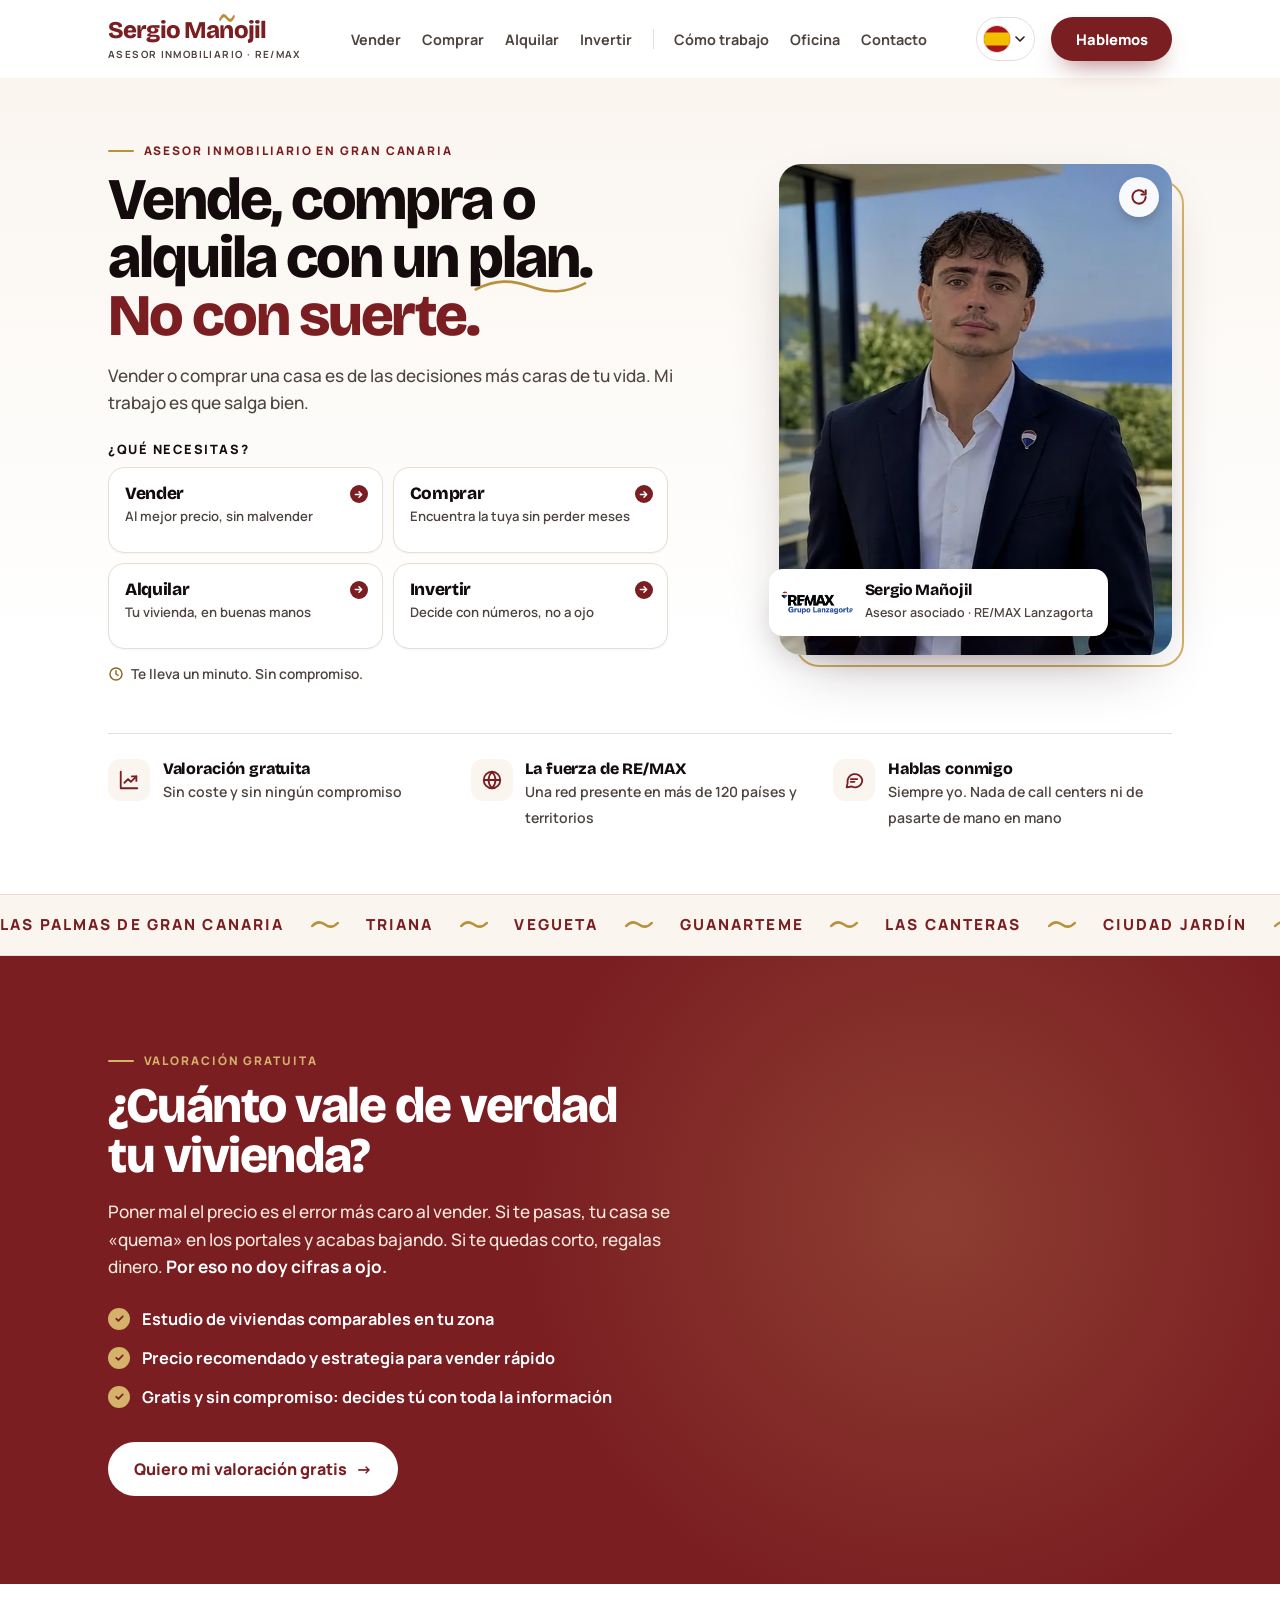
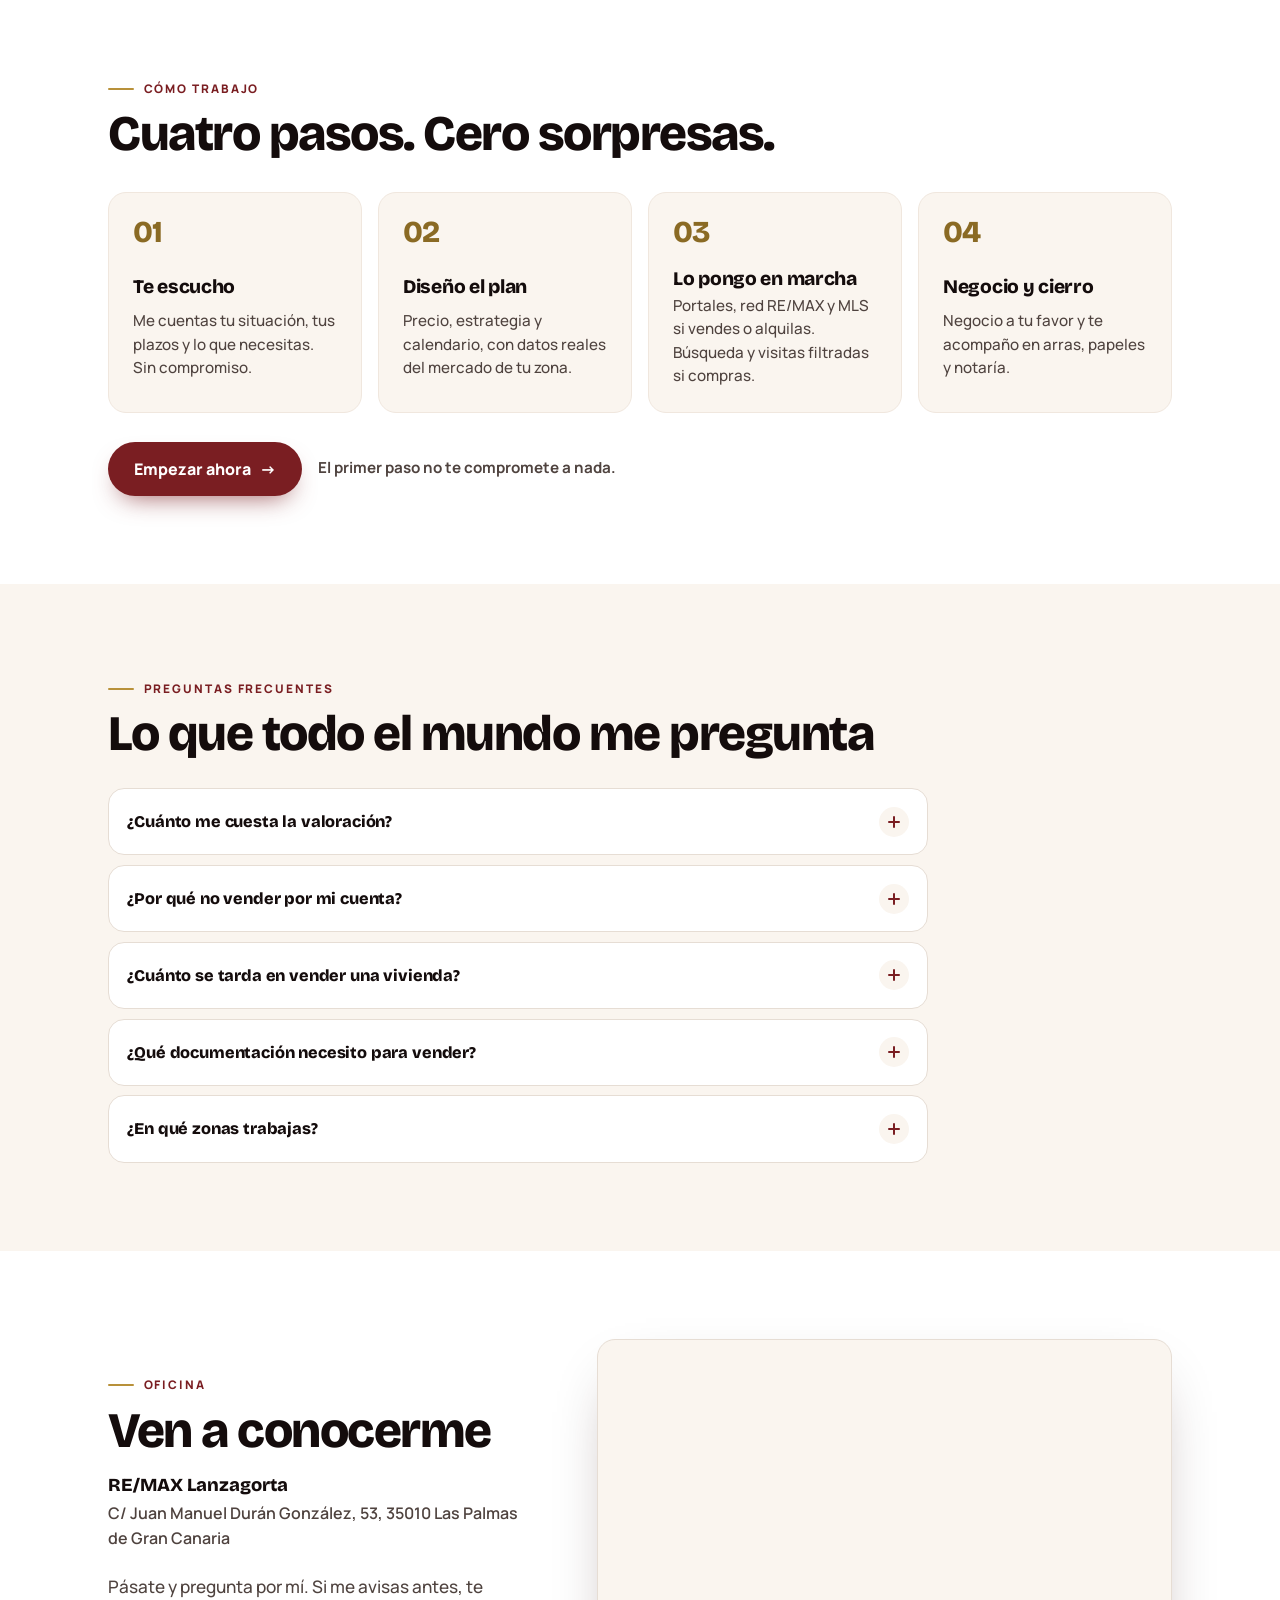
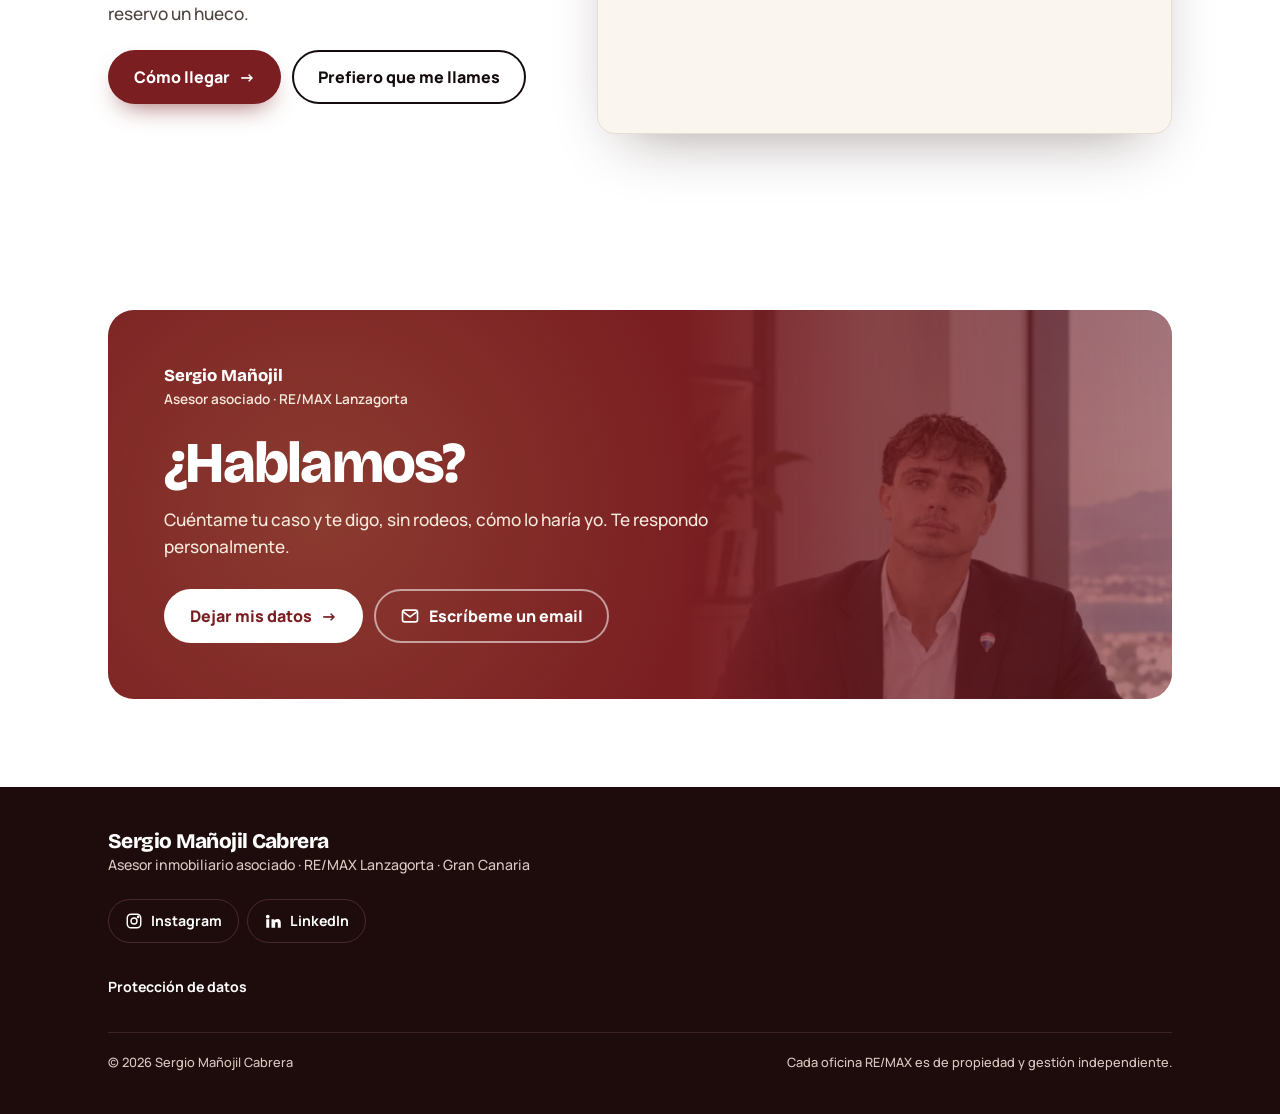
==== index.html @ 98e19b5c "Web en la raíz: smanojilcabrera-max.github.io Co-Authored-By: Claude Opus 5.5 <noreply@anthropic.com" ====
<!DOCTYPE html>
<html lang="es">
<head>
<meta charset="utf-8">
<meta name="viewport" content="width=device-width, initial-scale=1, viewport-fit=cover">
<meta name="theme-color" content="#7A1E22">
<title>Sergio Mañojil | Asesor inmobiliario en Gran Canaria · RE/MAX Lanzagorta</title>
<meta name="description" content="Vende, compra o alquila en Gran Canaria con un plan, no con suerte. Valoración gratuita y trato directo con Sergio Mañojil, asesor inmobiliario en RE/MAX Lanzagorta.">
<!-- NO INDEXAR: la web es una landing a la que se llega por enlace (bio de Instagram, LinkedIn, TikTok, QR...). Quita esta línea el día que quieras aparecer en Google. -->
<meta name="robots" content="noindex, nofollow">
<meta name="format-detection" content="telephone=no">
<meta property="og:type" content="website">
<meta property="og:locale" content="es_ES">
<meta property="og:title" content="Sergio Mañojil | Asesor inmobiliario en Gran Canaria">
<meta property="og:description" content="Vende, compra o alquila con un plan, no con suerte. Valoración gratuita y sin compromiso.">
<meta property="og:url" content="https://smanojilcabrera-max.github.io/">
<meta property="og:image" content="https://smanojilcabrera-max.github.io/og.jpg">
<meta property="og:image:width" content="1200">
<meta property="og:image:height" content="630">
<meta name="twitter:card" content="summary_large_image">
<meta name="twitter:image" content="https://smanojilcabrera-max.github.io/og.jpg">
<!-- Icono de la pestaña: la ñ de marca -->
<link rel="icon" href="data:image/svg+xml,%3Csvg xmlns='http://www.w3.org/2000/svg' viewBox='0 0 64 64'%3E%3Crect width='64' height='64' rx='14' fill='%237A1E22'/%3E%3Cpath d='M17 22 C23 14, 29 14, 33 19 S 43 24, 48 16' fill='none' stroke='%23D4B26A' stroke-width='4.5' stroke-linecap='round'/%3E%3Cpath d='M21 52 V30 M21 37 C21 31, 26 28, 32 28 S 43 31, 43 38 V52' fill='none' stroke='%23fff' stroke-width='7.5' stroke-linecap='round' stroke-linejoin='round'/%3E%3C/svg%3E">
<link rel="apple-touch-icon" href="img/sergio-avatar.jpg">
<script type="application/ld+json">{"@context":"https://schema.org","@type":"RealEstateAgent","name":"Sergio Mañojil Cabrera","alternateName":"Sergio Mañojil","description":"Asesor inmobiliario en RE/MAX Lanzagorta. Venta, compra, alquiler e inversión inmobiliaria en Gran Canaria.","url":"https://smanojilcabrera-max.github.io/","areaServed":"Gran Canaria","parentOrganization":{"@type":"Organization","name":"RE/MAX Lanzagorta"},"address":{"@type":"PostalAddress","streetAddress":"C/ Juan Manuel Durán González, 53","postalCode":"35010","addressLocality":"Las Palmas de Gran Canaria","addressCountry":"ES"},"sameAs":["https://www.instagram.com/manojil.realestate/","https://www.linkedin.com/in/sergio-ma%C3%B1ojil-cabrera-6573b9397/"]}</script>
<link rel="preconnect" href="https://fonts.googleapis.com">
<link rel="preconnect" href="https://fonts.gstatic.com" crossorigin>
<link href="https://fonts.googleapis.com/css2?family=Bricolage+Grotesque:opsz,wght@12..96,600;12..96,700;12..96,800&family=Manrope:wght@400;500;600;700;800&display=swap" rel="stylesheet">
<link rel="preload" as="image" href="img/sergio-720.webp" type="image/webp" media="(max-width: 959px)">
<script>document.documentElement.classList.add('js')</script>
<style>
/* =====================================================================
   IDENTIDAD — la ñ (tilde-ola dorada), vino volcánico, blanco y oro.
   Cambia los colores SOLO aquí.
   ===================================================================== */
:root{
  --vino:#7A1E22; --vino-2:#5E1519; --vino-3:#962830;
  --oro:#D4B26A; --oro-linea:#B8913A; --oro-texto:#8A6A24;
  --tinta:#140C0C; --texto:#2A1E1C; --suave:#4F433F; --linea:#E6DDD4;
  --fondo:#FFFFFF; --crema:#FAF5EF; --sobre-vino:#F7EADD;
  --display:'Bricolage Grotesque','Manrope',system-ui,sans-serif;
  --sans:'Manrope',system-ui,-apple-system,'Segoe UI',Roboto,sans-serif;
  --pad:clamp(1.15rem,5vw,3rem); --max:1160px; --r:18px;
  --ease:cubic-bezier(.16,1,.3,1); --ease-hoja:cubic-bezier(.32,.72,0,1);
  --sombra:0 24px 60px -28px rgba(40,10,12,.45);
  --safe-b:env(safe-area-inset-bottom,0px);
}
*{box-sizing:border-box;margin:0;padding:0}
[hidden]{display:none!important}
html{-webkit-text-size-adjust:100%;scroll-padding-top:5rem}
html.lock{overflow:hidden}
body{background:var(--fondo);color:var(--texto);font:500 1rem/1.6 var(--sans);-webkit-font-smoothing:antialiased;-moz-osx-font-smoothing:grayscale;overflow-x:hidden;text-rendering:optimizeLegibility}
img{display:block;max-width:100%;height:auto}
a{color:inherit}
button{font:inherit;color:inherit;cursor:pointer;background:none;border:0;-webkit-tap-highlight-color:transparent}
a{-webkit-tap-highlight-color:transparent}
:focus-visible{outline:3px solid var(--oro-linea);outline-offset:3px;border-radius:6px}
.wrap{max-width:var(--max);margin:0 auto;padding:0 var(--pad)}
.skip{position:absolute;left:-999px;top:0;background:var(--vino);color:#fff;padding:.8rem 1rem;z-index:99}.skip:focus{left:0}

/* Tipografía */
h1,h2,h3{font-family:var(--display);color:var(--tinta);font-weight:800;letter-spacing:-.03em;line-height:1.02}
h2{font-size:clamp(2rem,6.4vw,3.1rem)}
h3{font-size:1.2rem;letter-spacing:-.015em;line-height:1.2}
.eyebrow{display:inline-flex;align-items:center;gap:.6rem;font:800 .74rem/1 var(--sans);letter-spacing:.16em;text-transform:uppercase;color:var(--vino);margin-bottom:.9rem}
.eyebrow::before{content:"";width:26px;height:2px;border-radius:2px;background:var(--oro-linea)}
.lead{font-size:1.075rem;line-height:1.6;color:var(--suave)}
.lead b,.lead strong{color:var(--tinta);font-weight:700}
section{padding:clamp(3.2rem,8vw,5.5rem) 0}

/* La tilde-ola */
.tn{position:relative;display:inline-block}
.tn::before{animation:tilde 1.4s ease-in-out 1.2s 2;transform-origin:50% 60%;content:"";position:absolute;left:-.04em;right:-.04em;top:-.13em;height:.3em;background:url("data:image/svg+xml,%3Csvg xmlns='http://www.w3.org/2000/svg' viewBox='0 0 40 12' preserveAspectRatio='none'%3E%3Cpath d='M3 8 C9 1.5, 14 1.5, 20 6 S 31 10.5, 37 4' fill='none' stroke='%23B8913A' stroke-width='4.5' stroke-linecap='round'/%3E%3C/svg%3E") no-repeat center/100% 100%}

/* Botones */
.btn{position:relative;display:inline-flex;align-items:center;justify-content:center;gap:.55rem;min-height:54px;padding:0 1.5rem;border-radius:999px;font:800 1rem/1 var(--sans);text-decoration:none;border:2px solid transparent;transition:transform .18s var(--ease),background-color .25s,color .25s,box-shadow .25s,border-color .25s;white-space:nowrap;user-select:none;-webkit-user-select:none}
.btn:active{transform:scale(.97)}
.btn svg{width:20px;height:20px;flex:none}
.btn-vino{background:var(--vino);color:#fff;box-shadow:0 12px 26px -12px rgba(122,30,34,.75)}
.btn-blanco{background:#fff;color:var(--vino)}
.btn-borde{border-color:currentColor;color:var(--tinta)}
.btn-borde-claro{border-color:rgba(255,255,255,.55);color:#fff}
@media(hover:hover){
  .btn-vino:hover{background:var(--vino-3);transform:translateY(-2px)}
  .btn-blanco:hover{background:var(--oro);color:var(--tinta);transform:translateY(-2px)}
  .btn-borde:hover{background:var(--tinta);color:#fff;border-color:var(--tinta)}
  .btn-borde-claro:hover{background:#fff;color:var(--vino);border-color:#fff}
}
.btn .flecha{transition:transform .25s var(--ease)}
@media(hover:hover){.btn:hover .flecha{transform:translateX(4px)}}

/* Cabecera */
.cab{position:sticky;top:0;z-index:50;background:rgba(255,255,255,.92);-webkit-backdrop-filter:saturate(1.4) blur(14px);backdrop-filter:saturate(1.4) blur(14px);transition:box-shadow .3s;padding-top:env(safe-area-inset-top,0px)}
.cab.sombra{box-shadow:0 1px 0 var(--linea),0 10px 30px -22px rgba(40,10,12,.4)}
.cab .wrap{display:flex;align-items:center;justify-content:space-between;gap:1rem;height:68px}
.marca{display:flex;flex-direction:column;justify-content:center;text-decoration:none;line-height:1.05;min-width:0;min-height:44px}
.marca strong{font:800 clamp(1.25rem,5.2vw,1.5rem)/1.05 var(--display);letter-spacing:-.035em;color:var(--vino);white-space:nowrap}
.marca small{font:700 .62rem/1.3 var(--sans);letter-spacing:.14em;text-transform:uppercase;color:var(--suave);margin-top:.3rem;white-space:nowrap}
.cab-der{display:flex;align-items:center;gap:1rem}
.cab-remax{height:30px;width:auto;display:none}
.cab .btn{min-height:44px;padding:0 1.1rem;font-size:.92rem}
@media(min-width:760px){.cab .wrap{height:78px}.cab-remax{display:block}.cab .btn{padding:0 1.4rem}}
@media(max-width:360px){.marca small{display:none}.cab .btn{padding:0 .9rem}}

/* Hero */
.hero{padding:clamp(1.6rem,5vw,3.5rem) 0 clamp(2.6rem,6vw,4rem);background:linear-gradient(180deg,var(--crema),#fff 70%)}
.hero>.wrap:first-child{display:grid;gap:2.2rem}
.hero h1{font-size:clamp(2.45rem,10.4vw,4.5rem);line-height:.98;letter-spacing:-.035em;margin-bottom:1.1rem}
.hero h1 .rojo{color:var(--vino)}
.w{display:inline-block;overflow:hidden;vertical-align:top;padding:.04em .02em .12em;margin:-.04em -.02em -.12em}
.w>span{display:inline-block}
.w-sub{padding-bottom:.34em;margin-bottom:-.34em}
.subrayado{position:relative;display:inline-block}
.subrayado svg{position:absolute;left:-2%;width:104%;bottom:-.16em;height:.32em;overflow:visible}
.subrayado svg{transform-origin:0 50%}
.subrayado path{fill:none;stroke:var(--oro-linea);stroke-width:2.6;stroke-linecap:round;vector-effect:non-scaling-stroke}
.hero .lead{margin-bottom:1.6rem;max-width:36rem}
.pregunta{font:800 .8rem/1 var(--sans);letter-spacing:.12em;text-transform:uppercase;color:var(--tinta);margin-bottom:.75rem}
.chips{display:grid;grid-template-columns:repeat(2,minmax(0,1fr));gap:.6rem}
.chip{position:relative;display:flex;flex-direction:column;align-items:flex-start;gap:.25rem;text-align:left;padding:1rem 2.2rem 1rem 1rem;min-height:86px;border:1.5px solid var(--linea);border-radius:16px;background:#fff;box-shadow:0 1px 2px rgba(40,10,12,.04);transition:transform .2s var(--ease),border-color .25s,box-shadow .25s,background-color .25s}
.chip b{font:800 1.08rem/1.15 var(--display);letter-spacing:-.02em;color:var(--tinta)}
.chip span{font-size:.82rem;line-height:1.35;color:var(--suave);font-weight:600}
.chip::after{content:"";position:absolute;right:.9rem;top:1.05rem;width:18px;height:18px;border-radius:50%;background:var(--vino) url("data:image/svg+xml,%3Csvg xmlns='http://www.w3.org/2000/svg' viewBox='0 0 24 24' fill='none' stroke='white' stroke-width='3' stroke-linecap='round' stroke-linejoin='round'%3E%3Cpath d='M5 12h13M13 6l6 6-6 6'/%3E%3C/svg%3E") no-repeat center/11px;transition:transform .25s var(--ease)}
.chip:active{transform:scale(.97);background:var(--crema)}
@media(hover:hover){.chip:hover{border-color:var(--vino);box-shadow:0 14px 30px -18px rgba(122,30,34,.55);transform:translateY(-2px)}.chip:hover::after{transform:translateX(3px)}}
.nota{display:flex;align-items:center;gap:.45rem;margin-top:.85rem;font-size:.86rem;font-weight:600;color:var(--suave)}
.nota svg{width:16px;height:16px;color:var(--oro-texto);flex:none}
.foto{position:relative;width:100%;max-width:440px;justify-self:center;isolation:isolate}
.foto::before{content:"";position:absolute;inset:16px -12px -12px 16px;border:2px solid var(--oro);border-radius:24px;z-index:-1}
/* Tarjeta que gira: foto delante, RE/MAX detrás */
.flip{perspective:1400px}
.flipbtn{display:block;width:100%;aspect-ratio:4/5;position:relative;padding:0;border-radius:22px}
.fi{position:absolute;inset:0;transform-style:preserve-3d;transition:transform .9s var(--ease)}
.flipbtn[aria-pressed=true] .fi{transform:rotateY(180deg)}
@media(hover:hover) and (pointer:fine){.flipbtn:hover .fi{transform:rotateY(180deg)}}
.cara{position:absolute;inset:0;-webkit-backface-visibility:hidden;backface-visibility:hidden;border-radius:22px;overflow:hidden;box-shadow:var(--sombra)}
.cara.frente{background:var(--crema)}
.cara.frente img{width:100%;height:100%;object-fit:cover;object-position:50% 22%;transform:scale(1.08);will-change:transform}
.cara.dorso{transform:rotateY(180deg);background:#fff;display:flex;flex-direction:column;align-items:center;justify-content:center;gap:1rem;padding:1.6rem;text-align:center;border:1px solid var(--linea)}
.cara.dorso img{width:78%;height:auto}
.cara.dorso strong{font:800 1.3rem/1.2 var(--display);color:var(--tinta);letter-spacing:-.02em}
.cara.dorso em{font-style:normal;font-size:.9rem;font-weight:600;color:var(--suave);line-height:1.5}
.girar{position:absolute;top:.8rem;right:.8rem;width:40px;height:40px;border-radius:50%;background:rgba(255,255,255,.94);display:grid;place-items:center;color:var(--vino);box-shadow:0 6px 16px -6px rgba(0,0,0,.4);animation:girar 5s ease-in-out 2.5s infinite}
.girar svg{width:20px;height:20px}
@keyframes girar{0%,72%,100%{transform:rotate(0)}86%{transform:rotate(360deg)}}
.sello{position:absolute;left:-.6rem;bottom:1.2rem;display:flex;align-items:center;gap:.75rem;background:#fff;border-radius:14px;padding:.7rem .95rem .7rem .7rem;box-shadow:0 18px 40px -16px rgba(40,10,12,.45);max-width:calc(100% - 1rem)}
.sello img{width:72px;height:auto;border-radius:6px}
.sello strong{display:block;font:800 .98rem/1.2 var(--display);color:var(--tinta);letter-spacing:-.01em}
.sello span{font-size:.78rem;font-weight:600;color:var(--suave)}
@media(min-width:960px){
  .hero>.wrap:first-child{grid-template-columns:1.22fr .78fr;gap:3.5rem;align-items:center}
  .hero h1{font-size:clamp(3rem,4.6vw,3.9rem)}
  .chips{grid-template-columns:repeat(2,minmax(0,1fr));max-width:560px}
  .foto{justify-self:end}
}

/* Confianza */
.confianza{list-style:none;display:grid;gap:1rem;margin-top:clamp(2rem,5vw,3rem);padding-top:1.6rem;border-top:1px solid var(--linea)}
.confianza li{display:flex;gap:.8rem;align-items:flex-start}
.confianza .ic{flex:none;width:42px;height:42px;border-radius:12px;background:var(--crema);color:var(--vino);display:grid;place-items:center}
.confianza .ic svg{width:22px;height:22px}
.confianza strong{display:block;font:800 1rem/1.25 var(--display);color:var(--tinta);letter-spacing:-.01em}
.confianza span{font-size:.88rem;color:var(--suave);font-weight:600}
@media(min-width:760px){.confianza{grid-template-columns:repeat(3,1fr);gap:1.5rem}}

/* Valoración (bloque vino) */
.valor{background:var(--vino);color:#fff;position:relative;overflow:hidden;isolation:isolate}
.valor::after{content:"";position:absolute;right:-8%;top:-30%;width:70%;aspect-ratio:1;border-radius:50%;background:radial-gradient(circle,rgba(212,178,106,.22),transparent 65%);z-index:-1}
.valor .eyebrow{color:var(--oro)}.valor .eyebrow::before{background:var(--oro)}
.valor h2{color:#fff;margin-bottom:1rem;max-width:16ch}
.valor .lead{color:var(--sobre-vino);max-width:38rem}
.valor .lead b{color:#fff}
.puntos{list-style:none;display:grid;gap:.8rem;margin:1.6rem 0 2rem}
.puntos li{display:flex;gap:.75rem;align-items:flex-start;font-weight:700;font-size:1.02rem;color:#fff}
.puntos li::before{content:"";flex:none;width:22px;height:22px;margin-top:.1rem;border-radius:50%;background:var(--oro) url("data:image/svg+xml,%3Csvg xmlns='http://www.w3.org/2000/svg' viewBox='0 0 24 24' fill='none' stroke='%237A1E22' stroke-width='3.2' stroke-linecap='round' stroke-linejoin='round'%3E%3Cpath d='m6 12.5 4 4L18 8'/%3E%3C/svg%3E") no-repeat center/13px}
.valor .acciones{display:flex;flex-wrap:wrap;gap:.7rem}
@media(max-width:559px){.valor .acciones .btn{flex:1 1 100%}}

/* Proceso */
.pasos{list-style:none;display:grid;gap:.8rem;margin-top:2rem;counter-reset:p}
.pasos li{counter-increment:p;display:grid;grid-template-columns:auto 1fr;gap:.2rem 1rem;align-items:start;padding:1.25rem;border-radius:var(--r);background:var(--crema);border:1px solid #F0E7DE}
.pasos li::before{content:counter(p,decimal-leading-zero);grid-row:span 2;font:800 1.9rem/1 var(--display);color:var(--oro-texto);letter-spacing:-.03em;min-width:2.6rem}
.pasos h3{margin-top:.15rem}
.pasos p{grid-column:2;font-size:.95rem;color:var(--suave);line-height:1.55}
@media(min-width:860px){.pasos{grid-template-columns:repeat(4,1fr);gap:1rem}.pasos li{grid-template-columns:1fr;padding:1.5rem}.pasos li::before{grid-row:auto;margin-bottom:.9rem}.pasos p{grid-column:1}}
.tras-pasos{margin-top:1.8rem;display:flex;flex-wrap:wrap;align-items:center;gap:1rem}
.tras-pasos p{font-weight:700;color:var(--suave);font-size:.95rem}

/* Preguntas */
.faq{background:var(--crema)}
.qa{display:grid;gap:.6rem;margin-top:1.8rem;max-width:820px}
.q{background:#fff;border:1.5px solid var(--linea);border-radius:16px;transition:border-color .25s}
.q.abierta{border-color:var(--vino)}
.q>button{width:100%;display:flex;justify-content:space-between;align-items:center;gap:1rem;text-align:left;padding:1.1rem 1.15rem;min-height:60px;font:800 1.02rem/1.3 var(--display);letter-spacing:-.01em;color:var(--tinta)}
.q>button i{flex:none;position:relative;width:30px;height:30px;border-radius:50%;background:var(--crema);transition:transform .35s var(--ease),background-color .25s}
.q>button i::before,.q>button i::after{content:"";position:absolute;left:50%;top:50%;width:12px;height:2px;margin:-1px 0 0 -6px;border-radius:2px;background:var(--vino)}
.q>button i::after{transform:rotate(90deg)}
.q.abierta>button i{transform:rotate(45deg);background:var(--vino)}
.q.abierta>button i::before,.q.abierta>button i::after{background:#fff}
.q .r{display:grid;grid-template-rows:0fr;transition:grid-template-rows .4s var(--ease)}
.q.abierta .r{grid-template-rows:1fr}
.q .r>div{overflow:hidden;visibility:hidden;transition:visibility 0s .4s}
.q.abierta .r>div{visibility:visible;transition:none}
.q .r p{padding:0 1.15rem 1.2rem;color:var(--suave);font-size:.98rem;line-height:1.6}

/* Contacto final */
.final{padding-bottom:clamp(3.5rem,8vw,5.5rem)}
.caja{position:relative;background:var(--vino);color:#fff;border-radius:26px;padding:clamp(1.8rem,6vw,3.5rem);overflow:hidden;isolation:isolate}
.caja::after{content:"";position:absolute;left:-20%;bottom:-60%;width:80%;aspect-ratio:1;border-radius:50%;background:radial-gradient(circle,rgba(212,178,106,.2),transparent 65%);z-index:-1}
.caja .quien{display:flex;align-items:center;gap:.9rem;margin-bottom:1.4rem}
.caja .quien img{width:64px;height:64px;border-radius:50%;object-fit:cover;box-shadow:0 0 0 3px var(--oro)}
.caja .quien strong{display:block;font:800 1.05rem/1.2 var(--display)}
.caja .quien span{font-size:.85rem;font-weight:600;color:var(--sobre-vino)}
.caja h2{color:#fff;font-size:clamp(2.4rem,9vw,3.6rem);margin-bottom:.8rem}
.caja .lead{color:var(--sobre-vino);margin-bottom:1.8rem;max-width:34rem}
.caja .acciones{display:flex;flex-wrap:wrap;gap:.7rem}
@media(max-width:559px){.caja .acciones .btn{flex:1 1 100%}}
.oficina{margin-top:1.8rem;padding-top:1.4rem;border-top:1px solid rgba(255,255,255,.18);display:flex;flex-wrap:wrap;gap:.4rem 1.2rem;align-items:center;font-size:.92rem;color:var(--sobre-vino);font-weight:600}
.oficina b{color:#fff}
.oficina a{color:var(--oro);font-weight:800;text-underline-offset:3px;display:inline-flex;align-items:center;min-height:44px}

/* Pie */
.pie{background:#1E0C0D;color:#D9CBC2;padding:2.6rem 0 calc(2.6rem + var(--safe-b));font-size:.88rem}
.pie .wrap{display:grid;gap:1.4rem}
.pie .n{font:800 1.3rem var(--display);color:#fff;letter-spacing:-.03em}
.redes{display:flex;flex-wrap:wrap;gap:.5rem}
.redes a{display:inline-flex;align-items:center;gap:.5rem;min-height:44px;padding:0 1rem;border-radius:999px;border:1px solid #4A2A28;text-decoration:none;font-weight:700;color:#fff;transition:background-color .25s,border-color .25s}
.redes a svg{width:18px;height:18px}
@media(hover:hover){.redes a:hover{background:var(--vino);border-color:var(--vino)}}
.pie details summary{cursor:pointer;font-weight:700;color:#fff;min-height:44px;display:flex;align-items:center}
.pie details ul{list-style:none;display:grid;gap:.5rem;margin-top:.5rem;line-height:1.55}
.pie details b{color:#fff}
.legal{border-top:1px solid #3A2220;padding-top:1.2rem;display:flex;flex-wrap:wrap;justify-content:space-between;gap:.5rem 2rem;font-size:.8rem}
@media(max-width:959px){.pie{padding-bottom:calc(6.5rem + var(--safe-b))}}

/* Barra fija en móvil */
.barra{position:fixed;left:0;right:0;bottom:0;z-index:40;display:flex;gap:.6rem;padding:.65rem var(--pad) calc(.65rem + var(--safe-b));background:rgba(255,255,255,.94);-webkit-backdrop-filter:blur(14px);backdrop-filter:blur(14px);border-top:1px solid var(--linea);transform:translateY(110%);transition:transform .5s var(--ease)}
.barra.ver{transform:none}
.barra .btn{flex:1;min-height:52px}
.barra .wa{flex:none;width:52px;padding:0;background:#25D366;color:#fff}
@media(min-width:960px){.barra{display:none}}
.wa-flota{position:fixed;right:1.2rem;bottom:1.2rem;z-index:40;width:60px;height:60px;border-radius:50%;background:#25D366;color:#fff;display:none;place-items:center;box-shadow:0 14px 30px -10px rgba(0,0,0,.45);transition:transform .25s var(--ease)}
.wa-flota svg{width:30px;height:30px}
@media(min-width:960px){.wa-flota{display:grid}.wa-flota:hover{transform:scale(1.07)}}

/* Hoja del formulario (bottom sheet en móvil, ventana en escritorio) */
dialog.hoja{position:fixed;inset:auto 0 0 0;margin:0;width:100%;max-width:none;max-height:min(92dvh,92vh);border:0;padding:0;border-radius:24px 24px 0 0;background:#fff;color:var(--texto);box-shadow:0 -20px 60px -20px rgba(0,0,0,.35);overscroll-behavior:contain}
dialog.hoja[open]{display:flex;flex-direction:column;animation:subir .5s var(--ease-hoja) both}
dialog.hoja.cerrando{animation:bajar .32s cubic-bezier(.4,0,1,1) both}
dialog.hoja::backdrop{background:rgba(20,8,9,.55);-webkit-backdrop-filter:blur(3px);backdrop-filter:blur(3px);animation:fundir .4s ease both}
dialog.hoja.cerrando::backdrop{animation:fundir .32s ease reverse both}
@keyframes subir{from{transform:translateY(100%)}to{transform:none}}
@keyframes bajar{from{transform:none}to{transform:translateY(100%)}}
@keyframes fundir{from{opacity:0}to{opacity:1}}
@media(min-width:760px){
  dialog.hoja{inset:0;margin:auto;width:min(580px,calc(100vw - 2rem));max-height:min(88dvh,88vh);border-radius:24px}
  dialog.hoja[open]{animation:aparecer .45s var(--ease) both}
  dialog.hoja.cerrando{animation:desaparecer .25s ease both}
}
@keyframes aparecer{from{opacity:0;transform:translateY(18px) scale(.97)}to{opacity:1;transform:none}}
@keyframes desaparecer{from{opacity:1;transform:none}to{opacity:0;transform:translateY(12px) scale(.98)}}
.hoja-cab{flex:none;position:relative;padding:.6rem 1.2rem 1rem;border-bottom:1px solid var(--linea)}
.hoja-cab::before{content:"";display:block;width:42px;height:5px;border-radius:5px;background:#DDD3CA;margin:0 auto .9rem}
@media(min-width:760px){.hoja-cab{padding-top:1.4rem}.hoja-cab::before{display:none}}
.hoja-cab h2{font-size:1.45rem;padding-right:3rem;letter-spacing:-.025em}
.hoja-cab p{font-size:.92rem;color:var(--suave);margin-top:.3rem;font-weight:600;padding-right:2rem}
.cerrar{position:absolute;right:.9rem;top:1rem;width:44px;height:44px;border-radius:50%;background:var(--crema);display:grid;place-items:center}
@media(min-width:760px){.cerrar{top:1.1rem}}
.cerrar svg{width:20px;height:20px}
.hoja-cuerpo{overflow-y:auto;-webkit-overflow-scrolling:touch;overscroll-behavior:contain;padding:1.1rem 1.2rem calc(1.4rem + var(--safe-b))}
.segmento{display:grid;grid-template-columns:repeat(4,minmax(0,1fr));gap:.35rem;padding:.3rem;border-radius:14px;background:var(--crema);margin-bottom:1.1rem}
.segmento button{min-height:44px;border-radius:10px;font:800 .9rem/1 var(--sans);color:var(--suave);transition:background-color .25s,color .25s,box-shadow .25s}
.segmento button[aria-pressed=true]{background:#fff;color:var(--vino);box-shadow:0 4px 12px -6px rgba(40,10,12,.35)}
.segmento.error{box-shadow:0 0 0 2px var(--vino)}
.form{display:grid;gap:.9rem}
.form label{display:grid;gap:.35rem;font-size:.86rem;font-weight:800;color:var(--tinta)}
.form label small{font-weight:600;color:var(--suave)}
.form input:not([type=checkbox]),.form select,.form textarea{width:100%;min-height:52px;padding:0 .95rem;border:1.5px solid var(--linea);border-radius:12px;font:600 16px/1.3 var(--sans);color:var(--tinta);background:#fff;-webkit-appearance:none;appearance:none;transition:border-color .2s,box-shadow .2s}
.form select{background:#fff url("data:image/svg+xml,%3Csvg xmlns='http://www.w3.org/2000/svg' viewBox='0 0 24 24' fill='none' stroke='%237A1E22' stroke-width='2.5' stroke-linecap='round'%3E%3Cpath d='m6 9 6 6 6-6'/%3E%3C/svg%3E") no-repeat right .8rem center/18px;padding-right:2.4rem}
.form textarea{padding:.8rem .95rem;min-height:96px;resize:vertical}
.form input:focus,.form select:focus,.form textarea:focus{outline:0;border-color:var(--vino);box-shadow:0 0 0 4px rgba(122,30,34,.12)}
.form [aria-invalid=true]{border-color:var(--vino)!important;background:#FDF6F5!important}
.fila{display:grid;gap:.9rem}
@media(min-width:520px){.fila{grid-template-columns:1fr 1fr}}
.mas{border:1.5px dashed var(--linea);border-radius:14px}
.mas>summary{list-style:none;cursor:pointer;min-height:50px;display:flex;align-items:center;gap:.55rem;padding:0 1rem;font-weight:800;font-size:.92rem;color:var(--vino)}
.mas>summary::-webkit-details-marker{display:none}
.mas>summary::before{content:"+";font-size:1.35rem;line-height:1;transition:transform .3s var(--ease)}
.mas[open]>summary::before{transform:rotate(45deg)}
.mas>summary small{font-weight:600;color:var(--suave)}
.mas .campos{display:grid;gap:.9rem;padding:.2rem 1rem 1rem}
.chk{display:flex!important;grid-template-columns:none;gap:.7rem!important;align-items:flex-start;font-weight:600!important;color:var(--suave)!important;line-height:1.45}
.chk input{flex:none;width:22px;height:22px;margin-top:.05rem;accent-color:var(--vino)}
.chk.error{color:var(--vino)!important}
.privacidad summary{cursor:pointer;font-size:.84rem;font-weight:700;color:var(--vino);min-height:40px;display:flex;align-items:center}
.privacidad ul{list-style:none;display:grid;gap:.45rem;font-size:.84rem;color:var(--suave);line-height:1.5;padding-bottom:.4rem}
.privacidad b{color:var(--tinta)}
.err{color:var(--vino);font-weight:800;font-size:.9rem}
.form .btn{width:100%}
.form .btn[disabled]{opacity:.7;cursor:progress}
.alternativa{text-align:center;font-size:.9rem;font-weight:600;color:var(--suave)}
.alternativa a{color:var(--vino);font-weight:800;text-underline-offset:3px;display:inline-flex;align-items:center;min-height:44px;padding:0 .2rem}
.hp{position:absolute!important;left:-9999px;width:1px;height:1px;opacity:0}
.ok{text-align:center;padding:1.5rem .5rem .5rem}
.ok .tick{width:68px;height:68px;margin:0 auto 1rem;border-radius:50%;background:var(--vino);display:grid;place-items:center;animation:pop .6s var(--ease) both}
.ok .tick svg{width:34px;height:34px;color:#fff}
.ok h3{font-size:1.5rem;margin-bottom:.5rem}
.ok p{color:var(--suave);margin-bottom:1.4rem}
.ok .btn{width:100%;margin-top:.6rem}
@keyframes pop{0%{transform:scale(.4);opacity:0}60%{transform:scale(1.08);opacity:1}100%{transform:none}}

/* Menú */
.nav{display:none;list-style:none;align-items:center;gap:1.3rem}
.nav a,.nav button{position:relative;display:inline-flex;align-items:center;min-height:44px;font:700 .9rem var(--sans);color:var(--suave);text-decoration:none;transition:color .2s}
.nav a::after,.nav button::after{content:"";position:absolute;left:0;right:0;bottom:8px;height:2px;border-radius:2px;background:var(--oro-linea);transform:scaleX(0);transform-origin:left;transition:transform .35s var(--ease)}
@media(hover:hover){.nav a:hover,.nav button:hover{color:var(--tinta)}.nav a:hover::after,.nav button:hover::after{transform:scaleX(1)}}
.nav .sep{width:1px;height:20px;background:var(--linea)}
.burger{flex:none;width:44px;height:44px;border-radius:12px;display:grid;place-content:center;gap:6px}
.burger span{display:block;width:22px;height:2px;border-radius:2px;background:var(--tinta);transition:transform .35s var(--ease)}
.burger[aria-expanded=true] span:first-child{transform:translateY(4px) rotate(45deg)}
.burger[aria-expanded=true] span:last-child{transform:translateY(-4px) rotate(-45deg)}
.menu-movil{position:fixed;left:0;right:0;top:calc(68px + env(safe-area-inset-top,0px));z-index:49;background:#fff;padding:.4rem var(--pad) 1.4rem;box-shadow:0 24px 40px -24px rgba(40,10,12,.4);max-height:calc(100dvh - 68px);overflow:auto;transform:translateY(-10px);opacity:0;visibility:hidden;transition:transform .35s var(--ease),opacity .3s,visibility 0s .35s}
.menu-movil.abierto{transform:none;opacity:1;visibility:visible;transition:transform .35s var(--ease),opacity .3s}
.menu-movil .cap{font:800 .7rem/1 var(--sans);letter-spacing:.16em;text-transform:uppercase;color:var(--vino);padding:1.2rem 0 .3rem}
.menu-movil a,.menu-movil button.item{display:flex;align-items:center;justify-content:space-between;width:100%;min-height:52px;font:800 1.35rem/1.1 var(--display);letter-spacing:-.02em;color:var(--tinta);text-decoration:none;border-bottom:1px solid var(--linea);text-align:left}
.menu-movil .btn{width:100%;margin-top:1.2rem}
@media(min-width:1200px){.nav{display:flex}.burger,.menu-movil{display:none}}
.nav a,.nav button{white-space:nowrap}
@media(min-width:1200px) and (max-width:1359px){.cab-remax{display:none!important}}
@media(max-width:759px){.cab .btn{display:none}}
/* Idioma */
.lg{position:relative;flex:none}
.lcur{display:flex;align-items:center;gap:.35rem;height:44px;padding:0 .55rem 0 .4rem;border:1.5px solid var(--linea);border-radius:999px;background:#fff;transition:border-color .2s}
.lcur[aria-expanded=true]{border-color:var(--vino)}
.fl{width:26px;height:26px;border-radius:50%;overflow:hidden;display:block;flex:none;box-shadow:0 0 0 1px rgba(40,10,12,.12)}.fl svg{width:100%;height:100%;display:block}
.lcur .chev{width:10px;height:6px;transition:transform .25s}.lcur[aria-expanded=true] .chev{transform:rotate(180deg)}
.lmenu{position:absolute;right:0;top:calc(100% + .5rem);min-width:170px;background:#fff;border:1px solid var(--linea);border-radius:14px;box-shadow:0 20px 44px -14px rgba(40,10,12,.35);padding:.35rem;z-index:70;display:grid;gap:.15rem;animation:entra .25s var(--ease) both}
.lmenu button{display:flex;align-items:center;gap:.7rem;width:100%;min-height:46px;padding:0 .8rem;border-radius:10px;font:700 .95rem var(--sans);color:var(--tinta);text-align:left}
.lmenu button[aria-pressed=true]{background:var(--crema)}
.lmenu button[aria-pressed=true]::after{content:"✓";margin-left:auto;color:var(--vino);font-weight:800}
/* Cinta de zonas */
.cinta{background:var(--crema);color:var(--vino);overflow:hidden;white-space:nowrap;padding:1.05rem 0;border-top:1px solid var(--linea);border-bottom:1px solid var(--linea)}
.cinta-pista{display:inline-flex;animation:cinta 42s linear infinite}
.cinta-mitad{display:inline-flex}
.cinta span{display:inline-flex;align-items:center;gap:1.6rem;padding-right:1.6rem;font:800 .95rem/1 var(--sans);letter-spacing:.14em;text-transform:uppercase}
.cinta span::after{content:"";width:30px;height:10px;background:url("data:image/svg+xml,%3Csvg xmlns='http://www.w3.org/2000/svg' viewBox='0 0 40 12'%3E%3Cpath d='M3 8 C9 1.5, 14 1.5, 20 6 S 31 10.5, 37 4' fill='none' stroke='%23B8913A' stroke-width='3.4' stroke-linecap='round'/%3E%3C/svg%3E") no-repeat center/contain}
@media(hover:hover){.cinta:hover .cinta-pista{animation-play-state:paused}}
@keyframes cinta{to{transform:translateX(-50%)}}
/* Oficina y mapa */
.ofi .wrap{display:grid;gap:1.8rem;align-items:center}
.ofi address{font-style:normal;margin:1.1rem 0 1.4rem;color:var(--suave);font-weight:600;line-height:1.55}
.ofi address b{display:block;color:var(--tinta);font:800 1.15rem/1.3 var(--display);margin-bottom:.2rem}
.ofi .acciones{display:flex;flex-wrap:wrap;gap:.7rem}
.mapa{aspect-ratio:4/3;border-radius:var(--r);overflow:hidden;background:var(--crema);box-shadow:var(--sombra);border:1px solid var(--linea)}
.mapa iframe{width:100%;height:100%;border:0;display:block}
@media(min-width:900px){.ofi .wrap{grid-template-columns:.85fr 1.15fr;gap:4rem}.mapa{aspect-ratio:16/11}}
/* Foto de la oficina en contacto, con fundido */
.caja-foto{position:absolute;left:0;right:0;top:0;height:260px;z-index:-1;-webkit-mask-image:linear-gradient(180deg,#000 0%,rgba(0,0,0,.55) 45%,transparent 100%);mask-image:linear-gradient(180deg,#000 0%,rgba(0,0,0,.55) 45%,transparent 100%)}
.caja-foto img{width:100%;height:100%;object-fit:cover;object-position:50% 30%;opacity:.3;filter:saturate(.65) contrast(1.05);transform:scale(1.1);will-change:transform}
.caja{padding-top:150px}
@media(min-width:900px){
  .caja{padding-top:clamp(1.8rem,6vw,3.5rem)}
  .caja>:not(.caja-foto){max-width:58%}
  .caja-foto{left:auto;width:46%;height:auto;bottom:0;-webkit-mask-image:linear-gradient(90deg,transparent 0%,rgba(0,0,0,.6) 35%,#000 100%);mask-image:linear-gradient(90deg,transparent 0%,rgba(0,0,0,.6) 35%,#000 100%)}
  .caja-foto img{object-position:50% 28%;opacity:.42}
}
@media(prefers-reduced-motion:reduce){.cinta-pista,.girar{animation:none!important}.cara.frente img,.caja-foto img{transform:none}}

/* =====================================================================
   ANIMACIONES — solo transform y opacity (fluidas en iPhone y Android)
   ===================================================================== */
.js .entra{opacity:0;transform:translateY(16px);animation:entra .8s var(--ease) forwards;animation-delay:calc(var(--d,0) * 1ms)}
.js .w>span{transform:translateY(108%);animation:palabra .9s var(--ease) forwards;animation-delay:calc(80ms + var(--i) * 55ms)}
.js .subrayado svg{transform:scaleX(0);animation:trazo .9s .8s cubic-bezier(.65,0,.35,1) forwards}
.js .foto{opacity:0;transform:translateY(22px) scale(.98);animation:entra 1s .3s var(--ease) forwards}
.js .foto::before{opacity:0;transform:translate(-10px,-10px);animation:marco .9s .9s var(--ease) forwards}
.js .sello{opacity:0;transform:translateY(12px);animation:entra .7s 1.05s var(--ease) forwards}
@keyframes entra{to{opacity:1;transform:none}}
@keyframes palabra{to{transform:none}}
@keyframes trazo{to{transform:none}}
@keyframes tilde{0%,100%{transform:none}25%{transform:translateY(-1px) rotate(-7deg)}75%{transform:translateY(1px) rotate(7deg)}}
@media(hover:hover){.marca:hover .tn::before{animation:tilde 1.2s ease-in-out infinite}}
@keyframes marco{to{opacity:1;transform:none}}
.js .rv{opacity:0;transform:translateY(20px);transition:opacity .7s var(--ease),transform .7s var(--ease);transition-delay:calc(var(--d,0) * 1ms)}
.js .rv.si{opacity:1;transform:none}
@media(prefers-reduced-motion:reduce){
  *,*::before,*::after{animation-duration:.01ms!important;animation-delay:0ms!important;transition-duration:.01ms!important}
  .js .entra,.js .foto,.js .foto::before,.js .sello,.js .rv{opacity:1;transform:none}
  .js .w>span{transform:none}.js .subrayado svg{transform:none}
}
</style>
</head>
<body>
<script>
/* =====================================================================
   CONFIGURACIÓN — rellena SOLO aquí. Si un valor está vacío, su botón
   o enlace se oculta (no hay enlaces rotos).
   ===================================================================== */
const CONFIG = {
  WHATSAPP_NUMBER: "",              // Vacío = sin botones de WhatsApp (tu móvil no se publica). Formato: 34XXXXXXXXX
  PHONE_NUMBER: "",                 // Vacío = sin botones de llamar. Fijo de la oficina, por si lo quieres volver a poner: +34 928 377 750
  /* EMAIL CAMUFLADO: está escrito al revés para que los robots que buscan emails no lo encuentren.
     Para cambiarlo, escribe tu nuevo email al revés (ej. "moc.liamg@nuevo"). */
  EMAIL_AL_REVES: "moc.liamg@arerbaclijonams",
  /* FormSubmit: cuando actives "Invisible emails", pega aquí la cadena aleatoria que te envían y el email dejará de usarse en el formulario. */
  FORM_CODIGO: "",
  INSTAGRAM_URL: "https://www.instagram.com/manojil.realestate/",
  LINKEDIN_URL: "https://www.linkedin.com/in/sergio-ma%C3%B1ojil-cabrera-6573b9397/",
  TIKTOK_URL: "",                   // Pega aquí tu perfil de TikTok cuando lo tengas.
  FACEBOOK_URL: "",                 // Pega aquí tu página de Facebook cuando la tengas.
  /* Oficina: RE/MAX Lanzagorta (Juan Manuel Durán). No confundir con "RE/MAX Lanzagorta Central", C/ León y Castillo, 241 */
  OFFICE_NAME: "RE/MAX Lanzagorta",
  OFFICE_ADDRESS: "C/ Juan Manuel Durán González, 53, 35010 Las Palmas de Gran Canaria"
};
</script>
<noscript><p style="padding:1rem;text-align:center;background:#FAF5EF">Para enviar el formulario necesitas activar JavaScript en tu navegador.</p></noscript>
<a class="skip" href="#main">Saltar al contenido</a>

<svg width="0" height="0" style="position:absolute" aria-hidden="true">
  <symbol id="i-wa" viewBox="0 0 24 24"><path fill="currentColor" d="M12.04 2C6.58 2 2.13 6.45 2.13 11.91c0 1.75.46 3.45 1.32 4.95L2.05 22l5.25-1.38a9.9 9.9 0 0 0 4.74 1.21c5.46 0 9.91-4.45 9.91-9.91S17.5 2 12.04 2Zm5.8 14.03c-.24.68-1.42 1.3-1.96 1.35-.5.05-.97.23-3.27-.68-2.77-1.09-4.52-3.92-4.66-4.1-.13-.18-1.11-1.48-1.11-2.82 0-1.34.7-2 .95-2.27.25-.27.54-.34.72-.34h.52c.17 0 .39-.06.61.47.23.54.77 1.88.84 2.02.07.13.11.29.02.47-.09.18-.13.29-.27.45l-.4.47c-.13.13-.27.28-.12.55.16.27.7 1.15 1.5 1.86 1.03.92 1.9 1.2 2.17 1.34.27.13.43.11.59-.07.16-.18.68-.79.86-1.06.18-.27.36-.23.61-.14.25.09 1.58.75 1.85.88.27.14.45.2.52.32.07.11.07.65-.17 1.33Z"/></symbol>
  <symbol id="i-tel" viewBox="0 0 24 24" fill="none" stroke="currentColor" stroke-width="2" stroke-linecap="round" stroke-linejoin="round"><path d="M5 4h4l2 5-2.5 1.5a11 11 0 0 0 5 5L15 13l5 2v4a2 2 0 0 1-2 2A16 16 0 0 1 3 6a2 2 0 0 1 2-2Z"/></symbol>
  <symbol id="i-check" viewBox="0 0 24 24" fill="none" stroke="currentColor" stroke-width="2.2" stroke-linecap="round" stroke-linejoin="round"><circle cx="12" cy="12" r="9"/><path d="m8 12.5 2.7 2.7L16 9.8"/></symbol>
  <symbol id="i-chart" viewBox="0 0 24 24" fill="none" stroke="currentColor" stroke-width="2" stroke-linecap="round" stroke-linejoin="round"><path d="M3 3v18h18"/><path d="m7 15 4-4 3 3 6-6"/><path d="M15 8h5v5"/></symbol>
  <symbol id="i-globe" viewBox="0 0 24 24" fill="none" stroke="currentColor" stroke-width="2" stroke-linecap="round" stroke-linejoin="round"><circle cx="12" cy="12" r="9"/><path d="M3 12h18M12 3c2.5 2.7 3.8 5.7 3.8 9s-1.3 6.3-3.8 9c-2.5-2.7-3.8-5.7-3.8-9S9.5 5.7 12 3Z"/></symbol>
  <symbol id="i-chat" viewBox="0 0 24 24" fill="none" stroke="currentColor" stroke-width="2" stroke-linecap="round" stroke-linejoin="round"><path d="M21 12a8 8 0 0 1-11.6 7.1L4 20l1-4.6A8 8 0 1 1 21 12Z"/><path d="M8.5 11h7M8.5 14h4"/></symbol>
  <symbol id="i-clock" viewBox="0 0 24 24" fill="none" stroke="currentColor" stroke-width="2.2" stroke-linecap="round" stroke-linejoin="round"><circle cx="12" cy="12" r="9"/><path d="M12 7v5l3 2"/></symbol>
  <symbol id="i-mail" viewBox="0 0 24 24" fill="none" stroke="currentColor" stroke-width="2" stroke-linecap="round" stroke-linejoin="round"><rect x="3" y="5" width="18" height="14" rx="2.5"/><path d="m4 7 8 6 8-6"/></symbol>
  <symbol id="i-x" viewBox="0 0 24 24" fill="none" stroke="currentColor" stroke-width="2.4" stroke-linecap="round"><path d="M6 6l12 12M18 6 6 18"/></symbol>
  <symbol id="i-ig" viewBox="0 0 24 24" fill="none" stroke="currentColor" stroke-width="1.9"><rect x="3" y="3" width="18" height="18" rx="5"/><circle cx="12" cy="12" r="4"/><circle cx="17.5" cy="6.5" r=".9" fill="currentColor"/></symbol>
  <symbol id="i-in" viewBox="0 0 24 24"><path fill="currentColor" d="M4.98 3.5a2.5 2.5 0 1 1 0 5 2.5 2.5 0 0 1 0-5ZM3 9.75h4V21H3V9.75Zm7 0h3.8v1.6h.06c.53-1 1.83-2.05 3.77-2.05 4.03 0 4.77 2.65 4.77 6.1V21h-4v-4.9c0-1.17-.02-2.68-1.63-2.68-1.64 0-1.89 1.28-1.89 2.6V21H10V9.75Z"/></symbol>
  <symbol id="i-tt" viewBox="0 0 24 24"><path fill="currentColor" d="M16.6 3c.4 2.2 1.9 3.7 4.1 3.9v3.2a7.6 7.6 0 0 1-4-1.2v6.3A6.2 6.2 0 1 1 10.5 9v3.3a3 3 0 1 0 2.9 3V3h3.2Z"/></symbol>
  <symbol id="i-fb" viewBox="0 0 24 24"><path fill="currentColor" d="M13.5 21v-7.5H16l.4-3h-2.9V8.6c0-.9.3-1.5 1.5-1.5h1.5V4.4A20 20 0 0 0 14.3 4c-2.2 0-3.8 1.4-3.8 3.9v2.6H8v3h2.5V21h3Z"/></symbol>
</svg>

<header class="cab" id="cab">
  <div class="wrap">
    <a class="marca" href="#top" aria-label="Sergio Mañojil, asesor inmobiliario. Ir al inicio">
      <strong aria-hidden="true">Sergio Ma<span class="tn">n</span>ojil</strong>
      <small aria-hidden="true">Asesor inmobiliario · RE/MAX</small>
    </a>
    <nav aria-label="Menú principal"><ul class="nav">
      <li><button type="button" data-abrir="vender">Vender</button></li>
      <li><button type="button" data-abrir="comprar">Comprar</button></li>
      <li><button type="button" data-abrir="alquilar">Alquilar</button></li>
      <li><button type="button" data-abrir="invertir">Invertir</button></li>
      <li class="sep" aria-hidden="true"></li>
      <li><a href="#proceso">Cómo trabajo</a></li>
      <li><a href="#oficina">Oficina</a></li>
      <li><a href="#contacto">Contacto</a></li>
    </ul></nav>
    <div class="cab-der">
      <img class="cab-remax" src="img/remax-lanzagorta.png" width="560" height="180" alt="RE/MAX Grupo Lanzagorta">
      <div class="lg" id="lg"><button type="button" class="lcur" id="lcur" aria-haspopup="true" aria-expanded="false" aria-controls="lmenu" aria-label="Idioma"><span class="fl" id="lflag"><svg viewBox="0 0 3 2" preserveAspectRatio="xMidYMid slice" aria-hidden="true"><rect width="3" height="2" fill="#AA151B"/><rect y=".5" width="3" height="1" fill="#F1BF00"/></svg></span><svg class="chev" viewBox="0 0 10 6" aria-hidden="true"><path d="M1 1l4 4 4-4" fill="none" stroke="currentColor" stroke-width="1.6" stroke-linecap="round" stroke-linejoin="round"/></svg></button>
        <div class="lmenu" id="lmenu" role="group" aria-label="Idioma" hidden>
          <button type="button" data-lang="es" lang="es" aria-pressed="true"><span class="fl"><svg viewBox="0 0 3 2" preserveAspectRatio="xMidYMid slice" aria-hidden="true"><rect width="3" height="2" fill="#AA151B"/><rect y=".5" width="3" height="1" fill="#F1BF00"/></svg></span>Español</button>
          <button type="button" data-lang="en" lang="en" aria-pressed="false"><span class="fl"><svg viewBox="0 0 60 40" preserveAspectRatio="xMidYMid slice" aria-hidden="true"><rect width="60" height="40" fill="#012169"/><path d="M0 0l60 40M60 0L0 40" stroke="#fff" stroke-width="8"/><path d="M0 0l60 40M60 0L0 40" stroke="#C8102E" stroke-width="3"/><path d="M30 0v40M0 20h60" stroke="#fff" stroke-width="13"/><path d="M30 0v40M0 20h60" stroke="#C8102E" stroke-width="7"/></svg></span>English</button>
        </div>
      </div>
      <button type="button" class="btn btn-vino" data-abrir="">Hablemos</button>
      <button type="button" class="burger" id="burger" aria-expanded="false" aria-controls="menu-movil" aria-label="Abrir menú"><span></span><span></span></button>
    </div>
  </div>
</header>
<div class="menu-movil" id="menu-movil">
  <p class="cap">Servicios</p>
  <button type="button" class="item" data-abrir="vender">Vender <span aria-hidden="true">→</span></button>
  <button type="button" class="item" data-abrir="comprar">Comprar <span aria-hidden="true">→</span></button>
  <button type="button" class="item" data-abrir="alquilar">Alquilar <span aria-hidden="true">→</span></button>
  <button type="button" class="item" data-abrir="invertir">Invertir <span aria-hidden="true">→</span></button>
  <p class="cap">Conóceme</p>
  <a href="#proceso">Cómo trabajo</a>
  <a href="#preguntas">Preguntas frecuentes</a>
  <a href="#oficina">Oficina</a>
  <a href="#contacto">Contacto</a>
  <button type="button" class="btn btn-vino" data-abrir="">Hablemos</button>
</div>

<main id="main">
<section class="hero" id="top">
  <div class="wrap">
    <div class="texto">
      <p class="eyebrow entra" style="--d:0">Asesor inmobiliario en Gran Canaria</p>
      <h1>
        <span class="w"><span style="--i:0" data-en="Sell,">Vende,</span></span> <span class="w"><span style="--i:1" data-en="buy">compra</span></span> <span class="w"><span style="--i:2" data-en="or">o</span></span><br> <span class="w"><span style="--i:3" data-en="rent">alquila</span></span> <span class="w"><span style="--i:4" data-en="with">con</span></span> <span class="w"><span style="--i:5" data-en="a">un</span></span> <span class="w w-sub"><span style="--i:6" class="subrayado">plan.<svg viewBox="0 0 40 12" preserveAspectRatio="none" aria-hidden="true"><path d="M3 8 C9 1.5 14 1.5 20 6 S 31 10.5 37 4"><animate class="ola" attributeName="d" dur="3.4s" begin="1.9s" repeatCount="indefinite" calcMode="spline" keyTimes="0;.5;1" keySplines=".45 0 .55 1;.45 0 .55 1" values="M3 8 C9 1.5 14 1.5 20 6 S 31 10.5 37 4;M3 5 C9 10.5 14 10.5 20 6 S 31 1.5 37 8;M3 8 C9 1.5 14 1.5 20 6 S 31 10.5 37 4"/></path></svg></span></span><br>
        <span class="w rojo"><span style="--i:7" data-en="Not">No</span></span> <span class="w rojo"><span style="--i:8" data-en="with">con</span></span> <span class="w rojo"><span style="--i:9" data-en="luck.">suerte.</span></span>
      </h1>
      <p class="lead entra" style="--d:450">Vender o comprar una casa es de las decisiones más caras de tu vida. Mi trabajo es que salga bien.</p>
      <p class="pregunta entra" style="--d:550">¿Qué necesitas?</p>
      <div class="chips" role="group" aria-label="¿Qué necesitas?">
        <button type="button" class="chip entra" style="--d:600" data-abrir="vender"><b>Vender</b><span>Al mejor precio, sin malvender</span></button>
        <button type="button" class="chip entra" style="--d:660" data-abrir="comprar"><b>Comprar</b><span>Encuentra la tuya sin perder meses</span></button>
        <button type="button" class="chip entra" style="--d:720" data-abrir="alquilar"><b>Alquilar</b><span>Tu vivienda, en buenas manos</span></button>
        <button type="button" class="chip entra" style="--d:780" data-abrir="invertir"><b>Invertir</b><span>Decide con números, no a ojo</span></button>
      </div>
      <p class="nota entra" style="--d:850"><svg aria-hidden="true"><use href="#i-clock"/></svg>Te lleva un minuto. Sin compromiso.</p>
    </div>
    <div class="foto">
      <div class="flip"><button type="button" class="flipbtn" id="flipbtn" aria-pressed="false" aria-label="Dar la vuelta a la foto"><span class="fi">
        <span class="cara frente"><picture>
          <source type="image/webp" srcset="img/sergio-720.webp 720w, img/sergio-1200.webp 1200w" sizes="(min-width: 960px) 440px, 92vw">
          <img src="img/sergio-720.jpg" srcset="img/sergio-720.jpg 720w, img/sergio-1200.jpg 1200w" sizes="(min-width: 960px) 440px, 92vw" width="720" height="709" alt="Sergio Mañojil, asesor inmobiliario de RE/MAX Lanzagorta" fetchpriority="high" decoding="async" data-par>
        </picture><span class="girar" aria-hidden="true"><svg viewBox="0 0 24 24" fill="none" stroke="currentColor" stroke-width="2.4" stroke-linecap="round" stroke-linejoin="round"><path d="M20 12a8 8 0 1 1-2.3-5.7"/><path d="M20 4v5h-5"/></svg></span></span>
        <span class="cara dorso"><img src="img/remax-lanzagorta.png" width="560" height="180" alt="RE/MAX Grupo Lanzagorta" loading="lazy"><strong>Oficina RE/MAX Lanzagorta</strong><em>Sergio Mañojil Cabrera<br>Asesor inmobiliario asociado</em></span>
      </span></button></div>
      <div class="sello"><img src="img/remax-lanzagorta.png" width="560" height="180" alt="" aria-hidden="true"><div><strong>Sergio Mañojil</strong><span>Asesor asociado · RE/MAX Lanzagorta</span></div></div>
    </div>
  </div>
  <div class="wrap">
    <ul class="confianza">
      <li class="rv"><span class="ic"><svg aria-hidden="true"><use href="#i-chart"/></svg></span><div><strong>Valoración gratuita</strong><span>Sin coste y sin ningún compromiso</span></div></li>
      <li class="rv" style="--d:80"><span class="ic"><svg aria-hidden="true"><use href="#i-globe"/></svg></span><div><strong>La fuerza de RE/MAX</strong><span>Una red presente en más de 120 países y territorios</span></div></li>
      <li class="rv" style="--d:160"><span class="ic"><svg aria-hidden="true"><use href="#i-chat"/></svg></span><div><strong>Hablas conmigo</strong><span>Siempre yo. Nada de call centers ni de pasarte de mano en mano</span></div></li>
    </ul>
  </div>
</section>

<div class="cinta" aria-hidden="true"><div class="cinta-pista"><div class="cinta-mitad"><span>Las Palmas de Gran Canaria</span><span>Triana</span><span>Vegueta</span><span>Guanarteme</span><span>Las Canteras</span><span>Ciudad Jardín</span><span>Tafira</span><span>Telde</span><span>Arucas</span><span>Santa Brígida</span></div><div class="cinta-mitad"><span>Las Palmas de Gran Canaria</span><span>Triana</span><span>Vegueta</span><span>Guanarteme</span><span>Las Canteras</span><span>Ciudad Jardín</span><span>Tafira</span><span>Telde</span><span>Arucas</span><span>Santa Brígida</span></div></div></div>

<section class="valor" id="valoracion">
  <div class="wrap">
    <p class="eyebrow rv">Valoración gratuita</p>
    <h2 class="rv">¿Cuánto vale de verdad tu vivienda?</h2>
    <p class="lead rv">Poner mal el precio es el error más caro al vender. Si te pasas, tu casa se «quema» en los portales y acabas bajando. Si te quedas corto, regalas dinero. <b>Por eso no doy cifras a ojo.</b></p>
    <ul class="puntos">
      <li class="rv">Estudio de viviendas comparables en tu zona</li>
      <li class="rv" style="--d:70">Precio recomendado y estrategia para vender rápido</li>
      <li class="rv" style="--d:140">Gratis y sin compromiso: decides tú con toda la información</li>
    </ul>
    <div class="acciones rv">
      <button type="button" class="btn btn-blanco" data-abrir="vender">Quiero mi valoración gratis <span class="flecha" aria-hidden="true">→</span></button>
    </div>
  </div>
</section>

<section id="proceso">
  <div class="wrap">
    <p class="eyebrow rv">Cómo trabajo</p>
    <h2 class="rv">Cuatro pasos. Cero sorpresas.</h2>
    <ol class="pasos">
      <li class="rv"><h3>Te escucho</h3><p>Me cuentas tu situación, tus plazos y lo que necesitas. Sin compromiso.</p></li>
      <li class="rv" style="--d:70"><h3>Diseño el plan</h3><p>Precio, estrategia y calendario, con datos reales del mercado de tu zona.</p></li>
      <li class="rv" style="--d:140"><h3>Lo pongo en marcha</h3><p>Portales, red RE/MAX y MLS si vendes o alquilas. Búsqueda y visitas filtradas si compras.</p></li>
      <li class="rv" style="--d:210"><h3>Negocio y cierro</h3><p>Negocio a tu favor y te acompaño en arras, papeles y notaría.</p></li>
    </ol>
    <div class="tras-pasos rv">
      <button type="button" class="btn btn-vino" data-abrir="">Empezar ahora <span class="flecha" aria-hidden="true">→</span></button>
      <p>El primer paso no te compromete a nada.</p>
    </div>
  </div>
</section>

<section class="faq" id="preguntas">
  <div class="wrap">
    <p class="eyebrow rv">Preguntas frecuentes</p>
    <h2 class="rv">Lo que todo el mundo me pregunta</h2>
    <div class="qa">
      <div class="q rv"><button type="button" aria-expanded="false">¿Cuánto me cuesta la valoración?<i aria-hidden="true"></i></button><div class="r"><div><p>Nada. Es gratuita y sin compromiso. Te explico cómo llego al precio recomendado y decides tú, con toda la información delante.</p></div></div></div>
      <div class="q rv"><button type="button" aria-expanded="false">¿Por qué no vender por mi cuenta?<i aria-hidden="true"></i></button><div class="r"><div><p>Puedes hacerlo. Pero un precio mal fijado, una negociación floja o un papel que falta en el último momento suelen salir más caros que contar con un profesional. Mi trabajo es que eso no pase, y que tú no pierdas tardes enseñando la casa a quien no va a comprar.</p></div></div></div>
      <div class="q rv"><button type="button" aria-expanded="false">¿Cuánto se tarda en vender una vivienda?<i aria-hidden="true"></i></button><div class="r"><div><p>Depende de la zona, del tipo de inmueble y, sobre todo, del precio de salida. Una vivienda bien valorada y bien presentada se vende antes. En la valoración te doy una estimación realista para tu caso.</p></div></div></div>
      <div class="q rv"><button type="button" aria-expanded="false">¿Qué documentación necesito para vender?<i aria-hidden="true"></i></button><div class="r"><div><p>Principalmente la escritura o nota simple, el último recibo del IBI, el certificado de eficiencia energética y el certificado de la comunidad de propietarios, además de otros según el caso. Te ayudo a reunirlo todo.</p></div></div></div>
      <div class="q rv"><button type="button" aria-expanded="false">¿En qué zonas trabajas?<i aria-hidden="true"></i></button><div class="r"><div><p>En toda Gran Canaria, especialmente en Las Palmas de Gran Canaria y alrededores. Si tu inmueble está fuera de la isla, escríbeme y lo vemos.</p></div></div></div>
    </div>
  </div>
</section>

<section class="ofi" id="oficina">
  <div class="wrap">
    <div>
      <p class="eyebrow rv">Oficina</p>
      <h2 class="rv">Ven a conocerme</h2>
      <address class="rv"><b>RE/MAX Lanzagorta</b><span data-oficina></span></address>
      <p class="lead rv">Pásate y pregunta por mí. Si me avisas antes, te reservo un hueco.</p>
      <div class="acciones rv" style="margin-top:1.4rem">
        <a class="btn btn-vino" id="como-llegar" target="_blank" rel="noopener">Cómo llegar <span class="flecha" aria-hidden="true">→</span></a>
        <button type="button" class="btn btn-borde" data-abrir="">Prefiero que me llames</button>
      </div>
    </div>
    <div class="mapa rv"><iframe id="mapa" title="Mapa de la oficina de RE/MAX Lanzagorta" loading="lazy" referrerpolicy="no-referrer-when-downgrade"></iframe></div>
  </div>
</section>

<section class="final" id="contacto">
  <div class="wrap">
    <div class="caja rv">
      <div class="caja-foto" aria-hidden="true"><picture><source type="image/webp" srcset="img/sergio-oficina.webp"><img src="img/sergio-oficina.jpg" width="800" height="1421" alt="" loading="lazy" decoding="async" data-par></picture></div>
      <div class="quien">
        <div><strong>Sergio Mañojil</strong><span>Asesor asociado · RE/MAX Lanzagorta</span></div>
      </div>
      <h2>¿Hablamos?</h2>
      <p class="lead">Cuéntame tu caso y te digo, sin rodeos, cómo lo haría yo. Te respondo personalmente.</p>
      <div class="acciones">
        <button type="button" class="btn btn-blanco" data-abrir="">Dejar mis datos <span class="flecha" aria-hidden="true">→</span></button>
        <a class="btn btn-borde-claro" data-wa="general"><svg aria-hidden="true"><use href="#i-wa"/></svg>WhatsApp</a>
        <a class="btn btn-borde-claro" href="#" data-mail><svg aria-hidden="true"><use href="#i-mail"/></svg>Escríbeme un email</a>
      </div>
    </div>
  </div>
</section>
</main>

<footer class="pie">
  <div class="wrap">
    <div><p class="n">Sergio Mañojil Cabrera</p><p>Asesor inmobiliario asociado · RE/MAX Lanzagorta · Gran Canaria</p></div>
    <nav class="redes" aria-label="Redes sociales">
      <a data-href="INSTAGRAM_URL" target="_blank" rel="noopener"><svg aria-hidden="true"><use href="#i-ig"/></svg>Instagram</a>
      <a data-href="LINKEDIN_URL" target="_blank" rel="noopener"><svg aria-hidden="true"><use href="#i-in"/></svg>LinkedIn</a>
      <a data-href="TIKTOK_URL" target="_blank" rel="noopener"><svg aria-hidden="true"><use href="#i-tt"/></svg>TikTok</a>
      <a data-href="FACEBOOK_URL" target="_blank" rel="noopener"><svg aria-hidden="true"><use href="#i-fb"/></svg>Facebook</a>
    </nav>
    <details><summary>Protección de datos</summary><ul data-privacidad></ul></details>
    <div class="legal"><span>© <span id="anio">2026</span> Sergio Mañojil Cabrera</span><span>Cada oficina RE/MAX es de propiedad y gestión independiente.</span></div>
  </div>
</footer>

<div class="barra" id="barra">
  <button type="button" class="btn btn-vino" data-abrir="">Pedir valoración o consulta</button>
  <a class="btn wa" data-wa="general" aria-label="Escríbeme por WhatsApp"><svg aria-hidden="true"><use href="#i-wa"/></svg></a>
</div>
<a class="wa-flota" data-wa="general" aria-label="Escríbeme por WhatsApp"><svg aria-hidden="true"><use href="#i-wa"/></svg></a>

<dialog class="hoja" id="hoja" aria-labelledby="hoja-t">
  <div class="hoja-cab">
    <h2 id="hoja-t">Cuéntame qué necesitas</h2>
    <p id="hoja-sub">Te respondo personalmente. Sin compromiso.</p>
    <button type="button" class="cerrar" id="cerrar" aria-label="Cerrar"><svg aria-hidden="true"><use href="#i-x"/></svg></button>
  </div>
  <div class="hoja-cuerpo">
    <form class="form" id="form" novalidate>
      <div class="segmento" id="segmento" role="group" aria-label="¿Qué necesitas?">
        <button type="button" data-k="vender" aria-pressed="false">Vender</button>
        <button type="button" data-k="comprar" aria-pressed="false">Comprar</button>
        <button type="button" data-k="alquilar" aria-pressed="false">Alquilar</button>
        <button type="button" data-k="invertir" aria-pressed="false">Invertir</button>
      </div>
      <input type="text" name="_honey" id="f-hp" tabindex="-1" autocomplete="off" aria-hidden="true" class="hp">
      <label>Nombre<input id="f-nombre" name="nombre" required autocomplete="given-name" enterkeyhint="next"></label>
      <div class="fila">
        <label>Teléfono<input id="f-tel" name="tel" required type="tel" inputmode="tel" autocomplete="tel" enterkeyhint="next"></label>
        <label><span>Email <small>(opcional)</small></span><input id="f-mail" name="email" type="email" inputmode="email" autocomplete="email" enterkeyhint="next"></label>
      </div>
      <details class="mas" id="mas"><summary>Añadir detalles <small>(opcional)</small></summary><div class="campos"><div class="campos" id="campos" style="padding:0"></div><label>Comentarios<textarea id="f-com" name="comentarios" rows="3" placeholder="Cualquier cosa que quieras contarme"></textarea></label></div></details>
      <label class="chk" id="chk-l"><input type="checkbox" id="f-ok" required><span>Acepto que Sergio me contacte con estos datos para atender mi solicitud.</span></label>
      <details class="privacidad"><summary>Ver información de protección de datos</summary><ul data-privacidad></ul></details>
      <p class="err" id="f-err" role="alert" hidden></p>
      <button class="btn btn-vino" type="submit" id="f-btn">Enviar</button>
      <p class="alternativa">¿Solo tienes una duda? <a href="#" data-mail>Escríbeme un email</a></p>
    </form>
    <div class="ok" id="ok" role="status" hidden>
      <div class="tick"><svg viewBox="0 0 24 24" fill="none" stroke="currentColor" stroke-width="3" stroke-linecap="round" stroke-linejoin="round" aria-hidden="true"><path d="m5 12.5 4.5 4.5L19 7.5"/></svg></div>
      <h3>¡Recibido, <span id="ok-n"></span>!</h3>
      <p>Reviso tu caso y te contacto yo mismo lo antes posible.</p>
      <button type="button" class="btn btn-borde" id="ok-cerrar">Cerrar</button>
    </div>
  </div>
</dialog>

<script>
(function(){
  var C=CONFIG,$=function(s,r){return [].slice.call((r||document).querySelectorAll(s))},id=function(x){return document.getElementById(x)};
  C.EMAIL_ADDRESS=(C.EMAIL_AL_REVES||'').split('').reverse().join('');
  C.FORM_ENDPOINT='https://formsubmit.co/ajax/'+(C.FORM_CODIGO||C.EMAIL_ADDRESS);
  var calma=matchMedia('(prefers-reduced-motion: reduce)').matches;
  if(calma)$('animate.ola').forEach(function(a){a.remove()});

  /* ---------- Datos de contacto ---------- */
  var wa=(C.WHATSAPP_NUMBER||'').replace(/\D/g,'');
  var MSG={general:'Hola Sergio, he visto tu web y me gustaría hablar contigo.',vender:'Hola Sergio, he visto tu web y quiero vender mi vivienda.',comprar:'Hola Sergio, he visto tu web y estoy buscando vivienda para comprar.',alquilar:'Hola Sergio, he visto tu web y quiero alquilar mi vivienda.',invertir:'Hola Sergio, he visto tu web y me interesa invertir en Gran Canaria.'};
  function waUrl(k){var M=LG==='en'?MSG_EN:MSG;return 'https://wa.me/'+wa+'?text='+encodeURIComponent(M[k]||M.general)}
  function refrescarWA(){if(!wa)return;$('[data-wa]').forEach(function(a){a.href=waUrl(a.dataset.wa==='general'&&a.closest('#hoja')?(cur||'general'):a.dataset.wa)})}
  $('[data-wa]').forEach(function(a){if(!wa){a.hidden=true;return}a.href=waUrl(a.dataset.wa);a.target='_blank';a.rel='noopener'});
  $('[data-tel]').forEach(function(a){if(!C.PHONE_NUMBER){a.hidden=true;return}a.href='tel:'+C.PHONE_NUMBER.replace(/\s/g,'')});
  // El email solo se compone al pulsar: así no aparece en el código de la página
  $('[data-mail]').forEach(function(a){if(!C.EMAIL_ADDRESS){a.hidden=true;return}a.addEventListener('click',function(e){e.preventDefault();location.href='mailto:'+C.EMAIL_ADDRESS+'?subject='+encodeURIComponent(LG==='en'?'Question from your website':'Consulta desde tu web')})});
  $('[data-href]').forEach(function(a){var v=C[a.dataset.href];v?a.setAttribute('href',v):a.hidden=true});
  $('[data-oficina]').forEach(function(x){x.textContent=C.OFFICE_ADDRESS});
  id('como-llegar').href='https://www.google.com/maps/search/?api=1&query='+encodeURIComponent(C.OFFICE_NAME+' '+C.OFFICE_ADDRESS);
  id('anio').textContent=new Date().getFullYear();
  var PRIV=['<b>Responsable:</b> Sergio Mañojil Cabrera, asesor inmobiliario asociado de RE/MAX Lanzagorta.','<b>Finalidad:</b> atender tu solicitud y contactar contigo por teléfono, WhatsApp o email.','<b>Legitimación:</b> tu consentimiento, que puedes retirar cuando quieras.','<b>Destinatarios:</b> no se ceden a terceros, salvo obligación legal. Un proveedor técnico de formularios (FormSubmit) solo me hace llegar tu mensaje.','<b>Conservación:</b> el tiempo necesario para atender tu solicitud.','<b>Derechos:</b> acceso, rectificación, supresión, oposición, limitación y portabilidad, escribiendo a '+C.EMAIL_ADDRESS+'. Puedes reclamar ante la Agencia Española de Protección de Datos (aepd.es).'];
  $('[data-privacidad]').forEach(function(u){u.innerHTML=PRIV.map(function(t){return '<li>'+t+'</li>'}).join('')});
  var qMapa=encodeURIComponent(C.OFFICE_NAME+' '+C.OFFICE_ADDRESS);
  id('mapa').src='https://maps.google.com/maps?q='+qMapa+'&z=16&hl=es&ie=UTF8&output=embed';

  /* ---------- Idioma ES / EN ---------- */
  var LG='es',T0=document.title,M0=document.querySelector('meta[name=description]').content;
  var TEN='Sergio Mañojil | Real estate advisor in Gran Canaria · RE/MAX Lanzagorta',MEN='Sell, buy or rent in Gran Canaria with a plan, not with luck. Free valuation and direct contact with Sergio Mañojil, real estate advisor at RE/MAX Lanzagorta.';
  var MSG_EN={general:'Hi Sergio, I saw your website and I would like to talk to you.',vender:'Hi Sergio, I saw your website and I want to sell my property.',comprar:'Hi Sergio, I saw your website and I am looking for a property to buy.',alquilar:'Hi Sergio, I saw your website and I want to rent out my property.',invertir:'Hi Sergio, I saw your website and I am interested in investing in Gran Canaria.'};
  var D={"Saltar al contenido":"Skip to content","Asesor inmobiliario · RE/MAX":"Real estate advisor · RE/MAX","Hablemos":"Let's talk","Menú principal":"Main menu","Vender":"Sell","Comprar":"Buy","Alquilar":"Rent","Invertir":"Invest","Cómo trabajo":"How I work","Oficina":"Office","Contacto":"Contact","Idioma":"Language","Abrir menú":"Open menu","Cerrar menú":"Close menu","Servicios":"Services","Conóceme":"About me","Preguntas frecuentes":"Frequently asked questions",
  "Asesor inmobiliario en Gran Canaria":"Real estate advisor in Gran Canaria","Vender o comprar una casa es de las decisiones más caras de tu vida. Mi trabajo es que salga bien.":"Buying or selling a home is one of the most expensive decisions of your life. My job is to make it go well.","¿Qué necesitas?":"What do you need?","Al mejor precio, sin malvender":"At the best price, without underselling","Encuentra la tuya sin perder meses":"Find yours without wasting months","Tu vivienda, en buenas manos":"Your home, in good hands","Decide con números, no a ojo":"Decide with numbers, not guesswork","Te lleva un minuto. Sin compromiso.":"It takes a minute. No obligation.",
  "Dar la vuelta a la foto":"Flip the photo","Sergio Mañojil, asesor inmobiliario de RE/MAX Lanzagorta":"Sergio Mañojil, real estate advisor at RE/MAX Lanzagorta","Sergio Mañojil, asesor inmobiliario. Ir al inicio":"Sergio Mañojil, real estate advisor. Go to top","Oficina RE/MAX Lanzagorta":"RE/MAX Lanzagorta office","Asesor inmobiliario asociado":"Associate real estate advisor","Asesor asociado · RE/MAX Lanzagorta":"Associate advisor · RE/MAX Lanzagorta",
  "Valoración gratuita":"Free valuation","Sin coste y sin ningún compromiso":"No cost and no obligation","La fuerza de RE/MAX":"The strength of RE/MAX","Una red presente en más de 120 países y territorios":"A network present in more than 120 countries and territories","Hablas conmigo":"You talk to me","Siempre yo. Nada de call centers ni de pasarte de mano en mano":"Always me. No call centres and no being passed around",
  "¿Cuánto vale de verdad tu vivienda?":"What is your home really worth?","Poner mal el precio es el error más caro al vender. Si te pasas, tu casa se «quema» en los portales y acabas bajando. Si te quedas corto, regalas dinero.":"Getting the price wrong is the most expensive mistake when selling. Too high and your home goes stale on the portals until you have to lower it. Too low and you give money away.","Por eso no doy cifras a ojo.":"That's why I never guess a figure.","Estudio de viviendas comparables en tu zona":"Study of comparable homes in your area","Precio recomendado y estrategia para vender rápido":"Recommended price and a strategy to sell fast","Gratis y sin compromiso: decides tú con toda la información":"Free and with no obligation: you decide with all the information","Quiero mi valoración gratis":"Get my free valuation",
  "Cuatro pasos. Cero sorpresas.":"Four steps. Zero surprises.","Te escucho":"I listen","Me cuentas tu situación, tus plazos y lo que necesitas. Sin compromiso.":"You tell me your situation, your timing and what you need. No obligation.","Diseño el plan":"I design the plan","Precio, estrategia y calendario, con datos reales del mercado de tu zona.":"Price, strategy and timeline, based on real market data for your area.","Lo pongo en marcha":"I put it into action","Portales, red RE/MAX y MLS si vendes o alquilas. Búsqueda y visitas filtradas si compras.":"Portals, the RE/MAX network and the MLS if you sell or rent out. A filtered search and viewings if you buy.","Negocio y cierro":"I negotiate and close","Negocio a tu favor y te acompaño en arras, papeles y notaría.":"I negotiate in your favour and guide you through the deposit contract, paperwork and notary.","Empezar ahora":"Get started","El primer paso no te compromete a nada.":"The first step commits you to nothing.",
  "Lo que todo el mundo me pregunta":"What everyone asks me","¿Cuánto me cuesta la valoración?":"How much does the valuation cost?","Nada. Es gratuita y sin compromiso. Te explico cómo llego al precio recomendado y decides tú, con toda la información delante.":"Nothing. It's free and with no obligation. I explain how I reach the recommended price and you decide, with all the information in front of you.","¿Por qué no vender por mi cuenta?":"Why not sell on my own?","Puedes hacerlo. Pero un precio mal fijado, una negociación floja o un papel que falta en el último momento suelen salir más caros que contar con un profesional. Mi trabajo es que eso no pase, y que tú no pierdas tardes enseñando la casa a quien no va a comprar.":"You can. But a wrongly set price, weak negotiation or a missing document at the last minute usually cost more than hiring a professional. My job is to make sure that doesn't happen, and that you don't waste afternoons showing your home to people who won't buy.","¿Cuánto se tarda en vender una vivienda?":"How long does it take to sell a home?","Depende de la zona, del tipo de inmueble y, sobre todo, del precio de salida. Una vivienda bien valorada y bien presentada se vende antes. En la valoración te doy una estimación realista para tu caso.":"It depends on the area, the type of property and, above all, the asking price. A well-priced, well-presented home sells sooner. In the valuation I give you a realistic estimate for your case.","¿Qué documentación necesito para vender?":"What documents do I need to sell?","Principalmente la escritura o nota simple, el último recibo del IBI, el certificado de eficiencia energética y el certificado de la comunidad de propietarios, además de otros según el caso. Te ayudo a reunirlo todo.":"Mainly the title deed or land registry extract, the latest property tax (IBI) receipt, the energy performance certificate and the homeowners' association certificate, plus others depending on the case. I help you gather it all.","¿En qué zonas trabajas?":"Which areas do you cover?","En toda Gran Canaria, especialmente en Las Palmas de Gran Canaria y alrededores. Si tu inmueble está fuera de la isla, escríbeme y lo vemos.":"All of Gran Canaria, especially Las Palmas de Gran Canaria and the surrounding area. If your property is off the island, message me and we'll see.",
  "Ven a conocerme":"Come and meet me","Pásate y pregunta por mí. Si me avisas antes, te reservo un hueco.":"Drop by and ask for me. If you let me know beforehand, I'll keep a slot free for you.","Cómo llegar":"Get directions","Prefiero que me llames":"I'd rather you call me","Mapa de la oficina de RE/MAX Lanzagorta":"Map of the RE/MAX Lanzagorta office",
  "¿Hablamos?":"Shall we talk?","Cuéntame tu caso y te digo, sin rodeos, cómo lo haría yo. Te respondo personalmente.":"Tell me about your case and I'll tell you, straight up, how I'd handle it. I reply personally.","Dejar mis datos":"Leave my details","Llamar":"Call","Redes sociales":"Social media","Asesor inmobiliario asociado · RE/MAX Lanzagorta · Gran Canaria":"Associate real estate advisor · RE/MAX Lanzagorta · Gran Canaria","Protección de datos":"Data protection","Cada oficina RE/MAX es de propiedad y gestión independiente.":"Each RE/MAX office is independently owned and operated.","Pedir valoración o consulta":"Free valuation or enquiry","Escríbeme por WhatsApp":"Message me on WhatsApp","Cerrar":"Close",
  "Responsable:":"Data controller:","Sergio Mañojil Cabrera, asesor inmobiliario asociado de RE/MAX Lanzagorta.":"Sergio Mañojil Cabrera, associate real estate advisor at RE/MAX Lanzagorta.","Finalidad:":"Purpose:","atender tu solicitud y contactar contigo por teléfono, WhatsApp o email.":"to handle your request and contact you by phone, WhatsApp or email.","Legitimación:":"Legal basis:","tu consentimiento, que puedes retirar cuando quieras.":"your consent, which you can withdraw at any time.","Destinatarios:":"Recipients:","no se ceden a terceros, salvo obligación legal. Un proveedor técnico de formularios (FormSubmit) solo me hace llegar tu mensaje.":"not shared with third parties unless legally required. A technical form provider (FormSubmit) only delivers your message to me.","Conservación:":"Retention:","el tiempo necesario para atender tu solicitud.":"as long as needed to handle your request.","Derechos:":"Rights:",
  "Cuéntame qué necesitas":"Tell me what you need","Te respondo personalmente. Sin compromiso.":"I'll reply personally. No obligation.","Elige una opción y te respondo personalmente. Sin compromiso.":"Pick an option and I'll reply personally. No obligation.","Enviar":"Send","Enviando…":"Sending…","Vamos a vender tu vivienda":"Let's sell your home","Déjame tus datos y te preparo una valoración gratuita, sin compromiso.":"Leave your details and I'll prepare a free valuation, with no obligation.","Vamos a encontrar tu vivienda":"Let's find your home","Cuéntame qué buscas y te aviso de lo que encaje contigo.":"Tell me what you're looking for and I'll let you know what fits.","Empezar mi búsqueda":"Start my search","Vamos a alquilar tu vivienda":"Let's rent out your home","Te ayudo a encontrar inquilinos con perfil solvente y a hacerlo todo bien.":"I'll help you find reliable tenants and do everything right.","Quiero alquilar mi vivienda":"Rent out my home","Vamos a analizar tu inversión":"Let's analyse your investment","Cuéntame tu objetivo y lo vemos con números.":"Tell me your goal and we'll look at it with numbers.","Analizar mi inversión":"Analyse my investment",
  "Nombre":"Name","Teléfono":"Phone","Email":"Email","(opcional)":"(optional)","Añadir detalles":"Add details","Comentarios":"Comments","Cualquier cosa que quieras contarme":"Anything you'd like to tell me","Acepto que Sergio me contacte con estos datos para atender mi solicitud.":"I agree that Sergio may contact me with these details to handle my request.","Ver información de protección de datos":"See data protection information","¿Prefieres hablar ya?":"Prefer to talk now?","¡Recibido,":"Got it,","Reviso tu caso y te contacto yo mismo por teléfono. Si te corre prisa, escríbeme por WhatsApp.":"I'll review your case and call you myself. If you're in a hurry, message me on WhatsApp.","Escríbeme un email":"Email me","¿Solo tienes una duda?":"Just a quick question?","Reviso tu caso y te contacto yo mismo lo antes posible.":"I'll review your case and contact you myself as soon as possible.",
  "Elige arriba qué necesitas: vender, comprar, alquilar o invertir.":"Choose above what you need: sell, buy, rent or invest.","Necesito tu nombre y un teléfono válido para llamarte.":"I need your name and a valid phone number to call you.","Revisa el email o déjalo en blanco.":"Check the email or leave it blank.","Marca la casilla para que pueda contactarte.":"Tick the box so I can contact you.",
  "Tipo de inmueble":"Property type","Municipio":"Municipality","Barrio o calle aproximada":"Neighbourhood or approximate street","Superficie (m²)":"Size (m²)","Habitaciones":"Bedrooms","¿Cuándo te gustaría vender?":"When would you like to sell?","Precio que tienes en mente (€)":"Price you have in mind (€)","Zonas que te interesan":"Areas you're interested in","Presupuesto máximo (€)":"Maximum budget (€)","Habitaciones (mínimo)":"Bedrooms (minimum)","Financiación":"Financing","¿Cuándo quieres comprar?":"When do you want to buy?","¿Está amueblada?":"Is it furnished?","¿Cuándo estaría disponible?":"When would it be available?","Renta que tienes en mente (€/mes)":"Rent you have in mind (€/month)","Presupuesto (€)":"Budget (€)","Objetivo":"Goal","¿Cuándo quieres invertir?":"When do you want to invest?",
  "Sin indicar":"Not specified","Piso":"Flat","Ático":"Penthouse","Dúplex":"Duplex","Casa / chalet":"House / villa","Local comercial":"Commercial premises","Suelo / terreno":"Land / plot","Finca":"Rural estate (finca)","Garaje / trastero":"Garage / storage room","Edificio":"Building","Otro":"Other","Fondos propios":"Own funds","Necesito hipoteca":"I need a mortgage","Ya tengo hipoteca aprobada":"Mortgage already approved","Aún no lo sé":"Not sure yet","Lo antes posible":"As soon as possible","En 1-3 meses":"In 1-3 months","En 3-6 meses":"In 3-6 months","Más adelante":"Later on","Solo quiero informarme":"Just finding out","Sí":"Yes","Parcialmente":"Partly","Ya":"Now","Alquiler de larga duración":"Long-term rental","Alquiler vacacional":"Holiday rental","Reforma y venta":"Renovate and sell","Patrimonio a largo plazo":"Long-term wealth","Lo estoy valorando":"Still deciding"};
  D['acceso, rectificación, supresión, oposición, limitación y portabilidad, escribiendo a '+C.EMAIL_ADDRESS+'. Puedes reclamar ante la Agencia Española de Protección de Datos (aepd.es).']='access, rectification, erasure, objection, restriction and portability, by writing to '+C.EMAIL_ADDRESS+'. You can lodge a complaint with the Spanish Data Protection Agency (aepd.es).';
  D['No se ha podido enviar. Inténtalo de nuevo en un momento o escríbeme un email desde el botón de contacto.']="It couldn't be sent. Please try again in a moment or email me using the contact button.";
  function nz(x){return x.replace(/\s+/g,' ').trim()}
  function trn(es,nodo){if(LG!=='en')return es;var p=nodo&&nodo.parentNode;if(p&&p.dataset&&p.dataset.en)return p.dataset.en;var v=D[nz(es)];if(v==null)return es;return es.match(/^\s*/)[0]+v+es.match(/\s*$/)[0]}
  function applyLang(raiz){raiz=raiz||document.body;
    var w=document.createTreeWalker(raiz,NodeFilter.SHOW_TEXT,null),n,ls=[];
    while(n=w.nextNode()){if(!/^(SCRIPT|STYLE|NOSCRIPT)$/.test(n.parentNode.nodeName)&&n.nodeValue.trim())ls.push(n)}
    ls.forEach(function(n){if(n.__es===undefined)n.__es=n.nodeValue;var v=trn(n.__es,n);if(n.nodeValue!==v)n.nodeValue=v});
    var AE=$('[aria-label],[title],[alt],[placeholder]',raiz);if(raiz.matches&&raiz.matches('[aria-label],[title],[alt],[placeholder]'))AE.unshift(raiz);
    AE.forEach(function(e){['aria-label','title','alt','placeholder'].forEach(function(a){if(!e.hasAttribute(a))return;e.__a=e.__a||{};if(e.__a[a]===undefined)e.__a[a]=e.getAttribute(a);var v=trn(e.__a[a]);if(e.getAttribute(a)!==v)e.setAttribute(a,v)})})}
  function L(x){if(LG==='en')applyLang(x)}
  var lcur=id('lcur'),lmenu=id('lmenu');
  function lAbrir(o){lmenu.hidden=!o;lcur.setAttribute('aria-expanded',o)}
  function setLang(lg,guardar){LG=lg;document.documentElement.lang=lg;document.title=lg==='en'?TEN:T0;document.querySelector('meta[name=description]').content=lg==='en'?MEN:M0;
    $('.lmenu button').forEach(function(b){var on=b.dataset.lang===lg;b.setAttribute('aria-pressed',on);if(on)id('lflag').innerHTML=b.querySelector('.fl').innerHTML});
    applyLang(document.body);refrescarWA();
    if(guardar)try{localStorage.setItem('lang',lg)}catch(e){}}
  lcur.addEventListener('click',function(e){e.stopPropagation();lAbrir(lmenu.hidden)});
  $('.lmenu button').forEach(function(b){b.addEventListener('click',function(){setLang(b.dataset.lang,true);lAbrir(false);lcur.focus()})});
  document.addEventListener('click',function(e){if(!e.target.closest('#lg'))lAbrir(false)});

  /* ---------- Menú ---------- */
  var burger=id('burger'),mm=id('menu-movil');
  function menu(o){burger.setAttribute('aria-expanded',o);burger.__a=burger.__a||{};burger.__a['aria-label']=o?'Cerrar menú':'Abrir menú';burger.setAttribute('aria-label',burger.__a['aria-label']);L(burger);mm.classList.toggle('abierto',o)}
  burger.addEventListener('click',function(){menu(burger.getAttribute('aria-expanded')!=='true')});
  $('a,button',mm).forEach(function(a){a.addEventListener('click',function(){menu(false)})});
  document.addEventListener('keydown',function(e){if(e.key==='Escape'){menu(false);lAbrir(false)}});
  document.addEventListener('click',function(e){if(mm.classList.contains('abierto')&&!e.target.closest('#menu-movil,#burger'))menu(false)});

  /* ---------- Tarjeta que gira (en móvil, al tocar) ---------- */
  var fb=id('flipbtn');fb.addEventListener('click',function(){if(!matchMedia('(hover:hover) and (pointer:fine)').matches)fb.setAttribute('aria-pressed',fb.getAttribute('aria-pressed')!=='true')});

  /* ---------- Efecto de profundidad ---------- */
  var par=$('img[data-par]'),tic=false;
  function marco(){tic=false;var vh=innerHeight;par.forEach(function(im){var r=im.parentNode.getBoundingClientRect();if(r.bottom<0||r.top>vh)return;var y=Math.max(-1,Math.min(1,(r.top+r.height/2-vh/2)/vh));im.style.transform='translate3d(0,'+(y*-4).toFixed(2)+'%,0) scale(1.1)'})}
  if(!calma){addEventListener('scroll',function(){if(!tic){tic=true;requestAnimationFrame(marco)}},{passive:true});addEventListener('resize',marco);marco()}

  /* ---------- Cabecera, barra móvil ---------- */
  var cab=id('cab'),barra=id('barra'),chips=id('top').querySelector('.chips'),centinela=el('div');
  centinela.style.cssText='position:absolute;top:0;left:0;height:8px;width:1px;pointer-events:none';document.body.prepend(centinela);
  if('IntersectionObserver' in window){
    new IntersectionObserver(function(e){cab.classList.toggle('sombra',!e[0].isIntersecting)}).observe(centinela);
    // la barra fija aparece cuando los botones del inicio ya han quedado atrás
    new IntersectionObserver(function(e){var r=e[0];barra.classList.toggle('ver',!r.isIntersecting&&r.boundingClientRect.top<0)}).observe(chips);
  }else{cab.classList.add('sombra');barra.classList.add('ver')}

  /* ---------- Aparición al hacer scroll ---------- */
  var rv=$('.rv');
  if(!calma&&'IntersectionObserver' in window){
    var io=new IntersectionObserver(function(es){es.forEach(function(e){if(e.isIntersecting){e.target.classList.add('si');io.unobserve(e.target)}})},{threshold:0,rootMargin:'0px 0px -6% 0px'});
    rv.forEach(function(e){io.observe(e)});
  }else rv.forEach(function(e){e.classList.add('si')});

  /* ---------- Preguntas (acordeón) ---------- */
  $('.q>button').forEach(function(b){b.addEventListener('click',function(){var q=b.parentNode,o=!q.classList.contains('abierta');q.classList.toggle('abierta',o);b.setAttribute('aria-expanded',o)})});

  /* ---------- Formulario en hoja ---------- */
  var Z=['Las Palmas de Gran Canaria','Telde','Arucas','Santa Brígida','Vega de San Mateo','Teror','Firgas','Moya','Santa María de Guía','Gáldar','Agaete','La Aldea de San Nicolás','Artenara','Tejeda','Valleseco','Valsequillo de Gran Canaria','Ingenio','Agüimes','Santa Lucía de Tirajana','San Bartolomé de Tirajana','Mogán','Otro'];
  var TV=['Piso','Ático','Dúplex','Casa / chalet','Local comercial','Suelo / terreno','Finca','Garaje / trastero','Edificio','Otro'];
  var FIN=['Fondos propios','Necesito hipoteca','Ya tengo hipoteca aprobada','Aún no lo sé'],PL=['Lo antes posible','En 1-3 meses','En 3-6 meses','Más adelante','Solo quiero informarme'];
  var T={
    '':{t:'Cuéntame qué necesitas',s:'Elige una opción y te respondo personalmente. Sin compromiso.',b:'Enviar',x:'hablar contigo'},
    vender:{t:'Vamos a vender tu vivienda',s:'Déjame tus datos y te preparo una valoración gratuita, sin compromiso.',b:'Quiero mi valoración gratis',x:'vender mi inmueble y pedir una valoración',
      f:[['Tipo de inmueble','sel',TV],['Municipio','sel',Z],['Barrio o calle aproximada','txt'],['Superficie (m²)','num'],['Habitaciones','num'],['¿Cuándo te gustaría vender?','sel',PL],['Precio que tienes en mente (€)','num']]},
    comprar:{t:'Vamos a encontrar tu vivienda',s:'Cuéntame qué buscas y te aviso de lo que encaje contigo.',b:'Empezar mi búsqueda',x:'comprar un inmueble',
      f:[['Tipo de inmueble','sel',TV],['Zonas que te interesan','txt'],['Presupuesto máximo (€)','num'],['Habitaciones (mínimo)','num'],['Financiación','sel',FIN],['¿Cuándo quieres comprar?','sel',PL]]},
    alquilar:{t:'Vamos a alquilar tu vivienda',s:'Te ayudo a encontrar inquilinos con perfil solvente y a hacerlo todo bien.',b:'Quiero alquilar mi vivienda',x:'alquilar mi vivienda',
      f:[['Tipo de inmueble','sel',TV],['Municipio','sel',Z],['Habitaciones','num'],['¿Está amueblada?','sel',['Sí','No','Parcialmente']],['¿Cuándo estaría disponible?','sel',['Ya','En 1-3 meses','Más adelante']],['Renta que tienes en mente (€/mes)','num']]},
    invertir:{t:'Vamos a analizar tu inversión',s:'Cuéntame tu objetivo y lo vemos con números.',b:'Analizar mi inversión',x:'invertir en inmuebles',
      f:[['Presupuesto (€)','num'],['Objetivo','sel',['Alquiler de larga duración','Alquiler vacacional','Reforma y venta','Patrimonio a largo plazo','Lo estoy valorando']],['Zonas que te interesan','txt'],['Financiación','sel',FIN],['¿Cuándo quieres invertir?','sel',PL]]}
  };
  var hoja=id('hoja'),form=id('form'),ok=id('ok'),seg=id('segmento'),campos=id('campos'),btn=id('f-btn'),err=id('f-err'),cur='';
  function el(t,c){var e=document.createElement(t);if(c)e.className=c;return e}
  function construir(k){
    campos.innerHTML='';
    (T[k].f||[]).forEach(function(f){var l=el('label'),x;l.appendChild(document.createTextNode(f[0]));
      if(f[1]==='sel'){x=el('select');var o=el('option');o.value='';o.textContent='Sin indicar';x.appendChild(o);f[2].forEach(function(v){var p=el('option');p.value=v;p.textContent=v;x.appendChild(p)})}
      else{x=el('input');x.autocomplete='off';if(f[1]==='num'){x.inputMode='decimal'}}
      x.dataset.f=f[0];l.appendChild(x);campos.appendChild(l)});
    id('mas').hidden=!T[k].f;
  }
  function elegir(k){
    cur=k||'';var t=T[cur];
    $('button',seg).forEach(function(b){b.setAttribute('aria-pressed',b.dataset.k===cur)});seg.classList.remove('error');
    id('hoja-t').textContent=t.t;id('hoja-sub').textContent=t.s;btn.textContent=t.b;construir(cur);
    $('[data-wa]',hoja).forEach(function(a){if(wa)a.href=waUrl(cur||'general')});
    L(hoja);
  }
  $('button',seg).forEach(function(b){b.addEventListener('click',function(){elegir(b.dataset.k)})});
  var t0=0;
  function abrir(k){
    t0=Date.now();
    form.hidden=false;ok.hidden=true;err.hidden=true;elegir(k);
    document.documentElement.classList.add('lock');
    hoja.classList.remove('cerrando');
    if(!hoja.open){if(hoja.showModal)hoja.showModal();else hoja.setAttribute('open','')}
    hoja.querySelector('.hoja-cuerpo').scrollTop=0;
    if(matchMedia('(hover:hover) and (pointer:fine)').matches)setTimeout(function(){id('f-nombre').focus({preventScroll:true})},350);
  }
  function cerrar(){
    if(!hoja.open)return;
    if(calma){fin();return}
    hoja.classList.add('cerrando');
    var hecho=false;function fin2(){if(hecho)return;hecho=true;fin()}
    hoja.addEventListener('animationend',fin2,{once:true});setTimeout(fin2,450);
  }
  function fin(){hoja.classList.remove('cerrando');if(hoja.close)hoja.close();else hoja.removeAttribute('open');document.documentElement.classList.remove('lock')}
  $('[data-abrir]').forEach(function(b){b.addEventListener('click',function(){abrir(b.dataset.abrir)})});
  id('cerrar').addEventListener('click',cerrar);id('ok-cerrar').addEventListener('click',cerrar);
  hoja.addEventListener('cancel',function(e){e.preventDefault();cerrar()});
  hoja.addEventListener('click',function(e){if(e.target===hoja)cerrar()});
  hoja.addEventListener('close',function(){document.documentElement.classList.remove('lock')});

  /* ---------- Envío ---------- */
  var enviando=false;
  function marcar(x,mal){x.setAttribute('aria-invalid',mal?'true':'false')}
  form.addEventListener('submit',function(e){
    e.preventDefault();if(enviando)return;
    var n=id('f-nombre'),t=id('f-tel'),m=id('f-mail'),c=id('f-ok'),mal=[];
    var vT=t.value.trim(),vM=m.value.trim();
    marcar(n,!n.value.trim());if(!n.value.trim())mal.push(n);
    var telMal=!/^[+0-9 ().\-]{9,20}$/.test(vT);marcar(t,telMal);if(telMal)mal.push(t);
    var mailMal=vM&&!/^[^@\s]+@[^@\s]+\.[^@\s]{2,}$/.test(vM);marcar(m,mailMal);if(mailMal)mal.push(m);
    id('chk-l').classList.toggle('error',!c.checked);if(!c.checked)mal.push(c);
    if(!cur){seg.classList.add('error');mal.unshift(seg.querySelector('button'))}
    if(mal.length){var faltan=!n.value.trim()||telMal;err.textContent=!cur?'Elige arriba qué necesitas: vender, comprar, alquilar o invertir.':(faltan?'Necesito tu nombre y un teléfono válido para llamarte.':(mailMal?'Revisa el email o déjalo en blanco.':'Marca la casilla para que pueda contactarte.'));err.hidden=false;L(err);mal[0].focus();return}
    err.hidden=true;
    var lineas=[];$('[data-f]',campos).forEach(function(x){var v=x.value.trim();if(v)lineas.push('• '+x.dataset.f+': '+v)});
    var com=id('f-com')?id('f-com').value.trim():'';
    var origen=new URLSearchParams(location.search).get('src')||'directo';
    var txt='Solicitud web: quiero '+T[cur].x+'.\n\n• Nombre: '+n.value.trim()+'\n• Teléfono: '+vT+(vM?'\n• Email: '+vM:'')+(lineas.length?'\n'+lineas.join('\n'):'')+(com?'\n• Comentarios: '+com:'')+'\n• Origen: '+origen;
    var nombre=n.value.trim();
    function bloquear(on){enviando=on;btn.disabled=on;btn.textContent=on?'Enviando…':T[cur].b;L(btn)}
    function hecho(){bloquear(false);form.reset();$('[aria-invalid]',form).forEach(function(x){x.removeAttribute('aria-invalid')});id('mas').open=false;id('ok-n').textContent=nombre;form.hidden=true;ok.hidden=false;L(ok);hoja.querySelector('.hoja-cuerpo').scrollTop=0}
    function fallo(){bloquear(false);err.textContent='No se ha podido enviar. Inténtalo de nuevo en un momento o escríbeme un email desde el botón de contacto.';err.hidden=false;L(err)}
    // Antirrobots: campo trampa relleno o envío en menos de 3 s (ningún humano es tan rápido) = se descarta en silencio
    if(id('f-hp').value||Date.now()-t0<3000){hecho();return}
    bloquear(true);
    fetch(C.FORM_ENDPOINT,{method:'POST',headers:{'Content-Type':'application/json',Accept:'application/json'},body:JSON.stringify({_subject:'Nueva solicitud web: '+T[cur].t,_template:'table',_honey:'',interes:cur,nombre:nombre,telefono:vT,email:vM||'(no indicado)',mensaje:txt,origen:origen,consentimiento:true})})
      .then(function(r){return r.json().catch(function(){return{}}).then(function(j){if(!r.ok||j.success===false||j.success==='false')throw 0;hecho()})})
      .catch(fallo);
  });

  /* ---------- Idioma guardado o ?lang=en ---------- */
  var qL=new URLSearchParams(location.search).get('lang'),sv=null;try{sv=localStorage.getItem('lang')}catch(e){}
  if((qL||sv)==='en')setLang('en');
})();
</script>
</body>
</html>
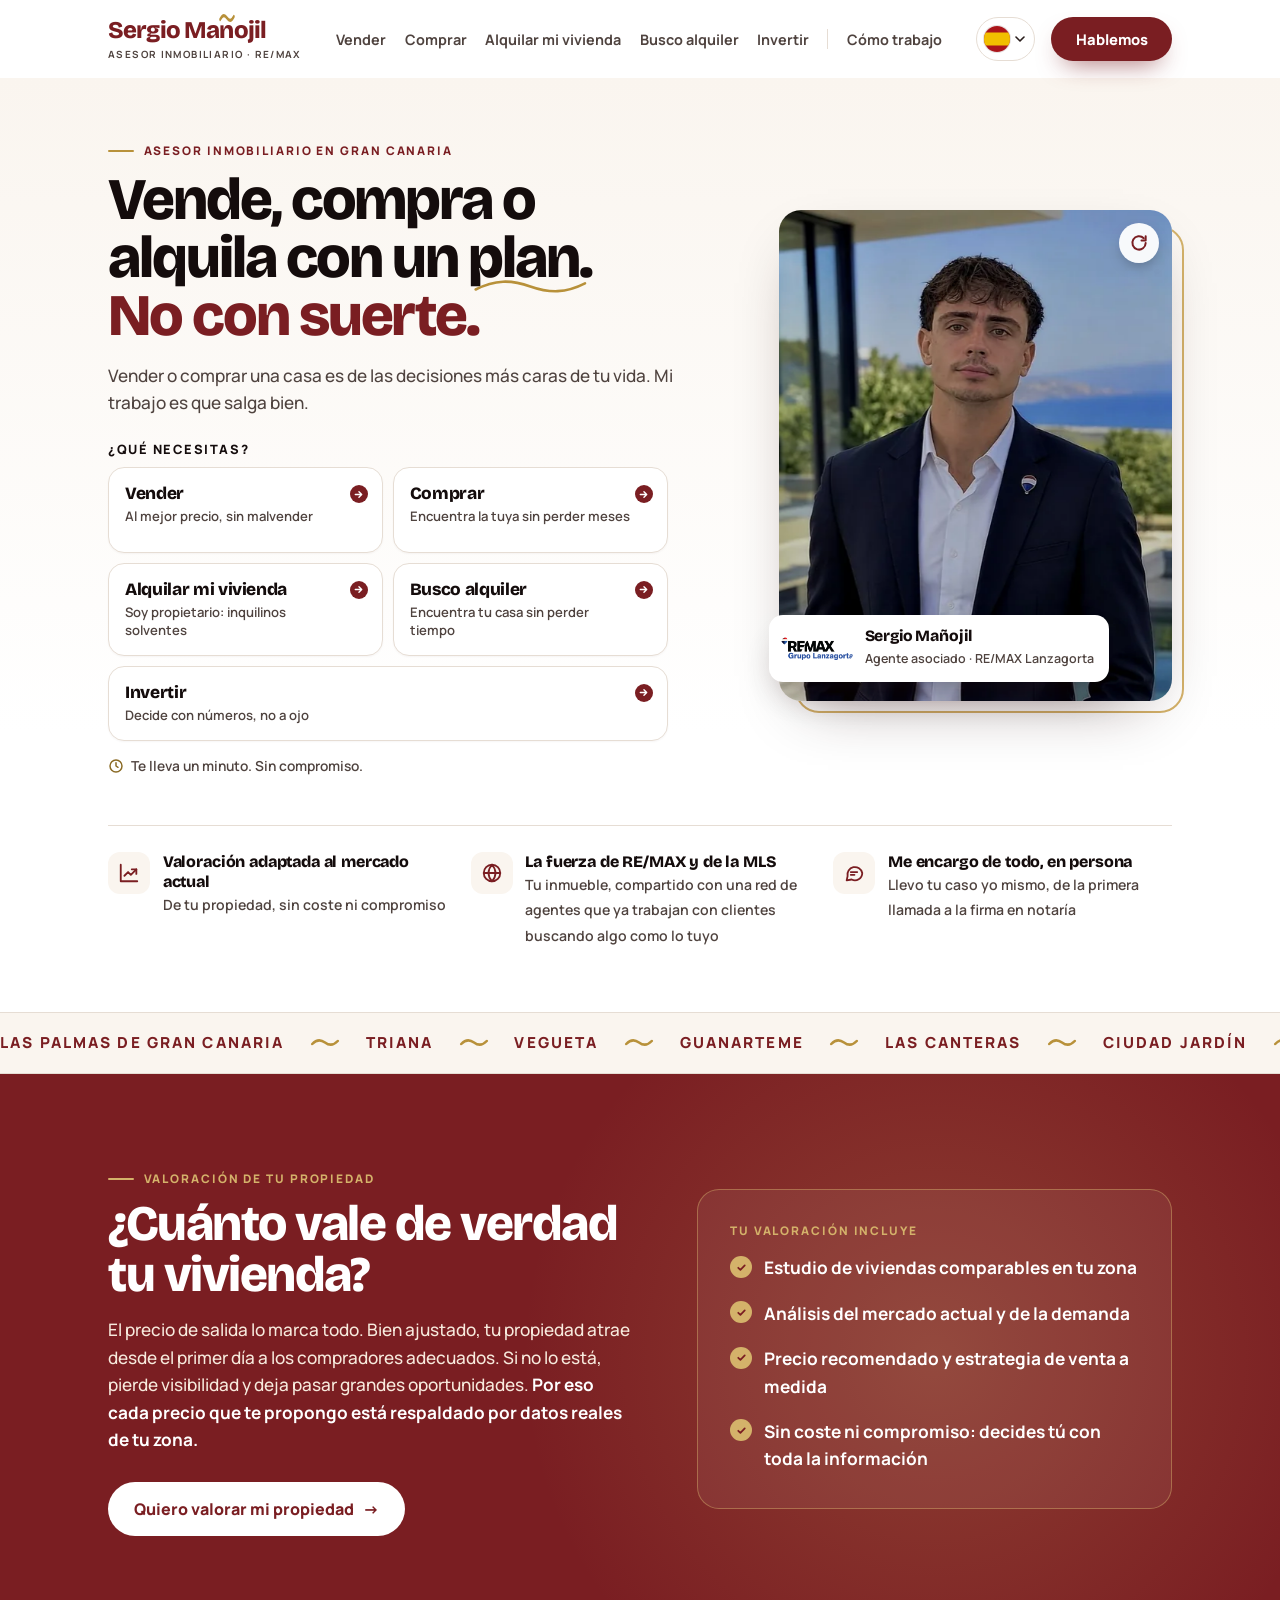
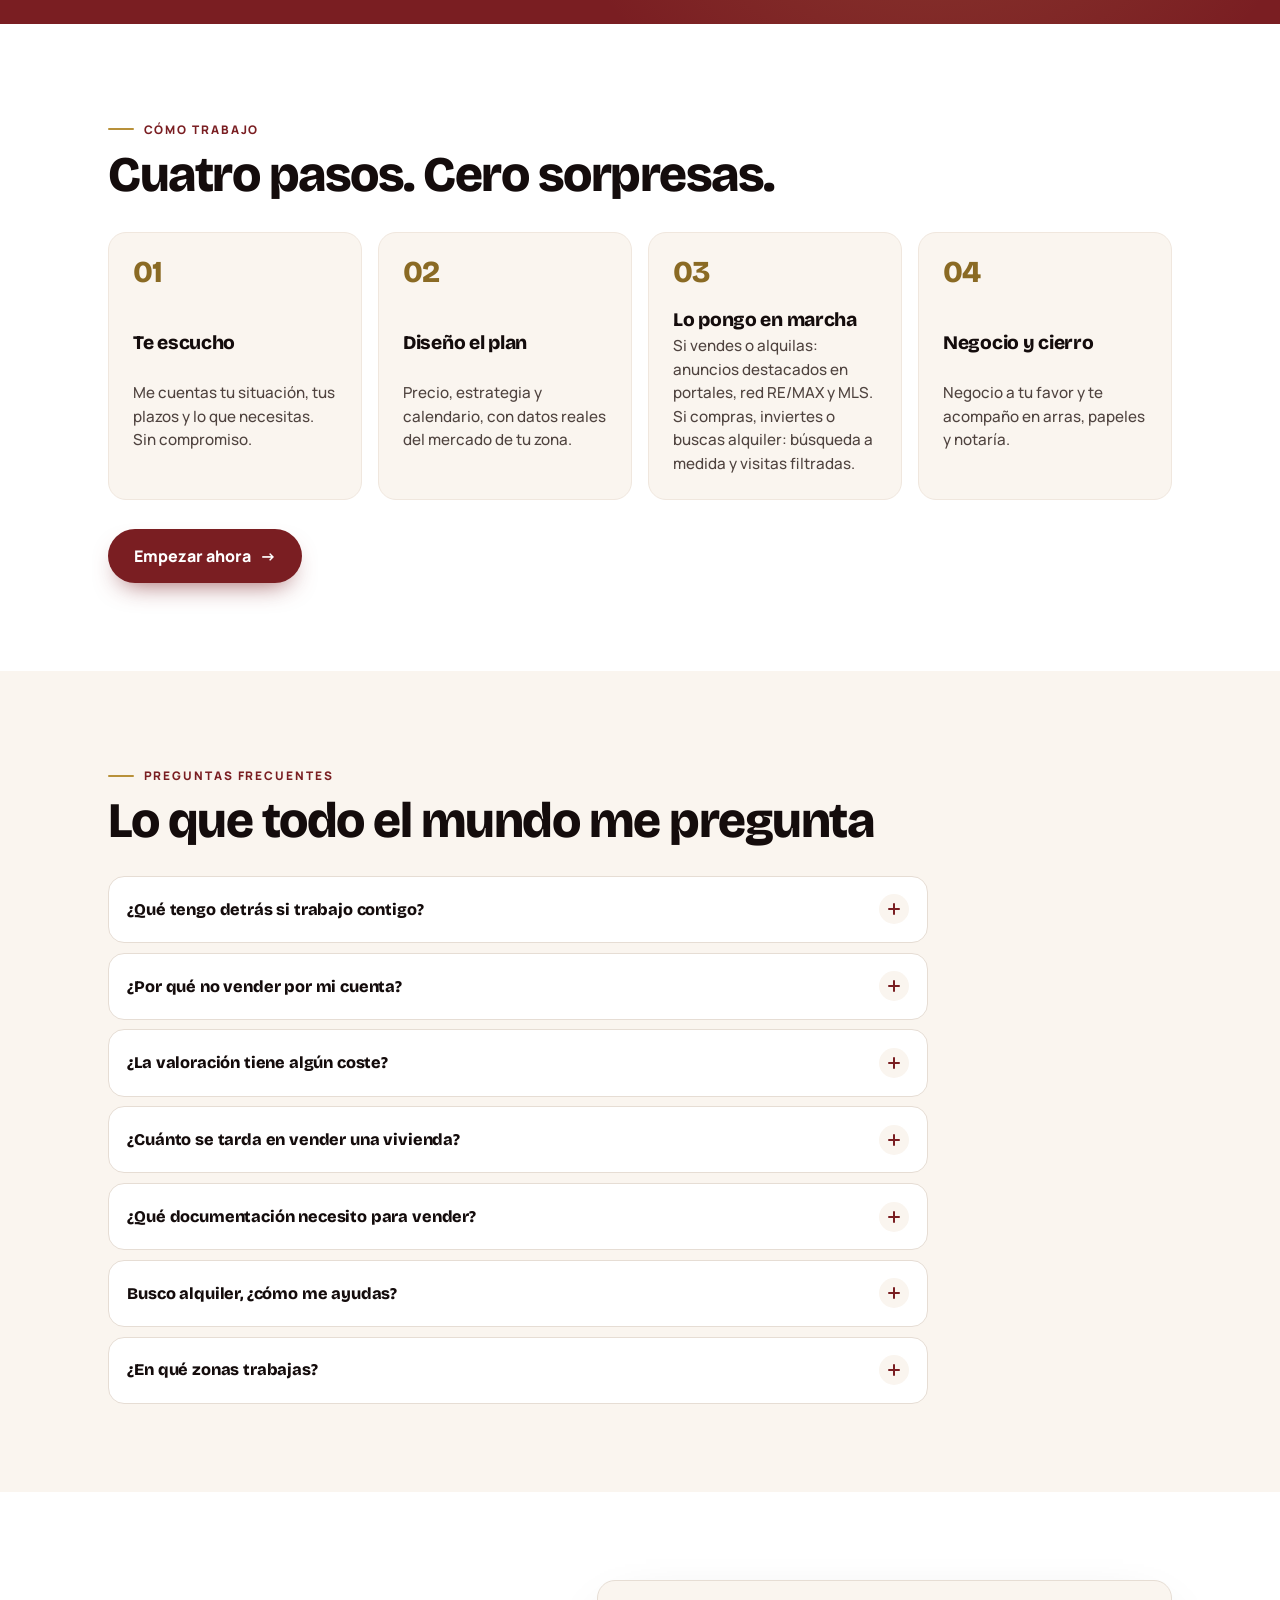
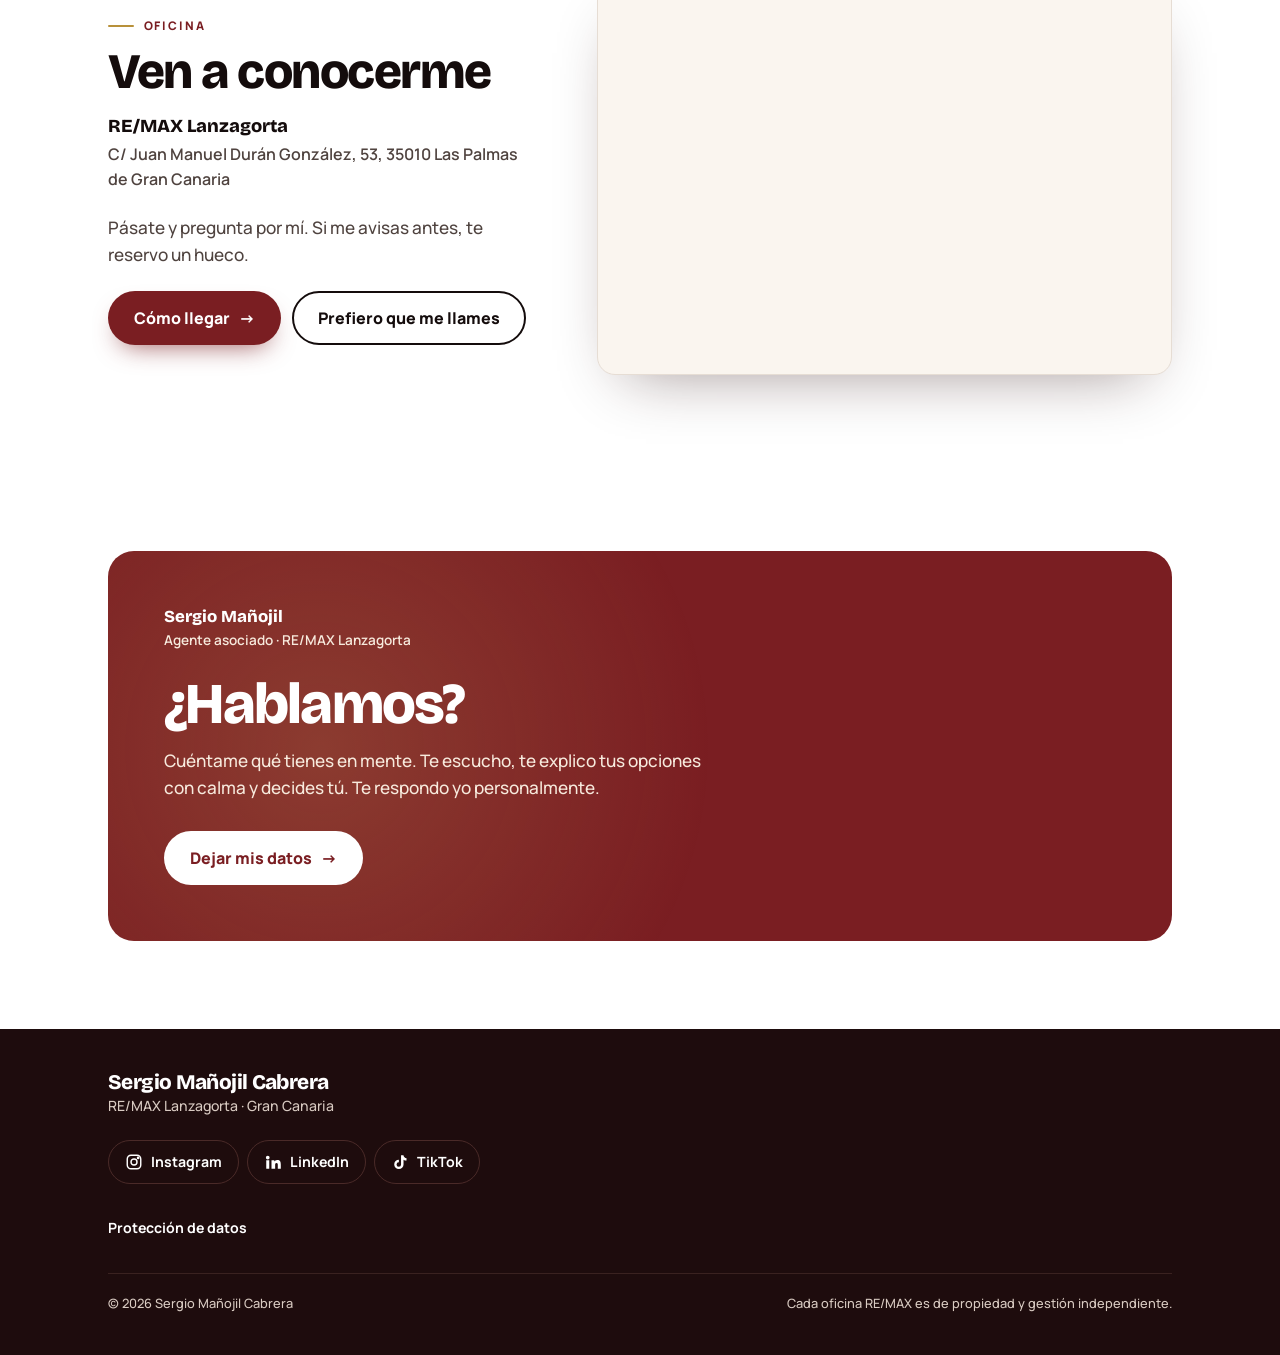
==== commit 9eb6fee9: "Busco alquiler, valoración sin «gratis», cabecera sin solapes, agente asociado, TikTok Co-Authored-B" ====
--- a/index.html
+++ b/index.html
@@ -5,14 +5,14 @@
 <meta name="viewport" content="width=device-width, initial-scale=1, viewport-fit=cover">
 <meta name="theme-color" content="#7A1E22">
 <title>Sergio Mañojil | Asesor inmobiliario en Gran Canaria · RE/MAX Lanzagorta</title>
-<meta name="description" content="Vende, compra o alquila en Gran Canaria con un plan, no con suerte. Valoración gratuita y trato directo con Sergio Mañojil, asesor inmobiliario en RE/MAX Lanzagorta.">
+<meta name="description" content="Vende, compra o alquila en Gran Canaria con un plan, no con suerte. Valoración adaptada al mercado actual y trato directo con Sergio Mañojil, de RE/MAX Lanzagorta.">
 <!-- NO INDEXAR: la web es una landing a la que se llega por enlace (bio de Instagram, LinkedIn, TikTok, QR...). Quita esta línea el día que quieras aparecer en Google. -->
 <meta name="robots" content="noindex, nofollow">
 <meta name="format-detection" content="telephone=no">
 <meta property="og:type" content="website">
 <meta property="og:locale" content="es_ES">
 <meta property="og:title" content="Sergio Mañojil | Asesor inmobiliario en Gran Canaria">
-<meta property="og:description" content="Vende, compra o alquila con un plan, no con suerte. Valoración gratuita y sin compromiso.">
+<meta property="og:description" content="Vende, compra o alquila con un plan, no con suerte. Trato personal de principio a fin.">
 <meta property="og:url" content="https://smanojilcabrera-max.github.io/">
 <meta property="og:image" content="https://smanojilcabrera-max.github.io/og.jpg">
 <meta property="og:image:width" content="1200">
@@ -22,7 +22,7 @@
 <!-- Icono de la pestaña: la ñ de marca -->
 <link rel="icon" href="data:image/svg+xml,%3Csvg xmlns='http://www.w3.org/2000/svg' viewBox='0 0 64 64'%3E%3Crect width='64' height='64' rx='14' fill='%237A1E22'/%3E%3Cpath d='M17 22 C23 14, 29 14, 33 19 S 43 24, 48 16' fill='none' stroke='%23D4B26A' stroke-width='4.5' stroke-linecap='round'/%3E%3Cpath d='M21 52 V30 M21 37 C21 31, 26 28, 32 28 S 43 31, 43 38 V52' fill='none' stroke='%23fff' stroke-width='7.5' stroke-linecap='round' stroke-linejoin='round'/%3E%3C/svg%3E">
 <link rel="apple-touch-icon" href="img/sergio-avatar.jpg">
-<script type="application/ld+json">{"@context":"https://schema.org","@type":"RealEstateAgent","name":"Sergio Mañojil Cabrera","alternateName":"Sergio Mañojil","description":"Asesor inmobiliario en RE/MAX Lanzagorta. Venta, compra, alquiler e inversión inmobiliaria en Gran Canaria.","url":"https://smanojilcabrera-max.github.io/","areaServed":"Gran Canaria","parentOrganization":{"@type":"Organization","name":"RE/MAX Lanzagorta"},"address":{"@type":"PostalAddress","streetAddress":"C/ Juan Manuel Durán González, 53","postalCode":"35010","addressLocality":"Las Palmas de Gran Canaria","addressCountry":"ES"},"sameAs":["https://www.instagram.com/manojil.realestate/","https://www.linkedin.com/in/sergio-ma%C3%B1ojil-cabrera-6573b9397/"]}</script>
+<script type="application/ld+json">{"@context":"https://schema.org","@type":"RealEstateAgent","name":"Sergio Mañojil Cabrera","alternateName":"Sergio Mañojil","description":"Asesor inmobiliario en RE/MAX Lanzagorta. Venta, compra, alquiler e inversión inmobiliaria en Gran Canaria.","url":"https://smanojilcabrera-max.github.io/","areaServed":"Gran Canaria","parentOrganization":{"@type":"Organization","name":"RE/MAX Lanzagorta"},"address":{"@type":"PostalAddress","streetAddress":"C/ Juan Manuel Durán González, 53","postalCode":"35010","addressLocality":"Las Palmas de Gran Canaria","addressCountry":"ES"},"sameAs":["https://www.instagram.com/manojil.realestate/","https://www.tiktok.com/@manojil.realestat","https://www.linkedin.com/in/sergio-ma%C3%B1ojil-cabrera-6573b9397/"]}</script>
 <link rel="preconnect" href="https://fonts.googleapis.com">
 <link rel="preconnect" href="https://fonts.gstatic.com" crossorigin>
 <link href="https://fonts.googleapis.com/css2?family=Bricolage+Grotesque:opsz,wght@12..96,600;12..96,700;12..96,800&family=Manrope:wght@400;500;600;700;800&display=swap" rel="stylesheet">
@@ -93,7 +93,7 @@
 .cab{position:sticky;top:0;z-index:50;background:rgba(255,255,255,.92);-webkit-backdrop-filter:saturate(1.4) blur(14px);backdrop-filter:saturate(1.4) blur(14px);transition:box-shadow .3s;padding-top:env(safe-area-inset-top,0px)}
 .cab.sombra{box-shadow:0 1px 0 var(--linea),0 10px 30px -22px rgba(40,10,12,.4)}
 .cab .wrap{display:flex;align-items:center;justify-content:space-between;gap:1rem;height:68px}
-.marca{display:flex;flex-direction:column;justify-content:center;text-decoration:none;line-height:1.05;min-width:0;min-height:44px}
+.marca{display:flex;flex-direction:column;justify-content:center;text-decoration:none;line-height:1.05;min-width:0;min-height:44px;flex:none}
 .marca strong{font:800 clamp(1.25rem,5.2vw,1.5rem)/1.05 var(--display);letter-spacing:-.035em;color:var(--vino);white-space:nowrap}
 .marca small{font:700 .62rem/1.3 var(--sans);letter-spacing:.14em;text-transform:uppercase;color:var(--suave);margin-top:.3rem;white-space:nowrap}
 .cab-der{display:flex;align-items:center;gap:1rem}
@@ -170,7 +170,7 @@
 .valor h2{color:#fff;margin-bottom:1rem;max-width:16ch}
 .valor .lead{color:var(--sobre-vino);max-width:38rem}
 .valor .lead b{color:#fff}
-.puntos{list-style:none;display:grid;gap:.8rem;margin:1.6rem 0 2rem}
+.puntos{list-style:none;display:grid;gap:.8rem}
 .puntos li{display:flex;gap:.75rem;align-items:flex-start;font-weight:700;font-size:1.02rem;color:#fff}
 .puntos li::before{content:"";flex:none;width:22px;height:22px;margin-top:.1rem;border-radius:50%;background:var(--oro) url("data:image/svg+xml,%3Csvg xmlns='http://www.w3.org/2000/svg' viewBox='0 0 24 24' fill='none' stroke='%237A1E22' stroke-width='3.2' stroke-linecap='round' stroke-linejoin='round'%3E%3Cpath d='m6 12.5 4 4L18 8'/%3E%3C/svg%3E") no-repeat center/13px}
 .valor .acciones{display:flex;flex-wrap:wrap;gap:.7rem}
@@ -232,6 +232,20 @@
 .pie details b{color:#fff}
 .legal{border-top:1px solid #3A2220;padding-top:1.2rem;display:flex;flex-wrap:wrap;justify-content:space-between;gap:.5rem 2rem;font-size:.8rem}
 @media(max-width:959px){.pie{padding-bottom:calc(6.5rem + var(--safe-b))}}
+
+/* Valoración en dos columnas */
+.valor-grid{display:grid;gap:1.6rem}
+.valor-grid .puntos{margin:0}
+.valor-card{border:1px solid rgba(212,178,106,.45);background:rgba(255,255,255,.06);border-radius:22px;padding:1.4rem 1.3rem}
+.valor-card-t{font:800 .74rem/1 var(--sans);letter-spacing:.16em;text-transform:uppercase;color:var(--oro);margin-bottom:1.1rem}
+@media(min-width:960px){
+  .valor-grid{grid-template-columns:1.05fr .95fr;grid-template-areas:"txt card" "acc card";column-gap:4rem;row-gap:1.8rem;align-items:center}
+  .valor-txt{grid-area:txt;align-self:end}.valor-card{grid-area:card;padding:2.2rem 2rem}.valor-grid .acciones{grid-area:acc;align-self:start}
+  .valor-grid .puntos{gap:1.1rem}.valor-grid .puntos li{font-size:1.08rem}
+}
+.chip-ancho{grid-column:1/-1;min-height:0}
+.segmento button{grid-column:span 2;padding:0 .3rem;line-height:1.15}
+.segmento button[data-k=alquilar],.segmento button[data-k=inquilino]{grid-column:span 3}
 
 /* Barra fija en móvil */
 .barra{position:fixed;left:0;right:0;bottom:0;z-index:40;display:flex;gap:.6rem;padding:.65rem var(--pad) calc(.65rem + var(--safe-b));background:rgba(255,255,255,.94);-webkit-backdrop-filter:blur(14px);backdrop-filter:blur(14px);border-top:1px solid var(--linea);transform:translateY(110%);transition:transform .5s var(--ease)}
@@ -268,7 +282,7 @@
 @media(min-width:760px){.cerrar{top:1.1rem}}
 .cerrar svg{width:20px;height:20px}
 .hoja-cuerpo{overflow-y:auto;-webkit-overflow-scrolling:touch;overscroll-behavior:contain;padding:1.1rem 1.2rem calc(1.4rem + var(--safe-b))}
-.segmento{display:grid;grid-template-columns:repeat(4,minmax(0,1fr));gap:.35rem;padding:.3rem;border-radius:14px;background:var(--crema);margin-bottom:1.1rem}
+.segmento{display:grid;grid-template-columns:repeat(6,minmax(0,1fr));gap:.35rem;padding:.3rem;border-radius:14px;background:var(--crema);margin-bottom:1.1rem}
 .segmento button{min-height:44px;border-radius:10px;font:800 .9rem/1 var(--sans);color:var(--suave);transition:background-color .25s,color .25s,box-shadow .25s}
 .segmento button[aria-pressed=true]{background:#fff;color:var(--vino);box-shadow:0 4px 12px -6px rgba(40,10,12,.35)}
 .segmento.error{box-shadow:0 0 0 2px var(--vino)}
@@ -310,7 +324,7 @@
 @keyframes pop{0%{transform:scale(.4);opacity:0}60%{transform:scale(1.08);opacity:1}100%{transform:none}}
 
 /* Menú */
-.nav{display:none;list-style:none;align-items:center;gap:1.3rem}
+.nav{display:none;list-style:none;align-items:center;gap:1.15rem}
 .nav a,.nav button{position:relative;display:inline-flex;align-items:center;min-height:44px;font:700 .9rem var(--sans);color:var(--suave);text-decoration:none;transition:color .2s}
 .nav a::after,.nav button::after{content:"";position:absolute;left:0;right:0;bottom:8px;height:2px;border-radius:2px;background:var(--oro-linea);transform:scaleX(0);transform-origin:left;transition:transform .35s var(--ease)}
 @media(hover:hover){.nav a:hover,.nav button:hover{color:var(--tinta)}.nav a:hover::after,.nav button:hover::after{transform:scaleX(1)}}
@@ -326,7 +340,7 @@
 .menu-movil .btn{width:100%;margin-top:1.2rem}
 @media(min-width:1200px){.nav{display:flex}.burger,.menu-movil{display:none}}
 .nav a,.nav button{white-space:nowrap}
-@media(min-width:1200px) and (max-width:1359px){.cab-remax{display:none!important}}
+@media(min-width:1200px){.cab-remax{display:none!important}}
 @media(max-width:759px){.cab .btn{display:none}}
 /* Idioma */
 .lg{position:relative;flex:none}
@@ -406,7 +420,7 @@
   FORM_CODIGO: "",
   INSTAGRAM_URL: "https://www.instagram.com/manojil.realestate/",
   LINKEDIN_URL: "https://www.linkedin.com/in/sergio-ma%C3%B1ojil-cabrera-6573b9397/",
-  TIKTOK_URL: "",                   // Pega aquí tu perfil de TikTok cuando lo tengas.
+  TIKTOK_URL: "https://www.tiktok.com/@manojil.realestat",
   FACEBOOK_URL: "",                 // Pega aquí tu página de Facebook cuando la tengas.
   /* Oficina: RE/MAX Lanzagorta (Juan Manuel Durán). No confundir con "RE/MAX Lanzagorta Central", C/ León y Castillo, 241 */
   OFFICE_NAME: "RE/MAX Lanzagorta",
@@ -441,12 +455,11 @@
     <nav aria-label="Menú principal"><ul class="nav">
       <li><button type="button" data-abrir="vender">Vender</button></li>
       <li><button type="button" data-abrir="comprar">Comprar</button></li>
-      <li><button type="button" data-abrir="alquilar">Alquilar</button></li>
+      <li><button type="button" data-abrir="alquilar">Alquilar mi vivienda</button></li>
+      <li><button type="button" data-abrir="inquilino">Busco alquiler</button></li>
       <li><button type="button" data-abrir="invertir">Invertir</button></li>
       <li class="sep" aria-hidden="true"></li>
       <li><a href="#proceso">Cómo trabajo</a></li>
-      <li><a href="#oficina">Oficina</a></li>
-      <li><a href="#contacto">Contacto</a></li>
     </ul></nav>
     <div class="cab-der">
       <img class="cab-remax" src="img/remax-lanzagorta.png" width="560" height="180" alt="RE/MAX Grupo Lanzagorta">
@@ -465,7 +478,8 @@
   <p class="cap">Servicios</p>
   <button type="button" class="item" data-abrir="vender">Vender <span aria-hidden="true">→</span></button>
   <button type="button" class="item" data-abrir="comprar">Comprar <span aria-hidden="true">→</span></button>
-  <button type="button" class="item" data-abrir="alquilar">Alquilar <span aria-hidden="true">→</span></button>
+  <button type="button" class="item" data-abrir="alquilar">Alquilar mi vivienda <span aria-hidden="true">→</span></button>
+  <button type="button" class="item" data-abrir="inquilino">Busco alquiler <span aria-hidden="true">→</span></button>
   <button type="button" class="item" data-abrir="invertir">Invertir <span aria-hidden="true">→</span></button>
   <p class="cap">Conóceme</p>
   <a href="#proceso">Cómo trabajo</a>
@@ -489,27 +503,28 @@
       <div class="chips" role="group" aria-label="¿Qué necesitas?">
         <button type="button" class="chip entra" style="--d:600" data-abrir="vender"><b>Vender</b><span>Al mejor precio, sin malvender</span></button>
         <button type="button" class="chip entra" style="--d:660" data-abrir="comprar"><b>Comprar</b><span>Encuentra la tuya sin perder meses</span></button>
-        <button type="button" class="chip entra" style="--d:720" data-abrir="alquilar"><b>Alquilar</b><span>Tu vivienda, en buenas manos</span></button>
-        <button type="button" class="chip entra" style="--d:780" data-abrir="invertir"><b>Invertir</b><span>Decide con números, no a ojo</span></button>
+        <button type="button" class="chip entra" style="--d:720" data-abrir="alquilar"><b>Alquilar mi vivienda</b><span>Soy propietario: inquilinos solventes</span></button>
+        <button type="button" class="chip entra" style="--d:780" data-abrir="inquilino"><b>Busco alquiler</b><span>Encuentra tu casa sin perder tiempo</span></button>
+        <button type="button" class="chip chip-ancho entra" style="--d:840" data-abrir="invertir"><b>Invertir</b><span>Decide con números, no a ojo</span></button>
       </div>
-      <p class="nota entra" style="--d:850"><svg aria-hidden="true"><use href="#i-clock"/></svg>Te lleva un minuto. Sin compromiso.</p>
+      <p class="nota entra" style="--d:900"><svg aria-hidden="true"><use href="#i-clock"/></svg>Te lleva un minuto. Sin compromiso.</p>
     </div>
     <div class="foto">
       <div class="flip"><button type="button" class="flipbtn" id="flipbtn" aria-pressed="false" aria-label="Dar la vuelta a la foto"><span class="fi">
         <span class="cara frente"><picture>
           <source type="image/webp" srcset="img/sergio-720.webp 720w, img/sergio-1200.webp 1200w" sizes="(min-width: 960px) 440px, 92vw">
-          <img src="img/sergio-720.jpg" srcset="img/sergio-720.jpg 720w, img/sergio-1200.jpg 1200w" sizes="(min-width: 960px) 440px, 92vw" width="720" height="709" alt="Sergio Mañojil, asesor inmobiliario de RE/MAX Lanzagorta" fetchpriority="high" decoding="async" data-par>
+          <img src="img/sergio-720.jpg" srcset="img/sergio-720.jpg 720w, img/sergio-1200.jpg 1200w" sizes="(min-width: 960px) 440px, 92vw" width="720" height="709" alt="Sergio Mañojil, agente asociado de RE/MAX Lanzagorta" fetchpriority="high" decoding="async" data-par>
         </picture><span class="girar" aria-hidden="true"><svg viewBox="0 0 24 24" fill="none" stroke="currentColor" stroke-width="2.4" stroke-linecap="round" stroke-linejoin="round"><path d="M20 12a8 8 0 1 1-2.3-5.7"/><path d="M20 4v5h-5"/></svg></span></span>
-        <span class="cara dorso"><img src="img/remax-lanzagorta.png" width="560" height="180" alt="RE/MAX Grupo Lanzagorta" loading="lazy"><strong>Oficina RE/MAX Lanzagorta</strong><em>Sergio Mañojil Cabrera<br>Asesor inmobiliario asociado</em></span>
+        <span class="cara dorso"><img src="img/remax-lanzagorta.png" width="560" height="180" alt="RE/MAX Grupo Lanzagorta" loading="lazy"><strong>Oficina RE/MAX Lanzagorta</strong><em>Sergio Mañojil Cabrera<br>Agente asociado</em></span>
       </span></button></div>
-      <div class="sello"><img src="img/remax-lanzagorta.png" width="560" height="180" alt="" aria-hidden="true"><div><strong>Sergio Mañojil</strong><span>Asesor asociado · RE/MAX Lanzagorta</span></div></div>
+      <div class="sello"><img src="img/remax-lanzagorta.png" width="560" height="180" alt="" aria-hidden="true"><div><strong>Sergio Mañojil</strong><span>Agente asociado · RE/MAX Lanzagorta</span></div></div>
     </div>
   </div>
   <div class="wrap">
     <ul class="confianza">
-      <li class="rv"><span class="ic"><svg aria-hidden="true"><use href="#i-chart"/></svg></span><div><strong>Valoración gratuita</strong><span>Sin coste y sin ningún compromiso</span></div></li>
-      <li class="rv" style="--d:80"><span class="ic"><svg aria-hidden="true"><use href="#i-globe"/></svg></span><div><strong>La fuerza de RE/MAX</strong><span>Una red presente en más de 120 países y territorios</span></div></li>
-      <li class="rv" style="--d:160"><span class="ic"><svg aria-hidden="true"><use href="#i-chat"/></svg></span><div><strong>Hablas conmigo</strong><span>Siempre yo. Nada de call centers ni de pasarte de mano en mano</span></div></li>
+      <li class="rv"><span class="ic"><svg aria-hidden="true"><use href="#i-chart"/></svg></span><div><strong>Valoración adaptada al mercado actual</strong><span>De tu propiedad, sin coste ni compromiso</span></div></li>
+      <li class="rv" style="--d:80"><span class="ic"><svg aria-hidden="true"><use href="#i-globe"/></svg></span><div><strong>La fuerza de RE/MAX y de la MLS</strong><span>Tu inmueble, compartido con una red de agentes que ya trabajan con clientes buscando algo como lo tuyo</span></div></li>
+      <li class="rv" style="--d:160"><span class="ic"><svg aria-hidden="true"><use href="#i-chat"/></svg></span><div><strong>Me encargo de todo, en persona</strong><span>Llevo tu caso yo mismo, de la primera llamada a la firma en notaría</span></div></li>
     </ul>
   </div>
 </section>
@@ -517,17 +532,23 @@
 <div class="cinta" aria-hidden="true"><div class="cinta-pista"><div class="cinta-mitad"><span>Las Palmas de Gran Canaria</span><span>Triana</span><span>Vegueta</span><span>Guanarteme</span><span>Las Canteras</span><span>Ciudad Jardín</span><span>Tafira</span><span>Telde</span><span>Arucas</span><span>Santa Brígida</span></div><div class="cinta-mitad"><span>Las Palmas de Gran Canaria</span><span>Triana</span><span>Vegueta</span><span>Guanarteme</span><span>Las Canteras</span><span>Ciudad Jardín</span><span>Tafira</span><span>Telde</span><span>Arucas</span><span>Santa Brígida</span></div></div></div>
 
 <section class="valor" id="valoracion">
-  <div class="wrap">
-    <p class="eyebrow rv">Valoración gratuita</p>
-    <h2 class="rv">¿Cuánto vale de verdad tu vivienda?</h2>
-    <p class="lead rv">Poner mal el precio es el error más caro al vender. Si te pasas, tu casa se «quema» en los portales y acabas bajando. Si te quedas corto, regalas dinero. <b>Por eso no doy cifras a ojo.</b></p>
-    <ul class="puntos">
-      <li class="rv">Estudio de viviendas comparables en tu zona</li>
-      <li class="rv" style="--d:70">Precio recomendado y estrategia para vender rápido</li>
-      <li class="rv" style="--d:140">Gratis y sin compromiso: decides tú con toda la información</li>
-    </ul>
+  <div class="wrap valor-grid">
+    <div class="valor-txt">
+      <p class="eyebrow rv">Valoración de tu propiedad</p>
+      <h2 class="rv">¿Cuánto vale de verdad tu vivienda?</h2>
+      <p class="lead rv">El precio de salida lo marca todo. Bien ajustado, tu propiedad atrae desde el primer día a los compradores adecuados. Si no lo está, pierde visibilidad y deja pasar grandes oportunidades. <b>Por eso cada precio que te propongo está respaldado por datos reales de tu zona.</b></p>
+    </div>
+    <div class="valor-card rv">
+      <p class="valor-card-t">Tu valoración incluye</p>
+      <ul class="puntos">
+        <li>Estudio de viviendas comparables en tu zona</li>
+        <li>Análisis del mercado actual y de la demanda</li>
+        <li>Precio recomendado y estrategia de venta a medida</li>
+        <li>Sin coste ni compromiso: decides tú con toda la información</li>
+      </ul>
+    </div>
     <div class="acciones rv">
-      <button type="button" class="btn btn-blanco" data-abrir="vender">Quiero mi valoración gratis <span class="flecha" aria-hidden="true">→</span></button>
+      <button type="button" class="btn btn-blanco" data-abrir="vender">Quiero valorar mi propiedad <span class="flecha" aria-hidden="true">→</span></button>
     </div>
   </div>
 </section>
@@ -539,12 +560,11 @@
     <ol class="pasos">
       <li class="rv"><h3>Te escucho</h3><p>Me cuentas tu situación, tus plazos y lo que necesitas. Sin compromiso.</p></li>
       <li class="rv" style="--d:70"><h3>Diseño el plan</h3><p>Precio, estrategia y calendario, con datos reales del mercado de tu zona.</p></li>
-      <li class="rv" style="--d:140"><h3>Lo pongo en marcha</h3><p>Portales, red RE/MAX y MLS si vendes o alquilas. Búsqueda y visitas filtradas si compras.</p></li>
+      <li class="rv" style="--d:140"><h3>Lo pongo en marcha</h3><p>Si vendes o alquilas: anuncios destacados en portales, red RE/MAX y MLS. Si compras, inviertes o buscas alquiler: búsqueda a medida y visitas filtradas.</p></li>
       <li class="rv" style="--d:210"><h3>Negocio y cierro</h3><p>Negocio a tu favor y te acompaño en arras, papeles y notaría.</p></li>
     </ol>
     <div class="tras-pasos rv">
       <button type="button" class="btn btn-vino" data-abrir="">Empezar ahora <span class="flecha" aria-hidden="true">→</span></button>
-      <p>El primer paso no te compromete a nada.</p>
     </div>
   </div>
 </section>
@@ -554,10 +574,12 @@
     <p class="eyebrow rv">Preguntas frecuentes</p>
     <h2 class="rv">Lo que todo el mundo me pregunta</h2>
     <div class="qa">
-      <div class="q rv"><button type="button" aria-expanded="false">¿Cuánto me cuesta la valoración?<i aria-hidden="true"></i></button><div class="r"><div><p>Nada. Es gratuita y sin compromiso. Te explico cómo llego al precio recomendado y decides tú, con toda la información delante.</p></div></div></div>
-      <div class="q rv"><button type="button" aria-expanded="false">¿Por qué no vender por mi cuenta?<i aria-hidden="true"></i></button><div class="r"><div><p>Puedes hacerlo. Pero un precio mal fijado, una negociación floja o un papel que falta en el último momento suelen salir más caros que contar con un profesional. Mi trabajo es que eso no pase, y que tú no pierdas tardes enseñando la casa a quien no va a comprar.</p></div></div></div>
-      <div class="q rv"><button type="button" aria-expanded="false">¿Cuánto se tarda en vender una vivienda?<i aria-hidden="true"></i></button><div class="r"><div><p>Depende de la zona, del tipo de inmueble y, sobre todo, del precio de salida. Una vivienda bien valorada y bien presentada se vende antes. En la valoración te doy una estimación realista para tu caso.</p></div></div></div>
-      <div class="q rv"><button type="button" aria-expanded="false">¿Qué documentación necesito para vender?<i aria-hidden="true"></i></button><div class="r"><div><p>Principalmente la escritura o nota simple, el último recibo del IBI, el certificado de eficiencia energética y el certificado de la comunidad de propietarios, además de otros según el caso. Te ayudo a reunirlo todo.</p></div></div></div>
+      <div class="q rv"><button type="button" aria-expanded="false">¿Qué tengo detrás si trabajo contigo?<i aria-hidden="true"></i></button><div class="r"><div><p>Un equipo completo, no solo una persona. Un departamento jurídico y legal que revisa contratos y documentación, anuncios premium en los principales portales, la red RE/MAX y la MLS, y una base de datos de clientes con búsquedas activas. Y a mí como tu único interlocutor, de principio a fin.</p></div></div></div>
+      <div class="q rv"><button type="button" aria-expanded="false">¿Por qué no vender por mi cuenta?<i aria-hidden="true"></i></button><div class="r"><div><p>Puedes hacerlo, pero vas solo. Un precio mal fijado, una negociación floja o un papel que falta en el último momento suelen salir más caros que contar con un profesional. Conmigo tu inmueble llega a muchos más compradores, cada paso está revisado por el equipo jurídico y tú no pierdes tardes enseñando la casa a quien no va a comprar.</p></div></div></div>
+      <div class="q rv"><button type="button" aria-expanded="false">¿La valoración tiene algún coste?<i aria-hidden="true"></i></button><div class="r"><div><p>No tiene coste ni compromiso. Te explico con datos cómo llego al precio recomendado y decides tú, con toda la información delante.</p></div></div></div>
+      <div class="q rv"><button type="button" aria-expanded="false">¿Cuánto se tarda en vender una vivienda?<i aria-hidden="true"></i></button><div class="r"><div><p>Depende de la zona, del tipo de inmueble y, sobre todo, del precio de salida. Una vivienda bien valorada, bien presentada y con buena difusión se vende antes. En la valoración te doy una estimación realista para tu caso.</p></div></div></div>
+      <div class="q rv"><button type="button" aria-expanded="false">¿Qué documentación necesito para vender?<i aria-hidden="true"></i></button><div class="r"><div><p>Principalmente la escritura o nota simple, el último recibo del IBI, el certificado de eficiencia energética y el certificado de la comunidad de propietarios, además de otros según el caso. Te ayudo a reunirlo todo y el equipo jurídico lo revisa antes de firmar.</p></div></div></div>
+      <div class="q rv"><button type="button" aria-expanded="false">Busco alquiler, ¿cómo me ayudas?<i aria-hidden="true"></i></button><div class="r"><div><p>Me cuentas qué buscas, tu presupuesto y tu situación, y te aviso de las viviendas que encajan contigo. Te acompaño en las visitas y en el contrato, revisado por el equipo jurídico, para que entres a vivir con tranquilidad.</p></div></div></div>
       <div class="q rv"><button type="button" aria-expanded="false">¿En qué zonas trabajas?<i aria-hidden="true"></i></button><div class="r"><div><p>En toda Gran Canaria, especialmente en Las Palmas de Gran Canaria y alrededores. Si tu inmueble está fuera de la isla, escríbeme y lo vemos.</p></div></div></div>
     </div>
   </div>
@@ -584,14 +606,13 @@
     <div class="caja rv">
       <div class="caja-foto" aria-hidden="true"><picture><source type="image/webp" srcset="img/sergio-oficina.webp"><img src="img/sergio-oficina.jpg" width="800" height="1421" alt="" loading="lazy" decoding="async" data-par></picture></div>
       <div class="quien">
-        <div><strong>Sergio Mañojil</strong><span>Asesor asociado · RE/MAX Lanzagorta</span></div>
+        <div><strong>Sergio Mañojil</strong><span>Agente asociado · RE/MAX Lanzagorta</span></div>
       </div>
       <h2>¿Hablamos?</h2>
-      <p class="lead">Cuéntame tu caso y te digo, sin rodeos, cómo lo haría yo. Te respondo personalmente.</p>
+      <p class="lead">Cuéntame qué tienes en mente. Te escucho, te explico tus opciones con calma y decides tú. Te respondo yo personalmente.</p>
       <div class="acciones">
         <button type="button" class="btn btn-blanco" data-abrir="">Dejar mis datos <span class="flecha" aria-hidden="true">→</span></button>
         <a class="btn btn-borde-claro" data-wa="general"><svg aria-hidden="true"><use href="#i-wa"/></svg>WhatsApp</a>
-        <a class="btn btn-borde-claro" href="#" data-mail><svg aria-hidden="true"><use href="#i-mail"/></svg>Escríbeme un email</a>
       </div>
     </div>
   </div>
@@ -600,7 +621,7 @@
 
 <footer class="pie">
   <div class="wrap">
-    <div><p class="n">Sergio Mañojil Cabrera</p><p>Asesor inmobiliario asociado · RE/MAX Lanzagorta · Gran Canaria</p></div>
+    <div><p class="n">Sergio Mañojil Cabrera</p><p>RE/MAX Lanzagorta · Gran Canaria</p></div>
     <nav class="redes" aria-label="Redes sociales">
       <a data-href="INSTAGRAM_URL" target="_blank" rel="noopener"><svg aria-hidden="true"><use href="#i-ig"/></svg>Instagram</a>
       <a data-href="LINKEDIN_URL" target="_blank" rel="noopener"><svg aria-hidden="true"><use href="#i-in"/></svg>LinkedIn</a>
@@ -629,8 +650,9 @@
       <div class="segmento" id="segmento" role="group" aria-label="¿Qué necesitas?">
         <button type="button" data-k="vender" aria-pressed="false">Vender</button>
         <button type="button" data-k="comprar" aria-pressed="false">Comprar</button>
-        <button type="button" data-k="alquilar" aria-pressed="false">Alquilar</button>
         <button type="button" data-k="invertir" aria-pressed="false">Invertir</button>
+        <button type="button" data-k="alquilar" aria-pressed="false">Alquilar mi vivienda</button>
+        <button type="button" data-k="inquilino" aria-pressed="false">Busco alquiler</button>
       </div>
       <input type="text" name="_honey" id="f-hp" tabindex="-1" autocomplete="off" aria-hidden="true" class="hp">
       <label>Nombre<input id="f-nombre" name="nombre" required autocomplete="given-name" enterkeyhint="next"></label>
@@ -664,7 +686,7 @@
 
   /* ---------- Datos de contacto ---------- */
   var wa=(C.WHATSAPP_NUMBER||'').replace(/\D/g,'');
-  var MSG={general:'Hola Sergio, he visto tu web y me gustaría hablar contigo.',vender:'Hola Sergio, he visto tu web y quiero vender mi vivienda.',comprar:'Hola Sergio, he visto tu web y estoy buscando vivienda para comprar.',alquilar:'Hola Sergio, he visto tu web y quiero alquilar mi vivienda.',invertir:'Hola Sergio, he visto tu web y me interesa invertir en Gran Canaria.'};
+  var MSG={general:'Hola Sergio, he visto tu web y me gustaría hablar contigo.',vender:'Hola Sergio, he visto tu web y quiero vender mi vivienda.',comprar:'Hola Sergio, he visto tu web y estoy buscando vivienda para comprar.',alquilar:'Hola Sergio, he visto tu web y quiero alquilar mi vivienda.',inquilino:'Hola Sergio, he visto tu web y estoy buscando una vivienda en alquiler.',invertir:'Hola Sergio, he visto tu web y me interesa invertir en Gran Canaria.'};
   function waUrl(k){var M=LG==='en'?MSG_EN:MSG;return 'https://wa.me/'+wa+'?text='+encodeURIComponent(M[k]||M.general)}
   function refrescarWA(){if(!wa)return;$('[data-wa]').forEach(function(a){a.href=waUrl(a.dataset.wa==='general'&&a.closest('#hoja')?(cur||'general'):a.dataset.wa)})}
   $('[data-wa]').forEach(function(a){if(!wa){a.hidden=true;return}a.href=waUrl(a.dataset.wa);a.target='_blank';a.rel='noopener'});
@@ -675,32 +697,33 @@
   $('[data-oficina]').forEach(function(x){x.textContent=C.OFFICE_ADDRESS});
   id('como-llegar').href='https://www.google.com/maps/search/?api=1&query='+encodeURIComponent(C.OFFICE_NAME+' '+C.OFFICE_ADDRESS);
   id('anio').textContent=new Date().getFullYear();
-  var PRIV=['<b>Responsable:</b> Sergio Mañojil Cabrera, asesor inmobiliario asociado de RE/MAX Lanzagorta.','<b>Finalidad:</b> atender tu solicitud y contactar contigo por teléfono, WhatsApp o email.','<b>Legitimación:</b> tu consentimiento, que puedes retirar cuando quieras.','<b>Destinatarios:</b> no se ceden a terceros, salvo obligación legal. Un proveedor técnico de formularios (FormSubmit) solo me hace llegar tu mensaje.','<b>Conservación:</b> el tiempo necesario para atender tu solicitud.','<b>Derechos:</b> acceso, rectificación, supresión, oposición, limitación y portabilidad, escribiendo a '+C.EMAIL_ADDRESS+'. Puedes reclamar ante la Agencia Española de Protección de Datos (aepd.es).'];
+  var PRIV=['<b>Responsable:</b> Sergio Mañojil Cabrera, agente asociado de RE/MAX Lanzagorta.','<b>Finalidad:</b> atender tu solicitud y contactar contigo por teléfono, WhatsApp o email.','<b>Legitimación:</b> tu consentimiento, que puedes retirar cuando quieras.','<b>Destinatarios:</b> no se ceden a terceros, salvo obligación legal. Un proveedor técnico de formularios (FormSubmit) solo me hace llegar tu mensaje.','<b>Conservación:</b> el tiempo necesario para atender tu solicitud.','<b>Derechos:</b> acceso, rectificación, supresión, oposición, limitación y portabilidad, escribiendo a '+C.EMAIL_ADDRESS+'. Puedes reclamar ante la Agencia Española de Protección de Datos (aepd.es).'];
   $('[data-privacidad]').forEach(function(u){u.innerHTML=PRIV.map(function(t){return '<li>'+t+'</li>'}).join('')});
   var qMapa=encodeURIComponent(C.OFFICE_NAME+' '+C.OFFICE_ADDRESS);
   id('mapa').src='https://maps.google.com/maps?q='+qMapa+'&z=16&hl=es&ie=UTF8&output=embed';
 
   /* ---------- Idioma ES / EN ---------- */
   var LG='es',T0=document.title,M0=document.querySelector('meta[name=description]').content;
-  var TEN='Sergio Mañojil | Real estate advisor in Gran Canaria · RE/MAX Lanzagorta',MEN='Sell, buy or rent in Gran Canaria with a plan, not with luck. Free valuation and direct contact with Sergio Mañojil, real estate advisor at RE/MAX Lanzagorta.';
-  var MSG_EN={general:'Hi Sergio, I saw your website and I would like to talk to you.',vender:'Hi Sergio, I saw your website and I want to sell my property.',comprar:'Hi Sergio, I saw your website and I am looking for a property to buy.',alquilar:'Hi Sergio, I saw your website and I want to rent out my property.',invertir:'Hi Sergio, I saw your website and I am interested in investing in Gran Canaria.'};
+  var TEN='Sergio Mañojil | Real estate advisor in Gran Canaria · RE/MAX Lanzagorta',MEN='Sell, buy or rent in Gran Canaria with a plan, not with luck. A valuation tailored to today\'s market and direct contact with Sergio Mañojil, of RE/MAX Lanzagorta.';
+  var MSG_EN={general:'Hi Sergio, I saw your website and I would like to talk to you.',vender:'Hi Sergio, I saw your website and I want to sell my property.',comprar:'Hi Sergio, I saw your website and I am looking for a property to buy.',alquilar:'Hi Sergio, I saw your website and I want to rent out my property.',inquilino:'Hi Sergio, I saw your website and I am looking for a home to rent.',invertir:'Hi Sergio, I saw your website and I am interested in investing in Gran Canaria.'};
   var D={"Saltar al contenido":"Skip to content","Asesor inmobiliario · RE/MAX":"Real estate advisor · RE/MAX","Hablemos":"Let's talk","Menú principal":"Main menu","Vender":"Sell","Comprar":"Buy","Alquilar":"Rent","Invertir":"Invest","Cómo trabajo":"How I work","Oficina":"Office","Contacto":"Contact","Idioma":"Language","Abrir menú":"Open menu","Cerrar menú":"Close menu","Servicios":"Services","Conóceme":"About me","Preguntas frecuentes":"Frequently asked questions",
-  "Asesor inmobiliario en Gran Canaria":"Real estate advisor in Gran Canaria","Vender o comprar una casa es de las decisiones más caras de tu vida. Mi trabajo es que salga bien.":"Buying or selling a home is one of the most expensive decisions of your life. My job is to make it go well.","¿Qué necesitas?":"What do you need?","Al mejor precio, sin malvender":"At the best price, without underselling","Encuentra la tuya sin perder meses":"Find yours without wasting months","Tu vivienda, en buenas manos":"Your home, in good hands","Decide con números, no a ojo":"Decide with numbers, not guesswork","Te lleva un minuto. Sin compromiso.":"It takes a minute. No obligation.",
-  "Dar la vuelta a la foto":"Flip the photo","Sergio Mañojil, asesor inmobiliario de RE/MAX Lanzagorta":"Sergio Mañojil, real estate advisor at RE/MAX Lanzagorta","Sergio Mañojil, asesor inmobiliario. Ir al inicio":"Sergio Mañojil, real estate advisor. Go to top","Oficina RE/MAX Lanzagorta":"RE/MAX Lanzagorta office","Asesor inmobiliario asociado":"Associate real estate advisor","Asesor asociado · RE/MAX Lanzagorta":"Associate advisor · RE/MAX Lanzagorta",
-  "Valoración gratuita":"Free valuation","Sin coste y sin ningún compromiso":"No cost and no obligation","La fuerza de RE/MAX":"The strength of RE/MAX","Una red presente en más de 120 países y territorios":"A network present in more than 120 countries and territories","Hablas conmigo":"You talk to me","Siempre yo. Nada de call centers ni de pasarte de mano en mano":"Always me. No call centres and no being passed around",
-  "¿Cuánto vale de verdad tu vivienda?":"What is your home really worth?","Poner mal el precio es el error más caro al vender. Si te pasas, tu casa se «quema» en los portales y acabas bajando. Si te quedas corto, regalas dinero.":"Getting the price wrong is the most expensive mistake when selling. Too high and your home goes stale on the portals until you have to lower it. Too low and you give money away.","Por eso no doy cifras a ojo.":"That's why I never guess a figure.","Estudio de viviendas comparables en tu zona":"Study of comparable homes in your area","Precio recomendado y estrategia para vender rápido":"Recommended price and a strategy to sell fast","Gratis y sin compromiso: decides tú con toda la información":"Free and with no obligation: you decide with all the information","Quiero mi valoración gratis":"Get my free valuation",
-  "Cuatro pasos. Cero sorpresas.":"Four steps. Zero surprises.","Te escucho":"I listen","Me cuentas tu situación, tus plazos y lo que necesitas. Sin compromiso.":"You tell me your situation, your timing and what you need. No obligation.","Diseño el plan":"I design the plan","Precio, estrategia y calendario, con datos reales del mercado de tu zona.":"Price, strategy and timeline, based on real market data for your area.","Lo pongo en marcha":"I put it into action","Portales, red RE/MAX y MLS si vendes o alquilas. Búsqueda y visitas filtradas si compras.":"Portals, the RE/MAX network and the MLS if you sell or rent out. A filtered search and viewings if you buy.","Negocio y cierro":"I negotiate and close","Negocio a tu favor y te acompaño en arras, papeles y notaría.":"I negotiate in your favour and guide you through the deposit contract, paperwork and notary.","Empezar ahora":"Get started","El primer paso no te compromete a nada.":"The first step commits you to nothing.",
-  "Lo que todo el mundo me pregunta":"What everyone asks me","¿Cuánto me cuesta la valoración?":"How much does the valuation cost?","Nada. Es gratuita y sin compromiso. Te explico cómo llego al precio recomendado y decides tú, con toda la información delante.":"Nothing. It's free and with no obligation. I explain how I reach the recommended price and you decide, with all the information in front of you.","¿Por qué no vender por mi cuenta?":"Why not sell on my own?","Puedes hacerlo. Pero un precio mal fijado, una negociación floja o un papel que falta en el último momento suelen salir más caros que contar con un profesional. Mi trabajo es que eso no pase, y que tú no pierdas tardes enseñando la casa a quien no va a comprar.":"You can. But a wrongly set price, weak negotiation or a missing document at the last minute usually cost more than hiring a professional. My job is to make sure that doesn't happen, and that you don't waste afternoons showing your home to people who won't buy.","¿Cuánto se tarda en vender una vivienda?":"How long does it take to sell a home?","Depende de la zona, del tipo de inmueble y, sobre todo, del precio de salida. Una vivienda bien valorada y bien presentada se vende antes. En la valoración te doy una estimación realista para tu caso.":"It depends on the area, the type of property and, above all, the asking price. A well-priced, well-presented home sells sooner. In the valuation I give you a realistic estimate for your case.","¿Qué documentación necesito para vender?":"What documents do I need to sell?","Principalmente la escritura o nota simple, el último recibo del IBI, el certificado de eficiencia energética y el certificado de la comunidad de propietarios, además de otros según el caso. Te ayudo a reunirlo todo.":"Mainly the title deed or land registry extract, the latest property tax (IBI) receipt, the energy performance certificate and the homeowners' association certificate, plus others depending on the case. I help you gather it all.","¿En qué zonas trabajas?":"Which areas do you cover?","En toda Gran Canaria, especialmente en Las Palmas de Gran Canaria y alrededores. Si tu inmueble está fuera de la isla, escríbeme y lo vemos.":"All of Gran Canaria, especially Las Palmas de Gran Canaria and the surrounding area. If your property is off the island, message me and we'll see.",
+  "Asesor inmobiliario en Gran Canaria":"Real estate advisor in Gran Canaria","Vender o comprar una casa es de las decisiones más caras de tu vida. Mi trabajo es que salga bien.":"Buying or selling a home is one of the most expensive decisions of your life. My job is to make it go well.","¿Qué necesitas?":"What do you need?","Al mejor precio, sin malvender":"At the best price, without underselling","Encuentra la tuya sin perder meses":"Find yours without wasting months","Decide con números, no a ojo":"Decide with numbers, not guesswork","Te lleva un minuto. Sin compromiso.":"It takes a minute. No obligation.",
+  "Dar la vuelta a la foto":"Flip the photo","Sergio Mañojil, asesor inmobiliario. Ir al inicio":"Sergio Mañojil, real estate advisor. Go to top","Oficina RE/MAX Lanzagorta":"RE/MAX Lanzagorta office",
+  
+  "¿Cuánto vale de verdad tu vivienda?":"What is your home really worth?","Estudio de viviendas comparables en tu zona":"Study of comparable homes in your area",
+  "Cuatro pasos. Cero sorpresas.":"Four steps. Zero surprises.","Te escucho":"I listen","Me cuentas tu situación, tus plazos y lo que necesitas. Sin compromiso.":"You tell me your situation, your timing and what you need. No obligation.","Diseño el plan":"I design the plan","Precio, estrategia y calendario, con datos reales del mercado de tu zona.":"Price, strategy and timeline, based on real market data for your area.","Lo pongo en marcha":"I put it into action","Negocio y cierro":"I negotiate and close","Negocio a tu favor y te acompaño en arras, papeles y notaría.":"I negotiate in your favour and guide you through the deposit contract, paperwork and notary.","Empezar ahora":"Get started",
+  "Lo que todo el mundo me pregunta":"What everyone asks me","¿Por qué no vender por mi cuenta?":"Why not sell on my own?","¿Cuánto se tarda en vender una vivienda?":"How long does it take to sell a home?","¿Qué documentación necesito para vender?":"What documents do I need to sell?","¿En qué zonas trabajas?":"Which areas do you cover?","En toda Gran Canaria, especialmente en Las Palmas de Gran Canaria y alrededores. Si tu inmueble está fuera de la isla, escríbeme y lo vemos.":"All of Gran Canaria, especially Las Palmas de Gran Canaria and the surrounding area. If your property is off the island, message me and we'll see.",
   "Ven a conocerme":"Come and meet me","Pásate y pregunta por mí. Si me avisas antes, te reservo un hueco.":"Drop by and ask for me. If you let me know beforehand, I'll keep a slot free for you.","Cómo llegar":"Get directions","Prefiero que me llames":"I'd rather you call me","Mapa de la oficina de RE/MAX Lanzagorta":"Map of the RE/MAX Lanzagorta office",
-  "¿Hablamos?":"Shall we talk?","Cuéntame tu caso y te digo, sin rodeos, cómo lo haría yo. Te respondo personalmente.":"Tell me about your case and I'll tell you, straight up, how I'd handle it. I reply personally.","Dejar mis datos":"Leave my details","Llamar":"Call","Redes sociales":"Social media","Asesor inmobiliario asociado · RE/MAX Lanzagorta · Gran Canaria":"Associate real estate advisor · RE/MAX Lanzagorta · Gran Canaria","Protección de datos":"Data protection","Cada oficina RE/MAX es de propiedad y gestión independiente.":"Each RE/MAX office is independently owned and operated.","Pedir valoración o consulta":"Free valuation or enquiry","Escríbeme por WhatsApp":"Message me on WhatsApp","Cerrar":"Close",
-  "Responsable:":"Data controller:","Sergio Mañojil Cabrera, asesor inmobiliario asociado de RE/MAX Lanzagorta.":"Sergio Mañojil Cabrera, associate real estate advisor at RE/MAX Lanzagorta.","Finalidad:":"Purpose:","atender tu solicitud y contactar contigo por teléfono, WhatsApp o email.":"to handle your request and contact you by phone, WhatsApp or email.","Legitimación:":"Legal basis:","tu consentimiento, que puedes retirar cuando quieras.":"your consent, which you can withdraw at any time.","Destinatarios:":"Recipients:","no se ceden a terceros, salvo obligación legal. Un proveedor técnico de formularios (FormSubmit) solo me hace llegar tu mensaje.":"not shared with third parties unless legally required. A technical form provider (FormSubmit) only delivers your message to me.","Conservación:":"Retention:","el tiempo necesario para atender tu solicitud.":"as long as needed to handle your request.","Derechos:":"Rights:",
-  "Cuéntame qué necesitas":"Tell me what you need","Te respondo personalmente. Sin compromiso.":"I'll reply personally. No obligation.","Elige una opción y te respondo personalmente. Sin compromiso.":"Pick an option and I'll reply personally. No obligation.","Enviar":"Send","Enviando…":"Sending…","Vamos a vender tu vivienda":"Let's sell your home","Déjame tus datos y te preparo una valoración gratuita, sin compromiso.":"Leave your details and I'll prepare a free valuation, with no obligation.","Vamos a encontrar tu vivienda":"Let's find your home","Cuéntame qué buscas y te aviso de lo que encaje contigo.":"Tell me what you're looking for and I'll let you know what fits.","Empezar mi búsqueda":"Start my search","Vamos a alquilar tu vivienda":"Let's rent out your home","Te ayudo a encontrar inquilinos con perfil solvente y a hacerlo todo bien.":"I'll help you find reliable tenants and do everything right.","Quiero alquilar mi vivienda":"Rent out my home","Vamos a analizar tu inversión":"Let's analyse your investment","Cuéntame tu objetivo y lo vemos con números.":"Tell me your goal and we'll look at it with numbers.","Analizar mi inversión":"Analyse my investment",
+  "¿Hablamos?":"Shall we talk?","Dejar mis datos":"Leave my details","Llamar":"Call","Redes sociales":"Social media","Protección de datos":"Data protection","Cada oficina RE/MAX es de propiedad y gestión independiente.":"Each RE/MAX office is independently owned and operated.","Pedir valoración o consulta":"Valuation or enquiry","Escríbeme por WhatsApp":"Message me on WhatsApp","Cerrar":"Close",
+  "Responsable:":"Data controller:","Finalidad:":"Purpose:","atender tu solicitud y contactar contigo por teléfono, WhatsApp o email.":"to handle your request and contact you by phone, WhatsApp or email.","Legitimación:":"Legal basis:","tu consentimiento, que puedes retirar cuando quieras.":"your consent, which you can withdraw at any time.","Destinatarios:":"Recipients:","no se ceden a terceros, salvo obligación legal. Un proveedor técnico de formularios (FormSubmit) solo me hace llegar tu mensaje.":"not shared with third parties unless legally required. A technical form provider (FormSubmit) only delivers your message to me.","Conservación:":"Retention:","el tiempo necesario para atender tu solicitud.":"as long as needed to handle your request.","Derechos:":"Rights:",
+  "Cuéntame qué necesitas":"Tell me what you need","Te respondo personalmente. Sin compromiso.":"I'll reply personally. No obligation.","Elige una opción y te respondo personalmente. Sin compromiso.":"Pick an option and I'll reply personally. No obligation.","Enviar":"Send","Enviando…":"Sending…","Vamos a vender tu vivienda":"Let's sell your home","Vamos a encontrar tu vivienda":"Let's find your home","Cuéntame qué buscas y te aviso de lo que encaje contigo.":"Tell me what you're looking for and I'll let you know what fits.","Empezar mi búsqueda":"Start my search","Vamos a alquilar tu vivienda":"Let's rent out your home","Te ayudo a encontrar inquilinos con perfil solvente y a hacerlo todo bien.":"I'll help you find reliable tenants and do everything right.","Quiero alquilar mi vivienda":"Rent out my home","Vamos a analizar tu inversión":"Let's analyse your investment","Cuéntame tu objetivo y lo vemos con números.":"Tell me your goal and we'll look at it with numbers.","Analizar mi inversión":"Analyse my investment",
   "Nombre":"Name","Teléfono":"Phone","Email":"Email","(opcional)":"(optional)","Añadir detalles":"Add details","Comentarios":"Comments","Cualquier cosa que quieras contarme":"Anything you'd like to tell me","Acepto que Sergio me contacte con estos datos para atender mi solicitud.":"I agree that Sergio may contact me with these details to handle my request.","Ver información de protección de datos":"See data protection information","¿Prefieres hablar ya?":"Prefer to talk now?","¡Recibido,":"Got it,","Reviso tu caso y te contacto yo mismo por teléfono. Si te corre prisa, escríbeme por WhatsApp.":"I'll review your case and call you myself. If you're in a hurry, message me on WhatsApp.","Escríbeme un email":"Email me","¿Solo tienes una duda?":"Just a quick question?","Reviso tu caso y te contacto yo mismo lo antes posible.":"I'll review your case and contact you myself as soon as possible.",
-  "Elige arriba qué necesitas: vender, comprar, alquilar o invertir.":"Choose above what you need: sell, buy, rent or invest.","Necesito tu nombre y un teléfono válido para llamarte.":"I need your name and a valid phone number to call you.","Revisa el email o déjalo en blanco.":"Check the email or leave it blank.","Marca la casilla para que pueda contactarte.":"Tick the box so I can contact you.",
+  "Necesito tu nombre y un teléfono válido para llamarte.":"I need your name and a valid phone number to call you.","Revisa el email o déjalo en blanco.":"Check the email or leave it blank.","Marca la casilla para que pueda contactarte.":"Tick the box so I can contact you.",
   "Tipo de inmueble":"Property type","Municipio":"Municipality","Barrio o calle aproximada":"Neighbourhood or approximate street","Superficie (m²)":"Size (m²)","Habitaciones":"Bedrooms","¿Cuándo te gustaría vender?":"When would you like to sell?","Precio que tienes en mente (€)":"Price you have in mind (€)","Zonas que te interesan":"Areas you're interested in","Presupuesto máximo (€)":"Maximum budget (€)","Habitaciones (mínimo)":"Bedrooms (minimum)","Financiación":"Financing","¿Cuándo quieres comprar?":"When do you want to buy?","¿Está amueblada?":"Is it furnished?","¿Cuándo estaría disponible?":"When would it be available?","Renta que tienes en mente (€/mes)":"Rent you have in mind (€/month)","Presupuesto (€)":"Budget (€)","Objetivo":"Goal","¿Cuándo quieres invertir?":"When do you want to invest?",
   "Sin indicar":"Not specified","Piso":"Flat","Ático":"Penthouse","Dúplex":"Duplex","Casa / chalet":"House / villa","Local comercial":"Commercial premises","Suelo / terreno":"Land / plot","Finca":"Rural estate (finca)","Garaje / trastero":"Garage / storage room","Edificio":"Building","Otro":"Other","Fondos propios":"Own funds","Necesito hipoteca":"I need a mortgage","Ya tengo hipoteca aprobada":"Mortgage already approved","Aún no lo sé":"Not sure yet","Lo antes posible":"As soon as possible","En 1-3 meses":"In 1-3 months","En 3-6 meses":"In 3-6 months","Más adelante":"Later on","Solo quiero informarme":"Just finding out","Sí":"Yes","Parcialmente":"Partly","Ya":"Now","Alquiler de larga duración":"Long-term rental","Alquiler vacacional":"Holiday rental","Reforma y venta":"Renovate and sell","Patrimonio a largo plazo":"Long-term wealth","Lo estoy valorando":"Still deciding"};
   D['acceso, rectificación, supresión, oposición, limitación y portabilidad, escribiendo a '+C.EMAIL_ADDRESS+'. Puedes reclamar ante la Agencia Española de Protección de Datos (aepd.es).']='access, rectification, erasure, objection, restriction and portability, by writing to '+C.EMAIL_ADDRESS+'. You can lodge a complaint with the Spanish Data Protection Agency (aepd.es).';
   D['No se ha podido enviar. Inténtalo de nuevo en un momento o escríbeme un email desde el botón de contacto.']="It couldn't be sent. Please try again in a moment or email me using the contact button.";
+  Object.assign(D,{"Agente asociado": "Associate agent", "Agente asociado · RE/MAX Lanzagorta": "Associate agent · RE/MAX Lanzagorta", "Sergio Mañojil, agente asociado de RE/MAX Lanzagorta": "Sergio Mañojil, associate agent at RE/MAX Lanzagorta", "Valoración adaptada al mercado actual": "A valuation tailored to today's market", "De tu propiedad, sin coste ni compromiso": "Of your property, at no cost and with no obligation", "La fuerza de RE/MAX y de la MLS": "The strength of RE/MAX and the MLS", "Tu inmueble, compartido con una red de agentes que ya trabajan con clientes buscando algo como lo tuyo": "Your property, shared with a network of agents already working with clients looking for something like yours", "Me encargo de todo, en persona": "I handle everything, personally", "Llevo tu caso yo mismo, de la primera llamada a la firma en notaría": "I manage your case myself, from the first call to signing at the notary", "Alquilar mi vivienda": "Rent out my home", "Soy propietario: inquilinos solventes": "I'm the owner: reliable tenants", "Busco alquiler": "Find a rental", "Encuentra tu casa sin perder tiempo": "Find your home without wasting time", "Valoración de tu propiedad": "Your property valuation", "El precio de salida lo marca todo. Bien ajustado, tu propiedad atrae desde el primer día a los compradores adecuados. Si no lo está, pierde visibilidad y deja pasar grandes oportunidades.": "The asking price sets the tone for everything. Priced right, your property attracts the right buyers from day one. If not, it loses visibility and misses great opportunities.", "Por eso cada precio que te propongo está respaldado por datos reales de tu zona.": "That's why every price I propose is backed by real data from your area.", "Tu valoración incluye": "Your valuation includes", "Análisis del mercado actual y de la demanda": "Analysis of the current market and demand", "Precio recomendado y estrategia de venta a medida": "Recommended price and a tailored sales strategy", "Sin coste ni compromiso: decides tú con toda la información": "No cost, no obligation: you decide with all the information", "Quiero valorar mi propiedad": "Value my property", "Si vendes o alquilas: anuncios destacados en portales, red RE/MAX y MLS. Si compras, inviertes o buscas alquiler: búsqueda a medida y visitas filtradas.": "If you sell or rent out: featured listings on the portals, the RE/MAX network and the MLS. If you buy, invest or look for a rental: a tailored search and filtered viewings.", "¿Qué tengo detrás si trabajo contigo?": "What do I get behind me if I work with you?", "Un equipo completo, no solo una persona. Un departamento jurídico y legal que revisa contratos y documentación, anuncios premium en los principales portales, la red RE/MAX y la MLS, y una base de datos de clientes con búsquedas activas. Y a mí como tu único interlocutor, de principio a fin.": "A whole team, not just one person. A legal department that reviews contracts and documents, premium listings on the main portals, the RE/MAX network and the MLS, and a database of clients actively searching. And me as your single point of contact, from start to finish.", "Puedes hacerlo, pero vas solo. Un precio mal fijado, una negociación floja o un papel que falta en el último momento suelen salir más caros que contar con un profesional. Conmigo tu inmueble llega a muchos más compradores, cada paso está revisado por el equipo jurídico y tú no pierdes tardes enseñando la casa a quien no va a comprar.": "You can, but you're on your own. A wrongly set price, weak negotiation or a missing document at the last minute usually cost more than hiring a professional. With me your property reaches many more buyers, every step is reviewed by the legal team and you don't waste afternoons showing your home to people who won't buy.", "¿La valoración tiene algún coste?": "Does the valuation cost anything?", "No tiene coste ni compromiso. Te explico con datos cómo llego al precio recomendado y decides tú, con toda la información delante.": "There's no cost and no obligation. I show you with data how I reach the recommended price and you decide, with all the information in front of you.", "Depende de la zona, del tipo de inmueble y, sobre todo, del precio de salida. Una vivienda bien valorada, bien presentada y con buena difusión se vende antes. En la valoración te doy una estimación realista para tu caso.": "It depends on the area, the type of property and, above all, the asking price. A well-priced, well-presented and well-marketed home sells sooner. In the valuation I give you a realistic estimate for your case.", "Principalmente la escritura o nota simple, el último recibo del IBI, el certificado de eficiencia energética y el certificado de la comunidad de propietarios, además de otros según el caso. Te ayudo a reunirlo todo y el equipo jurídico lo revisa antes de firmar.": "Mainly the title deed or land registry extract, the latest property tax (IBI) receipt, the energy performance certificate and the homeowners' association certificate, plus others depending on the case. I help you gather it all and the legal team reviews it before signing.", "Busco alquiler, ¿cómo me ayudas?": "I'm looking for a rental, how can you help?", "Me cuentas qué buscas, tu presupuesto y tu situación, y te aviso de las viviendas que encajan contigo. Te acompaño en las visitas y en el contrato, revisado por el equipo jurídico, para que entres a vivir con tranquilidad.": "You tell me what you're looking for, your budget and your situation, and I let you know about homes that fit. I go with you to viewings and through the contract, reviewed by the legal team, so you can move in with peace of mind.", "Cuéntame qué tienes en mente. Te escucho, te explico tus opciones con calma y decides tú. Te respondo yo personalmente.": "Tell me what you have in mind. I'll listen, explain your options calmly and you decide. I reply personally.", "RE/MAX Lanzagorta · Gran Canaria": "RE/MAX Lanzagorta · Gran Canaria", "Sergio Mañojil Cabrera, agente asociado de RE/MAX Lanzagorta.": "Sergio Mañojil Cabrera, associate agent at RE/MAX Lanzagorta.", "Déjame tus datos y te preparo una valoración adaptada al mercado actual, sin coste ni compromiso.": "Leave your details and I'll prepare a valuation tailored to today's market, at no cost and with no obligation.", "Vamos a encontrar tu alquiler": "Let's find your rental", "Cuéntame qué buscas y te aviso de las viviendas que encajen contigo.": "Tell me what you're looking for and I'll let you know about homes that fit.", "Buscar mi alquiler": "Find my rental", "Renta máxima (€/mes)": "Maximum rent (€/month)", "¿Cuántas personas vivirán?": "How many people will live there?", "¿Con mascotas?": "Any pets?", "Situación laboral": "Employment status", "Contrato indefinido": "Permanent contract", "Contrato temporal": "Temporary contract", "Autónomo": "Self-employed", "Pensionista": "Pensioner", "Estudiante": "Student", "Otra": "Other", "Duración del alquiler": "Rental length", "Larga duración": "Long-term", "Temporada (menos de 1 año)": "Short-term (under 1 year)", "¿Cuándo necesitas entrar?": "When do you need to move in?", "Elige arriba qué necesitas.": "Choose above what you need."});
   function nz(x){return x.replace(/\s+/g,' ').trim()}
   function trn(es,nodo){if(LG!=='en')return es;var p=nodo&&nodo.parentNode;if(p&&p.dataset&&p.dataset.en)return p.dataset.en;var v=D[nz(es)];if(v==null)return es;return es.match(/^\s*/)[0]+v+es.match(/\s*$/)[0]}
   function applyLang(raiz){raiz=raiz||document.body;
@@ -761,12 +784,14 @@
   var FIN=['Fondos propios','Necesito hipoteca','Ya tengo hipoteca aprobada','Aún no lo sé'],PL=['Lo antes posible','En 1-3 meses','En 3-6 meses','Más adelante','Solo quiero informarme'];
   var T={
     '':{t:'Cuéntame qué necesitas',s:'Elige una opción y te respondo personalmente. Sin compromiso.',b:'Enviar',x:'hablar contigo'},
-    vender:{t:'Vamos a vender tu vivienda',s:'Déjame tus datos y te preparo una valoración gratuita, sin compromiso.',b:'Quiero mi valoración gratis',x:'vender mi inmueble y pedir una valoración',
+    vender:{t:'Vamos a vender tu vivienda',s:'Déjame tus datos y te preparo una valoración adaptada al mercado actual, sin coste ni compromiso.',b:'Quiero valorar mi propiedad',x:'vender mi inmueble y pedir una valoración',
       f:[['Tipo de inmueble','sel',TV],['Municipio','sel',Z],['Barrio o calle aproximada','txt'],['Superficie (m²)','num'],['Habitaciones','num'],['¿Cuándo te gustaría vender?','sel',PL],['Precio que tienes en mente (€)','num']]},
     comprar:{t:'Vamos a encontrar tu vivienda',s:'Cuéntame qué buscas y te aviso de lo que encaje contigo.',b:'Empezar mi búsqueda',x:'comprar un inmueble',
       f:[['Tipo de inmueble','sel',TV],['Zonas que te interesan','txt'],['Presupuesto máximo (€)','num'],['Habitaciones (mínimo)','num'],['Financiación','sel',FIN],['¿Cuándo quieres comprar?','sel',PL]]},
     alquilar:{t:'Vamos a alquilar tu vivienda',s:'Te ayudo a encontrar inquilinos con perfil solvente y a hacerlo todo bien.',b:'Quiero alquilar mi vivienda',x:'alquilar mi vivienda',
       f:[['Tipo de inmueble','sel',TV],['Municipio','sel',Z],['Habitaciones','num'],['¿Está amueblada?','sel',['Sí','No','Parcialmente']],['¿Cuándo estaría disponible?','sel',['Ya','En 1-3 meses','Más adelante']],['Renta que tienes en mente (€/mes)','num']]},
+    inquilino:{t:'Vamos a encontrar tu alquiler',s:'Cuéntame qué buscas y te aviso de las viviendas que encajen contigo.',b:'Buscar mi alquiler',x:'encontrar una vivienda en alquiler',
+      f:[['Tipo de inmueble','sel',TV],['Zonas que te interesan','txt'],['Renta máxima (€/mes)','num'],['Habitaciones (mínimo)','num'],['¿Cuántas personas vivirán?','num'],['¿Con mascotas?','sel',['Sí','No']],['Situación laboral','sel',['Contrato indefinido','Contrato temporal','Autónomo','Pensionista','Estudiante','Otra']],['Duración del alquiler','sel',['Larga duración','Temporada (menos de 1 año)']],['¿Cuándo necesitas entrar?','sel',['Ya','En 1-3 meses','Más adelante']]]},
     invertir:{t:'Vamos a analizar tu inversión',s:'Cuéntame tu objetivo y lo vemos con números.',b:'Analizar mi inversión',x:'invertir en inmuebles',
       f:[['Presupuesto (€)','num'],['Objetivo','sel',['Alquiler de larga duración','Alquiler vacacional','Reforma y venta','Patrimonio a largo plazo','Lo estoy valorando']],['Zonas que te interesan','txt'],['Financiación','sel',FIN],['¿Cuándo quieres invertir?','sel',PL]]}
   };
@@ -824,7 +849,7 @@
     var mailMal=vM&&!/^[^@\s]+@[^@\s]+\.[^@\s]{2,}$/.test(vM);marcar(m,mailMal);if(mailMal)mal.push(m);
     id('chk-l').classList.toggle('error',!c.checked);if(!c.checked)mal.push(c);
     if(!cur){seg.classList.add('error');mal.unshift(seg.querySelector('button'))}
-    if(mal.length){var faltan=!n.value.trim()||telMal;err.textContent=!cur?'Elige arriba qué necesitas: vender, comprar, alquilar o invertir.':(faltan?'Necesito tu nombre y un teléfono válido para llamarte.':(mailMal?'Revisa el email o déjalo en blanco.':'Marca la casilla para que pueda contactarte.'));err.hidden=false;L(err);mal[0].focus();return}
+    if(mal.length){var faltan=!n.value.trim()||telMal;err.textContent=!cur?'Elige arriba qué necesitas.':(faltan?'Necesito tu nombre y un teléfono válido para llamarte.':(mailMal?'Revisa el email o déjalo en blanco.':'Marca la casilla para que pueda contactarte.'));err.hidden=false;L(err);mal[0].focus();return}
     err.hidden=true;
     var lineas=[];$('[data-f]',campos).forEach(function(x){var v=x.value.trim();if(v)lineas.push('• '+x.dataset.f+': '+v)});
     var com=id('f-com')?id('f-com').value.trim():'';
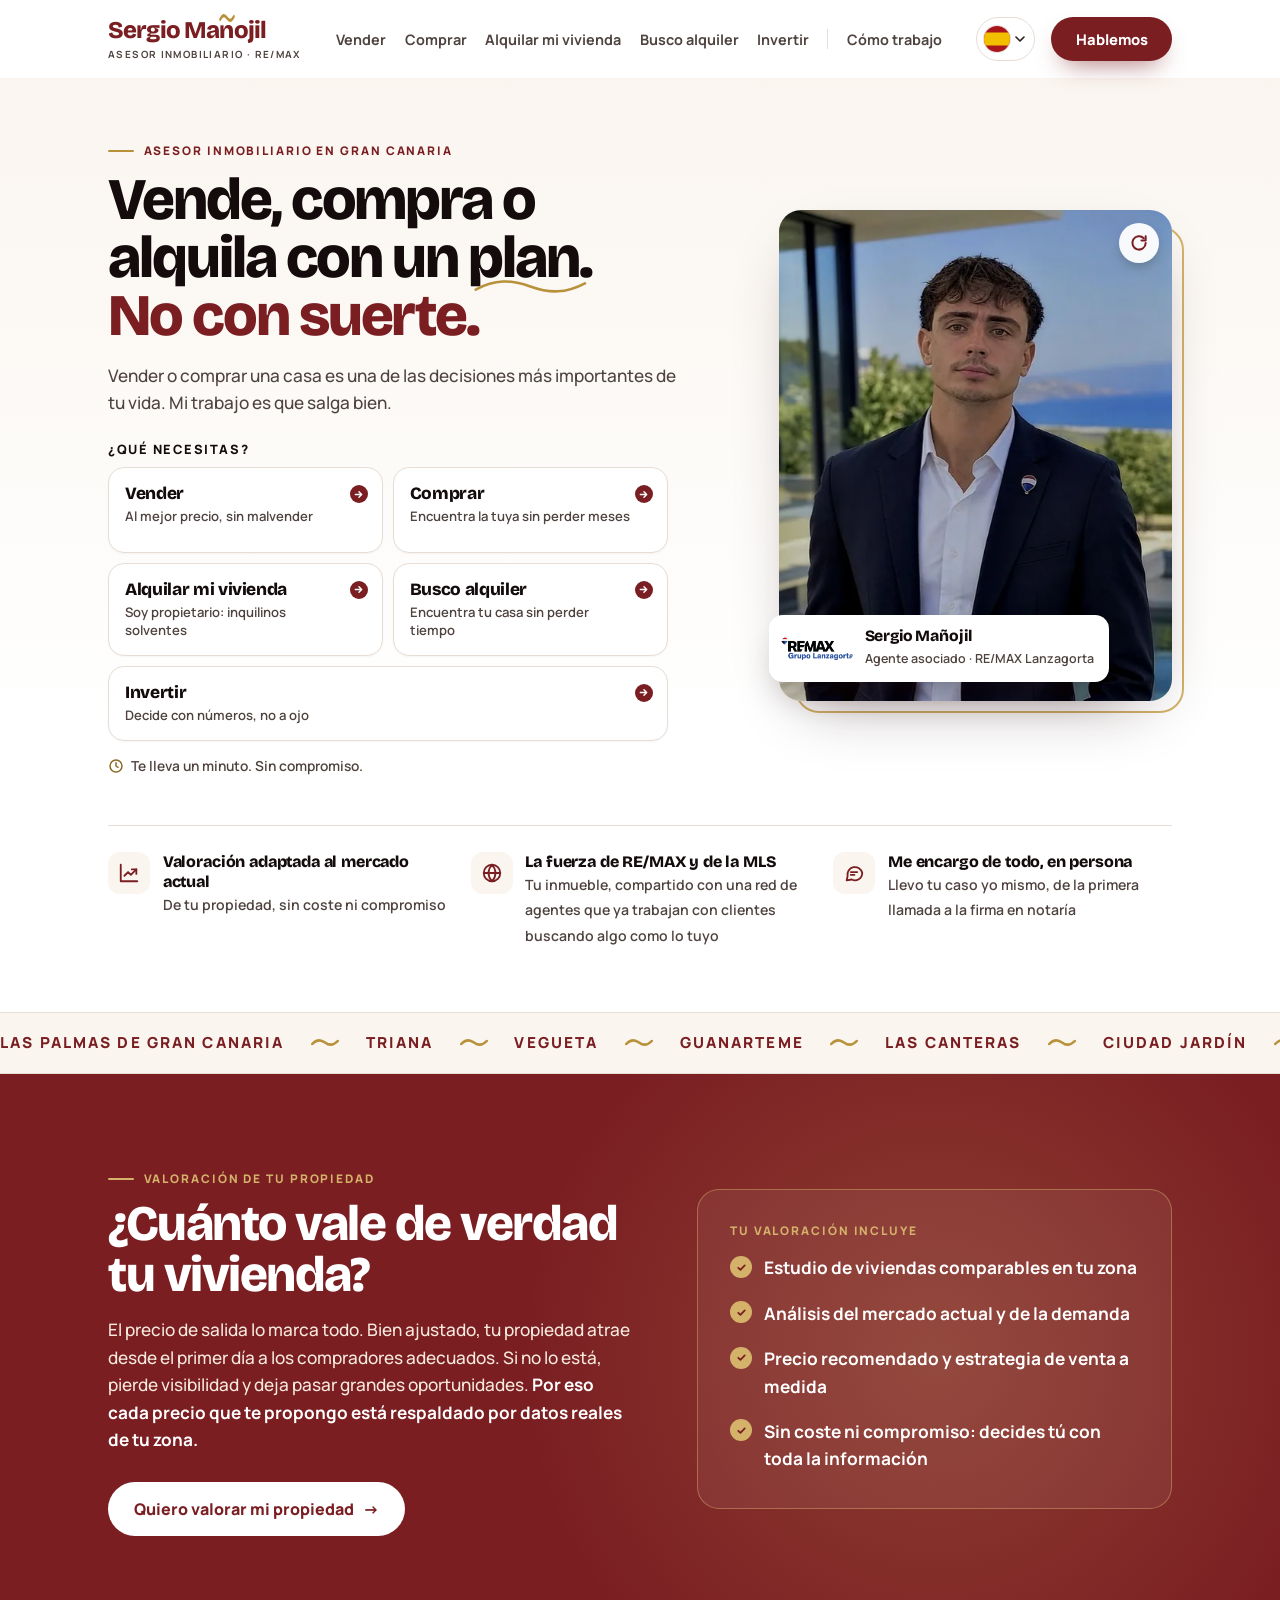
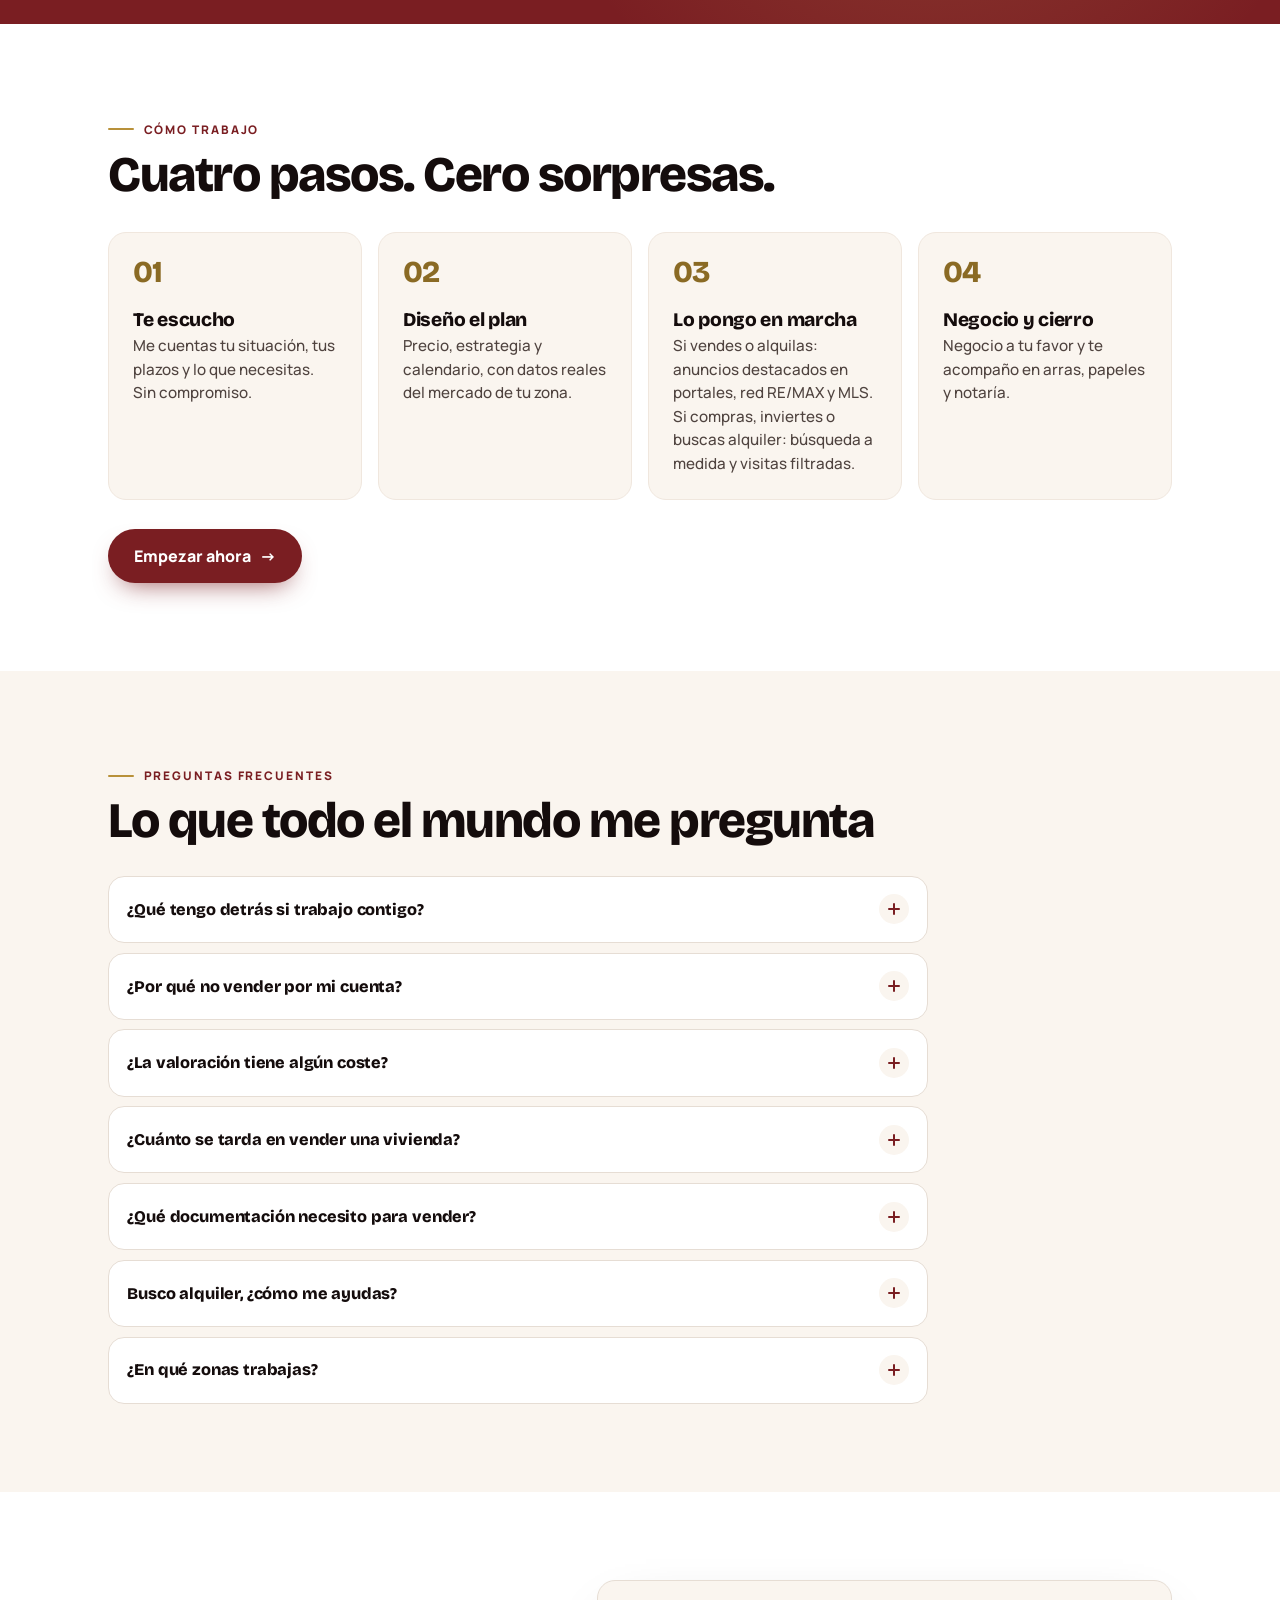
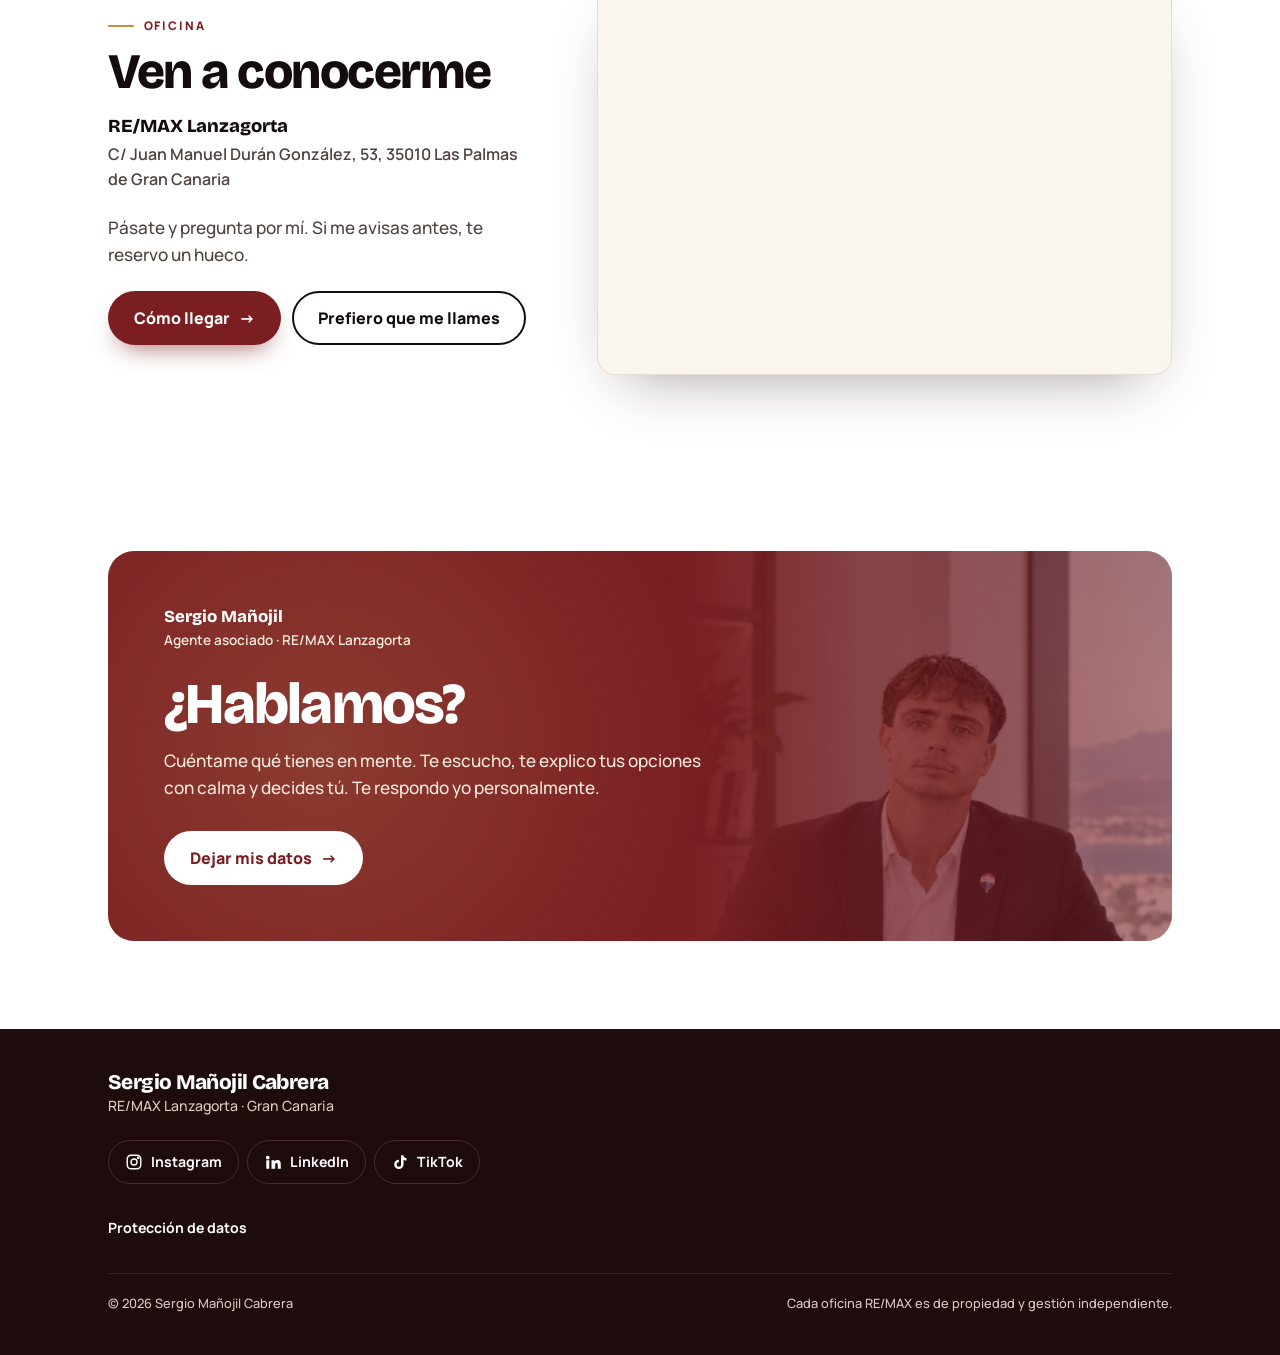
==== commit 58f3b1bb: "Pasos alineados arriba; «una de las decisiones más importantes» Co-Authored-By: Claude Opus 5.5 <nor" ====
--- a/index.html
+++ b/index.html
@@ -178,7 +178,7 @@
 
 /* Proceso */
 .pasos{list-style:none;display:grid;gap:.8rem;margin-top:2rem;counter-reset:p}
-.pasos li{counter-increment:p;display:grid;grid-template-columns:auto 1fr;gap:.2rem 1rem;align-items:start;padding:1.25rem;border-radius:var(--r);background:var(--crema);border:1px solid #F0E7DE}
+.pasos li{counter-increment:p;display:grid;grid-template-columns:auto 1fr;gap:.2rem 1rem;align-items:start;align-content:start;padding:1.25rem;border-radius:var(--r);background:var(--crema);border:1px solid #F0E7DE}
 .pasos li::before{content:counter(p,decimal-leading-zero);grid-row:span 2;font:800 1.9rem/1 var(--display);color:var(--oro-texto);letter-spacing:-.03em;min-width:2.6rem}
 .pasos h3{margin-top:.15rem}
 .pasos p{grid-column:2;font-size:.95rem;color:var(--suave);line-height:1.55}
@@ -498,7 +498,7 @@
         <span class="w"><span style="--i:0" data-en="Sell,">Vende,</span></span> <span class="w"><span style="--i:1" data-en="buy">compra</span></span> <span class="w"><span style="--i:2" data-en="or">o</span></span><br> <span class="w"><span style="--i:3" data-en="rent">alquila</span></span> <span class="w"><span style="--i:4" data-en="with">con</span></span> <span class="w"><span style="--i:5" data-en="a">un</span></span> <span class="w w-sub"><span style="--i:6" class="subrayado">plan.<svg viewBox="0 0 40 12" preserveAspectRatio="none" aria-hidden="true"><path d="M3 8 C9 1.5 14 1.5 20 6 S 31 10.5 37 4"><animate class="ola" attributeName="d" dur="3.4s" begin="1.9s" repeatCount="indefinite" calcMode="spline" keyTimes="0;.5;1" keySplines=".45 0 .55 1;.45 0 .55 1" values="M3 8 C9 1.5 14 1.5 20 6 S 31 10.5 37 4;M3 5 C9 10.5 14 10.5 20 6 S 31 1.5 37 8;M3 8 C9 1.5 14 1.5 20 6 S 31 10.5 37 4"/></path></svg></span></span><br>
         <span class="w rojo"><span style="--i:7" data-en="Not">No</span></span> <span class="w rojo"><span style="--i:8" data-en="with">con</span></span> <span class="w rojo"><span style="--i:9" data-en="luck.">suerte.</span></span>
       </h1>
-      <p class="lead entra" style="--d:450">Vender o comprar una casa es de las decisiones más caras de tu vida. Mi trabajo es que salga bien.</p>
+      <p class="lead entra" style="--d:450">Vender o comprar una casa es una de las decisiones más importantes de tu vida. Mi trabajo es que salga bien.</p>
       <p class="pregunta entra" style="--d:550">¿Qué necesitas?</p>
       <div class="chips" role="group" aria-label="¿Qué necesitas?">
         <button type="button" class="chip entra" style="--d:600" data-abrir="vender"><b>Vender</b><span>Al mejor precio, sin malvender</span></button>
@@ -707,7 +707,7 @@
   var TEN='Sergio Mañojil | Real estate advisor in Gran Canaria · RE/MAX Lanzagorta',MEN='Sell, buy or rent in Gran Canaria with a plan, not with luck. A valuation tailored to today\'s market and direct contact with Sergio Mañojil, of RE/MAX Lanzagorta.';
   var MSG_EN={general:'Hi Sergio, I saw your website and I would like to talk to you.',vender:'Hi Sergio, I saw your website and I want to sell my property.',comprar:'Hi Sergio, I saw your website and I am looking for a property to buy.',alquilar:'Hi Sergio, I saw your website and I want to rent out my property.',inquilino:'Hi Sergio, I saw your website and I am looking for a home to rent.',invertir:'Hi Sergio, I saw your website and I am interested in investing in Gran Canaria.'};
   var D={"Saltar al contenido":"Skip to content","Asesor inmobiliario · RE/MAX":"Real estate advisor · RE/MAX","Hablemos":"Let's talk","Menú principal":"Main menu","Vender":"Sell","Comprar":"Buy","Alquilar":"Rent","Invertir":"Invest","Cómo trabajo":"How I work","Oficina":"Office","Contacto":"Contact","Idioma":"Language","Abrir menú":"Open menu","Cerrar menú":"Close menu","Servicios":"Services","Conóceme":"About me","Preguntas frecuentes":"Frequently asked questions",
-  "Asesor inmobiliario en Gran Canaria":"Real estate advisor in Gran Canaria","Vender o comprar una casa es de las decisiones más caras de tu vida. Mi trabajo es que salga bien.":"Buying or selling a home is one of the most expensive decisions of your life. My job is to make it go well.","¿Qué necesitas?":"What do you need?","Al mejor precio, sin malvender":"At the best price, without underselling","Encuentra la tuya sin perder meses":"Find yours without wasting months","Decide con números, no a ojo":"Decide with numbers, not guesswork","Te lleva un minuto. Sin compromiso.":"It takes a minute. No obligation.",
+  "Asesor inmobiliario en Gran Canaria":"Real estate advisor in Gran Canaria","Vender o comprar una casa es una de las decisiones más importantes de tu vida. Mi trabajo es que salga bien.":"Buying or selling a home is one of the most important decisions of your life. My job is to make it go well.","¿Qué necesitas?":"What do you need?","Al mejor precio, sin malvender":"At the best price, without underselling","Encuentra la tuya sin perder meses":"Find yours without wasting months","Decide con números, no a ojo":"Decide with numbers, not guesswork","Te lleva un minuto. Sin compromiso.":"It takes a minute. No obligation.",
   "Dar la vuelta a la foto":"Flip the photo","Sergio Mañojil, asesor inmobiliario. Ir al inicio":"Sergio Mañojil, real estate advisor. Go to top","Oficina RE/MAX Lanzagorta":"RE/MAX Lanzagorta office",
   
   "¿Cuánto vale de verdad tu vivienda?":"What is your home really worth?","Estudio de viviendas comparables en tu zona":"Study of comparable homes in your area",
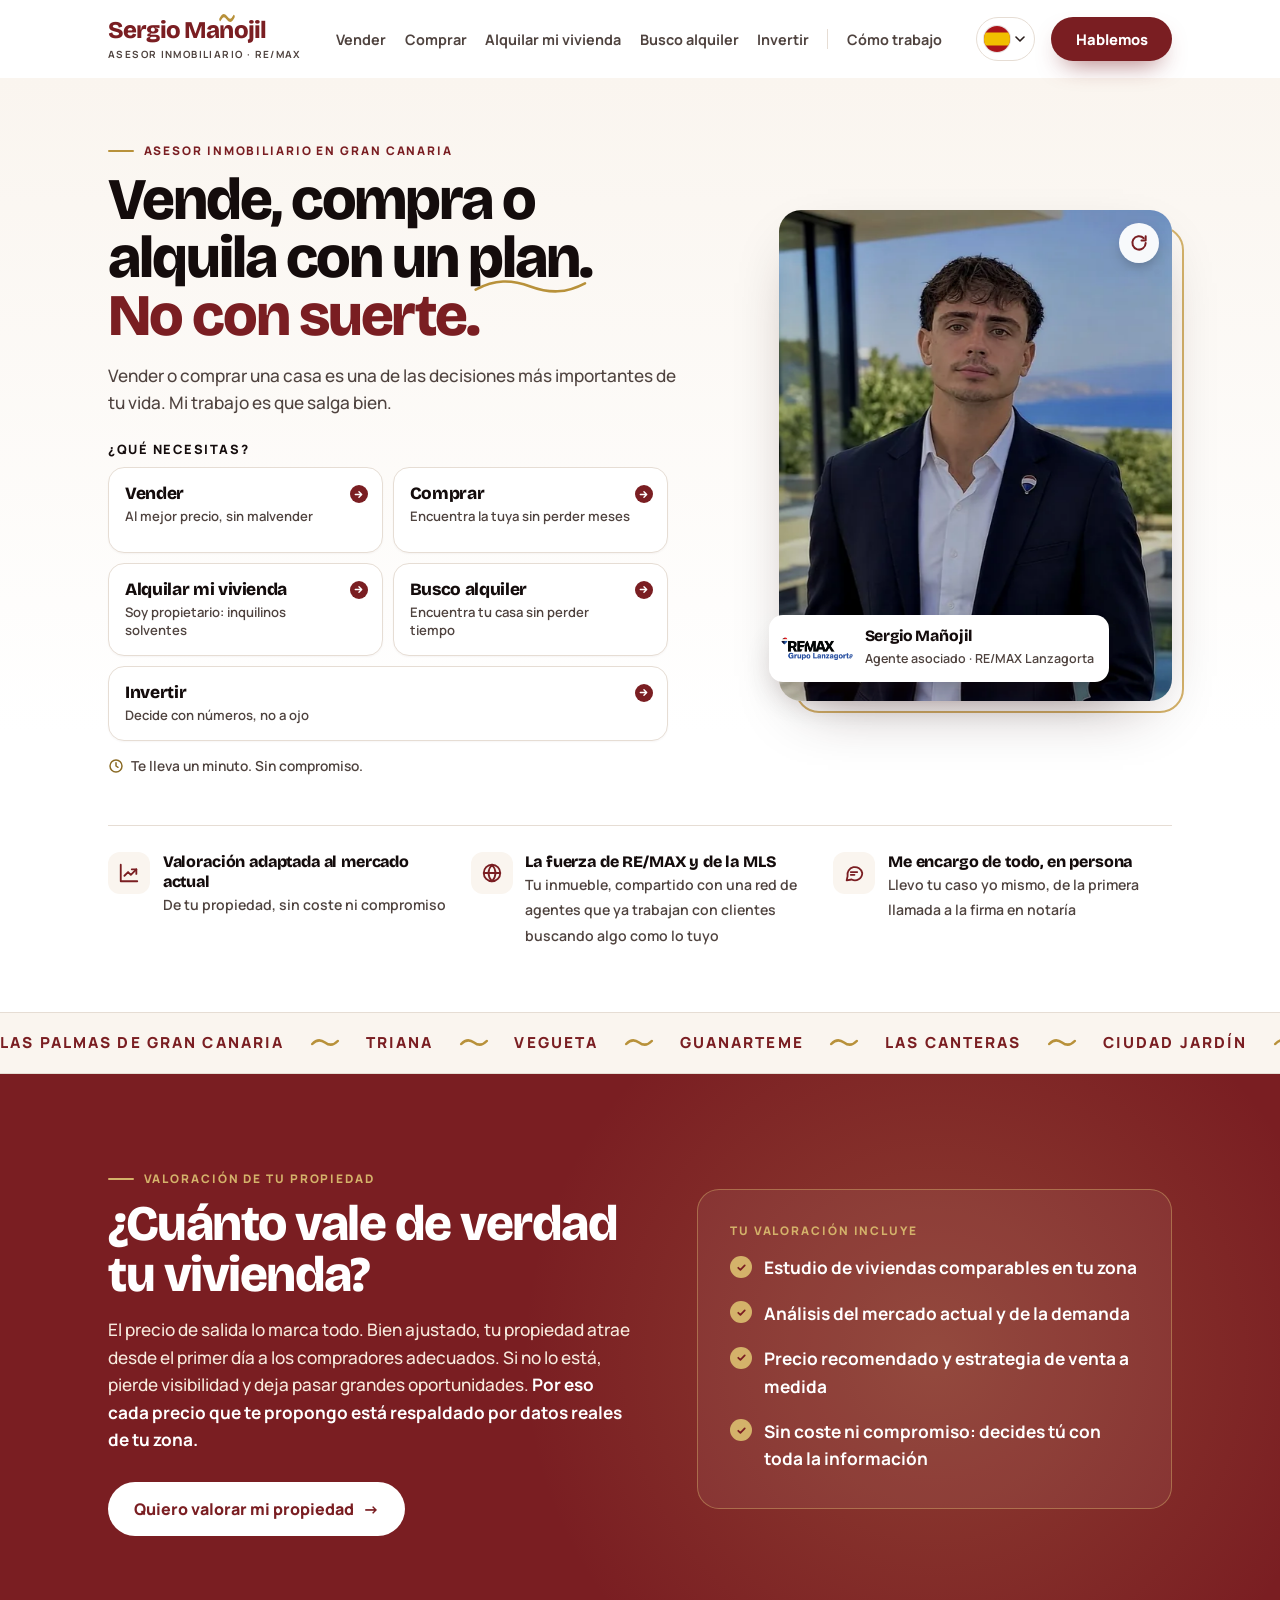
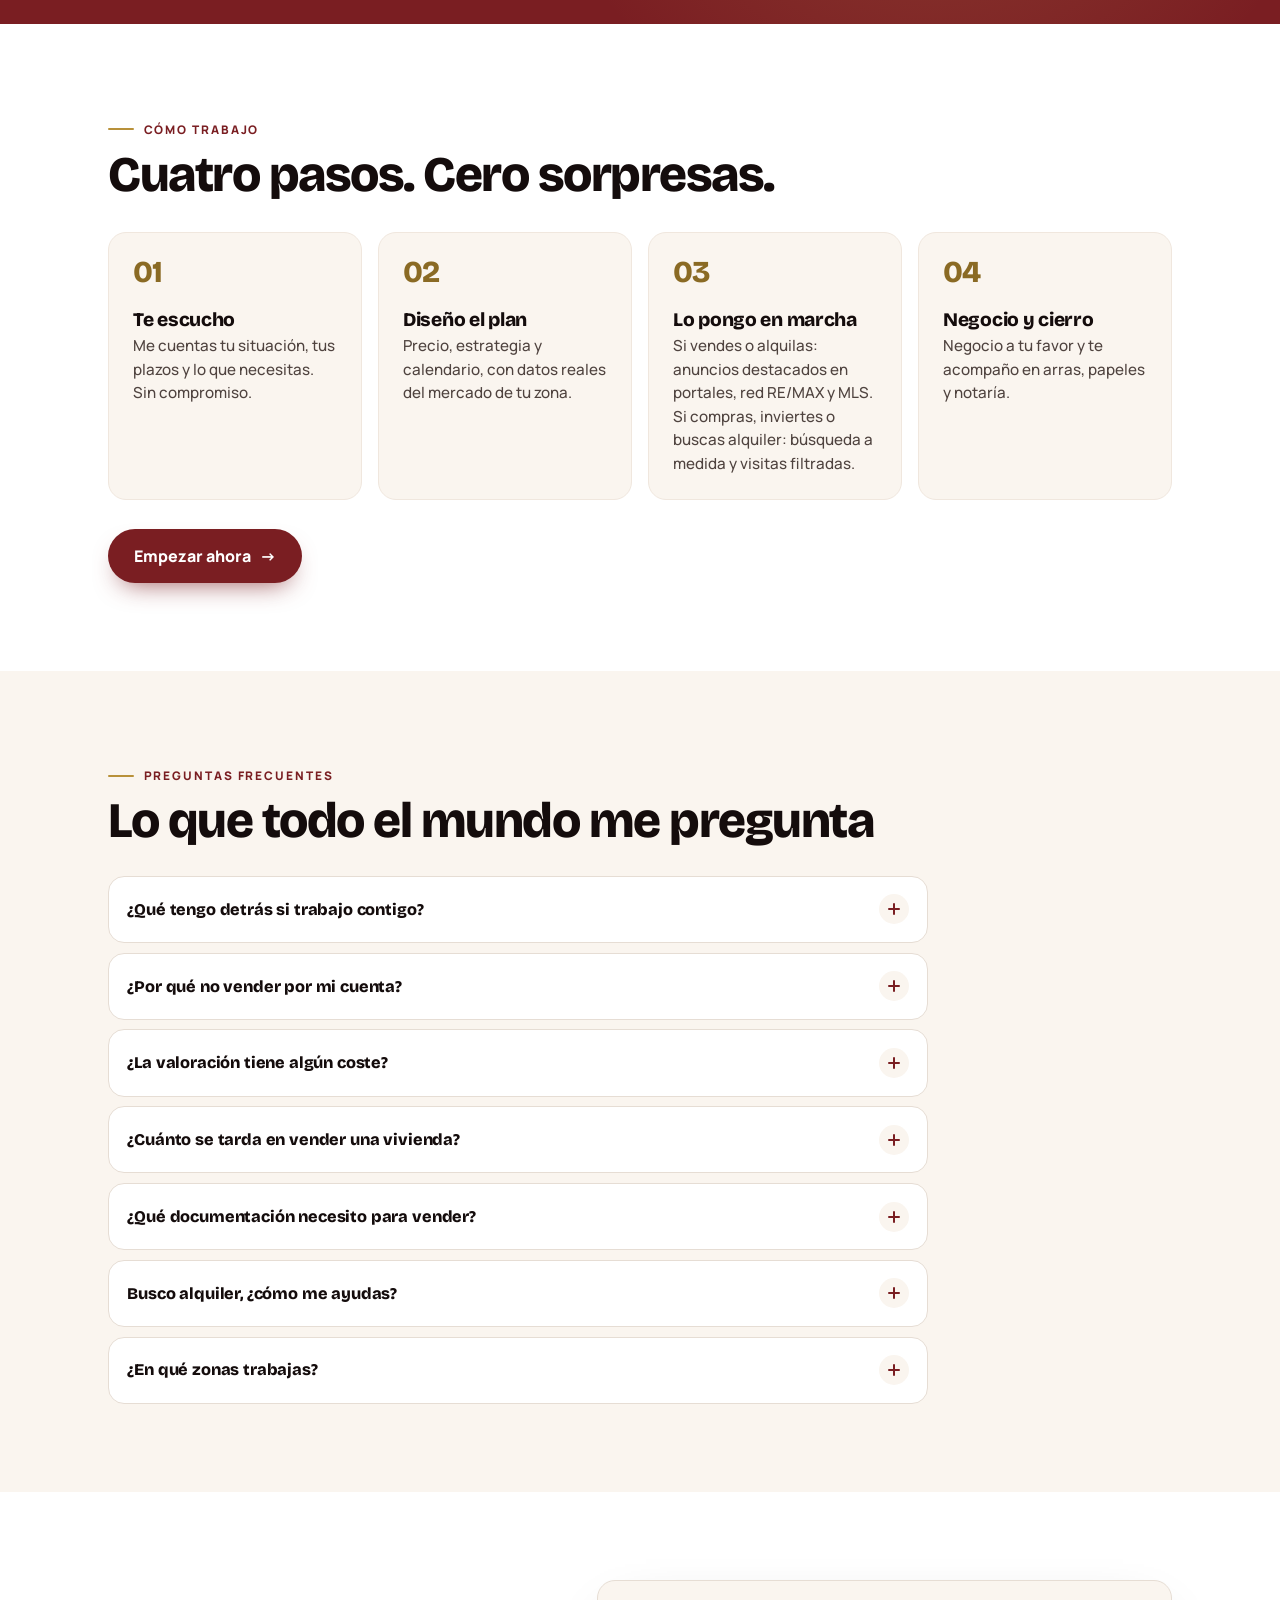
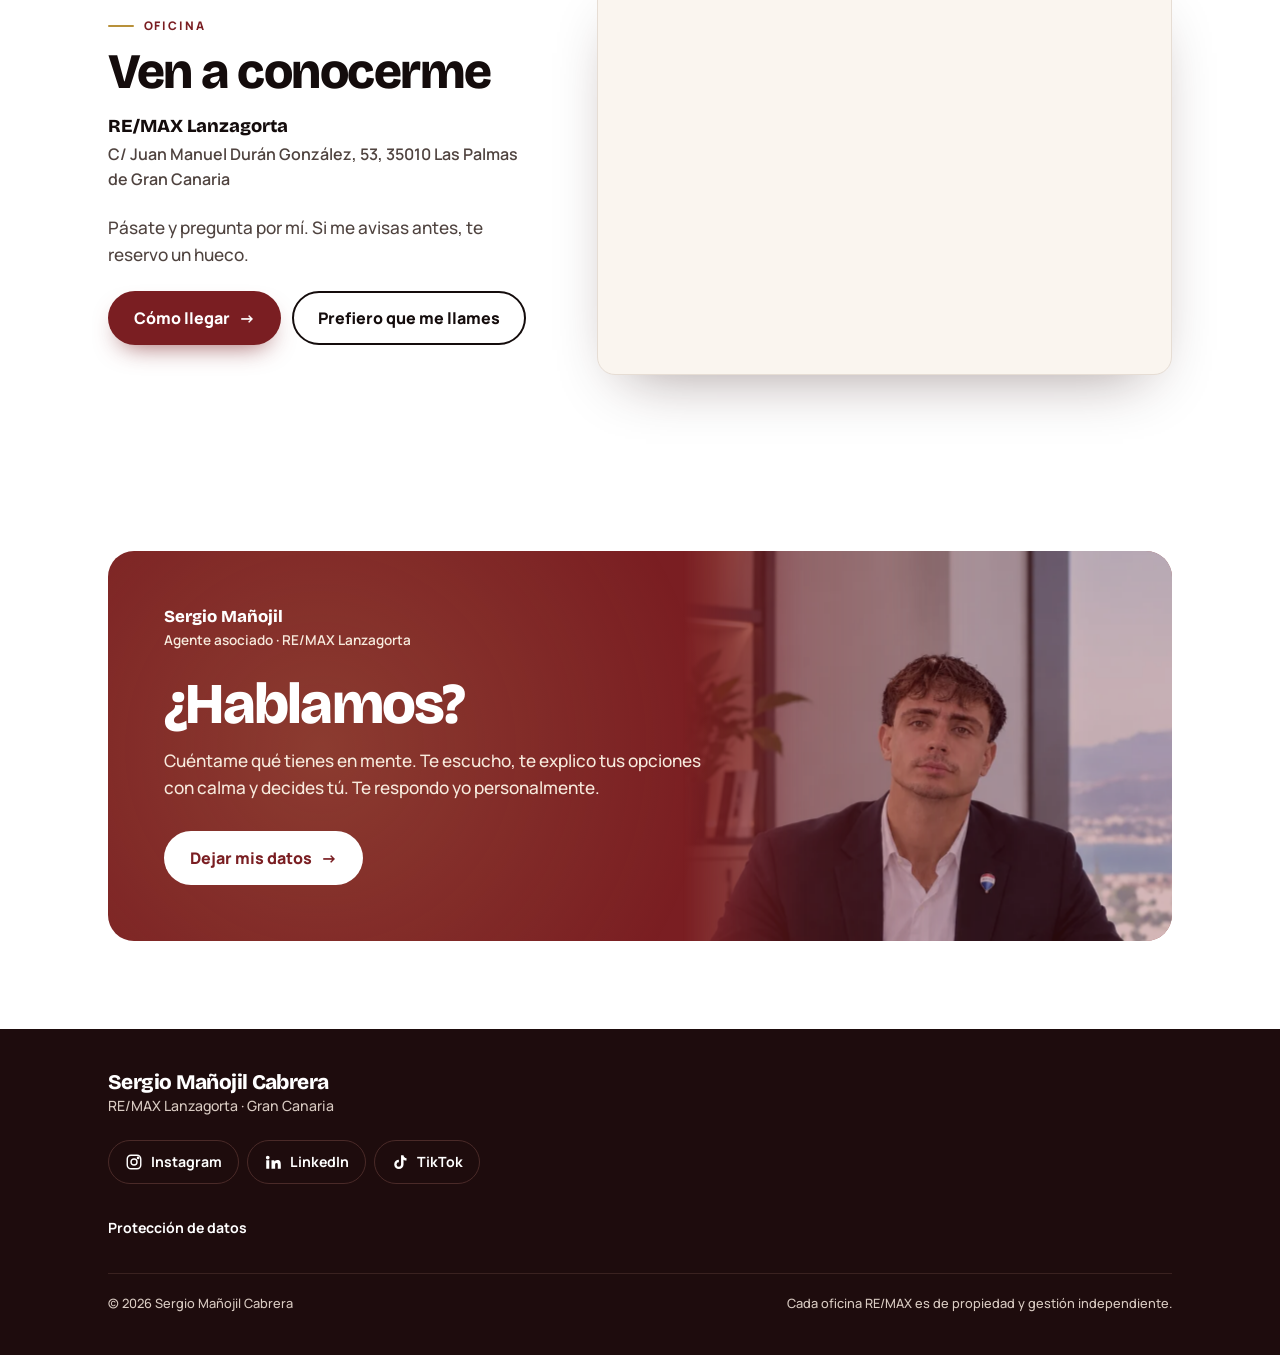
==== commit 2298930d: "Email obligatorio, detalles recomendables, foto de contacto más visible Co-Authored-By: Claude Opus " ====
--- a/index.html
+++ b/index.html
@@ -370,13 +370,13 @@
 @media(min-width:900px){.ofi .wrap{grid-template-columns:.85fr 1.15fr;gap:4rem}.mapa{aspect-ratio:16/11}}
 /* Foto de la oficina en contacto, con fundido */
 .caja-foto{position:absolute;left:0;right:0;top:0;height:260px;z-index:-1;-webkit-mask-image:linear-gradient(180deg,#000 0%,rgba(0,0,0,.55) 45%,transparent 100%);mask-image:linear-gradient(180deg,#000 0%,rgba(0,0,0,.55) 45%,transparent 100%)}
-.caja-foto img{width:100%;height:100%;object-fit:cover;object-position:50% 30%;opacity:.3;filter:saturate(.65) contrast(1.05);transform:scale(1.1);will-change:transform}
+.caja-foto img{width:100%;height:100%;object-fit:cover;object-position:50% 37%;opacity:.45;filter:saturate(.65) contrast(1.05);transform:scale(1.1);will-change:transform}
 .caja{padding-top:150px}
 @media(min-width:900px){
   .caja{padding-top:clamp(1.8rem,6vw,3.5rem)}
   .caja>:not(.caja-foto){max-width:58%}
-  .caja-foto{left:auto;width:46%;height:auto;bottom:0;-webkit-mask-image:linear-gradient(90deg,transparent 0%,rgba(0,0,0,.6) 35%,#000 100%);mask-image:linear-gradient(90deg,transparent 0%,rgba(0,0,0,.6) 35%,#000 100%)}
-  .caja-foto img{object-position:50% 28%;opacity:.42}
+  .caja-foto{left:auto;width:46%;height:auto;bottom:0;-webkit-mask-image:linear-gradient(90deg,transparent 0%,rgba(0,0,0,.75) 25%,#000 60%);mask-image:linear-gradient(90deg,transparent 0%,rgba(0,0,0,.75) 25%,#000 60%)}
+  .caja-foto img{object-position:50% 28%;opacity:.68;filter:saturate(.85) contrast(1.05)}
 }
 @media(prefers-reduced-motion:reduce){.cinta-pista,.girar{animation:none!important}.cara.frente img,.caja-foto img{transform:none}}
 
@@ -658,9 +658,9 @@
       <label>Nombre<input id="f-nombre" name="nombre" required autocomplete="given-name" enterkeyhint="next"></label>
       <div class="fila">
         <label>Teléfono<input id="f-tel" name="tel" required type="tel" inputmode="tel" autocomplete="tel" enterkeyhint="next"></label>
-        <label><span>Email <small>(opcional)</small></span><input id="f-mail" name="email" type="email" inputmode="email" autocomplete="email" enterkeyhint="next"></label>
+        <label>Email<input id="f-mail" name="email" required type="email" inputmode="email" autocomplete="email" enterkeyhint="next"></label>
       </div>
-      <details class="mas" id="mas"><summary>Añadir detalles <small>(opcional)</small></summary><div class="campos"><div class="campos" id="campos" style="padding:0"></div><label>Comentarios<textarea id="f-com" name="comentarios" rows="3" placeholder="Cualquier cosa que quieras contarme"></textarea></label></div></details>
+      <details class="mas" id="mas"><summary>Añadir detalles <small>(recomendable)</small></summary><div class="campos"><div class="campos" id="campos" style="padding:0"></div><label>Comentarios<textarea id="f-com" name="comentarios" rows="3" placeholder="Cualquier cosa que quieras contarme"></textarea></label></div></details>
       <label class="chk" id="chk-l"><input type="checkbox" id="f-ok" required><span>Acepto que Sergio me contacte con estos datos para atender mi solicitud.</span></label>
       <details class="privacidad"><summary>Ver información de protección de datos</summary><ul data-privacidad></ul></details>
       <p class="err" id="f-err" role="alert" hidden></p>
@@ -718,7 +718,7 @@
   "Responsable:":"Data controller:","Finalidad:":"Purpose:","atender tu solicitud y contactar contigo por teléfono, WhatsApp o email.":"to handle your request and contact you by phone, WhatsApp or email.","Legitimación:":"Legal basis:","tu consentimiento, que puedes retirar cuando quieras.":"your consent, which you can withdraw at any time.","Destinatarios:":"Recipients:","no se ceden a terceros, salvo obligación legal. Un proveedor técnico de formularios (FormSubmit) solo me hace llegar tu mensaje.":"not shared with third parties unless legally required. A technical form provider (FormSubmit) only delivers your message to me.","Conservación:":"Retention:","el tiempo necesario para atender tu solicitud.":"as long as needed to handle your request.","Derechos:":"Rights:",
   "Cuéntame qué necesitas":"Tell me what you need","Te respondo personalmente. Sin compromiso.":"I'll reply personally. No obligation.","Elige una opción y te respondo personalmente. Sin compromiso.":"Pick an option and I'll reply personally. No obligation.","Enviar":"Send","Enviando…":"Sending…","Vamos a vender tu vivienda":"Let's sell your home","Vamos a encontrar tu vivienda":"Let's find your home","Cuéntame qué buscas y te aviso de lo que encaje contigo.":"Tell me what you're looking for and I'll let you know what fits.","Empezar mi búsqueda":"Start my search","Vamos a alquilar tu vivienda":"Let's rent out your home","Te ayudo a encontrar inquilinos con perfil solvente y a hacerlo todo bien.":"I'll help you find reliable tenants and do everything right.","Quiero alquilar mi vivienda":"Rent out my home","Vamos a analizar tu inversión":"Let's analyse your investment","Cuéntame tu objetivo y lo vemos con números.":"Tell me your goal and we'll look at it with numbers.","Analizar mi inversión":"Analyse my investment",
   "Nombre":"Name","Teléfono":"Phone","Email":"Email","(opcional)":"(optional)","Añadir detalles":"Add details","Comentarios":"Comments","Cualquier cosa que quieras contarme":"Anything you'd like to tell me","Acepto que Sergio me contacte con estos datos para atender mi solicitud.":"I agree that Sergio may contact me with these details to handle my request.","Ver información de protección de datos":"See data protection information","¿Prefieres hablar ya?":"Prefer to talk now?","¡Recibido,":"Got it,","Reviso tu caso y te contacto yo mismo por teléfono. Si te corre prisa, escríbeme por WhatsApp.":"I'll review your case and call you myself. If you're in a hurry, message me on WhatsApp.","Escríbeme un email":"Email me","¿Solo tienes una duda?":"Just a quick question?","Reviso tu caso y te contacto yo mismo lo antes posible.":"I'll review your case and contact you myself as soon as possible.",
-  "Necesito tu nombre y un teléfono válido para llamarte.":"I need your name and a valid phone number to call you.","Revisa el email o déjalo en blanco.":"Check the email or leave it blank.","Marca la casilla para que pueda contactarte.":"Tick the box so I can contact you.",
+  "Necesito tu nombre y un teléfono válido para llamarte.":"I need your name and a valid phone number to call you.","Necesito un email válido para enviarte la información.":"I need a valid email to send you the information.","(recomendable)":"(recommended)","Marca la casilla para que pueda contactarte.":"Tick the box so I can contact you.",
   "Tipo de inmueble":"Property type","Municipio":"Municipality","Barrio o calle aproximada":"Neighbourhood or approximate street","Superficie (m²)":"Size (m²)","Habitaciones":"Bedrooms","¿Cuándo te gustaría vender?":"When would you like to sell?","Precio que tienes en mente (€)":"Price you have in mind (€)","Zonas que te interesan":"Areas you're interested in","Presupuesto máximo (€)":"Maximum budget (€)","Habitaciones (mínimo)":"Bedrooms (minimum)","Financiación":"Financing","¿Cuándo quieres comprar?":"When do you want to buy?","¿Está amueblada?":"Is it furnished?","¿Cuándo estaría disponible?":"When would it be available?","Renta que tienes en mente (€/mes)":"Rent you have in mind (€/month)","Presupuesto (€)":"Budget (€)","Objetivo":"Goal","¿Cuándo quieres invertir?":"When do you want to invest?",
   "Sin indicar":"Not specified","Piso":"Flat","Ático":"Penthouse","Dúplex":"Duplex","Casa / chalet":"House / villa","Local comercial":"Commercial premises","Suelo / terreno":"Land / plot","Finca":"Rural estate (finca)","Garaje / trastero":"Garage / storage room","Edificio":"Building","Otro":"Other","Fondos propios":"Own funds","Necesito hipoteca":"I need a mortgage","Ya tengo hipoteca aprobada":"Mortgage already approved","Aún no lo sé":"Not sure yet","Lo antes posible":"As soon as possible","En 1-3 meses":"In 1-3 months","En 3-6 meses":"In 3-6 months","Más adelante":"Later on","Solo quiero informarme":"Just finding out","Sí":"Yes","Parcialmente":"Partly","Ya":"Now","Alquiler de larga duración":"Long-term rental","Alquiler vacacional":"Holiday rental","Reforma y venta":"Renovate and sell","Patrimonio a largo plazo":"Long-term wealth","Lo estoy valorando":"Still deciding"};
   D['acceso, rectificación, supresión, oposición, limitación y portabilidad, escribiendo a '+C.EMAIL_ADDRESS+'. Puedes reclamar ante la Agencia Española de Protección de Datos (aepd.es).']='access, rectification, erasure, objection, restriction and portability, by writing to '+C.EMAIL_ADDRESS+'. You can lodge a complaint with the Spanish Data Protection Agency (aepd.es).';
@@ -846,15 +846,15 @@
     var vT=t.value.trim(),vM=m.value.trim();
     marcar(n,!n.value.trim());if(!n.value.trim())mal.push(n);
     var telMal=!/^[+0-9 ().\-]{9,20}$/.test(vT);marcar(t,telMal);if(telMal)mal.push(t);
-    var mailMal=vM&&!/^[^@\s]+@[^@\s]+\.[^@\s]{2,}$/.test(vM);marcar(m,mailMal);if(mailMal)mal.push(m);
+    var mailMal=!/^[^@\s]+@[^@\s]+\.[^@\s]{2,}$/.test(vM);marcar(m,mailMal);if(mailMal)mal.push(m);
     id('chk-l').classList.toggle('error',!c.checked);if(!c.checked)mal.push(c);
     if(!cur){seg.classList.add('error');mal.unshift(seg.querySelector('button'))}
-    if(mal.length){var faltan=!n.value.trim()||telMal;err.textContent=!cur?'Elige arriba qué necesitas.':(faltan?'Necesito tu nombre y un teléfono válido para llamarte.':(mailMal?'Revisa el email o déjalo en blanco.':'Marca la casilla para que pueda contactarte.'));err.hidden=false;L(err);mal[0].focus();return}
+    if(mal.length){var faltan=!n.value.trim()||telMal;err.textContent=!cur?'Elige arriba qué necesitas.':(faltan?'Necesito tu nombre y un teléfono válido para llamarte.':(mailMal?'Necesito un email válido para enviarte la información.':'Marca la casilla para que pueda contactarte.'));err.hidden=false;L(err);mal[0].focus();return}
     err.hidden=true;
     var lineas=[];$('[data-f]',campos).forEach(function(x){var v=x.value.trim();if(v)lineas.push('• '+x.dataset.f+': '+v)});
     var com=id('f-com')?id('f-com').value.trim():'';
     var origen=new URLSearchParams(location.search).get('src')||'directo';
-    var txt='Solicitud web: quiero '+T[cur].x+'.\n\n• Nombre: '+n.value.trim()+'\n• Teléfono: '+vT+(vM?'\n• Email: '+vM:'')+(lineas.length?'\n'+lineas.join('\n'):'')+(com?'\n• Comentarios: '+com:'')+'\n• Origen: '+origen;
+    var txt='Solicitud web: quiero '+T[cur].x+'.\n\n• Nombre: '+n.value.trim()+'\n• Teléfono: '+vT+'\n• Email: '+vM+(lineas.length?'\n'+lineas.join('\n'):'')+(com?'\n• Comentarios: '+com:'')+'\n• Origen: '+origen;
     var nombre=n.value.trim();
     function bloquear(on){enviando=on;btn.disabled=on;btn.textContent=on?'Enviando…':T[cur].b;L(btn)}
     function hecho(){bloquear(false);form.reset();$('[aria-invalid]',form).forEach(function(x){x.removeAttribute('aria-invalid')});id('mas').open=false;id('ok-n').textContent=nombre;form.hidden=true;ok.hidden=false;L(ok);hoja.querySelector('.hoja-cuerpo').scrollTop=0}
@@ -862,7 +862,7 @@
     // Antirrobots: campo trampa relleno o envío en menos de 3 s (ningún humano es tan rápido) = se descarta en silencio
     if(id('f-hp').value||Date.now()-t0<3000){hecho();return}
     bloquear(true);
-    fetch(C.FORM_ENDPOINT,{method:'POST',headers:{'Content-Type':'application/json',Accept:'application/json'},body:JSON.stringify({_subject:'Nueva solicitud web: '+T[cur].t,_template:'table',_honey:'',interes:cur,nombre:nombre,telefono:vT,email:vM||'(no indicado)',mensaje:txt,origen:origen,consentimiento:true})})
+    fetch(C.FORM_ENDPOINT,{method:'POST',headers:{'Content-Type':'application/json',Accept:'application/json'},body:JSON.stringify({_subject:'Nueva solicitud web: '+T[cur].t,_template:'table',_honey:'',interes:cur,nombre:nombre,telefono:vT,email:vM,mensaje:txt,origen:origen,consentimiento:true})})
       .then(function(r){return r.json().catch(function(){return{}}).then(function(j){if(!r.ok||j.success===false||j.success==='false')throw 0;hecho()})})
       .catch(fallo);
   });
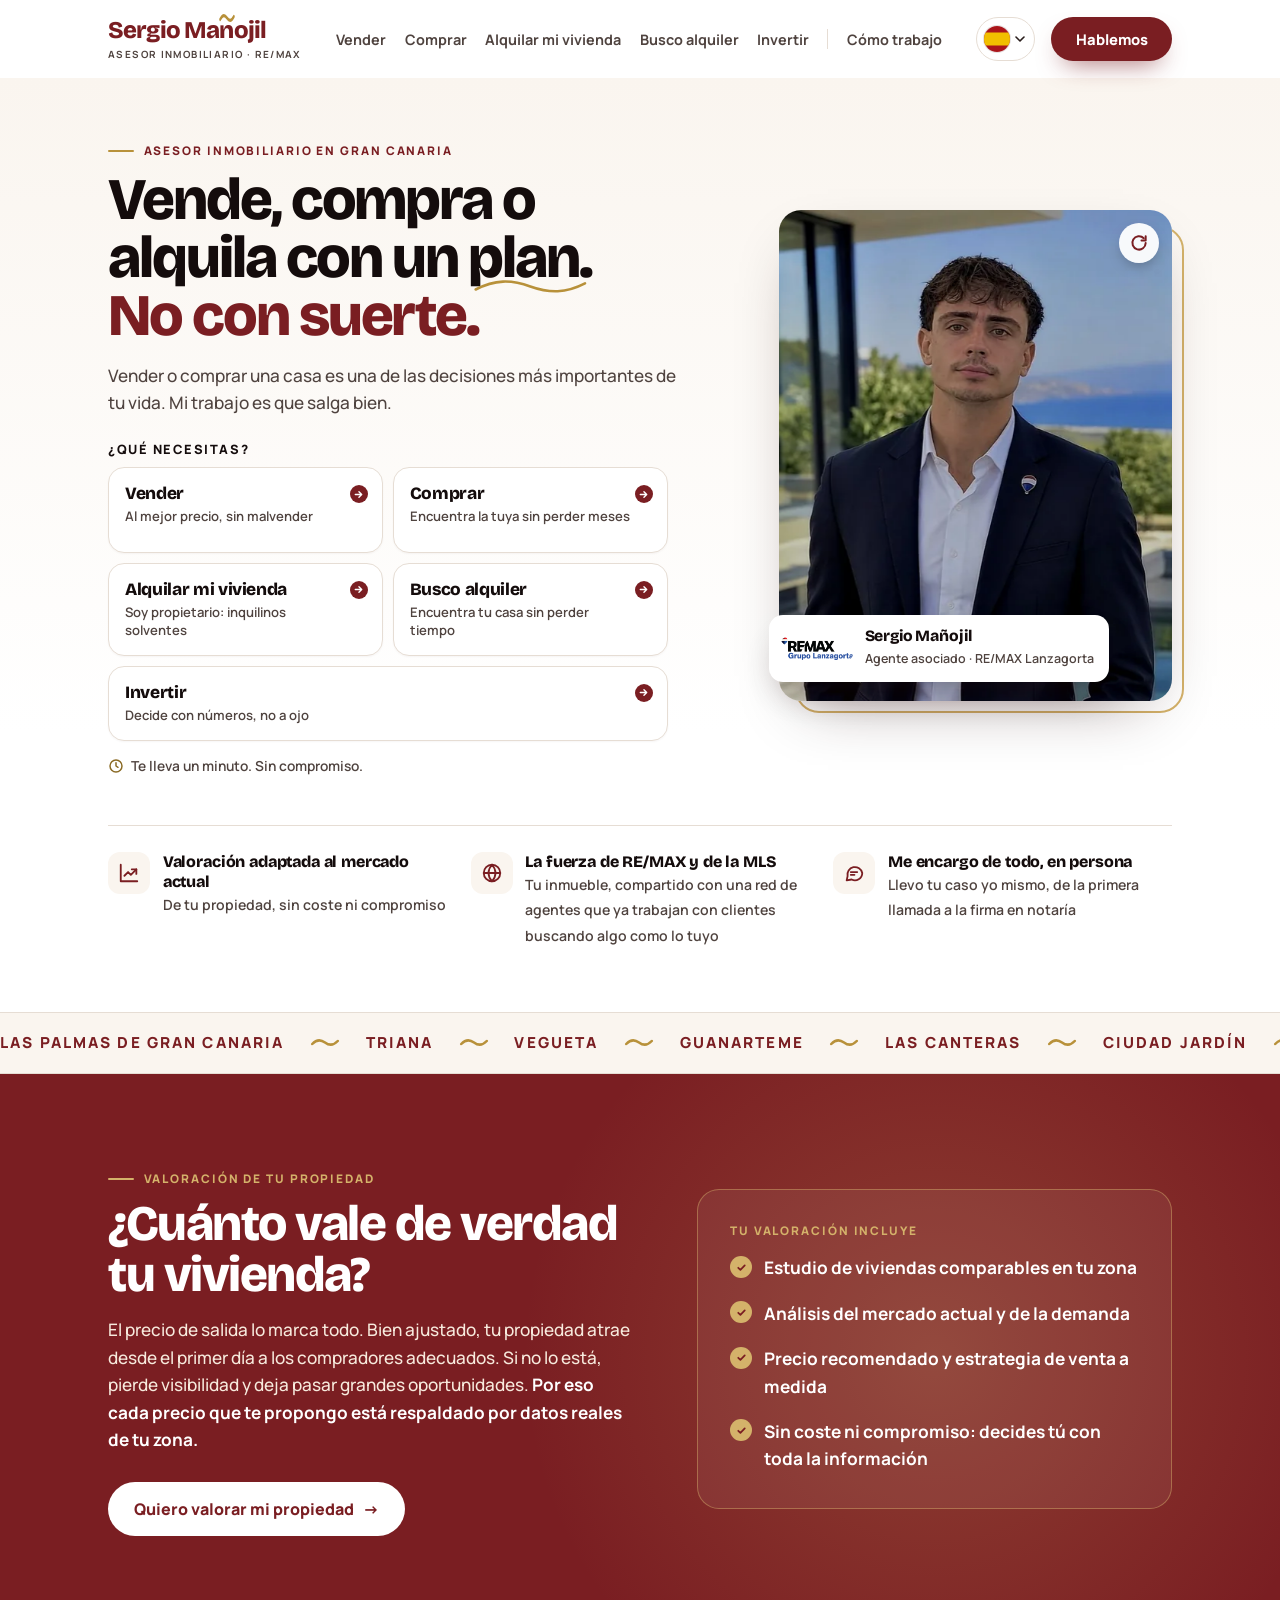
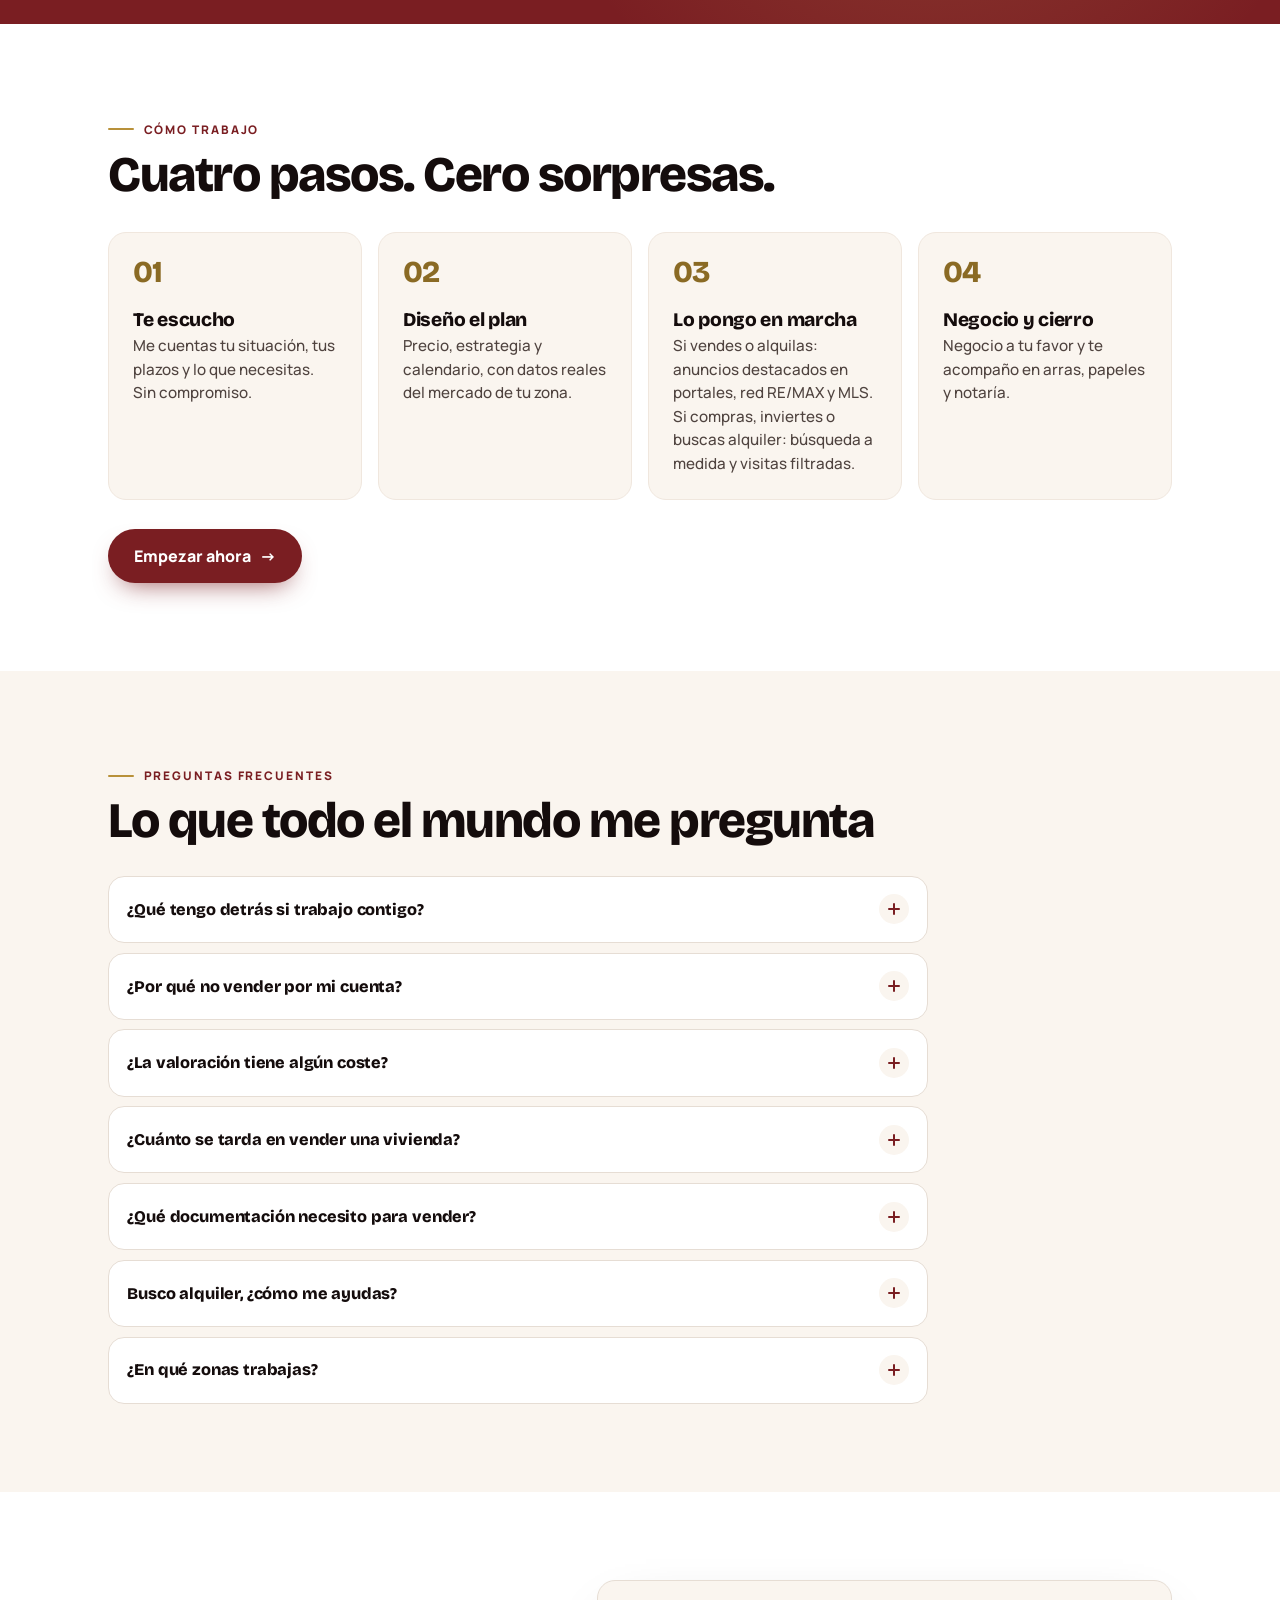
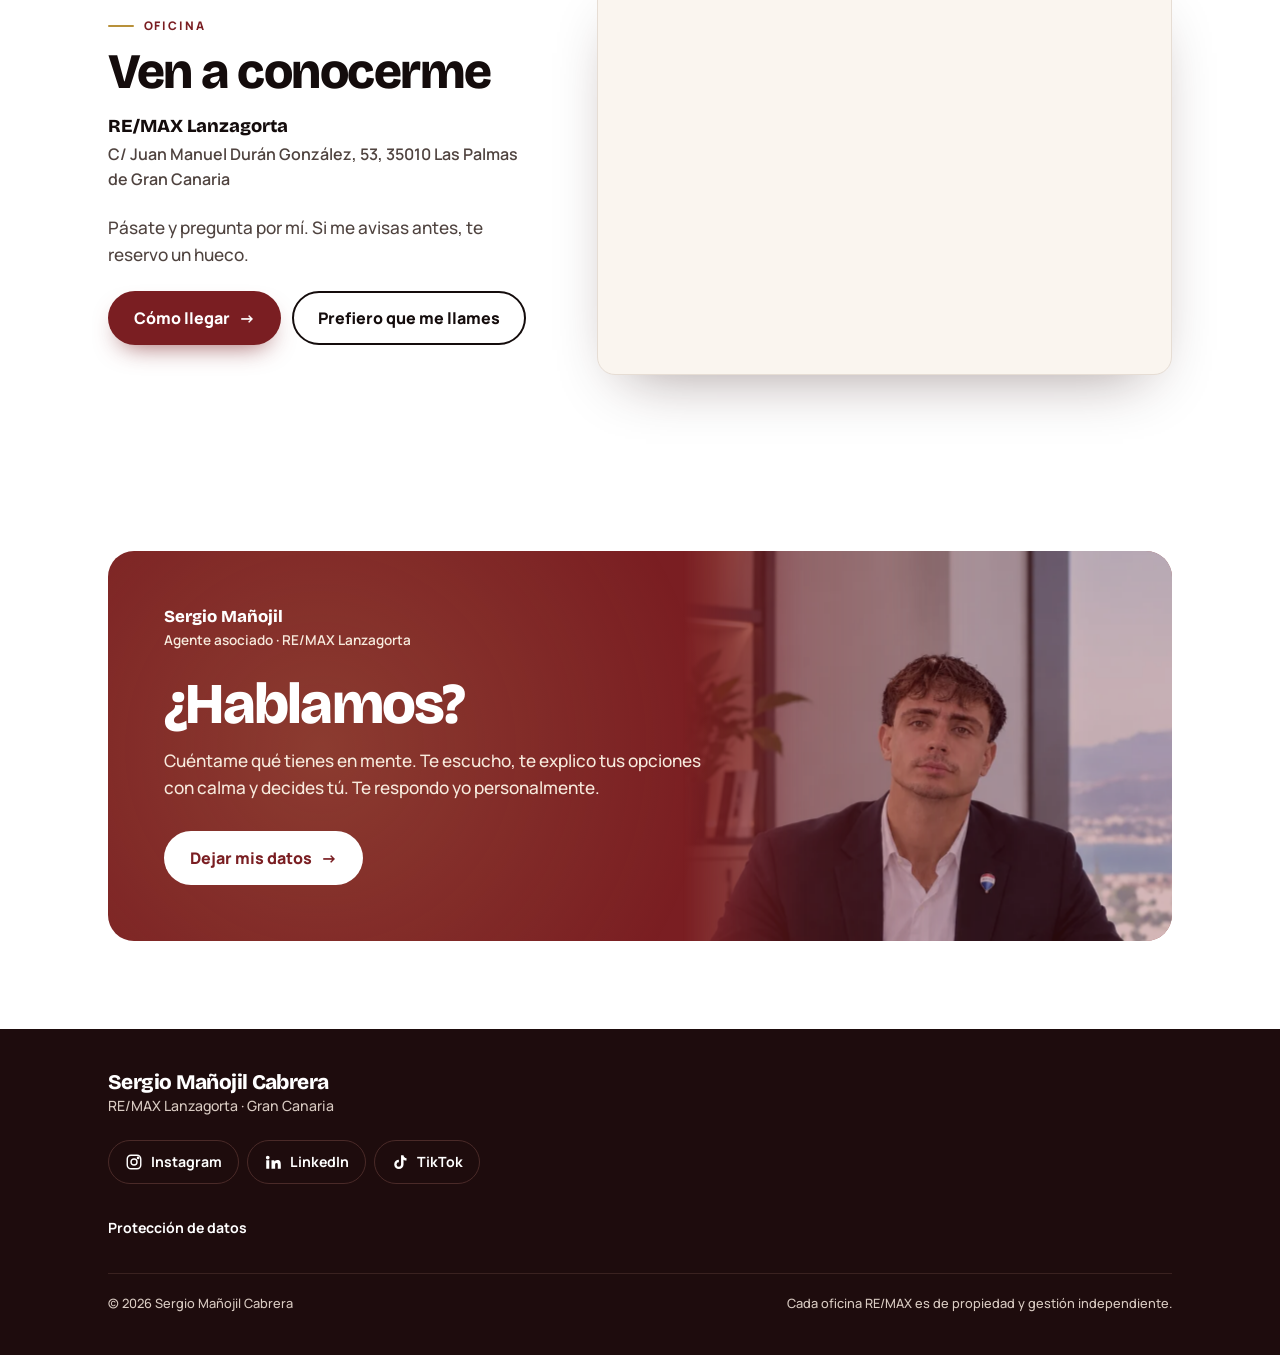
==== commit 2b7d8848: "Detalles del formulario visibles sin desplegar (recomendable); comentario opcional aparte Co-Authore" ====
--- a/index.html
+++ b/index.html
@@ -303,6 +303,12 @@
 .mas[open]>summary::before{transform:rotate(45deg)}
 .mas>summary small{font-weight:600;color:var(--suave)}
 .mas .campos{display:grid;gap:.9rem;padding:.2rem 1rem 1rem}
+.detalles{border-top:1px solid var(--linea);padding-top:1rem;margin-top:.2rem}
+.det-t{font:800 1.02rem/1.2 var(--display);color:var(--tinta);letter-spacing:-.01em}
+.det-t small{font:700 .82rem var(--sans);color:var(--oro-texto)}
+.det-s{font-size:.86rem;font-weight:600;color:var(--suave);margin:.2rem 0 .9rem}
+.detalles .campos{display:grid;gap:.9rem}
+@media(min-width:520px){.detalles .campos{grid-template-columns:1fr 1fr}}
 .chk{display:flex!important;grid-template-columns:none;gap:.7rem!important;align-items:flex-start;font-weight:600!important;color:var(--suave)!important;line-height:1.45}
 .chk input{flex:none;width:22px;height:22px;margin-top:.05rem;accent-color:var(--vino)}
 .chk.error{color:var(--vino)!important}
@@ -660,7 +666,8 @@
         <label>Teléfono<input id="f-tel" name="tel" required type="tel" inputmode="tel" autocomplete="tel" enterkeyhint="next"></label>
         <label>Email<input id="f-mail" name="email" required type="email" inputmode="email" autocomplete="email" enterkeyhint="next"></label>
       </div>
-      <details class="mas" id="mas"><summary>Añadir detalles <small>(recomendable)</small></summary><div class="campos"><div class="campos" id="campos" style="padding:0"></div><label>Comentarios<textarea id="f-com" name="comentarios" rows="3" placeholder="Cualquier cosa que quieras contarme"></textarea></label></div></details>
+      <div class="detalles" id="mas"><p class="det-t">Detalles <small>(recomendable)</small></p><p class="det-s">Cuanto más me cuentes, mejor podré ayudarte.</p><div class="campos" id="campos"></div></div>
+      <details class="mas" id="mas-com"><summary>Añadir un comentario <small>(opcional)</small></summary><div class="campos"><label>Comentarios<textarea id="f-com" name="comentarios" rows="3" placeholder="Cualquier cosa que quieras contarme"></textarea></label></div></details>
       <label class="chk" id="chk-l"><input type="checkbox" id="f-ok" required><span>Acepto que Sergio me contacte con estos datos para atender mi solicitud.</span></label>
       <details class="privacidad"><summary>Ver información de protección de datos</summary><ul data-privacidad></ul></details>
       <p class="err" id="f-err" role="alert" hidden></p>
@@ -718,7 +725,7 @@
   "Responsable:":"Data controller:","Finalidad:":"Purpose:","atender tu solicitud y contactar contigo por teléfono, WhatsApp o email.":"to handle your request and contact you by phone, WhatsApp or email.","Legitimación:":"Legal basis:","tu consentimiento, que puedes retirar cuando quieras.":"your consent, which you can withdraw at any time.","Destinatarios:":"Recipients:","no se ceden a terceros, salvo obligación legal. Un proveedor técnico de formularios (FormSubmit) solo me hace llegar tu mensaje.":"not shared with third parties unless legally required. A technical form provider (FormSubmit) only delivers your message to me.","Conservación:":"Retention:","el tiempo necesario para atender tu solicitud.":"as long as needed to handle your request.","Derechos:":"Rights:",
   "Cuéntame qué necesitas":"Tell me what you need","Te respondo personalmente. Sin compromiso.":"I'll reply personally. No obligation.","Elige una opción y te respondo personalmente. Sin compromiso.":"Pick an option and I'll reply personally. No obligation.","Enviar":"Send","Enviando…":"Sending…","Vamos a vender tu vivienda":"Let's sell your home","Vamos a encontrar tu vivienda":"Let's find your home","Cuéntame qué buscas y te aviso de lo que encaje contigo.":"Tell me what you're looking for and I'll let you know what fits.","Empezar mi búsqueda":"Start my search","Vamos a alquilar tu vivienda":"Let's rent out your home","Te ayudo a encontrar inquilinos con perfil solvente y a hacerlo todo bien.":"I'll help you find reliable tenants and do everything right.","Quiero alquilar mi vivienda":"Rent out my home","Vamos a analizar tu inversión":"Let's analyse your investment","Cuéntame tu objetivo y lo vemos con números.":"Tell me your goal and we'll look at it with numbers.","Analizar mi inversión":"Analyse my investment",
   "Nombre":"Name","Teléfono":"Phone","Email":"Email","(opcional)":"(optional)","Añadir detalles":"Add details","Comentarios":"Comments","Cualquier cosa que quieras contarme":"Anything you'd like to tell me","Acepto que Sergio me contacte con estos datos para atender mi solicitud.":"I agree that Sergio may contact me with these details to handle my request.","Ver información de protección de datos":"See data protection information","¿Prefieres hablar ya?":"Prefer to talk now?","¡Recibido,":"Got it,","Reviso tu caso y te contacto yo mismo por teléfono. Si te corre prisa, escríbeme por WhatsApp.":"I'll review your case and call you myself. If you're in a hurry, message me on WhatsApp.","Escríbeme un email":"Email me","¿Solo tienes una duda?":"Just a quick question?","Reviso tu caso y te contacto yo mismo lo antes posible.":"I'll review your case and contact you myself as soon as possible.",
-  "Necesito tu nombre y un teléfono válido para llamarte.":"I need your name and a valid phone number to call you.","Necesito un email válido para enviarte la información.":"I need a valid email to send you the information.","(recomendable)":"(recommended)","Marca la casilla para que pueda contactarte.":"Tick the box so I can contact you.",
+  "Necesito tu nombre y un teléfono válido para llamarte.":"I need your name and a valid phone number to call you.","Necesito un email válido para enviarte la información.":"I need a valid email to send you the information.","(recomendable)":"(recommended)","Detalles":"Details","Cuanto más me cuentes, mejor podré ayudarte.":"The more you tell me, the better I can help you.","Añadir un comentario":"Add a comment","Marca la casilla para que pueda contactarte.":"Tick the box so I can contact you.",
   "Tipo de inmueble":"Property type","Municipio":"Municipality","Barrio o calle aproximada":"Neighbourhood or approximate street","Superficie (m²)":"Size (m²)","Habitaciones":"Bedrooms","¿Cuándo te gustaría vender?":"When would you like to sell?","Precio que tienes en mente (€)":"Price you have in mind (€)","Zonas que te interesan":"Areas you're interested in","Presupuesto máximo (€)":"Maximum budget (€)","Habitaciones (mínimo)":"Bedrooms (minimum)","Financiación":"Financing","¿Cuándo quieres comprar?":"When do you want to buy?","¿Está amueblada?":"Is it furnished?","¿Cuándo estaría disponible?":"When would it be available?","Renta que tienes en mente (€/mes)":"Rent you have in mind (€/month)","Presupuesto (€)":"Budget (€)","Objetivo":"Goal","¿Cuándo quieres invertir?":"When do you want to invest?",
   "Sin indicar":"Not specified","Piso":"Flat","Ático":"Penthouse","Dúplex":"Duplex","Casa / chalet":"House / villa","Local comercial":"Commercial premises","Suelo / terreno":"Land / plot","Finca":"Rural estate (finca)","Garaje / trastero":"Garage / storage room","Edificio":"Building","Otro":"Other","Fondos propios":"Own funds","Necesito hipoteca":"I need a mortgage","Ya tengo hipoteca aprobada":"Mortgage already approved","Aún no lo sé":"Not sure yet","Lo antes posible":"As soon as possible","En 1-3 meses":"In 1-3 months","En 3-6 meses":"In 3-6 months","Más adelante":"Later on","Solo quiero informarme":"Just finding out","Sí":"Yes","Parcialmente":"Partly","Ya":"Now","Alquiler de larga duración":"Long-term rental","Alquiler vacacional":"Holiday rental","Reforma y venta":"Renovate and sell","Patrimonio a largo plazo":"Long-term wealth","Lo estoy valorando":"Still deciding"};
   D['acceso, rectificación, supresión, oposición, limitación y portabilidad, escribiendo a '+C.EMAIL_ADDRESS+'. Puedes reclamar ante la Agencia Española de Protección de Datos (aepd.es).']='access, rectification, erasure, objection, restriction and portability, by writing to '+C.EMAIL_ADDRESS+'. You can lodge a complaint with the Spanish Data Protection Agency (aepd.es).';
@@ -857,7 +864,7 @@
     var txt='Solicitud web: quiero '+T[cur].x+'.\n\n• Nombre: '+n.value.trim()+'\n• Teléfono: '+vT+'\n• Email: '+vM+(lineas.length?'\n'+lineas.join('\n'):'')+(com?'\n• Comentarios: '+com:'')+'\n• Origen: '+origen;
     var nombre=n.value.trim();
     function bloquear(on){enviando=on;btn.disabled=on;btn.textContent=on?'Enviando…':T[cur].b;L(btn)}
-    function hecho(){bloquear(false);form.reset();$('[aria-invalid]',form).forEach(function(x){x.removeAttribute('aria-invalid')});id('mas').open=false;id('ok-n').textContent=nombre;form.hidden=true;ok.hidden=false;L(ok);hoja.querySelector('.hoja-cuerpo').scrollTop=0}
+    function hecho(){bloquear(false);form.reset();$('[aria-invalid]',form).forEach(function(x){x.removeAttribute('aria-invalid')});id('mas-com').open=false;id('ok-n').textContent=nombre;form.hidden=true;ok.hidden=false;L(ok);hoja.querySelector('.hoja-cuerpo').scrollTop=0}
     function fallo(){bloquear(false);err.textContent='No se ha podido enviar. Inténtalo de nuevo en un momento o escríbeme un email desde el botón de contacto.';err.hidden=false;L(err)}
     // Antirrobots: campo trampa relleno o envío en menos de 3 s (ningún humano es tan rápido) = se descarta en silencio
     if(id('f-hp').value||Date.now()-t0<3000){hecho();return}
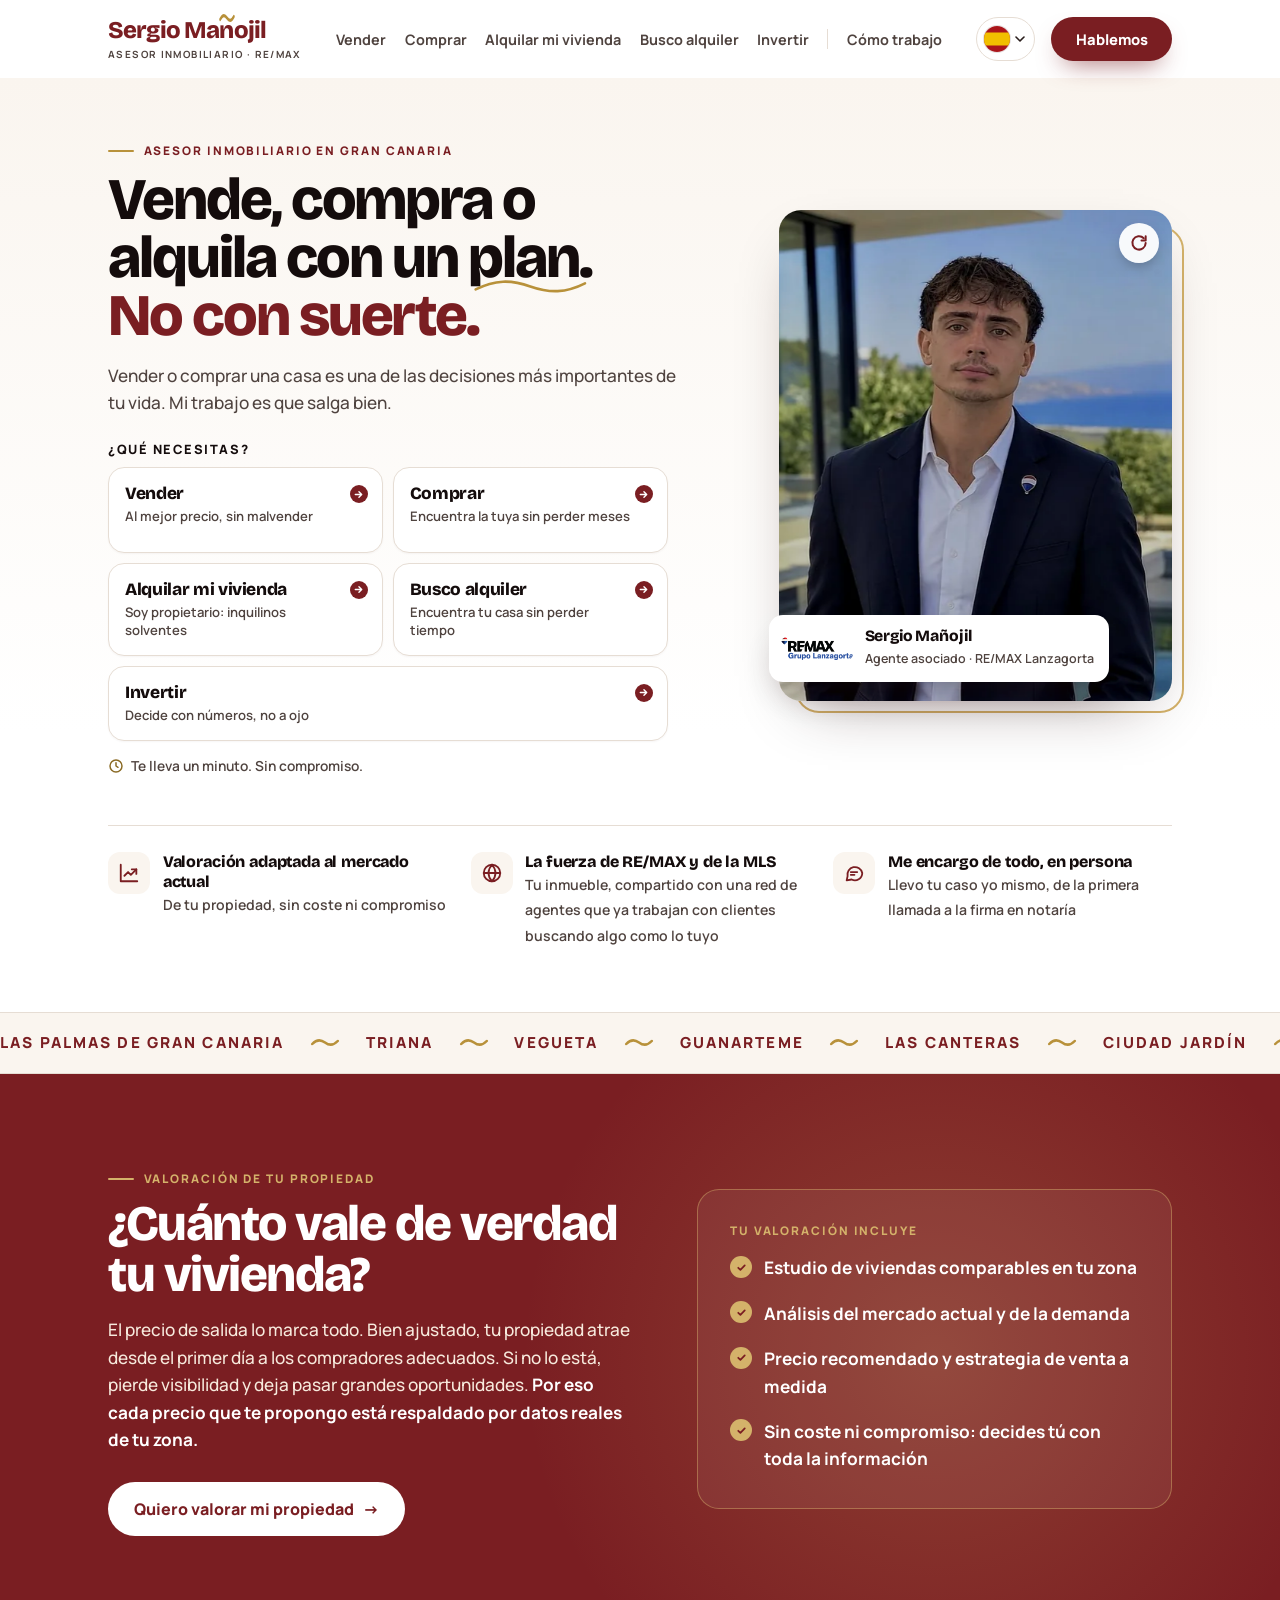
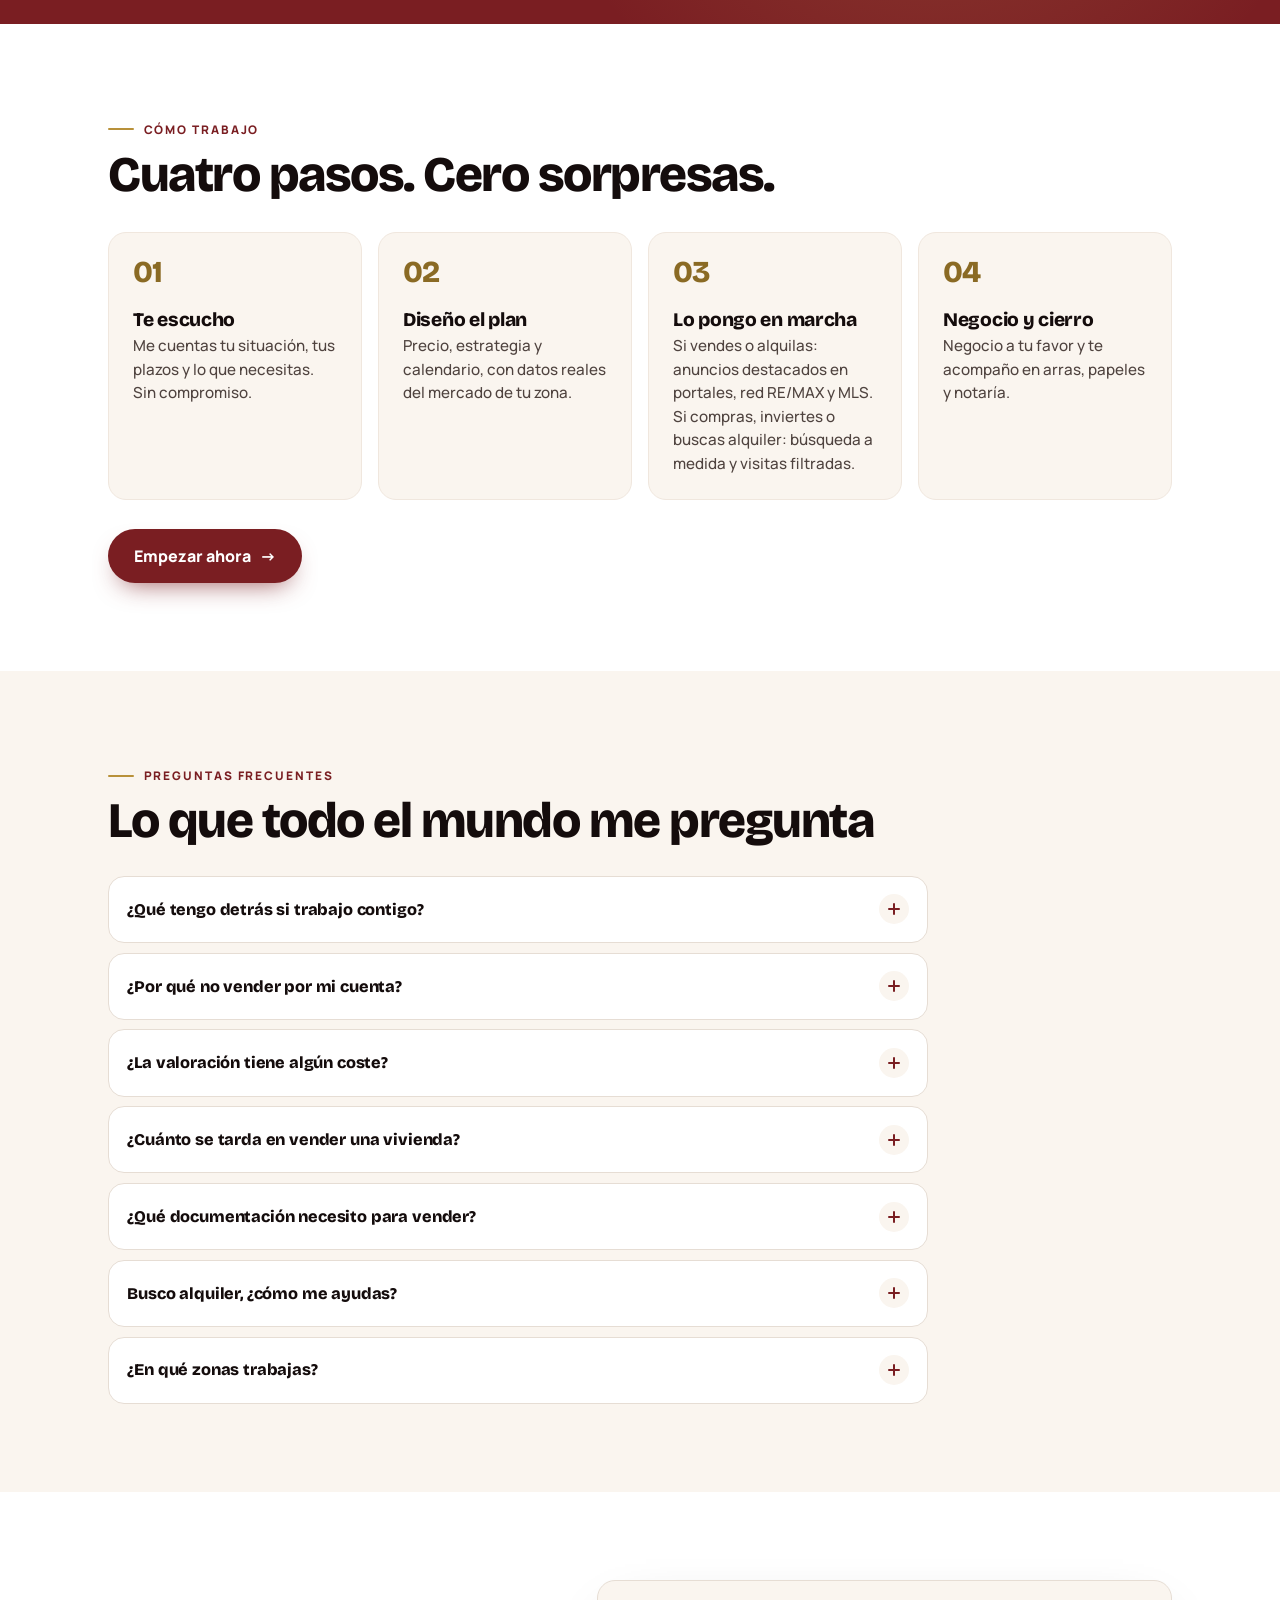
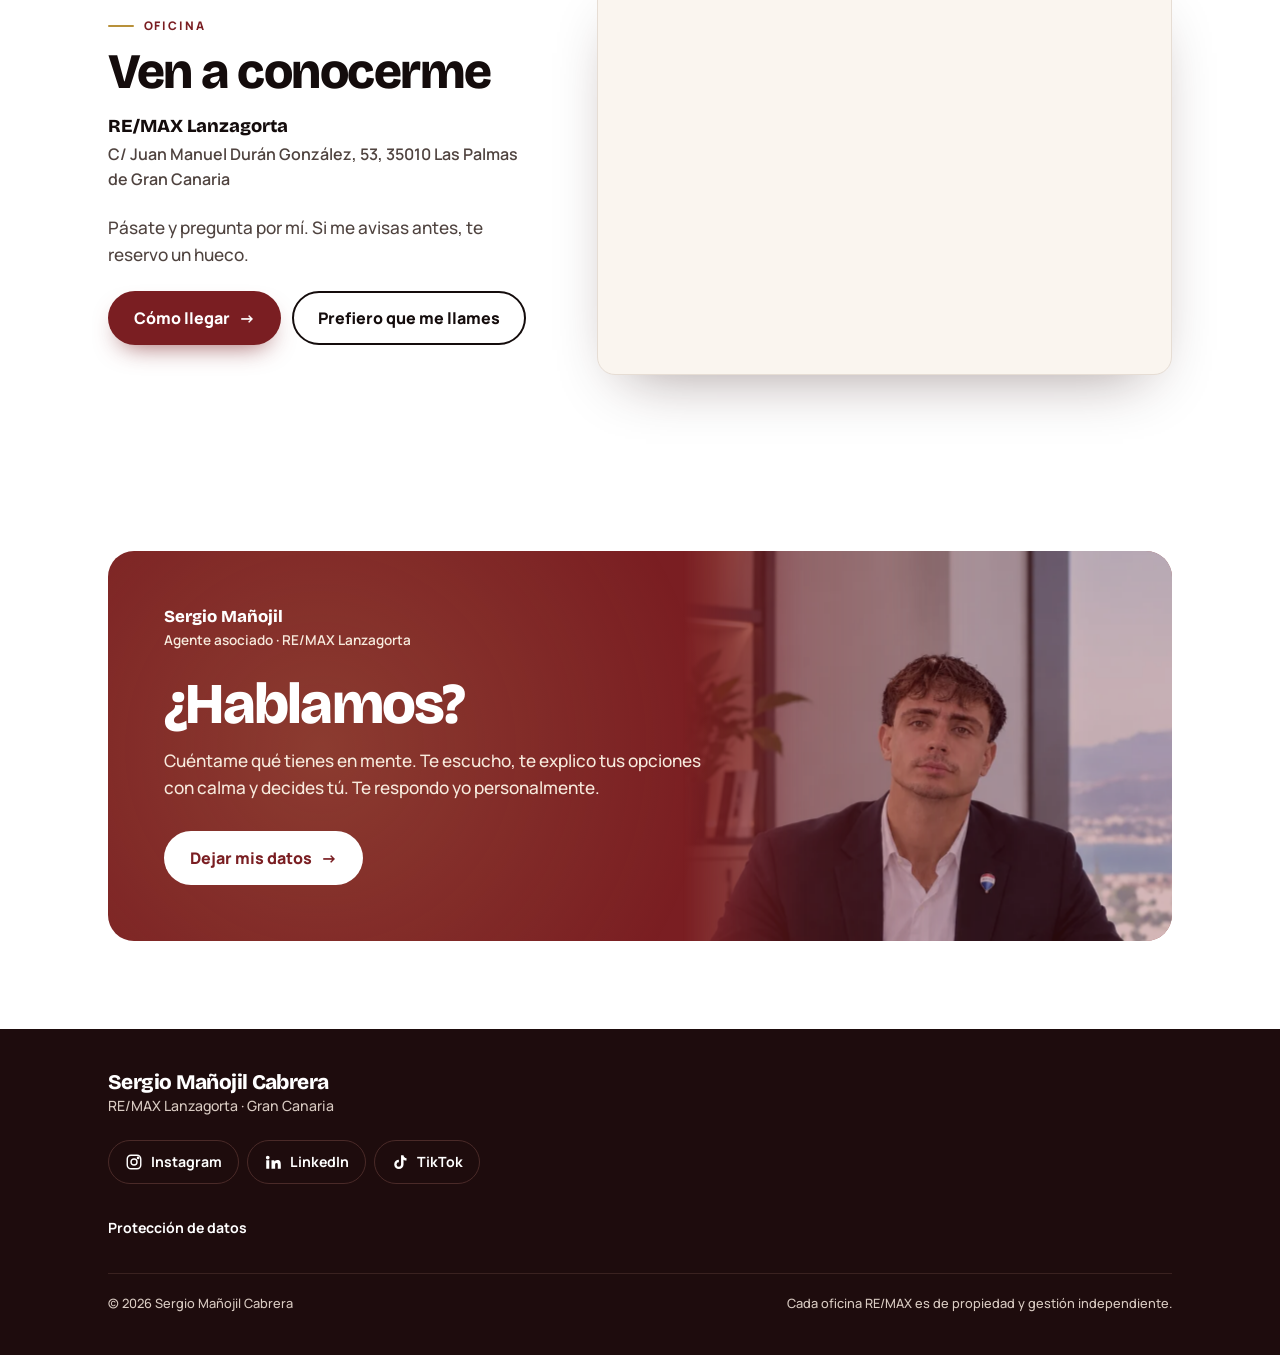
==== commit 4c4fd4c1: "Nueva miniatura al compartir: ola dorada artística, sin el icono de la ñ Co-Authored-By: Claude Opus" ====
--- a/index.html
+++ b/index.html
@@ -14,11 +14,11 @@
 <meta property="og:title" content="Sergio Mañojil | Asesor inmobiliario en Gran Canaria">
 <meta property="og:description" content="Vende, compra o alquila con un plan, no con suerte. Trato personal de principio a fin.">
 <meta property="og:url" content="https://smanojilcabrera-max.github.io/">
-<meta property="og:image" content="https://smanojilcabrera-max.github.io/og.jpg">
+<meta property="og:image" content="https://smanojilcabrera-max.github.io/og-v2.jpg">
 <meta property="og:image:width" content="1200">
 <meta property="og:image:height" content="630">
 <meta name="twitter:card" content="summary_large_image">
-<meta name="twitter:image" content="https://smanojilcabrera-max.github.io/og.jpg">
+<meta name="twitter:image" content="https://smanojilcabrera-max.github.io/og-v2.jpg">
 <!-- Icono de la pestaña: la ñ de marca -->
 <link rel="icon" href="data:image/svg+xml,%3Csvg xmlns='http://www.w3.org/2000/svg' viewBox='0 0 64 64'%3E%3Crect width='64' height='64' rx='14' fill='%237A1E22'/%3E%3Cpath d='M17 22 C23 14, 29 14, 33 19 S 43 24, 48 16' fill='none' stroke='%23D4B26A' stroke-width='4.5' stroke-linecap='round'/%3E%3Cpath d='M21 52 V30 M21 37 C21 31, 26 28, 32 28 S 43 31, 43 38 V52' fill='none' stroke='%23fff' stroke-width='7.5' stroke-linecap='round' stroke-linejoin='round'/%3E%3C/svg%3E">
 <link rel="apple-touch-icon" href="img/sergio-avatar.jpg">
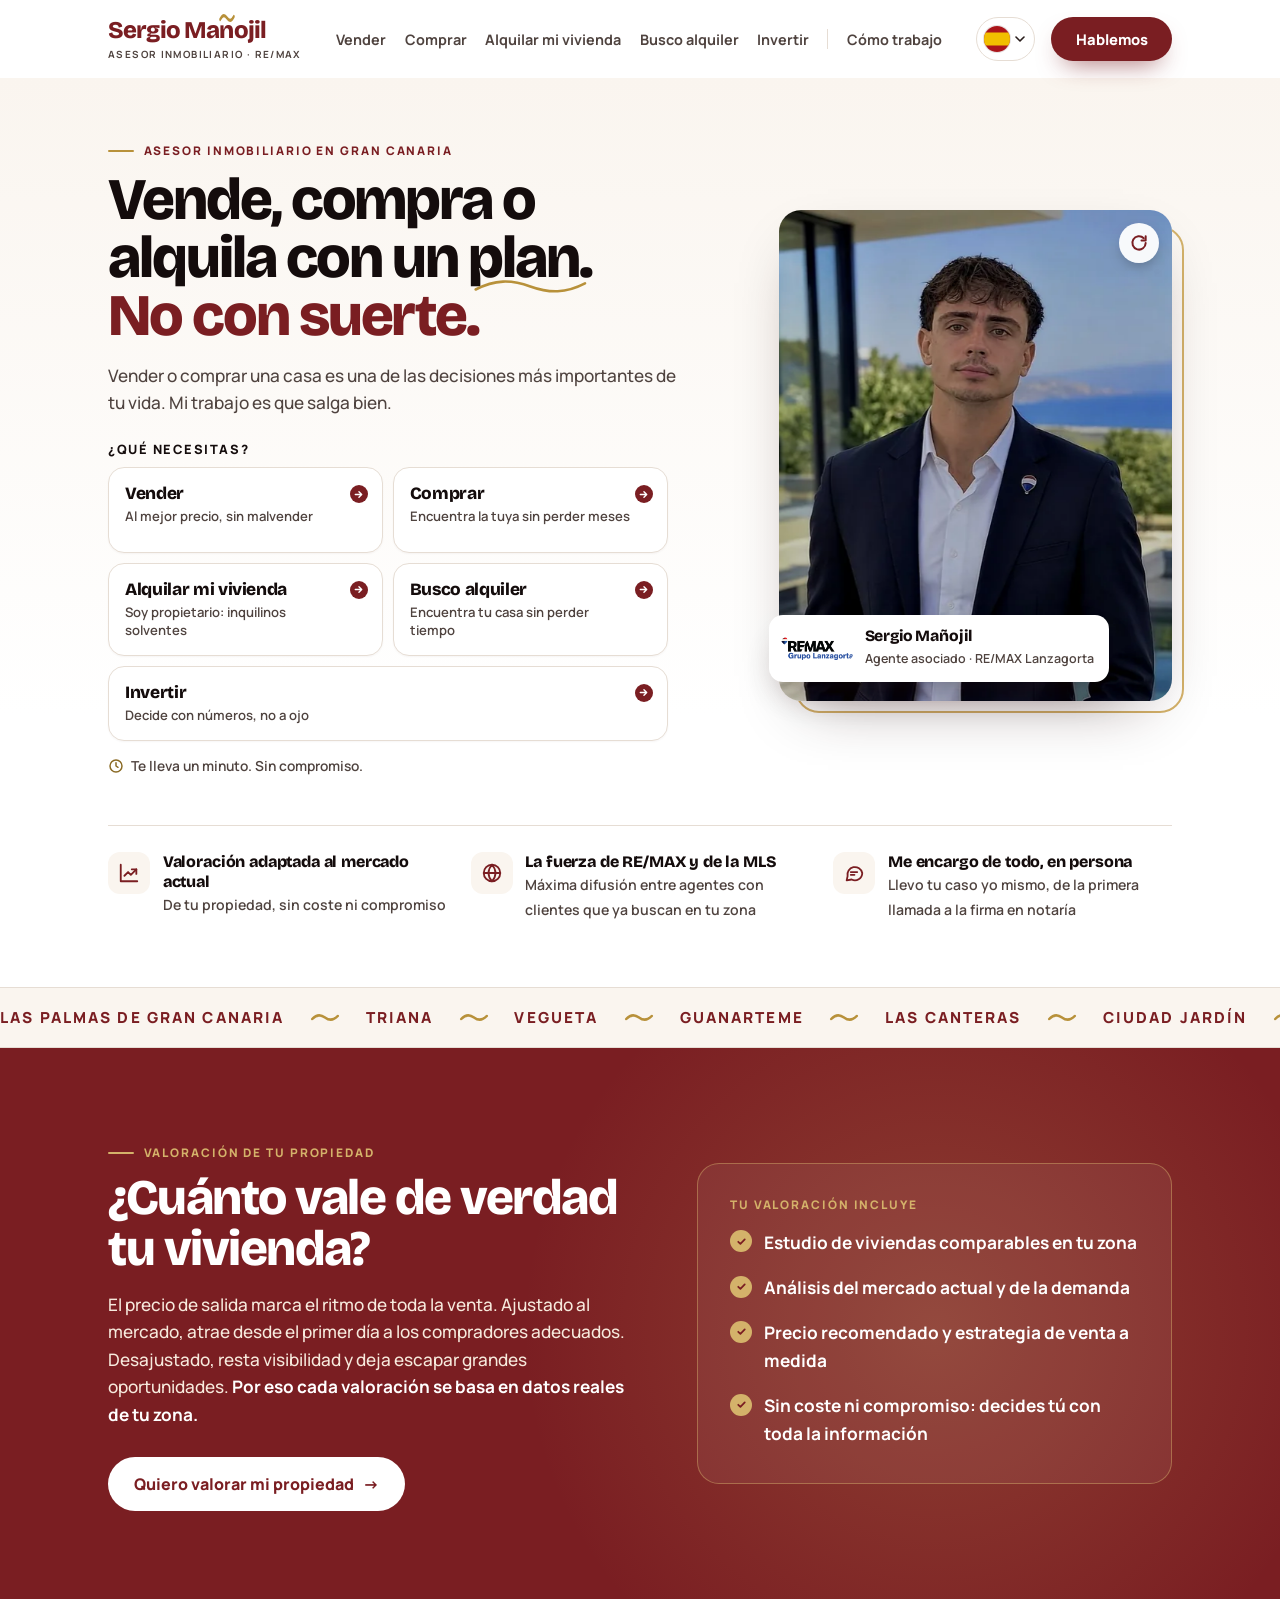
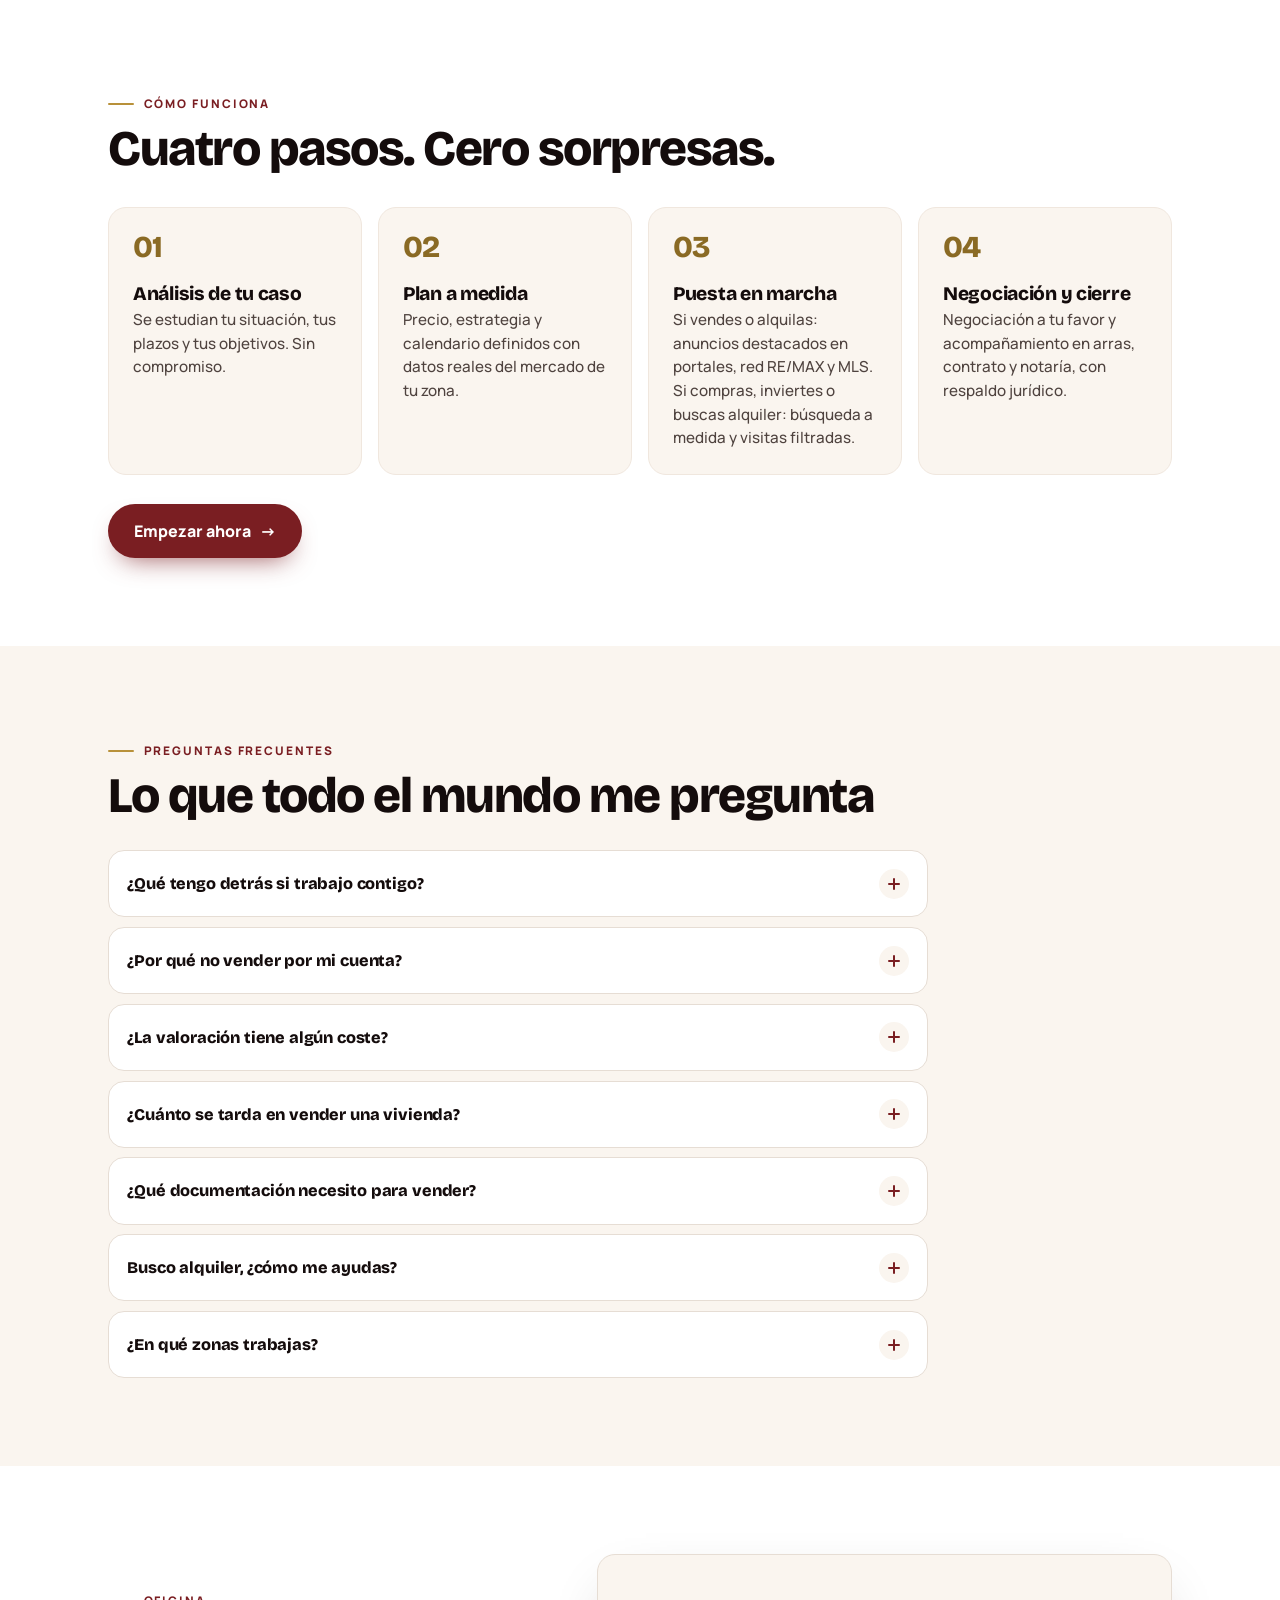
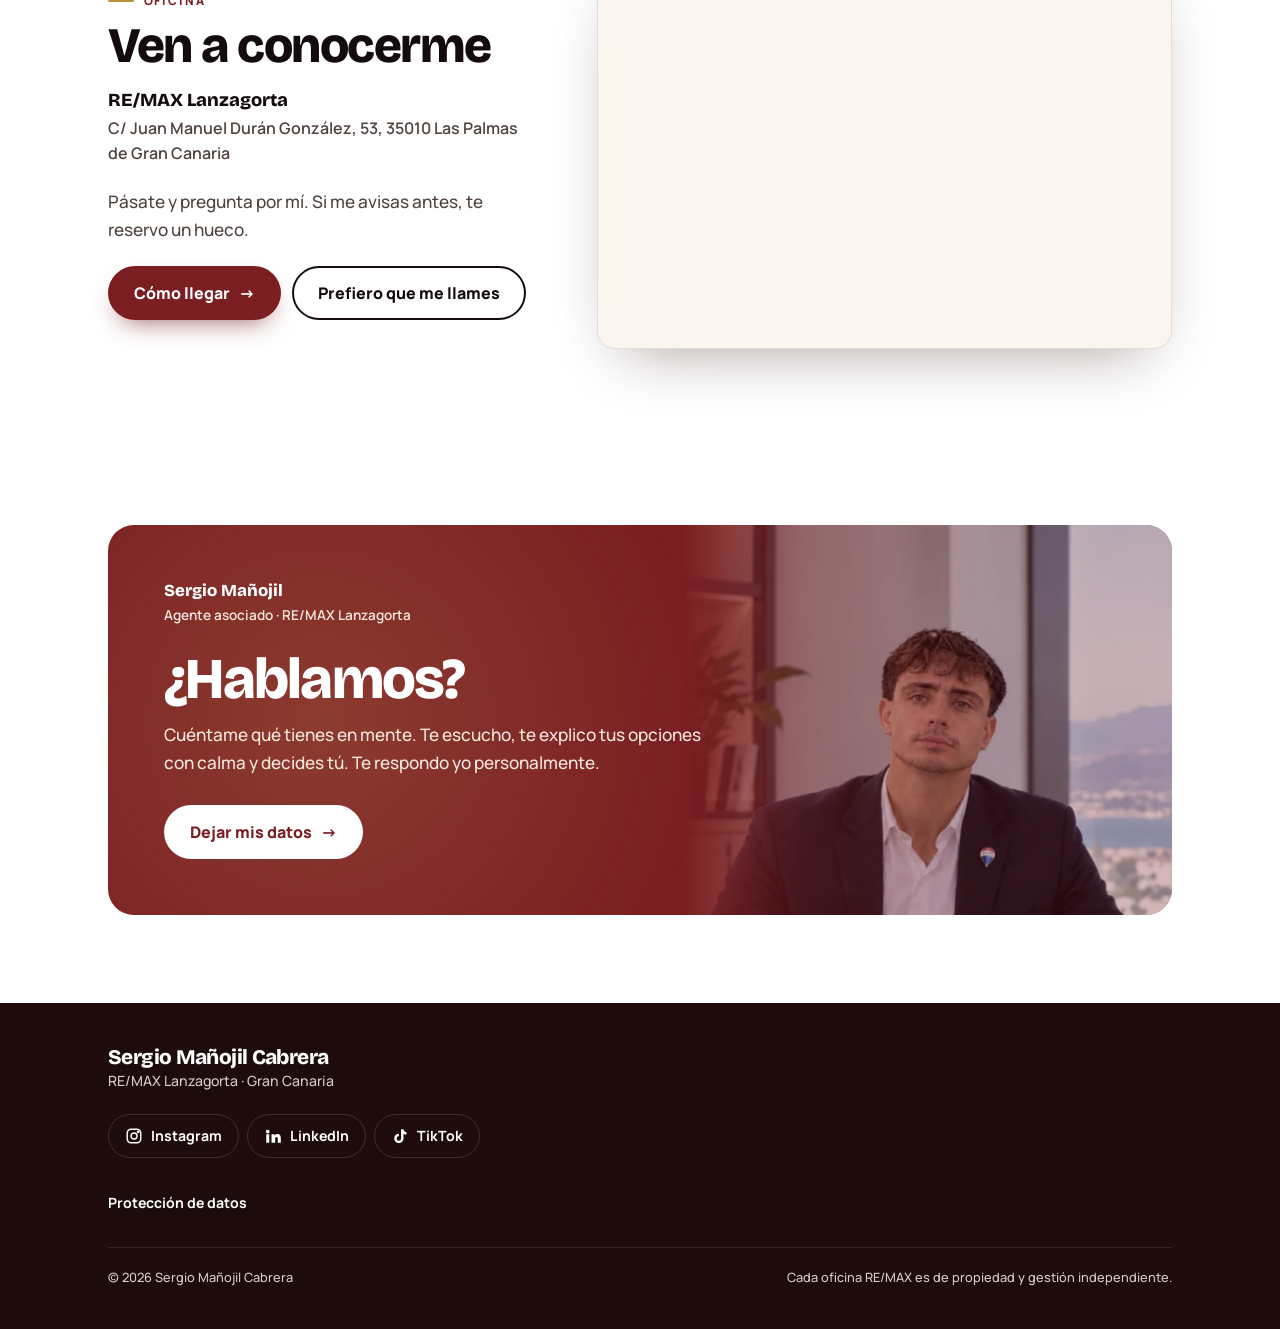
==== commit 63532043: "Copy impersonal en RE/MAX y MLS, valoración y cuatro pasos Co-Authored-By: Claude Opus 5.5 <noreply@" ====
--- a/index.html
+++ b/index.html
@@ -529,7 +529,7 @@
   <div class="wrap">
     <ul class="confianza">
       <li class="rv"><span class="ic"><svg aria-hidden="true"><use href="#i-chart"/></svg></span><div><strong>Valoración adaptada al mercado actual</strong><span>De tu propiedad, sin coste ni compromiso</span></div></li>
-      <li class="rv" style="--d:80"><span class="ic"><svg aria-hidden="true"><use href="#i-globe"/></svg></span><div><strong>La fuerza de RE/MAX y de la MLS</strong><span>Tu inmueble, compartido con una red de agentes que ya trabajan con clientes buscando algo como lo tuyo</span></div></li>
+      <li class="rv" style="--d:80"><span class="ic"><svg aria-hidden="true"><use href="#i-globe"/></svg></span><div><strong>La fuerza de RE/MAX y de la MLS</strong><span>Máxima difusión entre agentes con clientes que ya buscan en tu zona</span></div></li>
       <li class="rv" style="--d:160"><span class="ic"><svg aria-hidden="true"><use href="#i-chat"/></svg></span><div><strong>Me encargo de todo, en persona</strong><span>Llevo tu caso yo mismo, de la primera llamada a la firma en notaría</span></div></li>
     </ul>
   </div>
@@ -542,7 +542,7 @@
     <div class="valor-txt">
       <p class="eyebrow rv">Valoración de tu propiedad</p>
       <h2 class="rv">¿Cuánto vale de verdad tu vivienda?</h2>
-      <p class="lead rv">El precio de salida lo marca todo. Bien ajustado, tu propiedad atrae desde el primer día a los compradores adecuados. Si no lo está, pierde visibilidad y deja pasar grandes oportunidades. <b>Por eso cada precio que te propongo está respaldado por datos reales de tu zona.</b></p>
+      <p class="lead rv">El precio de salida marca el ritmo de toda la venta. Ajustado al mercado, atrae desde el primer día a los compradores adecuados. Desajustado, resta visibilidad y deja escapar grandes oportunidades. <b>Por eso cada valoración se basa en datos reales de tu zona.</b></p>
     </div>
     <div class="valor-card rv">
       <p class="valor-card-t">Tu valoración incluye</p>
@@ -561,13 +561,13 @@
 
 <section id="proceso">
   <div class="wrap">
-    <p class="eyebrow rv">Cómo trabajo</p>
+    <p class="eyebrow rv">Cómo funciona</p>
     <h2 class="rv">Cuatro pasos. Cero sorpresas.</h2>
     <ol class="pasos">
-      <li class="rv"><h3>Te escucho</h3><p>Me cuentas tu situación, tus plazos y lo que necesitas. Sin compromiso.</p></li>
-      <li class="rv" style="--d:70"><h3>Diseño el plan</h3><p>Precio, estrategia y calendario, con datos reales del mercado de tu zona.</p></li>
-      <li class="rv" style="--d:140"><h3>Lo pongo en marcha</h3><p>Si vendes o alquilas: anuncios destacados en portales, red RE/MAX y MLS. Si compras, inviertes o buscas alquiler: búsqueda a medida y visitas filtradas.</p></li>
-      <li class="rv" style="--d:210"><h3>Negocio y cierro</h3><p>Negocio a tu favor y te acompaño en arras, papeles y notaría.</p></li>
+      <li class="rv"><h3>Análisis de tu caso</h3><p>Se estudian tu situación, tus plazos y tus objetivos. Sin compromiso.</p></li>
+      <li class="rv" style="--d:70"><h3>Plan a medida</h3><p>Precio, estrategia y calendario definidos con datos reales del mercado de tu zona.</p></li>
+      <li class="rv" style="--d:140"><h3>Puesta en marcha</h3><p>Si vendes o alquilas: anuncios destacados en portales, red RE/MAX y MLS. Si compras, inviertes o buscas alquiler: búsqueda a medida y visitas filtradas.</p></li>
+      <li class="rv" style="--d:210"><h3>Negociación y cierre</h3><p>Negociación a tu favor y acompañamiento en arras, contrato y notaría, con respaldo jurídico.</p></li>
     </ol>
     <div class="tras-pasos rv">
       <button type="button" class="btn btn-vino" data-abrir="">Empezar ahora <span class="flecha" aria-hidden="true">→</span></button>
@@ -731,6 +731,7 @@
   D['acceso, rectificación, supresión, oposición, limitación y portabilidad, escribiendo a '+C.EMAIL_ADDRESS+'. Puedes reclamar ante la Agencia Española de Protección de Datos (aepd.es).']='access, rectification, erasure, objection, restriction and portability, by writing to '+C.EMAIL_ADDRESS+'. You can lodge a complaint with the Spanish Data Protection Agency (aepd.es).';
   D['No se ha podido enviar. Inténtalo de nuevo en un momento o escríbeme un email desde el botón de contacto.']="It couldn't be sent. Please try again in a moment or email me using the contact button.";
   Object.assign(D,{"Agente asociado": "Associate agent", "Agente asociado · RE/MAX Lanzagorta": "Associate agent · RE/MAX Lanzagorta", "Sergio Mañojil, agente asociado de RE/MAX Lanzagorta": "Sergio Mañojil, associate agent at RE/MAX Lanzagorta", "Valoración adaptada al mercado actual": "A valuation tailored to today's market", "De tu propiedad, sin coste ni compromiso": "Of your property, at no cost and with no obligation", "La fuerza de RE/MAX y de la MLS": "The strength of RE/MAX and the MLS", "Tu inmueble, compartido con una red de agentes que ya trabajan con clientes buscando algo como lo tuyo": "Your property, shared with a network of agents already working with clients looking for something like yours", "Me encargo de todo, en persona": "I handle everything, personally", "Llevo tu caso yo mismo, de la primera llamada a la firma en notaría": "I manage your case myself, from the first call to signing at the notary", "Alquilar mi vivienda": "Rent out my home", "Soy propietario: inquilinos solventes": "I'm the owner: reliable tenants", "Busco alquiler": "Find a rental", "Encuentra tu casa sin perder tiempo": "Find your home without wasting time", "Valoración de tu propiedad": "Your property valuation", "El precio de salida lo marca todo. Bien ajustado, tu propiedad atrae desde el primer día a los compradores adecuados. Si no lo está, pierde visibilidad y deja pasar grandes oportunidades.": "The asking price sets the tone for everything. Priced right, your property attracts the right buyers from day one. If not, it loses visibility and misses great opportunities.", "Por eso cada precio que te propongo está respaldado por datos reales de tu zona.": "That's why every price I propose is backed by real data from your area.", "Tu valoración incluye": "Your valuation includes", "Análisis del mercado actual y de la demanda": "Analysis of the current market and demand", "Precio recomendado y estrategia de venta a medida": "Recommended price and a tailored sales strategy", "Sin coste ni compromiso: decides tú con toda la información": "No cost, no obligation: you decide with all the information", "Quiero valorar mi propiedad": "Value my property", "Si vendes o alquilas: anuncios destacados en portales, red RE/MAX y MLS. Si compras, inviertes o buscas alquiler: búsqueda a medida y visitas filtradas.": "If you sell or rent out: featured listings on the portals, the RE/MAX network and the MLS. If you buy, invest or look for a rental: a tailored search and filtered viewings.", "¿Qué tengo detrás si trabajo contigo?": "What do I get behind me if I work with you?", "Un equipo completo, no solo una persona. Un departamento jurídico y legal que revisa contratos y documentación, anuncios premium en los principales portales, la red RE/MAX y la MLS, y una base de datos de clientes con búsquedas activas. Y a mí como tu único interlocutor, de principio a fin.": "A whole team, not just one person. A legal department that reviews contracts and documents, premium listings on the main portals, the RE/MAX network and the MLS, and a database of clients actively searching. And me as your single point of contact, from start to finish.", "Puedes hacerlo, pero vas solo. Un precio mal fijado, una negociación floja o un papel que falta en el último momento suelen salir más caros que contar con un profesional. Conmigo tu inmueble llega a muchos más compradores, cada paso está revisado por el equipo jurídico y tú no pierdes tardes enseñando la casa a quien no va a comprar.": "You can, but you're on your own. A wrongly set price, weak negotiation or a missing document at the last minute usually cost more than hiring a professional. With me your property reaches many more buyers, every step is reviewed by the legal team and you don't waste afternoons showing your home to people who won't buy.", "¿La valoración tiene algún coste?": "Does the valuation cost anything?", "No tiene coste ni compromiso. Te explico con datos cómo llego al precio recomendado y decides tú, con toda la información delante.": "There's no cost and no obligation. I show you with data how I reach the recommended price and you decide, with all the information in front of you.", "Depende de la zona, del tipo de inmueble y, sobre todo, del precio de salida. Una vivienda bien valorada, bien presentada y con buena difusión se vende antes. En la valoración te doy una estimación realista para tu caso.": "It depends on the area, the type of property and, above all, the asking price. A well-priced, well-presented and well-marketed home sells sooner. In the valuation I give you a realistic estimate for your case.", "Principalmente la escritura o nota simple, el último recibo del IBI, el certificado de eficiencia energética y el certificado de la comunidad de propietarios, además de otros según el caso. Te ayudo a reunirlo todo y el equipo jurídico lo revisa antes de firmar.": "Mainly the title deed or land registry extract, the latest property tax (IBI) receipt, the energy performance certificate and the homeowners' association certificate, plus others depending on the case. I help you gather it all and the legal team reviews it before signing.", "Busco alquiler, ¿cómo me ayudas?": "I'm looking for a rental, how can you help?", "Me cuentas qué buscas, tu presupuesto y tu situación, y te aviso de las viviendas que encajan contigo. Te acompaño en las visitas y en el contrato, revisado por el equipo jurídico, para que entres a vivir con tranquilidad.": "You tell me what you're looking for, your budget and your situation, and I let you know about homes that fit. I go with you to viewings and through the contract, reviewed by the legal team, so you can move in with peace of mind.", "Cuéntame qué tienes en mente. Te escucho, te explico tus opciones con calma y decides tú. Te respondo yo personalmente.": "Tell me what you have in mind. I'll listen, explain your options calmly and you decide. I reply personally.", "RE/MAX Lanzagorta · Gran Canaria": "RE/MAX Lanzagorta · Gran Canaria", "Sergio Mañojil Cabrera, agente asociado de RE/MAX Lanzagorta.": "Sergio Mañojil Cabrera, associate agent at RE/MAX Lanzagorta.", "Déjame tus datos y te preparo una valoración adaptada al mercado actual, sin coste ni compromiso.": "Leave your details and I'll prepare a valuation tailored to today's market, at no cost and with no obligation.", "Vamos a encontrar tu alquiler": "Let's find your rental", "Cuéntame qué buscas y te aviso de las viviendas que encajen contigo.": "Tell me what you're looking for and I'll let you know about homes that fit.", "Buscar mi alquiler": "Find my rental", "Renta máxima (€/mes)": "Maximum rent (€/month)", "¿Cuántas personas vivirán?": "How many people will live there?", "¿Con mascotas?": "Any pets?", "Situación laboral": "Employment status", "Contrato indefinido": "Permanent contract", "Contrato temporal": "Temporary contract", "Autónomo": "Self-employed", "Pensionista": "Pensioner", "Estudiante": "Student", "Otra": "Other", "Duración del alquiler": "Rental length", "Larga duración": "Long-term", "Temporada (menos de 1 año)": "Short-term (under 1 year)", "¿Cuándo necesitas entrar?": "When do you need to move in?", "Elige arriba qué necesitas.": "Choose above what you need."});
+  Object.assign(D,{"Máxima difusión entre agentes con clientes que ya buscan en tu zona": "Maximum exposure among agents with clients already searching in your area", "El precio de salida marca el ritmo de toda la venta. Ajustado al mercado, atrae desde el primer día a los compradores adecuados. Desajustado, resta visibilidad y deja escapar grandes oportunidades.": "The asking price sets the pace of the whole sale. Aligned with the market, it attracts the right buyers from day one. Misaligned, it loses visibility and lets great opportunities slip away.", "Por eso cada valoración se basa en datos reales de tu zona.": "That's why every valuation is based on real data from your area.", "Cómo funciona": "How it works", "Análisis de tu caso": "Analysis of your case", "Se estudian tu situación, tus plazos y tus objetivos. Sin compromiso.": "Your situation, timing and goals are studied. No obligation.", "Plan a medida": "Tailored plan", "Precio, estrategia y calendario definidos con datos reales del mercado de tu zona.": "Price, strategy and timeline set with real market data for your area.", "Puesta en marcha": "Launch", "Negociación y cierre": "Negotiation and closing", "Negociación a tu favor y acompañamiento en arras, contrato y notaría, con respaldo jurídico.": "Negotiation in your favour and support through the deposit contract, contract and notary, with legal backing."});
   function nz(x){return x.replace(/\s+/g,' ').trim()}
   function trn(es,nodo){if(LG!=='en')return es;var p=nodo&&nodo.parentNode;if(p&&p.dataset&&p.dataset.en)return p.dataset.en;var v=D[nz(es)];if(v==null)return es;return es.match(/^\s*/)[0]+v+es.match(/\s*$/)[0]}
   function applyLang(raiz){raiz=raiz||document.body;
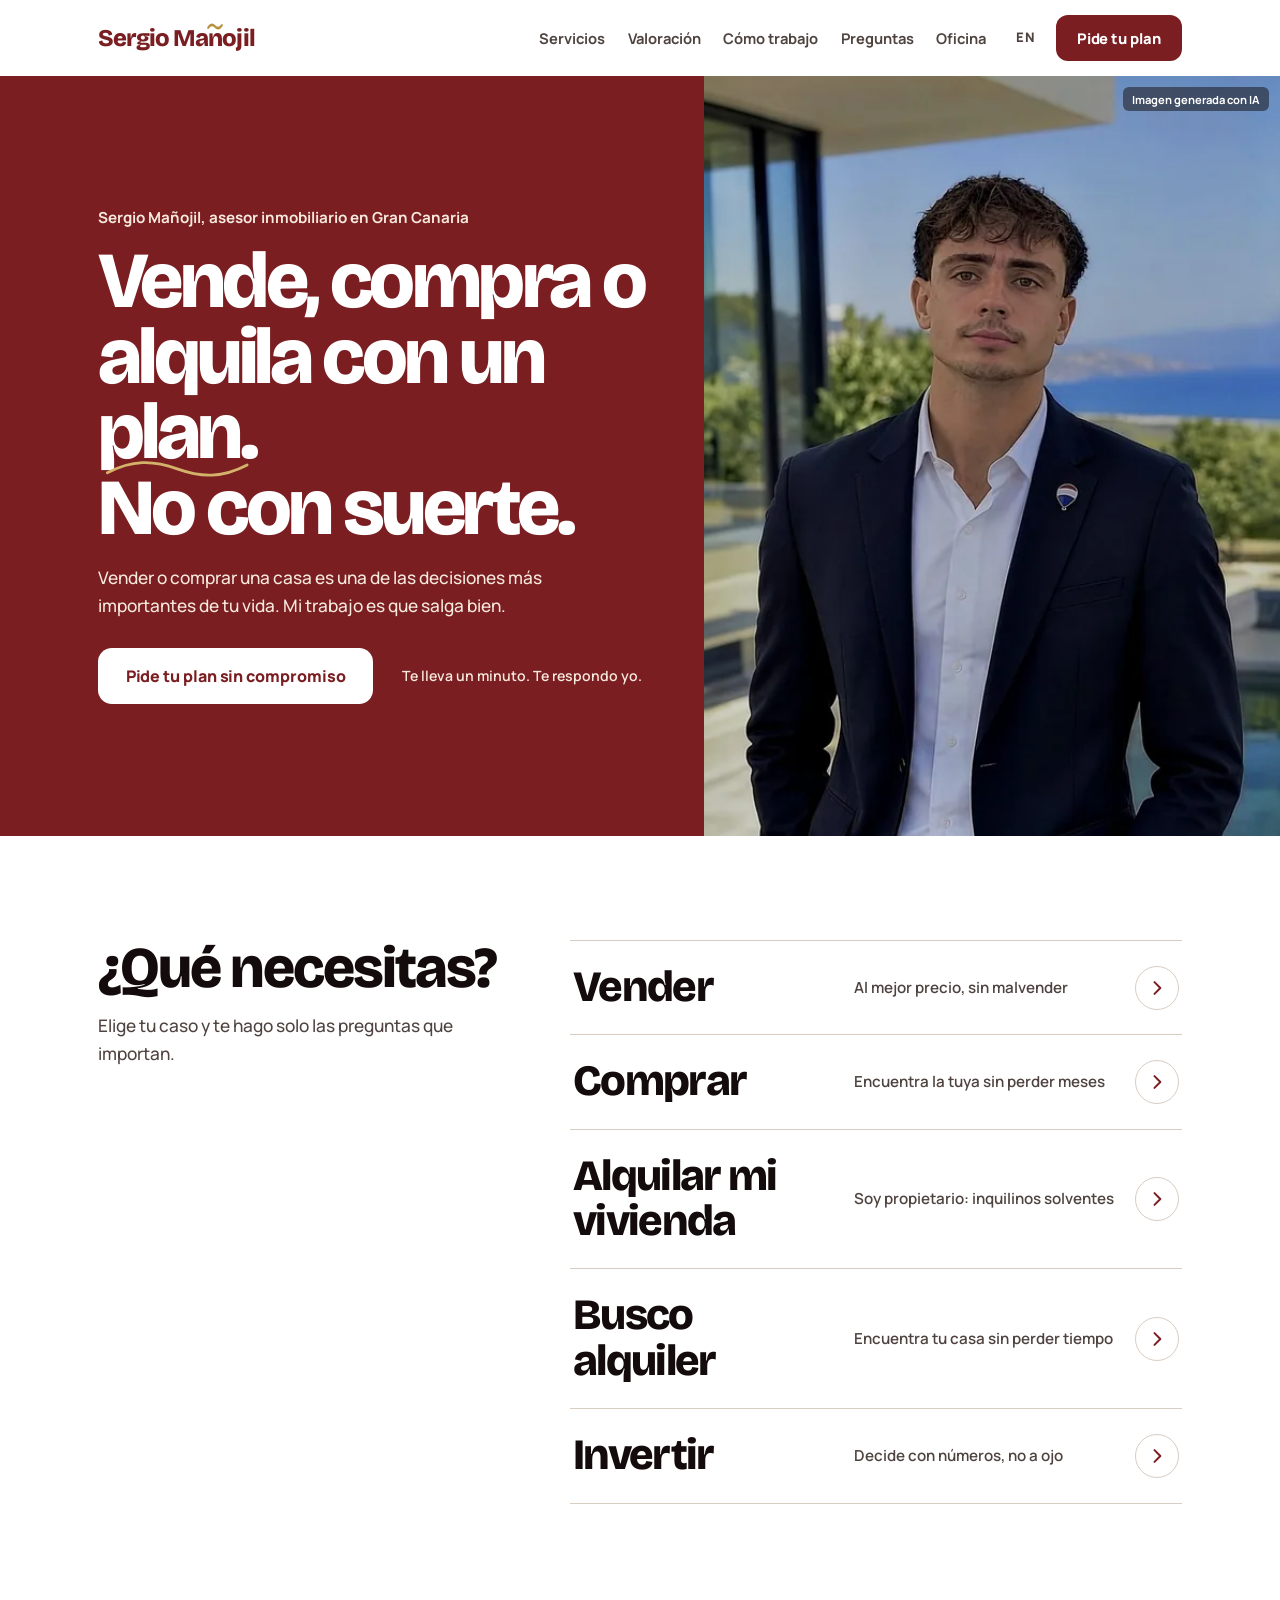
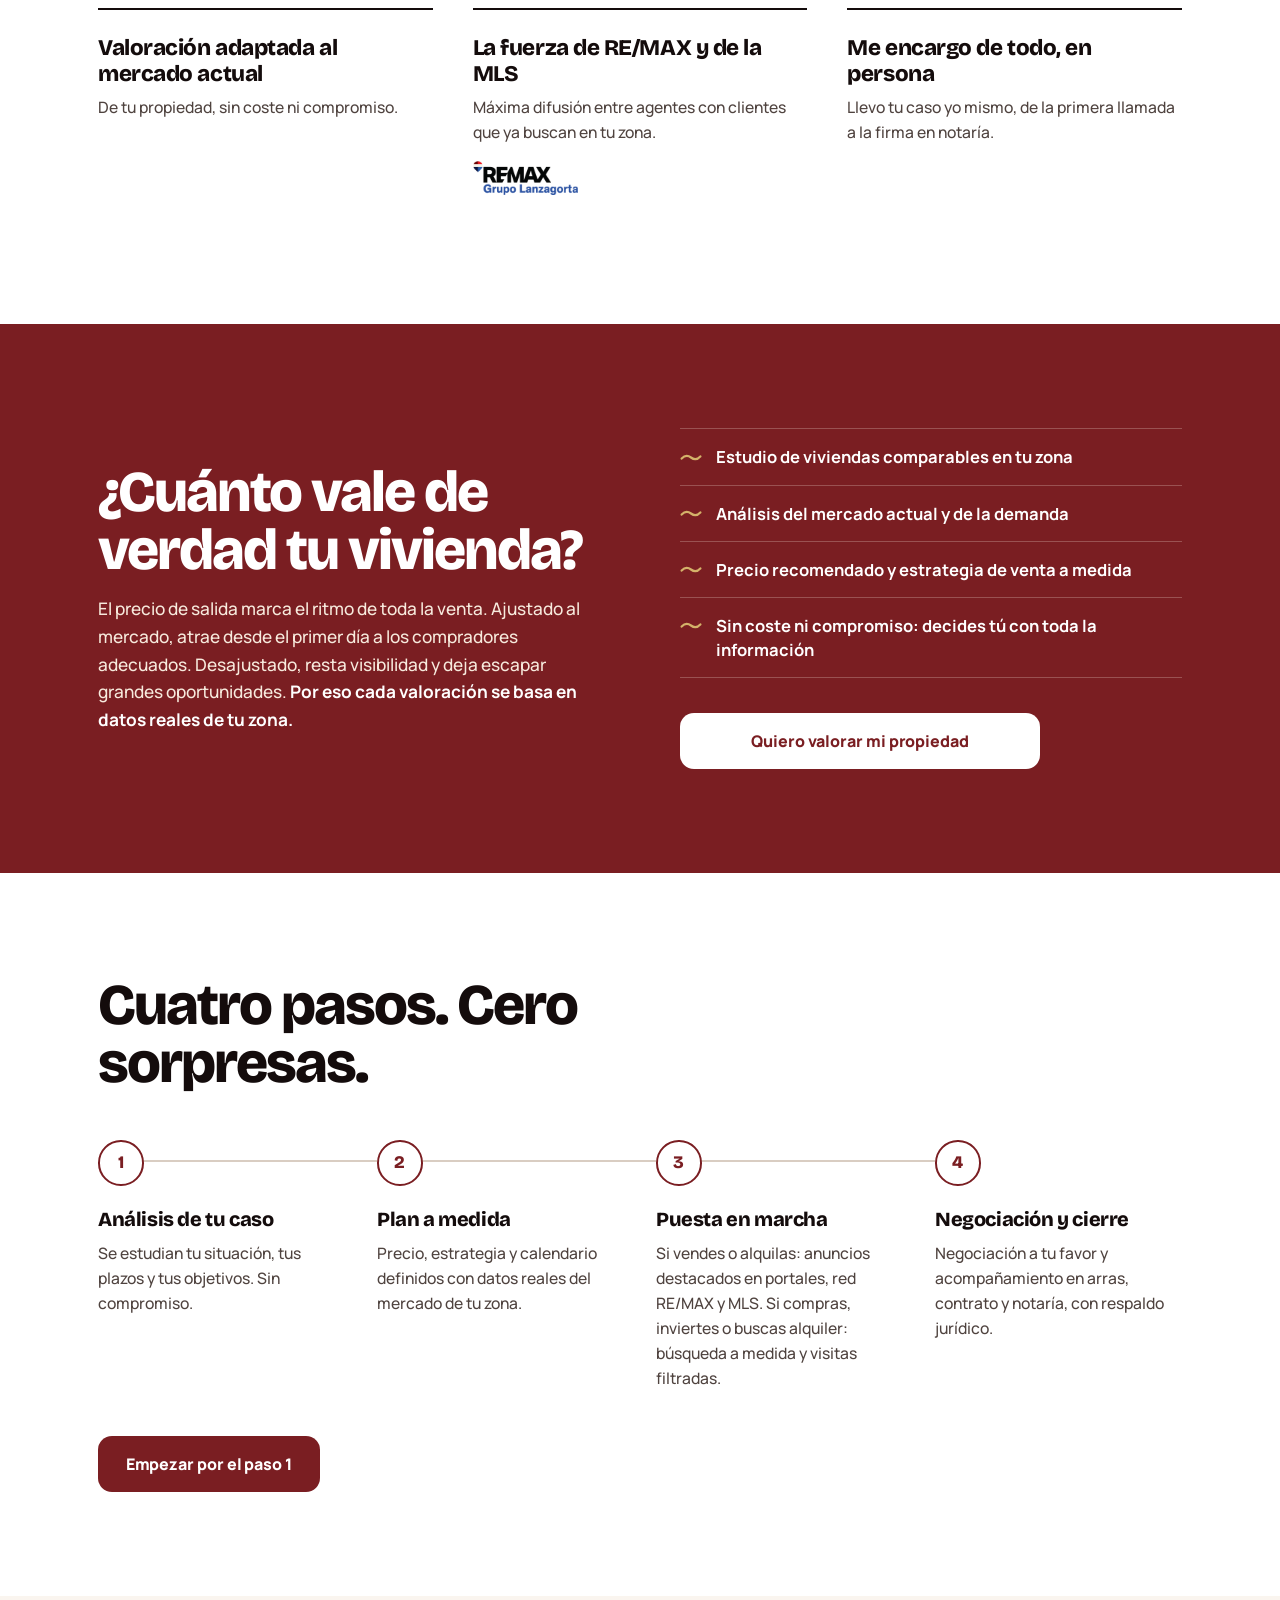
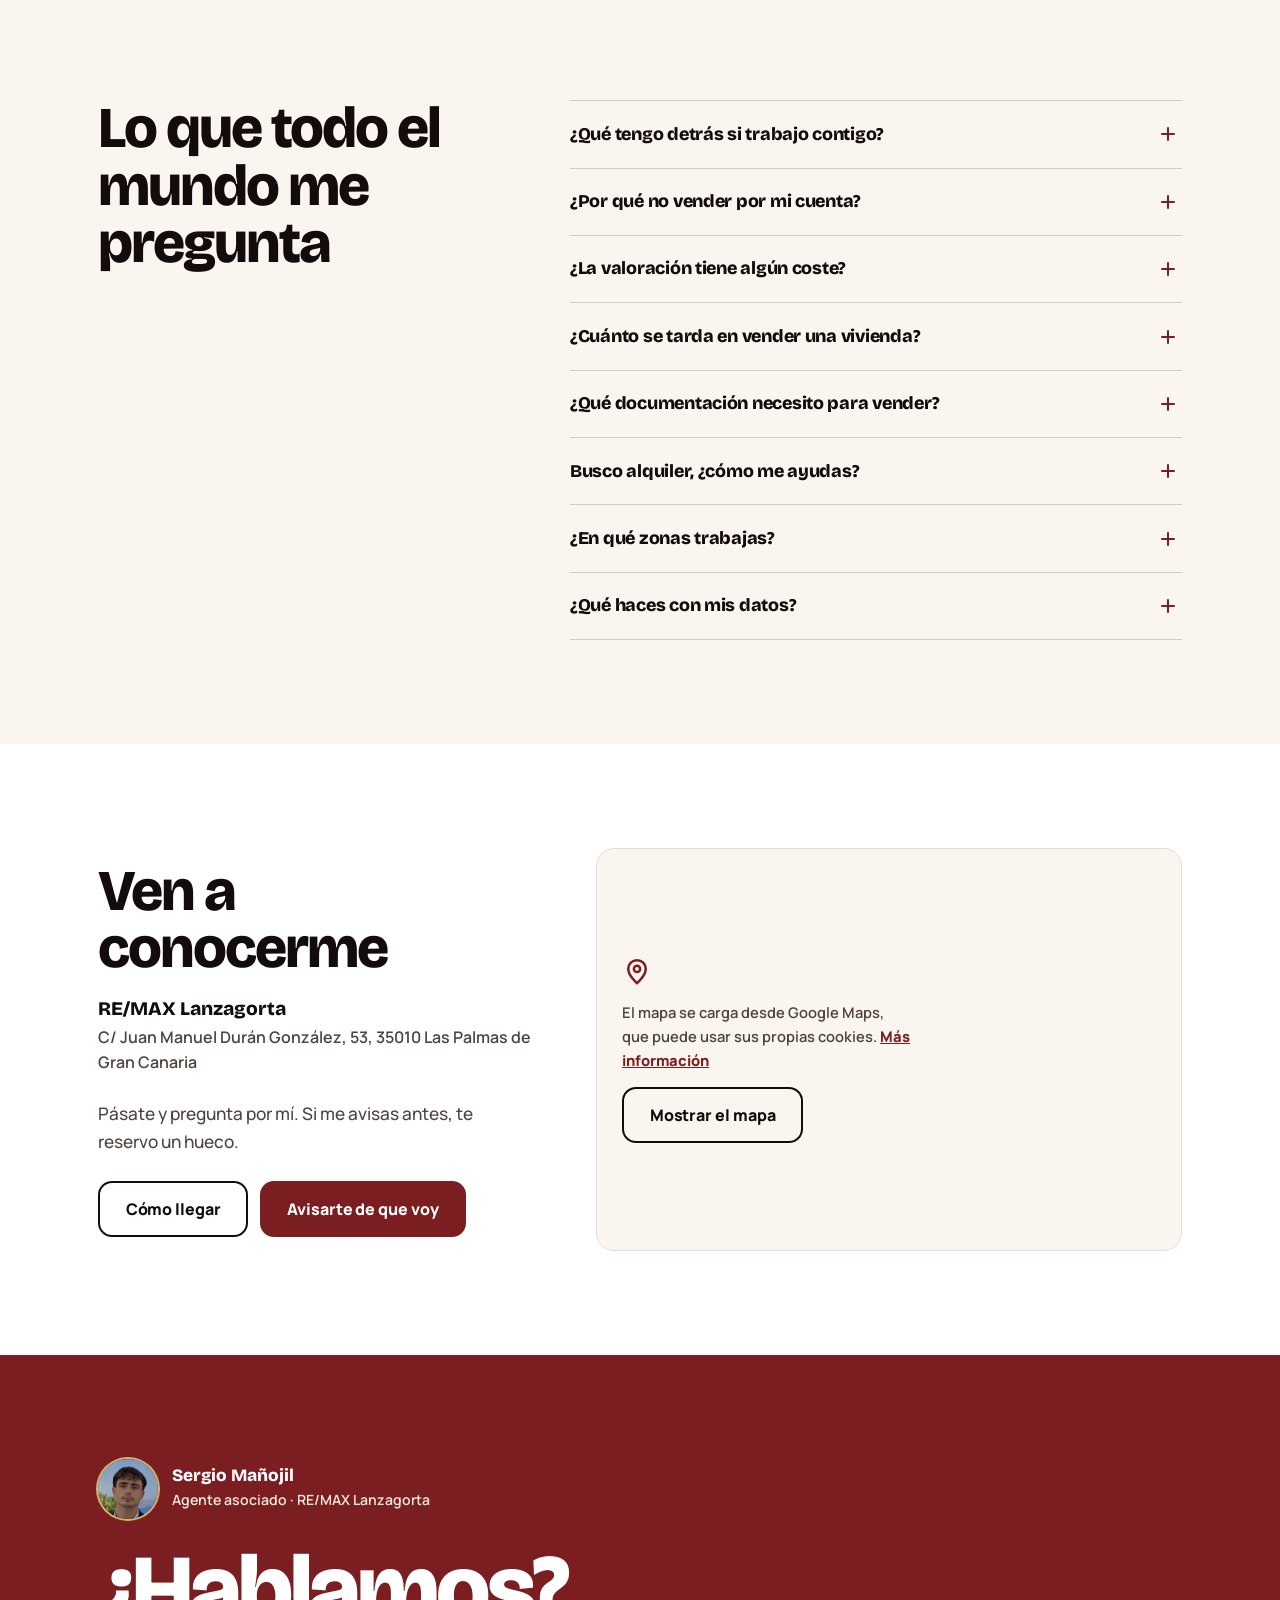
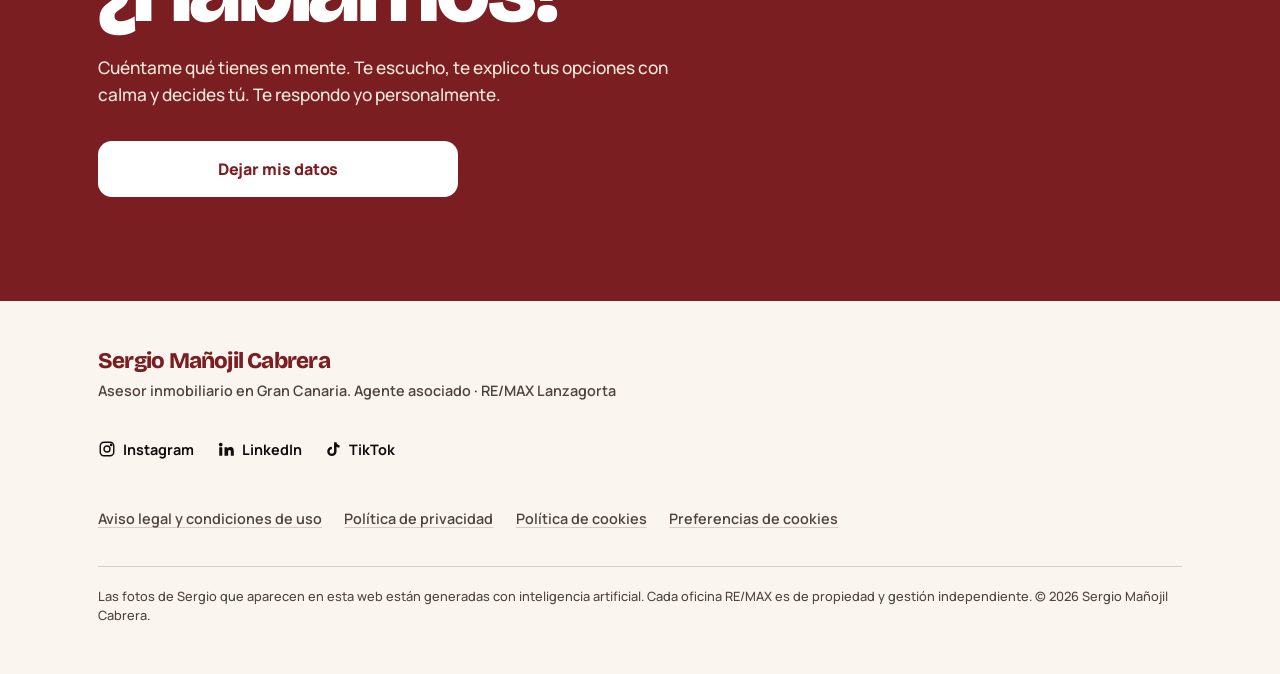
==== commit 9627147f: "Legal UE, cookies, seguridad y rediseño móvil - Política de privacidad (RGPD/LOPDGDD), aviso legal y" ====
--- a/index.html
+++ b/index.html
@@ -3,10 +3,13 @@
 <head>
 <meta charset="utf-8">
 <meta name="viewport" content="width=device-width, initial-scale=1, viewport-fit=cover">
+<!-- SEGURIDAD: solo se cargan archivos de esta web; el formulario solo puede enviar a FormSubmit; el mapa y la analítica de Google solo con permiso. -->
+<meta http-equiv="Content-Security-Policy" content="default-src 'self'; script-src 'self' https://www.googletagmanager.com; style-src 'self' 'unsafe-inline'; img-src 'self' data: https://*.google-analytics.com https://*.googletagmanager.com; font-src 'self'; connect-src 'self' https://formsubmit.co https://*.google-analytics.com https://*.analytics.google.com https://*.googletagmanager.com; frame-src https://www.google.com https://maps.google.com; form-action 'self' https://formsubmit.co; base-uri 'none'; object-src 'none'; upgrade-insecure-requests">
+<meta name="referrer" content="strict-origin-when-cross-origin">
 <meta name="theme-color" content="#7A1E22">
-<title>Sergio Mañojil | Asesor inmobiliario en Gran Canaria · RE/MAX Lanzagorta</title>
-<meta name="description" content="Vende, compra o alquila en Gran Canaria con un plan, no con suerte. Valoración adaptada al mercado actual y trato directo con Sergio Mañojil, de RE/MAX Lanzagorta.">
-<!-- NO INDEXAR: la web es una landing a la que se llega por enlace (bio de Instagram, LinkedIn, TikTok, QR...). Quita esta línea el día que quieras aparecer en Google. -->
+<title>Sergio Mañojil | Asesor inmobiliario en Gran Canaria</title>
+<meta name="description" content="Vende, compra o alquila en Gran Canaria con un plan, no con suerte. Valoración adaptada al mercado actual y trato directo con Sergio Mañojil, agente asociado de RE/MAX Lanzagorta.">
+<!-- NO INDEXAR: se llega por enlace (bio de Instagram, LinkedIn, TikTok, QR). Quita esta línea el día que quieras aparecer en Google. -->
 <meta name="robots" content="noindex, nofollow">
 <meta name="format-detection" content="telephone=no">
 <meta property="og:type" content="website">
@@ -19,432 +22,22 @@
 <meta property="og:image:height" content="630">
 <meta name="twitter:card" content="summary_large_image">
 <meta name="twitter:image" content="https://smanojilcabrera-max.github.io/og-v2.jpg">
-<!-- Icono de la pestaña: la ñ de marca -->
 <link rel="icon" href="data:image/svg+xml,%3Csvg xmlns='http://www.w3.org/2000/svg' viewBox='0 0 64 64'%3E%3Crect width='64' height='64' rx='14' fill='%237A1E22'/%3E%3Cpath d='M17 22 C23 14, 29 14, 33 19 S 43 24, 48 16' fill='none' stroke='%23D4B26A' stroke-width='4.5' stroke-linecap='round'/%3E%3Cpath d='M21 52 V30 M21 37 C21 31, 26 28, 32 28 S 43 31, 43 38 V52' fill='none' stroke='%23fff' stroke-width='7.5' stroke-linecap='round' stroke-linejoin='round'/%3E%3C/svg%3E">
 <link rel="apple-touch-icon" href="img/sergio-avatar.jpg">
-<script type="application/ld+json">{"@context":"https://schema.org","@type":"RealEstateAgent","name":"Sergio Mañojil Cabrera","alternateName":"Sergio Mañojil","description":"Asesor inmobiliario en RE/MAX Lanzagorta. Venta, compra, alquiler e inversión inmobiliaria en Gran Canaria.","url":"https://smanojilcabrera-max.github.io/","areaServed":"Gran Canaria","parentOrganization":{"@type":"Organization","name":"RE/MAX Lanzagorta"},"address":{"@type":"PostalAddress","streetAddress":"C/ Juan Manuel Durán González, 53","postalCode":"35010","addressLocality":"Las Palmas de Gran Canaria","addressCountry":"ES"},"sameAs":["https://www.instagram.com/manojil.realestate/","https://www.tiktok.com/@manojil.realestat","https://www.linkedin.com/in/sergio-ma%C3%B1ojil-cabrera-6573b9397/"]}</script>
-<link rel="preconnect" href="https://fonts.googleapis.com">
-<link rel="preconnect" href="https://fonts.gstatic.com" crossorigin>
-<link href="https://fonts.googleapis.com/css2?family=Bricolage+Grotesque:opsz,wght@12..96,600;12..96,700;12..96,800&family=Manrope:wght@400;500;600;700;800&display=swap" rel="stylesheet">
+<link rel="preload" href="fuentes/bricolage-grotesque.woff" as="font" type="font/woff" crossorigin>
 <link rel="preload" as="image" href="img/sergio-720.webp" type="image/webp" media="(max-width: 959px)">
-<script>document.documentElement.classList.add('js')</script>
-<style>
-/* =====================================================================
-   IDENTIDAD — la ñ (tilde-ola dorada), vino volcánico, blanco y oro.
-   Cambia los colores SOLO aquí.
-   ===================================================================== */
-:root{
-  --vino:#7A1E22; --vino-2:#5E1519; --vino-3:#962830;
-  --oro:#D4B26A; --oro-linea:#B8913A; --oro-texto:#8A6A24;
-  --tinta:#140C0C; --texto:#2A1E1C; --suave:#4F433F; --linea:#E6DDD4;
-  --fondo:#FFFFFF; --crema:#FAF5EF; --sobre-vino:#F7EADD;
-  --display:'Bricolage Grotesque','Manrope',system-ui,sans-serif;
-  --sans:'Manrope',system-ui,-apple-system,'Segoe UI',Roboto,sans-serif;
-  --pad:clamp(1.15rem,5vw,3rem); --max:1160px; --r:18px;
-  --ease:cubic-bezier(.16,1,.3,1); --ease-hoja:cubic-bezier(.32,.72,0,1);
-  --sombra:0 24px 60px -28px rgba(40,10,12,.45);
-  --safe-b:env(safe-area-inset-bottom,0px);
-}
-*{box-sizing:border-box;margin:0;padding:0}
-[hidden]{display:none!important}
-html{-webkit-text-size-adjust:100%;scroll-padding-top:5rem}
-html.lock{overflow:hidden}
-body{background:var(--fondo);color:var(--texto);font:500 1rem/1.6 var(--sans);-webkit-font-smoothing:antialiased;-moz-osx-font-smoothing:grayscale;overflow-x:hidden;text-rendering:optimizeLegibility}
-img{display:block;max-width:100%;height:auto}
-a{color:inherit}
-button{font:inherit;color:inherit;cursor:pointer;background:none;border:0;-webkit-tap-highlight-color:transparent}
-a{-webkit-tap-highlight-color:transparent}
-:focus-visible{outline:3px solid var(--oro-linea);outline-offset:3px;border-radius:6px}
-.wrap{max-width:var(--max);margin:0 auto;padding:0 var(--pad)}
-.skip{position:absolute;left:-999px;top:0;background:var(--vino);color:#fff;padding:.8rem 1rem;z-index:99}.skip:focus{left:0}
-
-/* Tipografía */
-h1,h2,h3{font-family:var(--display);color:var(--tinta);font-weight:800;letter-spacing:-.03em;line-height:1.02}
-h2{font-size:clamp(2rem,6.4vw,3.1rem)}
-h3{font-size:1.2rem;letter-spacing:-.015em;line-height:1.2}
-.eyebrow{display:inline-flex;align-items:center;gap:.6rem;font:800 .74rem/1 var(--sans);letter-spacing:.16em;text-transform:uppercase;color:var(--vino);margin-bottom:.9rem}
-.eyebrow::before{content:"";width:26px;height:2px;border-radius:2px;background:var(--oro-linea)}
-.lead{font-size:1.075rem;line-height:1.6;color:var(--suave)}
-.lead b,.lead strong{color:var(--tinta);font-weight:700}
-section{padding:clamp(3.2rem,8vw,5.5rem) 0}
-
-/* La tilde-ola */
-.tn{position:relative;display:inline-block}
-.tn::before{animation:tilde 1.4s ease-in-out 1.2s 2;transform-origin:50% 60%;content:"";position:absolute;left:-.04em;right:-.04em;top:-.13em;height:.3em;background:url("data:image/svg+xml,%3Csvg xmlns='http://www.w3.org/2000/svg' viewBox='0 0 40 12' preserveAspectRatio='none'%3E%3Cpath d='M3 8 C9 1.5, 14 1.5, 20 6 S 31 10.5, 37 4' fill='none' stroke='%23B8913A' stroke-width='4.5' stroke-linecap='round'/%3E%3C/svg%3E") no-repeat center/100% 100%}
-
-/* Botones */
-.btn{position:relative;display:inline-flex;align-items:center;justify-content:center;gap:.55rem;min-height:54px;padding:0 1.5rem;border-radius:999px;font:800 1rem/1 var(--sans);text-decoration:none;border:2px solid transparent;transition:transform .18s var(--ease),background-color .25s,color .25s,box-shadow .25s,border-color .25s;white-space:nowrap;user-select:none;-webkit-user-select:none}
-.btn:active{transform:scale(.97)}
-.btn svg{width:20px;height:20px;flex:none}
-.btn-vino{background:var(--vino);color:#fff;box-shadow:0 12px 26px -12px rgba(122,30,34,.75)}
-.btn-blanco{background:#fff;color:var(--vino)}
-.btn-borde{border-color:currentColor;color:var(--tinta)}
-.btn-borde-claro{border-color:rgba(255,255,255,.55);color:#fff}
-@media(hover:hover){
-  .btn-vino:hover{background:var(--vino-3);transform:translateY(-2px)}
-  .btn-blanco:hover{background:var(--oro);color:var(--tinta);transform:translateY(-2px)}
-  .btn-borde:hover{background:var(--tinta);color:#fff;border-color:var(--tinta)}
-  .btn-borde-claro:hover{background:#fff;color:var(--vino);border-color:#fff}
-}
-.btn .flecha{transition:transform .25s var(--ease)}
-@media(hover:hover){.btn:hover .flecha{transform:translateX(4px)}}
-
-/* Cabecera */
-.cab{position:sticky;top:0;z-index:50;background:rgba(255,255,255,.92);-webkit-backdrop-filter:saturate(1.4) blur(14px);backdrop-filter:saturate(1.4) blur(14px);transition:box-shadow .3s;padding-top:env(safe-area-inset-top,0px)}
-.cab.sombra{box-shadow:0 1px 0 var(--linea),0 10px 30px -22px rgba(40,10,12,.4)}
-.cab .wrap{display:flex;align-items:center;justify-content:space-between;gap:1rem;height:68px}
-.marca{display:flex;flex-direction:column;justify-content:center;text-decoration:none;line-height:1.05;min-width:0;min-height:44px;flex:none}
-.marca strong{font:800 clamp(1.25rem,5.2vw,1.5rem)/1.05 var(--display);letter-spacing:-.035em;color:var(--vino);white-space:nowrap}
-.marca small{font:700 .62rem/1.3 var(--sans);letter-spacing:.14em;text-transform:uppercase;color:var(--suave);margin-top:.3rem;white-space:nowrap}
-.cab-der{display:flex;align-items:center;gap:1rem}
-.cab-remax{height:30px;width:auto;display:none}
-.cab .btn{min-height:44px;padding:0 1.1rem;font-size:.92rem}
-@media(min-width:760px){.cab .wrap{height:78px}.cab-remax{display:block}.cab .btn{padding:0 1.4rem}}
-@media(max-width:360px){.marca small{display:none}.cab .btn{padding:0 .9rem}}
-
-/* Hero */
-.hero{padding:clamp(1.6rem,5vw,3.5rem) 0 clamp(2.6rem,6vw,4rem);background:linear-gradient(180deg,var(--crema),#fff 70%)}
-.hero>.wrap:first-child{display:grid;gap:2.2rem}
-.hero h1{font-size:clamp(2.45rem,10.4vw,4.5rem);line-height:.98;letter-spacing:-.035em;margin-bottom:1.1rem}
-.hero h1 .rojo{color:var(--vino)}
-.w{display:inline-block;overflow:hidden;vertical-align:top;padding:.04em .02em .12em;margin:-.04em -.02em -.12em}
-.w>span{display:inline-block}
-.w-sub{padding-bottom:.34em;margin-bottom:-.34em}
-.subrayado{position:relative;display:inline-block}
-.subrayado svg{position:absolute;left:-2%;width:104%;bottom:-.16em;height:.32em;overflow:visible}
-.subrayado svg{transform-origin:0 50%}
-.subrayado path{fill:none;stroke:var(--oro-linea);stroke-width:2.6;stroke-linecap:round;vector-effect:non-scaling-stroke}
-.hero .lead{margin-bottom:1.6rem;max-width:36rem}
-.pregunta{font:800 .8rem/1 var(--sans);letter-spacing:.12em;text-transform:uppercase;color:var(--tinta);margin-bottom:.75rem}
-.chips{display:grid;grid-template-columns:repeat(2,minmax(0,1fr));gap:.6rem}
-.chip{position:relative;display:flex;flex-direction:column;align-items:flex-start;gap:.25rem;text-align:left;padding:1rem 2.2rem 1rem 1rem;min-height:86px;border:1.5px solid var(--linea);border-radius:16px;background:#fff;box-shadow:0 1px 2px rgba(40,10,12,.04);transition:transform .2s var(--ease),border-color .25s,box-shadow .25s,background-color .25s}
-.chip b{font:800 1.08rem/1.15 var(--display);letter-spacing:-.02em;color:var(--tinta)}
-.chip span{font-size:.82rem;line-height:1.35;color:var(--suave);font-weight:600}
-.chip::after{content:"";position:absolute;right:.9rem;top:1.05rem;width:18px;height:18px;border-radius:50%;background:var(--vino) url("data:image/svg+xml,%3Csvg xmlns='http://www.w3.org/2000/svg' viewBox='0 0 24 24' fill='none' stroke='white' stroke-width='3' stroke-linecap='round' stroke-linejoin='round'%3E%3Cpath d='M5 12h13M13 6l6 6-6 6'/%3E%3C/svg%3E") no-repeat center/11px;transition:transform .25s var(--ease)}
-.chip:active{transform:scale(.97);background:var(--crema)}
-@media(hover:hover){.chip:hover{border-color:var(--vino);box-shadow:0 14px 30px -18px rgba(122,30,34,.55);transform:translateY(-2px)}.chip:hover::after{transform:translateX(3px)}}
-.nota{display:flex;align-items:center;gap:.45rem;margin-top:.85rem;font-size:.86rem;font-weight:600;color:var(--suave)}
-.nota svg{width:16px;height:16px;color:var(--oro-texto);flex:none}
-.foto{position:relative;width:100%;max-width:440px;justify-self:center;isolation:isolate}
-.foto::before{content:"";position:absolute;inset:16px -12px -12px 16px;border:2px solid var(--oro);border-radius:24px;z-index:-1}
-/* Tarjeta que gira: foto delante, RE/MAX detrás */
-.flip{perspective:1400px}
-.flipbtn{display:block;width:100%;aspect-ratio:4/5;position:relative;padding:0;border-radius:22px}
-.fi{position:absolute;inset:0;transform-style:preserve-3d;transition:transform .9s var(--ease)}
-.flipbtn[aria-pressed=true] .fi{transform:rotateY(180deg)}
-@media(hover:hover) and (pointer:fine){.flipbtn:hover .fi{transform:rotateY(180deg)}}
-.cara{position:absolute;inset:0;-webkit-backface-visibility:hidden;backface-visibility:hidden;border-radius:22px;overflow:hidden;box-shadow:var(--sombra)}
-.cara.frente{background:var(--crema)}
-.cara.frente img{width:100%;height:100%;object-fit:cover;object-position:50% 22%;transform:scale(1.08);will-change:transform}
-.cara.dorso{transform:rotateY(180deg);background:#fff;display:flex;flex-direction:column;align-items:center;justify-content:center;gap:1rem;padding:1.6rem;text-align:center;border:1px solid var(--linea)}
-.cara.dorso img{width:78%;height:auto}
-.cara.dorso strong{font:800 1.3rem/1.2 var(--display);color:var(--tinta);letter-spacing:-.02em}
-.cara.dorso em{font-style:normal;font-size:.9rem;font-weight:600;color:var(--suave);line-height:1.5}
-.girar{position:absolute;top:.8rem;right:.8rem;width:40px;height:40px;border-radius:50%;background:rgba(255,255,255,.94);display:grid;place-items:center;color:var(--vino);box-shadow:0 6px 16px -6px rgba(0,0,0,.4);animation:girar 5s ease-in-out 2.5s infinite}
-.girar svg{width:20px;height:20px}
-@keyframes girar{0%,72%,100%{transform:rotate(0)}86%{transform:rotate(360deg)}}
-.sello{position:absolute;left:-.6rem;bottom:1.2rem;display:flex;align-items:center;gap:.75rem;background:#fff;border-radius:14px;padding:.7rem .95rem .7rem .7rem;box-shadow:0 18px 40px -16px rgba(40,10,12,.45);max-width:calc(100% - 1rem)}
-.sello img{width:72px;height:auto;border-radius:6px}
-.sello strong{display:block;font:800 .98rem/1.2 var(--display);color:var(--tinta);letter-spacing:-.01em}
-.sello span{font-size:.78rem;font-weight:600;color:var(--suave)}
-@media(min-width:960px){
-  .hero>.wrap:first-child{grid-template-columns:1.22fr .78fr;gap:3.5rem;align-items:center}
-  .hero h1{font-size:clamp(3rem,4.6vw,3.9rem)}
-  .chips{grid-template-columns:repeat(2,minmax(0,1fr));max-width:560px}
-  .foto{justify-self:end}
-}
-
-/* Confianza */
-.confianza{list-style:none;display:grid;gap:1rem;margin-top:clamp(2rem,5vw,3rem);padding-top:1.6rem;border-top:1px solid var(--linea)}
-.confianza li{display:flex;gap:.8rem;align-items:flex-start}
-.confianza .ic{flex:none;width:42px;height:42px;border-radius:12px;background:var(--crema);color:var(--vino);display:grid;place-items:center}
-.confianza .ic svg{width:22px;height:22px}
-.confianza strong{display:block;font:800 1rem/1.25 var(--display);color:var(--tinta);letter-spacing:-.01em}
-.confianza span{font-size:.88rem;color:var(--suave);font-weight:600}
-@media(min-width:760px){.confianza{grid-template-columns:repeat(3,1fr);gap:1.5rem}}
-
-/* Valoración (bloque vino) */
-.valor{background:var(--vino);color:#fff;position:relative;overflow:hidden;isolation:isolate}
-.valor::after{content:"";position:absolute;right:-8%;top:-30%;width:70%;aspect-ratio:1;border-radius:50%;background:radial-gradient(circle,rgba(212,178,106,.22),transparent 65%);z-index:-1}
-.valor .eyebrow{color:var(--oro)}.valor .eyebrow::before{background:var(--oro)}
-.valor h2{color:#fff;margin-bottom:1rem;max-width:16ch}
-.valor .lead{color:var(--sobre-vino);max-width:38rem}
-.valor .lead b{color:#fff}
-.puntos{list-style:none;display:grid;gap:.8rem}
-.puntos li{display:flex;gap:.75rem;align-items:flex-start;font-weight:700;font-size:1.02rem;color:#fff}
-.puntos li::before{content:"";flex:none;width:22px;height:22px;margin-top:.1rem;border-radius:50%;background:var(--oro) url("data:image/svg+xml,%3Csvg xmlns='http://www.w3.org/2000/svg' viewBox='0 0 24 24' fill='none' stroke='%237A1E22' stroke-width='3.2' stroke-linecap='round' stroke-linejoin='round'%3E%3Cpath d='m6 12.5 4 4L18 8'/%3E%3C/svg%3E") no-repeat center/13px}
-.valor .acciones{display:flex;flex-wrap:wrap;gap:.7rem}
-@media(max-width:559px){.valor .acciones .btn{flex:1 1 100%}}
-
-/* Proceso */
-.pasos{list-style:none;display:grid;gap:.8rem;margin-top:2rem;counter-reset:p}
-.pasos li{counter-increment:p;display:grid;grid-template-columns:auto 1fr;gap:.2rem 1rem;align-items:start;align-content:start;padding:1.25rem;border-radius:var(--r);background:var(--crema);border:1px solid #F0E7DE}
-.pasos li::before{content:counter(p,decimal-leading-zero);grid-row:span 2;font:800 1.9rem/1 var(--display);color:var(--oro-texto);letter-spacing:-.03em;min-width:2.6rem}
-.pasos h3{margin-top:.15rem}
-.pasos p{grid-column:2;font-size:.95rem;color:var(--suave);line-height:1.55}
-@media(min-width:860px){.pasos{grid-template-columns:repeat(4,1fr);gap:1rem}.pasos li{grid-template-columns:1fr;padding:1.5rem}.pasos li::before{grid-row:auto;margin-bottom:.9rem}.pasos p{grid-column:1}}
-.tras-pasos{margin-top:1.8rem;display:flex;flex-wrap:wrap;align-items:center;gap:1rem}
-.tras-pasos p{font-weight:700;color:var(--suave);font-size:.95rem}
-
-/* Preguntas */
-.faq{background:var(--crema)}
-.qa{display:grid;gap:.6rem;margin-top:1.8rem;max-width:820px}
-.q{background:#fff;border:1.5px solid var(--linea);border-radius:16px;transition:border-color .25s}
-.q.abierta{border-color:var(--vino)}
-.q>button{width:100%;display:flex;justify-content:space-between;align-items:center;gap:1rem;text-align:left;padding:1.1rem 1.15rem;min-height:60px;font:800 1.02rem/1.3 var(--display);letter-spacing:-.01em;color:var(--tinta)}
-.q>button i{flex:none;position:relative;width:30px;height:30px;border-radius:50%;background:var(--crema);transition:transform .35s var(--ease),background-color .25s}
-.q>button i::before,.q>button i::after{content:"";position:absolute;left:50%;top:50%;width:12px;height:2px;margin:-1px 0 0 -6px;border-radius:2px;background:var(--vino)}
-.q>button i::after{transform:rotate(90deg)}
-.q.abierta>button i{transform:rotate(45deg);background:var(--vino)}
-.q.abierta>button i::before,.q.abierta>button i::after{background:#fff}
-.q .r{display:grid;grid-template-rows:0fr;transition:grid-template-rows .4s var(--ease)}
-.q.abierta .r{grid-template-rows:1fr}
-.q .r>div{overflow:hidden;visibility:hidden;transition:visibility 0s .4s}
-.q.abierta .r>div{visibility:visible;transition:none}
-.q .r p{padding:0 1.15rem 1.2rem;color:var(--suave);font-size:.98rem;line-height:1.6}
-
-/* Contacto final */
-.final{padding-bottom:clamp(3.5rem,8vw,5.5rem)}
-.caja{position:relative;background:var(--vino);color:#fff;border-radius:26px;padding:clamp(1.8rem,6vw,3.5rem);overflow:hidden;isolation:isolate}
-.caja::after{content:"";position:absolute;left:-20%;bottom:-60%;width:80%;aspect-ratio:1;border-radius:50%;background:radial-gradient(circle,rgba(212,178,106,.2),transparent 65%);z-index:-1}
-.caja .quien{display:flex;align-items:center;gap:.9rem;margin-bottom:1.4rem}
-.caja .quien img{width:64px;height:64px;border-radius:50%;object-fit:cover;box-shadow:0 0 0 3px var(--oro)}
-.caja .quien strong{display:block;font:800 1.05rem/1.2 var(--display)}
-.caja .quien span{font-size:.85rem;font-weight:600;color:var(--sobre-vino)}
-.caja h2{color:#fff;font-size:clamp(2.4rem,9vw,3.6rem);margin-bottom:.8rem}
-.caja .lead{color:var(--sobre-vino);margin-bottom:1.8rem;max-width:34rem}
-.caja .acciones{display:flex;flex-wrap:wrap;gap:.7rem}
-@media(max-width:559px){.caja .acciones .btn{flex:1 1 100%}}
-.oficina{margin-top:1.8rem;padding-top:1.4rem;border-top:1px solid rgba(255,255,255,.18);display:flex;flex-wrap:wrap;gap:.4rem 1.2rem;align-items:center;font-size:.92rem;color:var(--sobre-vino);font-weight:600}
-.oficina b{color:#fff}
-.oficina a{color:var(--oro);font-weight:800;text-underline-offset:3px;display:inline-flex;align-items:center;min-height:44px}
-
-/* Pie */
-.pie{background:#1E0C0D;color:#D9CBC2;padding:2.6rem 0 calc(2.6rem + var(--safe-b));font-size:.88rem}
-.pie .wrap{display:grid;gap:1.4rem}
-.pie .n{font:800 1.3rem var(--display);color:#fff;letter-spacing:-.03em}
-.redes{display:flex;flex-wrap:wrap;gap:.5rem}
-.redes a{display:inline-flex;align-items:center;gap:.5rem;min-height:44px;padding:0 1rem;border-radius:999px;border:1px solid #4A2A28;text-decoration:none;font-weight:700;color:#fff;transition:background-color .25s,border-color .25s}
-.redes a svg{width:18px;height:18px}
-@media(hover:hover){.redes a:hover{background:var(--vino);border-color:var(--vino)}}
-.pie details summary{cursor:pointer;font-weight:700;color:#fff;min-height:44px;display:flex;align-items:center}
-.pie details ul{list-style:none;display:grid;gap:.5rem;margin-top:.5rem;line-height:1.55}
-.pie details b{color:#fff}
-.legal{border-top:1px solid #3A2220;padding-top:1.2rem;display:flex;flex-wrap:wrap;justify-content:space-between;gap:.5rem 2rem;font-size:.8rem}
-@media(max-width:959px){.pie{padding-bottom:calc(6.5rem + var(--safe-b))}}
-
-/* Valoración en dos columnas */
-.valor-grid{display:grid;gap:1.6rem}
-.valor-grid .puntos{margin:0}
-.valor-card{border:1px solid rgba(212,178,106,.45);background:rgba(255,255,255,.06);border-radius:22px;padding:1.4rem 1.3rem}
-.valor-card-t{font:800 .74rem/1 var(--sans);letter-spacing:.16em;text-transform:uppercase;color:var(--oro);margin-bottom:1.1rem}
-@media(min-width:960px){
-  .valor-grid{grid-template-columns:1.05fr .95fr;grid-template-areas:"txt card" "acc card";column-gap:4rem;row-gap:1.8rem;align-items:center}
-  .valor-txt{grid-area:txt;align-self:end}.valor-card{grid-area:card;padding:2.2rem 2rem}.valor-grid .acciones{grid-area:acc;align-self:start}
-  .valor-grid .puntos{gap:1.1rem}.valor-grid .puntos li{font-size:1.08rem}
-}
-.chip-ancho{grid-column:1/-1;min-height:0}
-.segmento button{grid-column:span 2;padding:0 .3rem;line-height:1.15}
-.segmento button[data-k=alquilar],.segmento button[data-k=inquilino]{grid-column:span 3}
-
-/* Barra fija en móvil */
-.barra{position:fixed;left:0;right:0;bottom:0;z-index:40;display:flex;gap:.6rem;padding:.65rem var(--pad) calc(.65rem + var(--safe-b));background:rgba(255,255,255,.94);-webkit-backdrop-filter:blur(14px);backdrop-filter:blur(14px);border-top:1px solid var(--linea);transform:translateY(110%);transition:transform .5s var(--ease)}
-.barra.ver{transform:none}
-.barra .btn{flex:1;min-height:52px}
-.barra .wa{flex:none;width:52px;padding:0;background:#25D366;color:#fff}
-@media(min-width:960px){.barra{display:none}}
-.wa-flota{position:fixed;right:1.2rem;bottom:1.2rem;z-index:40;width:60px;height:60px;border-radius:50%;background:#25D366;color:#fff;display:none;place-items:center;box-shadow:0 14px 30px -10px rgba(0,0,0,.45);transition:transform .25s var(--ease)}
-.wa-flota svg{width:30px;height:30px}
-@media(min-width:960px){.wa-flota{display:grid}.wa-flota:hover{transform:scale(1.07)}}
-
-/* Hoja del formulario (bottom sheet en móvil, ventana en escritorio) */
-dialog.hoja{position:fixed;inset:auto 0 0 0;margin:0;width:100%;max-width:none;max-height:min(92dvh,92vh);border:0;padding:0;border-radius:24px 24px 0 0;background:#fff;color:var(--texto);box-shadow:0 -20px 60px -20px rgba(0,0,0,.35);overscroll-behavior:contain}
-dialog.hoja[open]{display:flex;flex-direction:column;animation:subir .5s var(--ease-hoja) both}
-dialog.hoja.cerrando{animation:bajar .32s cubic-bezier(.4,0,1,1) both}
-dialog.hoja::backdrop{background:rgba(20,8,9,.55);-webkit-backdrop-filter:blur(3px);backdrop-filter:blur(3px);animation:fundir .4s ease both}
-dialog.hoja.cerrando::backdrop{animation:fundir .32s ease reverse both}
-@keyframes subir{from{transform:translateY(100%)}to{transform:none}}
-@keyframes bajar{from{transform:none}to{transform:translateY(100%)}}
-@keyframes fundir{from{opacity:0}to{opacity:1}}
-@media(min-width:760px){
-  dialog.hoja{inset:0;margin:auto;width:min(580px,calc(100vw - 2rem));max-height:min(88dvh,88vh);border-radius:24px}
-  dialog.hoja[open]{animation:aparecer .45s var(--ease) both}
-  dialog.hoja.cerrando{animation:desaparecer .25s ease both}
-}
-@keyframes aparecer{from{opacity:0;transform:translateY(18px) scale(.97)}to{opacity:1;transform:none}}
-@keyframes desaparecer{from{opacity:1;transform:none}to{opacity:0;transform:translateY(12px) scale(.98)}}
-.hoja-cab{flex:none;position:relative;padding:.6rem 1.2rem 1rem;border-bottom:1px solid var(--linea)}
-.hoja-cab::before{content:"";display:block;width:42px;height:5px;border-radius:5px;background:#DDD3CA;margin:0 auto .9rem}
-@media(min-width:760px){.hoja-cab{padding-top:1.4rem}.hoja-cab::before{display:none}}
-.hoja-cab h2{font-size:1.45rem;padding-right:3rem;letter-spacing:-.025em}
-.hoja-cab p{font-size:.92rem;color:var(--suave);margin-top:.3rem;font-weight:600;padding-right:2rem}
-.cerrar{position:absolute;right:.9rem;top:1rem;width:44px;height:44px;border-radius:50%;background:var(--crema);display:grid;place-items:center}
-@media(min-width:760px){.cerrar{top:1.1rem}}
-.cerrar svg{width:20px;height:20px}
-.hoja-cuerpo{overflow-y:auto;-webkit-overflow-scrolling:touch;overscroll-behavior:contain;padding:1.1rem 1.2rem calc(1.4rem + var(--safe-b))}
-.segmento{display:grid;grid-template-columns:repeat(6,minmax(0,1fr));gap:.35rem;padding:.3rem;border-radius:14px;background:var(--crema);margin-bottom:1.1rem}
-.segmento button{min-height:44px;border-radius:10px;font:800 .9rem/1 var(--sans);color:var(--suave);transition:background-color .25s,color .25s,box-shadow .25s}
-.segmento button[aria-pressed=true]{background:#fff;color:var(--vino);box-shadow:0 4px 12px -6px rgba(40,10,12,.35)}
-.segmento.error{box-shadow:0 0 0 2px var(--vino)}
-.form{display:grid;gap:.9rem}
-.form label{display:grid;gap:.35rem;font-size:.86rem;font-weight:800;color:var(--tinta)}
-.form label small{font-weight:600;color:var(--suave)}
-.form input:not([type=checkbox]),.form select,.form textarea{width:100%;min-height:52px;padding:0 .95rem;border:1.5px solid var(--linea);border-radius:12px;font:600 16px/1.3 var(--sans);color:var(--tinta);background:#fff;-webkit-appearance:none;appearance:none;transition:border-color .2s,box-shadow .2s}
-.form select{background:#fff url("data:image/svg+xml,%3Csvg xmlns='http://www.w3.org/2000/svg' viewBox='0 0 24 24' fill='none' stroke='%237A1E22' stroke-width='2.5' stroke-linecap='round'%3E%3Cpath d='m6 9 6 6 6-6'/%3E%3C/svg%3E") no-repeat right .8rem center/18px;padding-right:2.4rem}
-.form textarea{padding:.8rem .95rem;min-height:96px;resize:vertical}
-.form input:focus,.form select:focus,.form textarea:focus{outline:0;border-color:var(--vino);box-shadow:0 0 0 4px rgba(122,30,34,.12)}
-.form [aria-invalid=true]{border-color:var(--vino)!important;background:#FDF6F5!important}
-.fila{display:grid;gap:.9rem}
-@media(min-width:520px){.fila{grid-template-columns:1fr 1fr}}
-.mas{border:1.5px dashed var(--linea);border-radius:14px}
-.mas>summary{list-style:none;cursor:pointer;min-height:50px;display:flex;align-items:center;gap:.55rem;padding:0 1rem;font-weight:800;font-size:.92rem;color:var(--vino)}
-.mas>summary::-webkit-details-marker{display:none}
-.mas>summary::before{content:"+";font-size:1.35rem;line-height:1;transition:transform .3s var(--ease)}
-.mas[open]>summary::before{transform:rotate(45deg)}
-.mas>summary small{font-weight:600;color:var(--suave)}
-.mas .campos{display:grid;gap:.9rem;padding:.2rem 1rem 1rem}
-.detalles{border-top:1px solid var(--linea);padding-top:1rem;margin-top:.2rem}
-.det-t{font:800 1.02rem/1.2 var(--display);color:var(--tinta);letter-spacing:-.01em}
-.det-t small{font:700 .82rem var(--sans);color:var(--oro-texto)}
-.det-s{font-size:.86rem;font-weight:600;color:var(--suave);margin:.2rem 0 .9rem}
-.detalles .campos{display:grid;gap:.9rem}
-@media(min-width:520px){.detalles .campos{grid-template-columns:1fr 1fr}}
-.chk{display:flex!important;grid-template-columns:none;gap:.7rem!important;align-items:flex-start;font-weight:600!important;color:var(--suave)!important;line-height:1.45}
-.chk input{flex:none;width:22px;height:22px;margin-top:.05rem;accent-color:var(--vino)}
-.chk.error{color:var(--vino)!important}
-.privacidad summary{cursor:pointer;font-size:.84rem;font-weight:700;color:var(--vino);min-height:40px;display:flex;align-items:center}
-.privacidad ul{list-style:none;display:grid;gap:.45rem;font-size:.84rem;color:var(--suave);line-height:1.5;padding-bottom:.4rem}
-.privacidad b{color:var(--tinta)}
-.err{color:var(--vino);font-weight:800;font-size:.9rem}
-.form .btn{width:100%}
-.form .btn[disabled]{opacity:.7;cursor:progress}
-.alternativa{text-align:center;font-size:.9rem;font-weight:600;color:var(--suave)}
-.alternativa a{color:var(--vino);font-weight:800;text-underline-offset:3px;display:inline-flex;align-items:center;min-height:44px;padding:0 .2rem}
-.hp{position:absolute!important;left:-9999px;width:1px;height:1px;opacity:0}
-.ok{text-align:center;padding:1.5rem .5rem .5rem}
-.ok .tick{width:68px;height:68px;margin:0 auto 1rem;border-radius:50%;background:var(--vino);display:grid;place-items:center;animation:pop .6s var(--ease) both}
-.ok .tick svg{width:34px;height:34px;color:#fff}
-.ok h3{font-size:1.5rem;margin-bottom:.5rem}
-.ok p{color:var(--suave);margin-bottom:1.4rem}
-.ok .btn{width:100%;margin-top:.6rem}
-@keyframes pop{0%{transform:scale(.4);opacity:0}60%{transform:scale(1.08);opacity:1}100%{transform:none}}
-
-/* Menú */
-.nav{display:none;list-style:none;align-items:center;gap:1.15rem}
-.nav a,.nav button{position:relative;display:inline-flex;align-items:center;min-height:44px;font:700 .9rem var(--sans);color:var(--suave);text-decoration:none;transition:color .2s}
-.nav a::after,.nav button::after{content:"";position:absolute;left:0;right:0;bottom:8px;height:2px;border-radius:2px;background:var(--oro-linea);transform:scaleX(0);transform-origin:left;transition:transform .35s var(--ease)}
-@media(hover:hover){.nav a:hover,.nav button:hover{color:var(--tinta)}.nav a:hover::after,.nav button:hover::after{transform:scaleX(1)}}
-.nav .sep{width:1px;height:20px;background:var(--linea)}
-.burger{flex:none;width:44px;height:44px;border-radius:12px;display:grid;place-content:center;gap:6px}
-.burger span{display:block;width:22px;height:2px;border-radius:2px;background:var(--tinta);transition:transform .35s var(--ease)}
-.burger[aria-expanded=true] span:first-child{transform:translateY(4px) rotate(45deg)}
-.burger[aria-expanded=true] span:last-child{transform:translateY(-4px) rotate(-45deg)}
-.menu-movil{position:fixed;left:0;right:0;top:calc(68px + env(safe-area-inset-top,0px));z-index:49;background:#fff;padding:.4rem var(--pad) 1.4rem;box-shadow:0 24px 40px -24px rgba(40,10,12,.4);max-height:calc(100dvh - 68px);overflow:auto;transform:translateY(-10px);opacity:0;visibility:hidden;transition:transform .35s var(--ease),opacity .3s,visibility 0s .35s}
-.menu-movil.abierto{transform:none;opacity:1;visibility:visible;transition:transform .35s var(--ease),opacity .3s}
-.menu-movil .cap{font:800 .7rem/1 var(--sans);letter-spacing:.16em;text-transform:uppercase;color:var(--vino);padding:1.2rem 0 .3rem}
-.menu-movil a,.menu-movil button.item{display:flex;align-items:center;justify-content:space-between;width:100%;min-height:52px;font:800 1.35rem/1.1 var(--display);letter-spacing:-.02em;color:var(--tinta);text-decoration:none;border-bottom:1px solid var(--linea);text-align:left}
-.menu-movil .btn{width:100%;margin-top:1.2rem}
-@media(min-width:1200px){.nav{display:flex}.burger,.menu-movil{display:none}}
-.nav a,.nav button{white-space:nowrap}
-@media(min-width:1200px){.cab-remax{display:none!important}}
-@media(max-width:759px){.cab .btn{display:none}}
-/* Idioma */
-.lg{position:relative;flex:none}
-.lcur{display:flex;align-items:center;gap:.35rem;height:44px;padding:0 .55rem 0 .4rem;border:1.5px solid var(--linea);border-radius:999px;background:#fff;transition:border-color .2s}
-.lcur[aria-expanded=true]{border-color:var(--vino)}
-.fl{width:26px;height:26px;border-radius:50%;overflow:hidden;display:block;flex:none;box-shadow:0 0 0 1px rgba(40,10,12,.12)}.fl svg{width:100%;height:100%;display:block}
-.lcur .chev{width:10px;height:6px;transition:transform .25s}.lcur[aria-expanded=true] .chev{transform:rotate(180deg)}
-.lmenu{position:absolute;right:0;top:calc(100% + .5rem);min-width:170px;background:#fff;border:1px solid var(--linea);border-radius:14px;box-shadow:0 20px 44px -14px rgba(40,10,12,.35);padding:.35rem;z-index:70;display:grid;gap:.15rem;animation:entra .25s var(--ease) both}
-.lmenu button{display:flex;align-items:center;gap:.7rem;width:100%;min-height:46px;padding:0 .8rem;border-radius:10px;font:700 .95rem var(--sans);color:var(--tinta);text-align:left}
-.lmenu button[aria-pressed=true]{background:var(--crema)}
-.lmenu button[aria-pressed=true]::after{content:"✓";margin-left:auto;color:var(--vino);font-weight:800}
-/* Cinta de zonas */
-.cinta{background:var(--crema);color:var(--vino);overflow:hidden;white-space:nowrap;padding:1.05rem 0;border-top:1px solid var(--linea);border-bottom:1px solid var(--linea)}
-.cinta-pista{display:inline-flex;animation:cinta 42s linear infinite}
-.cinta-mitad{display:inline-flex}
-.cinta span{display:inline-flex;align-items:center;gap:1.6rem;padding-right:1.6rem;font:800 .95rem/1 var(--sans);letter-spacing:.14em;text-transform:uppercase}
-.cinta span::after{content:"";width:30px;height:10px;background:url("data:image/svg+xml,%3Csvg xmlns='http://www.w3.org/2000/svg' viewBox='0 0 40 12'%3E%3Cpath d='M3 8 C9 1.5, 14 1.5, 20 6 S 31 10.5, 37 4' fill='none' stroke='%23B8913A' stroke-width='3.4' stroke-linecap='round'/%3E%3C/svg%3E") no-repeat center/contain}
-@media(hover:hover){.cinta:hover .cinta-pista{animation-play-state:paused}}
-@keyframes cinta{to{transform:translateX(-50%)}}
-/* Oficina y mapa */
-.ofi .wrap{display:grid;gap:1.8rem;align-items:center}
-.ofi address{font-style:normal;margin:1.1rem 0 1.4rem;color:var(--suave);font-weight:600;line-height:1.55}
-.ofi address b{display:block;color:var(--tinta);font:800 1.15rem/1.3 var(--display);margin-bottom:.2rem}
-.ofi .acciones{display:flex;flex-wrap:wrap;gap:.7rem}
-.mapa{aspect-ratio:4/3;border-radius:var(--r);overflow:hidden;background:var(--crema);box-shadow:var(--sombra);border:1px solid var(--linea)}
-.mapa iframe{width:100%;height:100%;border:0;display:block}
-@media(min-width:900px){.ofi .wrap{grid-template-columns:.85fr 1.15fr;gap:4rem}.mapa{aspect-ratio:16/11}}
-/* Foto de la oficina en contacto, con fundido */
-.caja-foto{position:absolute;left:0;right:0;top:0;height:260px;z-index:-1;-webkit-mask-image:linear-gradient(180deg,#000 0%,rgba(0,0,0,.55) 45%,transparent 100%);mask-image:linear-gradient(180deg,#000 0%,rgba(0,0,0,.55) 45%,transparent 100%)}
-.caja-foto img{width:100%;height:100%;object-fit:cover;object-position:50% 37%;opacity:.45;filter:saturate(.65) contrast(1.05);transform:scale(1.1);will-change:transform}
-.caja{padding-top:150px}
-@media(min-width:900px){
-  .caja{padding-top:clamp(1.8rem,6vw,3.5rem)}
-  .caja>:not(.caja-foto){max-width:58%}
-  .caja-foto{left:auto;width:46%;height:auto;bottom:0;-webkit-mask-image:linear-gradient(90deg,transparent 0%,rgba(0,0,0,.75) 25%,#000 60%);mask-image:linear-gradient(90deg,transparent 0%,rgba(0,0,0,.75) 25%,#000 60%)}
-  .caja-foto img{object-position:50% 28%;opacity:.68;filter:saturate(.85) contrast(1.05)}
-}
-@media(prefers-reduced-motion:reduce){.cinta-pista,.girar{animation:none!important}.cara.frente img,.caja-foto img{transform:none}}
-
-/* =====================================================================
-   ANIMACIONES — solo transform y opacity (fluidas en iPhone y Android)
-   ===================================================================== */
-.js .entra{opacity:0;transform:translateY(16px);animation:entra .8s var(--ease) forwards;animation-delay:calc(var(--d,0) * 1ms)}
-.js .w>span{transform:translateY(108%);animation:palabra .9s var(--ease) forwards;animation-delay:calc(80ms + var(--i) * 55ms)}
-.js .subrayado svg{transform:scaleX(0);animation:trazo .9s .8s cubic-bezier(.65,0,.35,1) forwards}
-.js .foto{opacity:0;transform:translateY(22px) scale(.98);animation:entra 1s .3s var(--ease) forwards}
-.js .foto::before{opacity:0;transform:translate(-10px,-10px);animation:marco .9s .9s var(--ease) forwards}
-.js .sello{opacity:0;transform:translateY(12px);animation:entra .7s 1.05s var(--ease) forwards}
-@keyframes entra{to{opacity:1;transform:none}}
-@keyframes palabra{to{transform:none}}
-@keyframes trazo{to{transform:none}}
-@keyframes tilde{0%,100%{transform:none}25%{transform:translateY(-1px) rotate(-7deg)}75%{transform:translateY(1px) rotate(7deg)}}
-@media(hover:hover){.marca:hover .tn::before{animation:tilde 1.2s ease-in-out infinite}}
-@keyframes marco{to{opacity:1;transform:none}}
-.js .rv{opacity:0;transform:translateY(20px);transition:opacity .7s var(--ease),transform .7s var(--ease);transition-delay:calc(var(--d,0) * 1ms)}
-.js .rv.si{opacity:1;transform:none}
-@media(prefers-reduced-motion:reduce){
-  *,*::before,*::after{animation-duration:.01ms!important;animation-delay:0ms!important;transition-duration:.01ms!important}
-  .js .entra,.js .foto,.js .foto::before,.js .sello,.js .rv{opacity:1;transform:none}
-  .js .w>span{transform:none}.js .subrayado svg{transform:none}
-}
-</style>
+<link rel="stylesheet" href="css/web.css">
+<script src="js/inicio.js"></script>
+<script type="application/ld+json">{"@context":"https://schema.org","@type":"RealEstateAgent","name":"Sergio Mañojil Cabrera","alternateName":"Sergio Mañojil","description":"Asesor inmobiliario. Agente asociado de RE/MAX Lanzagorta. Venta, compra, alquiler e inversión inmobiliaria en Gran Canaria.","url":"https://smanojilcabrera-max.github.io/","areaServed":"Gran Canaria","parentOrganization":{"@type":"Organization","name":"RE/MAX Lanzagorta"},"address":{"@type":"PostalAddress","streetAddress":"C/ Juan Manuel Durán González, 53","postalCode":"35010","addressLocality":"Las Palmas de Gran Canaria","addressCountry":"ES"},"sameAs":["https://www.instagram.com/sergiomanojil/","https://www.tiktok.com/@manojil.realestat","https://www.linkedin.com/in/sergio-ma%C3%B1ojil-cabrera-6573b9397/"]}</script>
 </head>
 <body>
-<script>
-/* =====================================================================
-   CONFIGURACIÓN — rellena SOLO aquí. Si un valor está vacío, su botón
-   o enlace se oculta (no hay enlaces rotos).
-   ===================================================================== */
-const CONFIG = {
-  WHATSAPP_NUMBER: "",              // Vacío = sin botones de WhatsApp (tu móvil no se publica). Formato: 34XXXXXXXXX
-  PHONE_NUMBER: "",                 // Vacío = sin botones de llamar. Fijo de la oficina, por si lo quieres volver a poner: +34 928 377 750
-  /* EMAIL CAMUFLADO: está escrito al revés para que los robots que buscan emails no lo encuentren.
-     Para cambiarlo, escribe tu nuevo email al revés (ej. "moc.liamg@nuevo"). */
-  EMAIL_AL_REVES: "moc.liamg@arerbaclijonams",
-  /* FormSubmit: cuando actives "Invisible emails", pega aquí la cadena aleatoria que te envían y el email dejará de usarse en el formulario. */
-  FORM_CODIGO: "",
-  INSTAGRAM_URL: "https://www.instagram.com/manojil.realestate/",
-  LINKEDIN_URL: "https://www.linkedin.com/in/sergio-ma%C3%B1ojil-cabrera-6573b9397/",
-  TIKTOK_URL: "https://www.tiktok.com/@manojil.realestat",
-  FACEBOOK_URL: "",                 // Pega aquí tu página de Facebook cuando la tengas.
-  /* Oficina: RE/MAX Lanzagorta (Juan Manuel Durán). No confundir con "RE/MAX Lanzagorta Central", C/ León y Castillo, 241 */
-  OFFICE_NAME: "RE/MAX Lanzagorta",
-  OFFICE_ADDRESS: "C/ Juan Manuel Durán González, 53, 35010 Las Palmas de Gran Canaria"
-};
-</script>
 <noscript><p style="padding:1rem;text-align:center;background:#FAF5EF">Para enviar el formulario necesitas activar JavaScript en tu navegador.</p></noscript>
 <a class="skip" href="#main">Saltar al contenido</a>
 
 <svg width="0" height="0" style="position:absolute" aria-hidden="true">
+  <symbol id="i-ir" viewBox="0 0 24 24" fill="none" stroke="currentColor" stroke-width="2.4" stroke-linecap="round" stroke-linejoin="round"><path d="M9 5l7 7-7 7"/></symbol>
+  <symbol id="i-pin" viewBox="0 0 24 24" fill="none" stroke="currentColor" stroke-width="2" stroke-linecap="round" stroke-linejoin="round"><path d="M12 21s-7-6.1-7-11.5A7 7 0 0 1 19 9.5C19 14.9 12 21 12 21Z"/><circle cx="12" cy="9.5" r="2.5"/></symbol>
   <symbol id="i-wa" viewBox="0 0 24 24"><path fill="currentColor" d="M12.04 2C6.58 2 2.13 6.45 2.13 11.91c0 1.75.46 3.45 1.32 4.95L2.05 22l5.25-1.38a9.9 9.9 0 0 0 4.74 1.21c5.46 0 9.91-4.45 9.91-9.91S17.5 2 12.04 2Zm5.8 14.03c-.24.68-1.42 1.3-1.96 1.35-.5.05-.97.23-3.27-.68-2.77-1.09-4.52-3.92-4.66-4.1-.13-.18-1.11-1.48-1.11-2.82 0-1.34.7-2 .95-2.27.25-.27.54-.34.72-.34h.52c.17 0 .39-.06.61.47.23.54.77 1.88.84 2.02.07.13.11.29.02.47-.09.18-.13.29-.27.45l-.4.47c-.13.13-.27.28-.12.55.16.27.7 1.15 1.5 1.86 1.03.92 1.9 1.2 2.17 1.34.27.13.43.11.59-.07.16-.18.68-.79.86-1.06.18-.27.36-.23.61-.14.25.09 1.58.75 1.85.88.27.14.45.2.52.32.07.11.07.65-.17 1.33Z"/></symbol>
-  <symbol id="i-tel" viewBox="0 0 24 24" fill="none" stroke="currentColor" stroke-width="2" stroke-linecap="round" stroke-linejoin="round"><path d="M5 4h4l2 5-2.5 1.5a11 11 0 0 0 5 5L15 13l5 2v4a2 2 0 0 1-2 2A16 16 0 0 1 3 6a2 2 0 0 1 2-2Z"/></symbol>
-  <symbol id="i-check" viewBox="0 0 24 24" fill="none" stroke="currentColor" stroke-width="2.2" stroke-linecap="round" stroke-linejoin="round"><circle cx="12" cy="12" r="9"/><path d="m8 12.5 2.7 2.7L16 9.8"/></symbol>
-  <symbol id="i-chart" viewBox="0 0 24 24" fill="none" stroke="currentColor" stroke-width="2" stroke-linecap="round" stroke-linejoin="round"><path d="M3 3v18h18"/><path d="m7 15 4-4 3 3 6-6"/><path d="M15 8h5v5"/></symbol>
-  <symbol id="i-globe" viewBox="0 0 24 24" fill="none" stroke="currentColor" stroke-width="2" stroke-linecap="round" stroke-linejoin="round"><circle cx="12" cy="12" r="9"/><path d="M3 12h18M12 3c2.5 2.7 3.8 5.7 3.8 9s-1.3 6.3-3.8 9c-2.5-2.7-3.8-5.7-3.8-9S9.5 5.7 12 3Z"/></symbol>
-  <symbol id="i-chat" viewBox="0 0 24 24" fill="none" stroke="currentColor" stroke-width="2" stroke-linecap="round" stroke-linejoin="round"><path d="M21 12a8 8 0 0 1-11.6 7.1L4 20l1-4.6A8 8 0 1 1 21 12Z"/><path d="M8.5 11h7M8.5 14h4"/></symbol>
-  <symbol id="i-clock" viewBox="0 0 24 24" fill="none" stroke="currentColor" stroke-width="2.2" stroke-linecap="round" stroke-linejoin="round"><circle cx="12" cy="12" r="9"/><path d="M12 7v5l3 2"/></symbol>
-  <symbol id="i-mail" viewBox="0 0 24 24" fill="none" stroke="currentColor" stroke-width="2" stroke-linecap="round" stroke-linejoin="round"><rect x="3" y="5" width="18" height="14" rx="2.5"/><path d="m4 7 8 6 8-6"/></symbol>
   <symbol id="i-x" viewBox="0 0 24 24" fill="none" stroke="currentColor" stroke-width="2.4" stroke-linecap="round"><path d="M6 6l12 12M18 6 6 18"/></symbol>
   <symbol id="i-ig" viewBox="0 0 24 24" fill="none" stroke="currentColor" stroke-width="1.9"><rect x="3" y="3" width="18" height="18" rx="5"/><circle cx="12" cy="12" r="4"/><circle cx="17.5" cy="6.5" r=".9" fill="currentColor"/></symbol>
   <symbol id="i-in" viewBox="0 0 24 24"><path fill="currentColor" d="M4.98 3.5a2.5 2.5 0 1 1 0 5 2.5 2.5 0 0 1 0-5ZM3 9.75h4V21H3V9.75Zm7 0h3.8v1.6h.06c.53-1 1.83-2.05 3.77-2.05 4.03 0 4.77 2.65 4.77 6.1V21h-4v-4.9c0-1.17-.02-2.68-1.63-2.68-1.64 0-1.89 1.28-1.89 2.6V21H10V9.75Z"/></symbol>
@@ -454,196 +47,194 @@
 
 <header class="cab" id="cab">
   <div class="wrap">
-    <a class="marca" href="#top" aria-label="Sergio Mañojil, asesor inmobiliario. Ir al inicio">
-      <strong aria-hidden="true">Sergio Ma<span class="tn">n</span>ojil</strong>
-      <small aria-hidden="true">Asesor inmobiliario · RE/MAX</small>
-    </a>
-    <nav aria-label="Menú principal"><ul class="nav">
-      <li><button type="button" data-abrir="vender">Vender</button></li>
-      <li><button type="button" data-abrir="comprar">Comprar</button></li>
-      <li><button type="button" data-abrir="alquilar">Alquilar mi vivienda</button></li>
-      <li><button type="button" data-abrir="inquilino">Busco alquiler</button></li>
-      <li><button type="button" data-abrir="invertir">Invertir</button></li>
-      <li class="sep" aria-hidden="true"></li>
-      <li><a href="#proceso">Cómo trabajo</a></li>
-    </ul></nav>
+    <a class="marca" href="#main" aria-label="Sergio Mañojil. Ir al inicio"><span aria-hidden="true">Sergio Ma<span class="tn">n</span>ojil</span></a>
     <div class="cab-der">
-      <img class="cab-remax" src="img/remax-lanzagorta.png" width="560" height="180" alt="RE/MAX Grupo Lanzagorta">
-      <div class="lg" id="lg"><button type="button" class="lcur" id="lcur" aria-haspopup="true" aria-expanded="false" aria-controls="lmenu" aria-label="Idioma"><span class="fl" id="lflag"><svg viewBox="0 0 3 2" preserveAspectRatio="xMidYMid slice" aria-hidden="true"><rect width="3" height="2" fill="#AA151B"/><rect y=".5" width="3" height="1" fill="#F1BF00"/></svg></span><svg class="chev" viewBox="0 0 10 6" aria-hidden="true"><path d="M1 1l4 4 4-4" fill="none" stroke="currentColor" stroke-width="1.6" stroke-linecap="round" stroke-linejoin="round"/></svg></button>
-        <div class="lmenu" id="lmenu" role="group" aria-label="Idioma" hidden>
-          <button type="button" data-lang="es" lang="es" aria-pressed="true"><span class="fl"><svg viewBox="0 0 3 2" preserveAspectRatio="xMidYMid slice" aria-hidden="true"><rect width="3" height="2" fill="#AA151B"/><rect y=".5" width="3" height="1" fill="#F1BF00"/></svg></span>Español</button>
-          <button type="button" data-lang="en" lang="en" aria-pressed="false"><span class="fl"><svg viewBox="0 0 60 40" preserveAspectRatio="xMidYMid slice" aria-hidden="true"><rect width="60" height="40" fill="#012169"/><path d="M0 0l60 40M60 0L0 40" stroke="#fff" stroke-width="8"/><path d="M0 0l60 40M60 0L0 40" stroke="#C8102E" stroke-width="3"/><path d="M30 0v40M0 20h60" stroke="#fff" stroke-width="13"/><path d="M30 0v40M0 20h60" stroke="#C8102E" stroke-width="7"/></svg></span>English</button>
-        </div>
-      </div>
-      <button type="button" class="btn btn-vino" data-abrir="">Hablemos</button>
+      <nav aria-label="Menú principal"><ul class="nav">
+        <li><a href="#servicios">Servicios</a></li>
+        <li><a href="#valoracion">Valoración</a></li>
+        <li><a href="#proceso">Cómo trabajo</a></li>
+        <li><a href="#preguntas">Preguntas</a></li>
+        <li><a href="#oficina">Oficina</a></li>
+      </ul></nav>
+      <button type="button" class="idioma" id="idioma" lang="en" aria-label="Switch to English">EN</button>
+      <button type="button" class="btn btn-vino" data-abrir="">Pide tu plan</button>
       <button type="button" class="burger" id="burger" aria-expanded="false" aria-controls="menu-movil" aria-label="Abrir menú"><span></span><span></span></button>
     </div>
   </div>
 </header>
 <div class="menu-movil" id="menu-movil">
-  <p class="cap">Servicios</p>
-  <button type="button" class="item" data-abrir="vender">Vender <span aria-hidden="true">→</span></button>
-  <button type="button" class="item" data-abrir="comprar">Comprar <span aria-hidden="true">→</span></button>
-  <button type="button" class="item" data-abrir="alquilar">Alquilar mi vivienda <span aria-hidden="true">→</span></button>
-  <button type="button" class="item" data-abrir="inquilino">Busco alquiler <span aria-hidden="true">→</span></button>
-  <button type="button" class="item" data-abrir="invertir">Invertir <span aria-hidden="true">→</span></button>
-  <p class="cap">Conóceme</p>
-  <a href="#proceso">Cómo trabajo</a>
-  <a href="#preguntas">Preguntas frecuentes</a>
-  <a href="#oficina">Oficina</a>
-  <a href="#contacto">Contacto</a>
-  <button type="button" class="btn btn-vino" data-abrir="">Hablemos</button>
+  <button type="button" class="item" data-abrir="vender">Vender <svg width="22" height="22" aria-hidden="true"><use href="#i-ir"/></svg></button>
+  <button type="button" class="item" data-abrir="comprar">Comprar <svg width="22" height="22" aria-hidden="true"><use href="#i-ir"/></svg></button>
+  <button type="button" class="item" data-abrir="alquilar">Alquilar mi vivienda <svg width="22" height="22" aria-hidden="true"><use href="#i-ir"/></svg></button>
+  <button type="button" class="item" data-abrir="inquilino">Busco alquiler <svg width="22" height="22" aria-hidden="true"><use href="#i-ir"/></svg></button>
+  <button type="button" class="item" data-abrir="invertir">Invertir <svg width="22" height="22" aria-hidden="true"><use href="#i-ir"/></svg></button>
+  <div class="grupo">
+    <a class="menor" href="#valoracion">Valoración</a>
+    <a class="menor" href="#proceso">Cómo trabajo</a>
+    <a class="menor" href="#preguntas">Preguntas frecuentes</a>
+    <a class="menor" href="#oficina">Oficina</a>
+  </div>
+  <button type="button" class="btn btn-vino" data-abrir="">Pide tu plan</button>
 </div>
 
 <main id="main">
-<section class="hero" id="top">
-  <div class="wrap">
-    <div class="texto">
-      <p class="eyebrow entra" style="--d:0">Asesor inmobiliario en Gran Canaria</p>
-      <h1>
-        <span class="w"><span style="--i:0" data-en="Sell,">Vende,</span></span> <span class="w"><span style="--i:1" data-en="buy">compra</span></span> <span class="w"><span style="--i:2" data-en="or">o</span></span><br> <span class="w"><span style="--i:3" data-en="rent">alquila</span></span> <span class="w"><span style="--i:4" data-en="with">con</span></span> <span class="w"><span style="--i:5" data-en="a">un</span></span> <span class="w w-sub"><span style="--i:6" class="subrayado">plan.<svg viewBox="0 0 40 12" preserveAspectRatio="none" aria-hidden="true"><path d="M3 8 C9 1.5 14 1.5 20 6 S 31 10.5 37 4"><animate class="ola" attributeName="d" dur="3.4s" begin="1.9s" repeatCount="indefinite" calcMode="spline" keyTimes="0;.5;1" keySplines=".45 0 .55 1;.45 0 .55 1" values="M3 8 C9 1.5 14 1.5 20 6 S 31 10.5 37 4;M3 5 C9 10.5 14 10.5 20 6 S 31 1.5 37 8;M3 8 C9 1.5 14 1.5 20 6 S 31 10.5 37 4"/></path></svg></span></span><br>
-        <span class="w rojo"><span style="--i:7" data-en="Not">No</span></span> <span class="w rojo"><span style="--i:8" data-en="with">con</span></span> <span class="w rojo"><span style="--i:9" data-en="luck.">suerte.</span></span>
-      </h1>
-      <p class="lead entra" style="--d:450">Vender o comprar una casa es una de las decisiones más importantes de tu vida. Mi trabajo es que salga bien.</p>
-      <p class="pregunta entra" style="--d:550">¿Qué necesitas?</p>
-      <div class="chips" role="group" aria-label="¿Qué necesitas?">
-        <button type="button" class="chip entra" style="--d:600" data-abrir="vender"><b>Vender</b><span>Al mejor precio, sin malvender</span></button>
-        <button type="button" class="chip entra" style="--d:660" data-abrir="comprar"><b>Comprar</b><span>Encuentra la tuya sin perder meses</span></button>
-        <button type="button" class="chip entra" style="--d:720" data-abrir="alquilar"><b>Alquilar mi vivienda</b><span>Soy propietario: inquilinos solventes</span></button>
-        <button type="button" class="chip entra" style="--d:780" data-abrir="inquilino"><b>Busco alquiler</b><span>Encuentra tu casa sin perder tiempo</span></button>
-        <button type="button" class="chip chip-ancho entra" style="--d:840" data-abrir="invertir"><b>Invertir</b><span>Decide con números, no a ojo</span></button>
-      </div>
-      <p class="nota entra" style="--d:900"><svg aria-hidden="true"><use href="#i-clock"/></svg>Te lleva un minuto. Sin compromiso.</p>
-    </div>
-    <div class="foto">
-      <div class="flip"><button type="button" class="flipbtn" id="flipbtn" aria-pressed="false" aria-label="Dar la vuelta a la foto"><span class="fi">
-        <span class="cara frente"><picture>
-          <source type="image/webp" srcset="img/sergio-720.webp 720w, img/sergio-1200.webp 1200w" sizes="(min-width: 960px) 440px, 92vw">
-          <img src="img/sergio-720.jpg" srcset="img/sergio-720.jpg 720w, img/sergio-1200.jpg 1200w" sizes="(min-width: 960px) 440px, 92vw" width="720" height="709" alt="Sergio Mañojil, agente asociado de RE/MAX Lanzagorta" fetchpriority="high" decoding="async" data-par>
-        </picture><span class="girar" aria-hidden="true"><svg viewBox="0 0 24 24" fill="none" stroke="currentColor" stroke-width="2.4" stroke-linecap="round" stroke-linejoin="round"><path d="M20 12a8 8 0 1 1-2.3-5.7"/><path d="M20 4v5h-5"/></svg></span></span>
-        <span class="cara dorso"><img src="img/remax-lanzagorta.png" width="560" height="180" alt="RE/MAX Grupo Lanzagorta" loading="lazy"><strong>Oficina RE/MAX Lanzagorta</strong><em>Sergio Mañojil Cabrera<br>Agente asociado</em></span>
-      </span></button></div>
-      <div class="sello"><img src="img/remax-lanzagorta.png" width="560" height="180" alt="" aria-hidden="true"><div><strong>Sergio Mañojil</strong><span>Agente asociado · RE/MAX Lanzagorta</span></div></div>
-    </div>
-  </div>
-  <div class="wrap">
-    <ul class="confianza">
-      <li class="rv"><span class="ic"><svg aria-hidden="true"><use href="#i-chart"/></svg></span><div><strong>Valoración adaptada al mercado actual</strong><span>De tu propiedad, sin coste ni compromiso</span></div></li>
-      <li class="rv" style="--d:80"><span class="ic"><svg aria-hidden="true"><use href="#i-globe"/></svg></span><div><strong>La fuerza de RE/MAX y de la MLS</strong><span>Máxima difusión entre agentes con clientes que ya buscan en tu zona</span></div></li>
-      <li class="rv" style="--d:160"><span class="ic"><svg aria-hidden="true"><use href="#i-chat"/></svg></span><div><strong>Me encargo de todo, en persona</strong><span>Llevo tu caso yo mismo, de la primera llamada a la firma en notaría</span></div></li>
-    </ul>
-  </div>
-</section>
-
-<div class="cinta" aria-hidden="true"><div class="cinta-pista"><div class="cinta-mitad"><span>Las Palmas de Gran Canaria</span><span>Triana</span><span>Vegueta</span><span>Guanarteme</span><span>Las Canteras</span><span>Ciudad Jardín</span><span>Tafira</span><span>Telde</span><span>Arucas</span><span>Santa Brígida</span></div><div class="cinta-mitad"><span>Las Palmas de Gran Canaria</span><span>Triana</span><span>Vegueta</span><span>Guanarteme</span><span>Las Canteras</span><span>Ciudad Jardín</span><span>Tafira</span><span>Telde</span><span>Arucas</span><span>Santa Brígida</span></div></div></div>
-
-<section class="valor" id="valoracion">
-  <div class="wrap valor-grid">
-    <div class="valor-txt">
-      <p class="eyebrow rv">Valoración de tu propiedad</p>
-      <h2 class="rv">¿Cuánto vale de verdad tu vivienda?</h2>
-      <p class="lead rv">El precio de salida marca el ritmo de toda la venta. Ajustado al mercado, atrae desde el primer día a los compradores adecuados. Desajustado, resta visibilidad y deja escapar grandes oportunidades. <b>Por eso cada valoración se basa en datos reales de tu zona.</b></p>
-    </div>
-    <div class="valor-card rv">
-      <p class="valor-card-t">Tu valoración incluye</p>
-      <ul class="puntos">
+<section class="portada" id="inicio">
+  <figure class="portada-foto">
+    <picture>
+      <source type="image/webp" srcset="img/sergio-720.webp 720w, img/sergio-1200.webp 1200w" sizes="(min-width: 960px) 45vw, 100vw">
+      <img src="img/sergio-720.jpg" srcset="img/sergio-720.jpg 720w, img/sergio-1200.jpg 1200w" sizes="(min-width: 960px) 45vw, 100vw" width="720" height="709" alt="Sergio Mañojil, asesor inmobiliario" fetchpriority="high" decoding="async">
+    </picture>
+    <figcaption class="ia">Imagen generada con IA</figcaption>
+  </figure>
+  <div class="portada-banda">
+    <svg class="ola" viewBox="0 0 400 36" preserveAspectRatio="none" aria-hidden="true">
+      <path class="relleno" d="M0 22 C60 4 110 4 170 18 S 300 36 400 10 V36 H0 Z"/>
+      <path class="trazo" pathLength="1" d="M0 22 C60 4 110 4 170 18 S 300 36 400 10"/>
+    </svg>
+    <p class="portada-quien aparece" style="--d:100">Sergio Mañojil, asesor inmobiliario en Gran Canaria</p>
+    <h1>
+      <span class="w"><span style="--i:0" data-en="Sell,">Vende,</span></span> <span class="w"><span style="--i:1" data-en="buy">compra</span></span> <span class="w"><span style="--i:2" data-en="or">o</span></span> <span class="w"><span style="--i:3" data-en="rent">alquila</span></span> <span class="w"><span style="--i:4" data-en="with">con</span></span> <span class="w"><span style="--i:5" data-en="a">un</span></span> <span class="w w-sub"><span style="--i:6" class="subrayado"><span data-en="plan.">plan.</span><svg viewBox="0 0 40 12" preserveAspectRatio="none" aria-hidden="true"><path d="M3 8 C9 1.5 14 1.5 20 6 S 31 10.5 37 4"/></svg></span></span><br>
+      <span class="w"><span style="--i:7" data-en="Not">No</span></span> <span class="w"><span style="--i:8" data-en="with">con</span></span> <span class="w"><span style="--i:9" data-en="luck.">suerte.</span></span>
+    </h1>
+    <p class="lead aparece" style="--d:650">Vender o comprar una casa es una de las decisiones más importantes de tu vida. Mi trabajo es que salga bien.</p>
+    <div class="acciones aparece" style="--d:800">
+      <button type="button" class="btn btn-blanco" data-abrir="">Pide tu plan sin compromiso</button>
+      <p class="nota">Te lleva un minuto. Te respondo yo.</p>
+    </div>
+  </div>
+</section>
+
+<section class="sec indice" id="servicios">
+  <div class="wrap">
+    <div class="sec-cab">
+      <h2>¿Qué necesitas?</h2>
+      <p class="lead">Elige tu caso y te hago solo las preguntas que importan.</p>
+    </div>
+    <ul class="filas">
+      <li><button type="button" data-abrir="vender"><span class="f-t">Vender</span><span class="f-d">Al mejor precio, sin malvender</span><span class="f-ir" aria-hidden="true"><svg><use href="#i-ir"/></svg></span></button></li>
+      <li><button type="button" data-abrir="comprar"><span class="f-t">Comprar</span><span class="f-d">Encuentra la tuya sin perder meses</span><span class="f-ir" aria-hidden="true"><svg><use href="#i-ir"/></svg></span></button></li>
+      <li><button type="button" data-abrir="alquilar"><span class="f-t">Alquilar mi vivienda</span><span class="f-d">Soy propietario: inquilinos solventes</span><span class="f-ir" aria-hidden="true"><svg><use href="#i-ir"/></svg></span></button></li>
+      <li><button type="button" data-abrir="inquilino"><span class="f-t">Busco alquiler</span><span class="f-d">Encuentra tu casa sin perder tiempo</span><span class="f-ir" aria-hidden="true"><svg><use href="#i-ir"/></svg></span></button></li>
+      <li><button type="button" data-abrir="invertir"><span class="f-t">Invertir</span><span class="f-d">Decide con números, no a ojo</span><span class="f-ir" aria-hidden="true"><svg><use href="#i-ir"/></svg></span></button></li>
+    </ul>
+  </div>
+</section>
+
+<section class="sec conmigo" aria-labelledby="conmigo-t">
+  <div class="wrap">
+    <h2 class="sr" id="conmigo-t">Lo que tienes conmigo</h2>
+    <ul class="ventajas">
+      <li><h3>Valoración adaptada al mercado actual</h3><p>De tu propiedad, sin coste ni compromiso.</p></li>
+      <li><h3>La fuerza de RE/MAX y de la MLS</h3><p>Máxima difusión entre agentes con clientes que ya buscan en tu zona.</p><img src="img/remax-lanzagorta.png" width="560" height="180" alt="RE/MAX Grupo Lanzagorta" loading="lazy"></li>
+      <li><h3>Me encargo de todo, en persona</h3><p>Llevo tu caso yo mismo, de la primera llamada a la firma en notaría.</p></li>
+    </ul>
+  </div>
+</section>
+
+<section class="sec valor" id="valoracion">
+  <div class="wrap">
+    <div>
+      <h2>¿Cuánto vale de verdad tu vivienda?</h2>
+      <p class="lead" style="margin-top:1rem">El precio de salida marca el ritmo de toda la venta. Ajustado al mercado, atrae desde el primer día a los compradores adecuados. Desajustado, resta visibilidad y deja escapar grandes oportunidades. <b>Por eso cada valoración se basa en datos reales de tu zona.</b></p>
+    </div>
+    <div>
+      <ul class="incluye" aria-label="Tu valoración incluye">
         <li>Estudio de viviendas comparables en tu zona</li>
         <li>Análisis del mercado actual y de la demanda</li>
         <li>Precio recomendado y estrategia de venta a medida</li>
         <li>Sin coste ni compromiso: decides tú con toda la información</li>
       </ul>
-    </div>
-    <div class="acciones rv">
-      <button type="button" class="btn btn-blanco" data-abrir="vender">Quiero valorar mi propiedad <span class="flecha" aria-hidden="true">→</span></button>
-    </div>
-  </div>
-</section>
-
-<section id="proceso">
-  <div class="wrap">
-    <p class="eyebrow rv">Cómo funciona</p>
-    <h2 class="rv">Cuatro pasos. Cero sorpresas.</h2>
+      <button type="button" class="btn btn-blanco" data-abrir="vender">Quiero valorar mi propiedad</button>
+    </div>
+  </div>
+</section>
+
+<section class="sec" id="proceso">
+  <div class="wrap">
+    <div class="sec-cab"><h2>Cuatro pasos. Cero sorpresas.</h2></div>
     <ol class="pasos">
-      <li class="rv"><h3>Análisis de tu caso</h3><p>Se estudian tu situación, tus plazos y tus objetivos. Sin compromiso.</p></li>
-      <li class="rv" style="--d:70"><h3>Plan a medida</h3><p>Precio, estrategia y calendario definidos con datos reales del mercado de tu zona.</p></li>
-      <li class="rv" style="--d:140"><h3>Puesta en marcha</h3><p>Si vendes o alquilas: anuncios destacados en portales, red RE/MAX y MLS. Si compras, inviertes o buscas alquiler: búsqueda a medida y visitas filtradas.</p></li>
-      <li class="rv" style="--d:210"><h3>Negociación y cierre</h3><p>Negociación a tu favor y acompañamiento en arras, contrato y notaría, con respaldo jurídico.</p></li>
+      <li><h3>Análisis de tu caso</h3><p>Se estudian tu situación, tus plazos y tus objetivos. Sin compromiso.</p></li>
+      <li><h3>Plan a medida</h3><p>Precio, estrategia y calendario definidos con datos reales del mercado de tu zona.</p></li>
+      <li><h3>Puesta en marcha</h3><p>Si vendes o alquilas: anuncios destacados en portales, red RE/MAX y MLS. Si compras, inviertes o buscas alquiler: búsqueda a medida y visitas filtradas.</p></li>
+      <li><h3>Negociación y cierre</h3><p>Negociación a tu favor y acompañamiento en arras, contrato y notaría, con respaldo jurídico.</p></li>
     </ol>
-    <div class="tras-pasos rv">
-      <button type="button" class="btn btn-vino" data-abrir="">Empezar ahora <span class="flecha" aria-hidden="true">→</span></button>
-    </div>
-  </div>
-</section>
-
-<section class="faq" id="preguntas">
-  <div class="wrap">
-    <p class="eyebrow rv">Preguntas frecuentes</p>
-    <h2 class="rv">Lo que todo el mundo me pregunta</h2>
+    <div class="tras-pasos"><button type="button" class="btn btn-vino" data-abrir="">Empezar por el paso 1</button></div>
+  </div>
+</section>
+
+<section class="sec faq" id="preguntas">
+  <div class="wrap">
+    <div class="sec-cab"><h2>Lo que todo el mundo me pregunta</h2></div>
     <div class="qa">
-      <div class="q rv"><button type="button" aria-expanded="false">¿Qué tengo detrás si trabajo contigo?<i aria-hidden="true"></i></button><div class="r"><div><p>Un equipo completo, no solo una persona. Un departamento jurídico y legal que revisa contratos y documentación, anuncios premium en los principales portales, la red RE/MAX y la MLS, y una base de datos de clientes con búsquedas activas. Y a mí como tu único interlocutor, de principio a fin.</p></div></div></div>
-      <div class="q rv"><button type="button" aria-expanded="false">¿Por qué no vender por mi cuenta?<i aria-hidden="true"></i></button><div class="r"><div><p>Puedes hacerlo, pero vas solo. Un precio mal fijado, una negociación floja o un papel que falta en el último momento suelen salir más caros que contar con un profesional. Conmigo tu inmueble llega a muchos más compradores, cada paso está revisado por el equipo jurídico y tú no pierdes tardes enseñando la casa a quien no va a comprar.</p></div></div></div>
-      <div class="q rv"><button type="button" aria-expanded="false">¿La valoración tiene algún coste?<i aria-hidden="true"></i></button><div class="r"><div><p>No tiene coste ni compromiso. Te explico con datos cómo llego al precio recomendado y decides tú, con toda la información delante.</p></div></div></div>
-      <div class="q rv"><button type="button" aria-expanded="false">¿Cuánto se tarda en vender una vivienda?<i aria-hidden="true"></i></button><div class="r"><div><p>Depende de la zona, del tipo de inmueble y, sobre todo, del precio de salida. Una vivienda bien valorada, bien presentada y con buena difusión se vende antes. En la valoración te doy una estimación realista para tu caso.</p></div></div></div>
-      <div class="q rv"><button type="button" aria-expanded="false">¿Qué documentación necesito para vender?<i aria-hidden="true"></i></button><div class="r"><div><p>Principalmente la escritura o nota simple, el último recibo del IBI, el certificado de eficiencia energética y el certificado de la comunidad de propietarios, además de otros según el caso. Te ayudo a reunirlo todo y el equipo jurídico lo revisa antes de firmar.</p></div></div></div>
-      <div class="q rv"><button type="button" aria-expanded="false">Busco alquiler, ¿cómo me ayudas?<i aria-hidden="true"></i></button><div class="r"><div><p>Me cuentas qué buscas, tu presupuesto y tu situación, y te aviso de las viviendas que encajan contigo. Te acompaño en las visitas y en el contrato, revisado por el equipo jurídico, para que entres a vivir con tranquilidad.</p></div></div></div>
-      <div class="q rv"><button type="button" aria-expanded="false">¿En qué zonas trabajas?<i aria-hidden="true"></i></button><div class="r"><div><p>En toda Gran Canaria, especialmente en Las Palmas de Gran Canaria y alrededores. Si tu inmueble está fuera de la isla, escríbeme y lo vemos.</p></div></div></div>
-    </div>
-  </div>
-</section>
-
-<section class="ofi" id="oficina">
+      <div class="q"><button type="button" aria-expanded="false">¿Qué tengo detrás si trabajo contigo?<i aria-hidden="true"></i></button><div class="r"><div><p>Un equipo completo, no solo una persona. Un departamento jurídico y legal que revisa contratos y documentación, anuncios premium en los principales portales, la red RE/MAX y la MLS, y una base de datos de clientes con búsquedas activas. Y a mí como tu único interlocutor, de principio a fin.</p></div></div></div>
+      <div class="q"><button type="button" aria-expanded="false">¿Por qué no vender por mi cuenta?<i aria-hidden="true"></i></button><div class="r"><div><p>Puedes hacerlo, pero vas solo. Un precio mal fijado, una negociación floja o un papel que falta en el último momento suelen salir más caros que contar con un profesional. Conmigo tu inmueble llega a muchos más compradores, cada paso está revisado por el equipo jurídico y tú no pierdes tardes enseñando la casa a quien no va a comprar.</p></div></div></div>
+      <div class="q"><button type="button" aria-expanded="false">¿La valoración tiene algún coste?<i aria-hidden="true"></i></button><div class="r"><div><p>No tiene coste ni compromiso. Te explico con datos cómo llego al precio recomendado y decides tú, con toda la información delante.</p></div></div></div>
+      <div class="q"><button type="button" aria-expanded="false">¿Cuánto se tarda en vender una vivienda?<i aria-hidden="true"></i></button><div class="r"><div><p>Depende de la zona, del tipo de inmueble y, sobre todo, del precio de salida. Una vivienda bien valorada, bien presentada y con buena difusión se vende antes. En la valoración te doy una estimación realista para tu caso.</p></div></div></div>
+      <div class="q"><button type="button" aria-expanded="false">¿Qué documentación necesito para vender?<i aria-hidden="true"></i></button><div class="r"><div><p>Principalmente la escritura o nota simple, el último recibo del IBI, el certificado de eficiencia energética y el certificado de la comunidad de propietarios, además de otros según el caso. Te ayudo a reunirlo todo y el equipo jurídico lo revisa antes de firmar.</p></div></div></div>
+      <div class="q"><button type="button" aria-expanded="false">Busco alquiler, ¿cómo me ayudas?<i aria-hidden="true"></i></button><div class="r"><div><p>Me cuentas qué buscas, tu presupuesto y tu situación, y te aviso de las viviendas que encajan contigo. Te acompaño en las visitas y en el contrato, revisado por el equipo jurídico, para que entres a vivir con tranquilidad.</p></div></div></div>
+      <div class="q"><button type="button" aria-expanded="false">¿En qué zonas trabajas?<i aria-hidden="true"></i></button><div class="r"><div><p>En toda Gran Canaria, especialmente en Las Palmas de Gran Canaria y alrededores. Si tu inmueble está fuera de la isla, escríbeme y lo vemos.</p></div></div></div>
+      <div class="q"><button type="button" aria-expanded="false">¿Qué haces con mis datos?<i aria-hidden="true"></i></button><div class="r"><div><p>Los uso solo para atender tu solicitud y no los vendo ni los cedo a nadie para publicidad. Puedes pedirme que los borre cuando quieras. Todo el detalle está en la <a href="privacidad.html">política de privacidad</a>.</p></div></div></div>
+    </div>
+  </div>
+</section>
+
+<section class="sec ofi" id="oficina">
   <div class="wrap">
     <div>
-      <p class="eyebrow rv">Oficina</p>
-      <h2 class="rv">Ven a conocerme</h2>
-      <address class="rv"><b>RE/MAX Lanzagorta</b><span data-oficina></span></address>
-      <p class="lead rv">Pásate y pregunta por mí. Si me avisas antes, te reservo un hueco.</p>
-      <div class="acciones rv" style="margin-top:1.4rem">
-        <a class="btn btn-vino" id="como-llegar" target="_blank" rel="noopener">Cómo llegar <span class="flecha" aria-hidden="true">→</span></a>
-        <button type="button" class="btn btn-borde" data-abrir="">Prefiero que me llames</button>
-      </div>
-    </div>
-    <div class="mapa rv"><iframe id="mapa" title="Mapa de la oficina de RE/MAX Lanzagorta" loading="lazy" referrerpolicy="no-referrer-when-downgrade"></iframe></div>
-  </div>
-</section>
-
-<section class="final" id="contacto">
-  <div class="wrap">
-    <div class="caja rv">
-      <div class="caja-foto" aria-hidden="true"><picture><source type="image/webp" srcset="img/sergio-oficina.webp"><img src="img/sergio-oficina.jpg" width="800" height="1421" alt="" loading="lazy" decoding="async" data-par></picture></div>
-      <div class="quien">
-        <div><strong>Sergio Mañojil</strong><span>Agente asociado · RE/MAX Lanzagorta</span></div>
-      </div>
-      <h2>¿Hablamos?</h2>
-      <p class="lead">Cuéntame qué tienes en mente. Te escucho, te explico tus opciones con calma y decides tú. Te respondo yo personalmente.</p>
-      <div class="acciones">
-        <button type="button" class="btn btn-blanco" data-abrir="">Dejar mis datos <span class="flecha" aria-hidden="true">→</span></button>
-        <a class="btn btn-borde-claro" data-wa="general"><svg aria-hidden="true"><use href="#i-wa"/></svg>WhatsApp</a>
-      </div>
+      <h2>Ven a conocerme</h2>
+      <address><b>RE/MAX Lanzagorta</b><span data-oficina></span></address>
+      <p class="lead">Pásate y pregunta por mí. Si me avisas antes, te reservo un hueco.</p>
+      <div class="acciones" style="margin-top:1.6rem">
+        <a class="btn btn-linea" id="como-llegar" target="_blank" rel="noopener noreferrer">Cómo llegar</a>
+        <button type="button" class="btn btn-vino" data-abrir="">Avisarte de que voy</button>
+      </div>
+    </div>
+    <div class="mapa" id="mapa" data-mapa-titulo="Mapa de la oficina de RE/MAX Lanzagorta">
+      <div class="mapa-aviso">
+        <svg aria-hidden="true"><use href="#i-pin"/></svg>
+        <p>El mapa se carga desde Google Maps, que puede usar sus propias cookies. <a href="cookies.html">Más información</a></p>
+        <button type="button" class="btn btn-linea" data-mapa-cargar>Mostrar el mapa</button>
+      </div>
+    </div>
+  </div>
+</section>
+
+<section class="sec final" id="contacto">
+  <div class="wrap">
+    <div class="quien">
+      <img src="img/sergio-avatar.jpg" width="120" height="120" alt="" loading="lazy">
+      <div><strong>Sergio Mañojil</strong><span>Agente asociado · RE/MAX Lanzagorta</span></div>
+    </div>
+    <h2>¿Hablamos?</h2>
+    <p class="lead">Cuéntame qué tienes en mente. Te escucho, te explico tus opciones con calma y decides tú. Te respondo yo personalmente.</p>
+    <div class="acciones">
+      <button type="button" class="btn btn-blanco" data-abrir="">Dejar mis datos</button>
+      <a class="btn btn-linea-clara" data-wa="general"><svg aria-hidden="true"><use href="#i-wa"/></svg>WhatsApp</a>
     </div>
   </div>
 </section>
 </main>
 
-<footer class="pie">
-  <div class="wrap">
-    <div><p class="n">Sergio Mañojil Cabrera</p><p>RE/MAX Lanzagorta · Gran Canaria</p></div>
-    <nav class="redes" aria-label="Redes sociales">
-      <a data-href="INSTAGRAM_URL" target="_blank" rel="noopener"><svg aria-hidden="true"><use href="#i-ig"/></svg>Instagram</a>
-      <a data-href="LINKEDIN_URL" target="_blank" rel="noopener"><svg aria-hidden="true"><use href="#i-in"/></svg>LinkedIn</a>
-      <a data-href="TIKTOK_URL" target="_blank" rel="noopener"><svg aria-hidden="true"><use href="#i-tt"/></svg>TikTok</a>
-      <a data-href="FACEBOOK_URL" target="_blank" rel="noopener"><svg aria-hidden="true"><use href="#i-fb"/></svg>Facebook</a>
-    </nav>
-    <details><summary>Protección de datos</summary><ul data-privacidad></ul></details>
-    <div class="legal"><span>© <span id="anio">2026</span> Sergio Mañojil Cabrera</span><span>Cada oficina RE/MAX es de propiedad y gestión independiente.</span></div>
+<footer class="pie con-barra">
+  <div class="wrap">
+    <div><p class="n">Sergio Mañojil Cabrera</p><p>Asesor inmobiliario en Gran Canaria. Agente asociado · RE/MAX Lanzagorta</p></div>
+    <ul class="redes" aria-label="Redes sociales">
+      <li><a data-href="INSTAGRAM_URL" target="_blank" rel="noopener noreferrer"><svg aria-hidden="true"><use href="#i-ig"/></svg>Instagram</a></li>
+      <li><a data-href="LINKEDIN_URL" target="_blank" rel="noopener noreferrer"><svg aria-hidden="true"><use href="#i-in"/></svg>LinkedIn</a></li>
+      <li><a data-href="TIKTOK_URL" target="_blank" rel="noopener noreferrer"><svg aria-hidden="true"><use href="#i-tt"/></svg>TikTok</a></li>
+      <li><a data-href="FACEBOOK_URL" target="_blank" rel="noopener noreferrer"><svg aria-hidden="true"><use href="#i-fb"/></svg>Facebook</a></li>
+    </ul>
+    <ul class="legales" aria-label="Información legal">
+      <li><a href="aviso-legal.html">Aviso legal y condiciones de uso</a></li>
+      <li><a href="privacidad.html">Política de privacidad</a></li>
+      <li><a href="cookies.html">Política de cookies</a></li>
+      <li><button type="button" data-cookies>Preferencias de cookies</button></li>
+    </ul>
+    <p class="letra">Las fotos de Sergio que aparecen en esta web están generadas con inteligencia artificial. Cada oficina RE/MAX es de propiedad y gestión independiente. © <span id="anio">2026</span> Sergio Mañojil Cabrera.</p>
   </div>
 </footer>
 
-<div class="barra" id="barra">
-  <button type="button" class="btn btn-vino" data-abrir="">Pedir valoración o consulta</button>
-  <a class="btn wa" data-wa="general" aria-label="Escríbeme por WhatsApp"><svg aria-hidden="true"><use href="#i-wa"/></svg></a>
-</div>
-<a class="wa-flota" data-wa="general" aria-label="Escríbeme por WhatsApp"><svg aria-hidden="true"><use href="#i-wa"/></svg></a>
+<div class="barra" id="barra"><button type="button" class="btn btn-vino" data-abrir="">Pide tu plan sin compromiso</button></div>
 
 <dialog class="hoja" id="hoja" aria-labelledby="hoja-t">
   <div class="hoja-cab">
@@ -653,23 +244,23 @@
   </div>
   <div class="hoja-cuerpo">
     <form class="form" id="form" novalidate>
-      <div class="segmento" id="segmento" role="group" aria-label="¿Qué necesitas?">
+      <div class="opciones" id="segmento" role="group" aria-label="¿Qué necesitas?">
         <button type="button" data-k="vender" aria-pressed="false">Vender</button>
         <button type="button" data-k="comprar" aria-pressed="false">Comprar</button>
-        <button type="button" data-k="invertir" aria-pressed="false">Invertir</button>
         <button type="button" data-k="alquilar" aria-pressed="false">Alquilar mi vivienda</button>
         <button type="button" data-k="inquilino" aria-pressed="false">Busco alquiler</button>
+        <button type="button" data-k="invertir" aria-pressed="false">Invertir</button>
       </div>
       <input type="text" name="_honey" id="f-hp" tabindex="-1" autocomplete="off" aria-hidden="true" class="hp">
-      <label>Nombre<input id="f-nombre" name="nombre" required autocomplete="given-name" enterkeyhint="next"></label>
+      <label>Nombre<input id="f-nombre" name="nombre" required maxlength="80" autocomplete="given-name" enterkeyhint="next"></label>
       <div class="fila">
-        <label>Teléfono<input id="f-tel" name="tel" required type="tel" inputmode="tel" autocomplete="tel" enterkeyhint="next"></label>
-        <label>Email<input id="f-mail" name="email" required type="email" inputmode="email" autocomplete="email" enterkeyhint="next"></label>
-      </div>
-      <div class="detalles" id="mas"><p class="det-t">Detalles <small>(recomendable)</small></p><p class="det-s">Cuanto más me cuentes, mejor podré ayudarte.</p><div class="campos" id="campos"></div></div>
-      <details class="mas" id="mas-com"><summary>Añadir un comentario <small>(opcional)</small></summary><div class="campos"><label>Comentarios<textarea id="f-com" name="comentarios" rows="3" placeholder="Cualquier cosa que quieras contarme"></textarea></label></div></details>
-      <label class="chk" id="chk-l"><input type="checkbox" id="f-ok" required><span>Acepto que Sergio me contacte con estos datos para atender mi solicitud.</span></label>
-      <details class="privacidad"><summary>Ver información de protección de datos</summary><ul data-privacidad></ul></details>
+        <label>Teléfono<input id="f-tel" name="tel" required maxlength="20" type="tel" inputmode="tel" autocomplete="tel" enterkeyhint="next"></label>
+        <label>Email<input id="f-mail" name="email" required maxlength="120" type="email" inputmode="email" autocomplete="email" enterkeyhint="next"></label>
+      </div>
+      <div class="detalles" id="mas"><p class="det-t">Detalles (recomendable)</p><p class="det-s">Cuanto más me cuentes, mejor podré ayudarte.</p><div class="campos" id="campos"></div></div>
+      <details class="mas" id="mas-com"><summary>Añadir un comentario <small>(opcional)</small></summary><div class="campos"><label>Comentarios<textarea id="f-com" name="comentarios" rows="3" maxlength="1000" placeholder="Cualquier cosa que quieras contarme"></textarea></label></div></details>
+      <label class="chk" id="chk-l"><input type="checkbox" id="f-ok" required><span>He leído la <a href="privacidad.html" target="_blank" rel="noopener">política de privacidad</a> y acepto que Sergio me contacte para atender mi solicitud.</span></label>
+      <p class="capa1"><b>Responsable:</b> Sergio Mañojil Cabrera. <b>Finalidad:</b> atender tu solicitud y contactarte. <b>Derechos:</b> acceder, rectificar o borrar tus datos, entre otros. <a href="privacidad.html" target="_blank" rel="noopener">Información completa</a></p>
       <p class="err" id="f-err" role="alert" hidden></p>
       <button class="btn btn-vino" type="submit" id="f-btn">Enviar</button>
       <p class="alternativa">¿Solo tienes una duda? <a href="#" data-mail>Escríbeme un email</a></p>
@@ -678,207 +269,13 @@
       <div class="tick"><svg viewBox="0 0 24 24" fill="none" stroke="currentColor" stroke-width="3" stroke-linecap="round" stroke-linejoin="round" aria-hidden="true"><path d="m5 12.5 4.5 4.5L19 7.5"/></svg></div>
       <h3>¡Recibido, <span id="ok-n"></span>!</h3>
       <p>Reviso tu caso y te contacto yo mismo lo antes posible.</p>
-      <button type="button" class="btn btn-borde" id="ok-cerrar">Cerrar</button>
+      <button type="button" class="btn btn-linea" id="ok-cerrar">Cerrar</button>
     </div>
   </div>
 </dialog>
 
-<script>
-(function(){
-  var C=CONFIG,$=function(s,r){return [].slice.call((r||document).querySelectorAll(s))},id=function(x){return document.getElementById(x)};
-  C.EMAIL_ADDRESS=(C.EMAIL_AL_REVES||'').split('').reverse().join('');
-  C.FORM_ENDPOINT='https://formsubmit.co/ajax/'+(C.FORM_CODIGO||C.EMAIL_ADDRESS);
-  var calma=matchMedia('(prefers-reduced-motion: reduce)').matches;
-  if(calma)$('animate.ola').forEach(function(a){a.remove()});
-
-  /* ---------- Datos de contacto ---------- */
-  var wa=(C.WHATSAPP_NUMBER||'').replace(/\D/g,'');
-  var MSG={general:'Hola Sergio, he visto tu web y me gustaría hablar contigo.',vender:'Hola Sergio, he visto tu web y quiero vender mi vivienda.',comprar:'Hola Sergio, he visto tu web y estoy buscando vivienda para comprar.',alquilar:'Hola Sergio, he visto tu web y quiero alquilar mi vivienda.',inquilino:'Hola Sergio, he visto tu web y estoy buscando una vivienda en alquiler.',invertir:'Hola Sergio, he visto tu web y me interesa invertir en Gran Canaria.'};
-  function waUrl(k){var M=LG==='en'?MSG_EN:MSG;return 'https://wa.me/'+wa+'?text='+encodeURIComponent(M[k]||M.general)}
-  function refrescarWA(){if(!wa)return;$('[data-wa]').forEach(function(a){a.href=waUrl(a.dataset.wa==='general'&&a.closest('#hoja')?(cur||'general'):a.dataset.wa)})}
-  $('[data-wa]').forEach(function(a){if(!wa){a.hidden=true;return}a.href=waUrl(a.dataset.wa);a.target='_blank';a.rel='noopener'});
-  $('[data-tel]').forEach(function(a){if(!C.PHONE_NUMBER){a.hidden=true;return}a.href='tel:'+C.PHONE_NUMBER.replace(/\s/g,'')});
-  // El email solo se compone al pulsar: así no aparece en el código de la página
-  $('[data-mail]').forEach(function(a){if(!C.EMAIL_ADDRESS){a.hidden=true;return}a.addEventListener('click',function(e){e.preventDefault();location.href='mailto:'+C.EMAIL_ADDRESS+'?subject='+encodeURIComponent(LG==='en'?'Question from your website':'Consulta desde tu web')})});
-  $('[data-href]').forEach(function(a){var v=C[a.dataset.href];v?a.setAttribute('href',v):a.hidden=true});
-  $('[data-oficina]').forEach(function(x){x.textContent=C.OFFICE_ADDRESS});
-  id('como-llegar').href='https://www.google.com/maps/search/?api=1&query='+encodeURIComponent(C.OFFICE_NAME+' '+C.OFFICE_ADDRESS);
-  id('anio').textContent=new Date().getFullYear();
-  var PRIV=['<b>Responsable:</b> Sergio Mañojil Cabrera, agente asociado de RE/MAX Lanzagorta.','<b>Finalidad:</b> atender tu solicitud y contactar contigo por teléfono, WhatsApp o email.','<b>Legitimación:</b> tu consentimiento, que puedes retirar cuando quieras.','<b>Destinatarios:</b> no se ceden a terceros, salvo obligación legal. Un proveedor técnico de formularios (FormSubmit) solo me hace llegar tu mensaje.','<b>Conservación:</b> el tiempo necesario para atender tu solicitud.','<b>Derechos:</b> acceso, rectificación, supresión, oposición, limitación y portabilidad, escribiendo a '+C.EMAIL_ADDRESS+'. Puedes reclamar ante la Agencia Española de Protección de Datos (aepd.es).'];
-  $('[data-privacidad]').forEach(function(u){u.innerHTML=PRIV.map(function(t){return '<li>'+t+'</li>'}).join('')});
-  var qMapa=encodeURIComponent(C.OFFICE_NAME+' '+C.OFFICE_ADDRESS);
-  id('mapa').src='https://maps.google.com/maps?q='+qMapa+'&z=16&hl=es&ie=UTF8&output=embed';
-
-  /* ---------- Idioma ES / EN ---------- */
-  var LG='es',T0=document.title,M0=document.querySelector('meta[name=description]').content;
-  var TEN='Sergio Mañojil | Real estate advisor in Gran Canaria · RE/MAX Lanzagorta',MEN='Sell, buy or rent in Gran Canaria with a plan, not with luck. A valuation tailored to today\'s market and direct contact with Sergio Mañojil, of RE/MAX Lanzagorta.';
-  var MSG_EN={general:'Hi Sergio, I saw your website and I would like to talk to you.',vender:'Hi Sergio, I saw your website and I want to sell my property.',comprar:'Hi Sergio, I saw your website and I am looking for a property to buy.',alquilar:'Hi Sergio, I saw your website and I want to rent out my property.',inquilino:'Hi Sergio, I saw your website and I am looking for a home to rent.',invertir:'Hi Sergio, I saw your website and I am interested in investing in Gran Canaria.'};
-  var D={"Saltar al contenido":"Skip to content","Asesor inmobiliario · RE/MAX":"Real estate advisor · RE/MAX","Hablemos":"Let's talk","Menú principal":"Main menu","Vender":"Sell","Comprar":"Buy","Alquilar":"Rent","Invertir":"Invest","Cómo trabajo":"How I work","Oficina":"Office","Contacto":"Contact","Idioma":"Language","Abrir menú":"Open menu","Cerrar menú":"Close menu","Servicios":"Services","Conóceme":"About me","Preguntas frecuentes":"Frequently asked questions",
-  "Asesor inmobiliario en Gran Canaria":"Real estate advisor in Gran Canaria","Vender o comprar una casa es una de las decisiones más importantes de tu vida. Mi trabajo es que salga bien.":"Buying or selling a home is one of the most important decisions of your life. My job is to make it go well.","¿Qué necesitas?":"What do you need?","Al mejor precio, sin malvender":"At the best price, without underselling","Encuentra la tuya sin perder meses":"Find yours without wasting months","Decide con números, no a ojo":"Decide with numbers, not guesswork","Te lleva un minuto. Sin compromiso.":"It takes a minute. No obligation.",
-  "Dar la vuelta a la foto":"Flip the photo","Sergio Mañojil, asesor inmobiliario. Ir al inicio":"Sergio Mañojil, real estate advisor. Go to top","Oficina RE/MAX Lanzagorta":"RE/MAX Lanzagorta office",
-  
-  "¿Cuánto vale de verdad tu vivienda?":"What is your home really worth?","Estudio de viviendas comparables en tu zona":"Study of comparable homes in your area",
-  "Cuatro pasos. Cero sorpresas.":"Four steps. Zero surprises.","Te escucho":"I listen","Me cuentas tu situación, tus plazos y lo que necesitas. Sin compromiso.":"You tell me your situation, your timing and what you need. No obligation.","Diseño el plan":"I design the plan","Precio, estrategia y calendario, con datos reales del mercado de tu zona.":"Price, strategy and timeline, based on real market data for your area.","Lo pongo en marcha":"I put it into action","Negocio y cierro":"I negotiate and close","Negocio a tu favor y te acompaño en arras, papeles y notaría.":"I negotiate in your favour and guide you through the deposit contract, paperwork and notary.","Empezar ahora":"Get started",
-  "Lo que todo el mundo me pregunta":"What everyone asks me","¿Por qué no vender por mi cuenta?":"Why not sell on my own?","¿Cuánto se tarda en vender una vivienda?":"How long does it take to sell a home?","¿Qué documentación necesito para vender?":"What documents do I need to sell?","¿En qué zonas trabajas?":"Which areas do you cover?","En toda Gran Canaria, especialmente en Las Palmas de Gran Canaria y alrededores. Si tu inmueble está fuera de la isla, escríbeme y lo vemos.":"All of Gran Canaria, especially Las Palmas de Gran Canaria and the surrounding area. If your property is off the island, message me and we'll see.",
-  "Ven a conocerme":"Come and meet me","Pásate y pregunta por mí. Si me avisas antes, te reservo un hueco.":"Drop by and ask for me. If you let me know beforehand, I'll keep a slot free for you.","Cómo llegar":"Get directions","Prefiero que me llames":"I'd rather you call me","Mapa de la oficina de RE/MAX Lanzagorta":"Map of the RE/MAX Lanzagorta office",
-  "¿Hablamos?":"Shall we talk?","Dejar mis datos":"Leave my details","Llamar":"Call","Redes sociales":"Social media","Protección de datos":"Data protection","Cada oficina RE/MAX es de propiedad y gestión independiente.":"Each RE/MAX office is independently owned and operated.","Pedir valoración o consulta":"Valuation or enquiry","Escríbeme por WhatsApp":"Message me on WhatsApp","Cerrar":"Close",
-  "Responsable:":"Data controller:","Finalidad:":"Purpose:","atender tu solicitud y contactar contigo por teléfono, WhatsApp o email.":"to handle your request and contact you by phone, WhatsApp or email.","Legitimación:":"Legal basis:","tu consentimiento, que puedes retirar cuando quieras.":"your consent, which you can withdraw at any time.","Destinatarios:":"Recipients:","no se ceden a terceros, salvo obligación legal. Un proveedor técnico de formularios (FormSubmit) solo me hace llegar tu mensaje.":"not shared with third parties unless legally required. A technical form provider (FormSubmit) only delivers your message to me.","Conservación:":"Retention:","el tiempo necesario para atender tu solicitud.":"as long as needed to handle your request.","Derechos:":"Rights:",
-  "Cuéntame qué necesitas":"Tell me what you need","Te respondo personalmente. Sin compromiso.":"I'll reply personally. No obligation.","Elige una opción y te respondo personalmente. Sin compromiso.":"Pick an option and I'll reply personally. No obligation.","Enviar":"Send","Enviando…":"Sending…","Vamos a vender tu vivienda":"Let's sell your home","Vamos a encontrar tu vivienda":"Let's find your home","Cuéntame qué buscas y te aviso de lo que encaje contigo.":"Tell me what you're looking for and I'll let you know what fits.","Empezar mi búsqueda":"Start my search","Vamos a alquilar tu vivienda":"Let's rent out your home","Te ayudo a encontrar inquilinos con perfil solvente y a hacerlo todo bien.":"I'll help you find reliable tenants and do everything right.","Quiero alquilar mi vivienda":"Rent out my home","Vamos a analizar tu inversión":"Let's analyse your investment","Cuéntame tu objetivo y lo vemos con números.":"Tell me your goal and we'll look at it with numbers.","Analizar mi inversión":"Analyse my investment",
-  "Nombre":"Name","Teléfono":"Phone","Email":"Email","(opcional)":"(optional)","Añadir detalles":"Add details","Comentarios":"Comments","Cualquier cosa que quieras contarme":"Anything you'd like to tell me","Acepto que Sergio me contacte con estos datos para atender mi solicitud.":"I agree that Sergio may contact me with these details to handle my request.","Ver información de protección de datos":"See data protection information","¿Prefieres hablar ya?":"Prefer to talk now?","¡Recibido,":"Got it,","Reviso tu caso y te contacto yo mismo por teléfono. Si te corre prisa, escríbeme por WhatsApp.":"I'll review your case and call you myself. If you're in a hurry, message me on WhatsApp.","Escríbeme un email":"Email me","¿Solo tienes una duda?":"Just a quick question?","Reviso tu caso y te contacto yo mismo lo antes posible.":"I'll review your case and contact you myself as soon as possible.",
-  "Necesito tu nombre y un teléfono válido para llamarte.":"I need your name and a valid phone number to call you.","Necesito un email válido para enviarte la información.":"I need a valid email to send you the information.","(recomendable)":"(recommended)","Detalles":"Details","Cuanto más me cuentes, mejor podré ayudarte.":"The more you tell me, the better I can help you.","Añadir un comentario":"Add a comment","Marca la casilla para que pueda contactarte.":"Tick the box so I can contact you.",
-  "Tipo de inmueble":"Property type","Municipio":"Municipality","Barrio o calle aproximada":"Neighbourhood or approximate street","Superficie (m²)":"Size (m²)","Habitaciones":"Bedrooms","¿Cuándo te gustaría vender?":"When would you like to sell?","Precio que tienes en mente (€)":"Price you have in mind (€)","Zonas que te interesan":"Areas you're interested in","Presupuesto máximo (€)":"Maximum budget (€)","Habitaciones (mínimo)":"Bedrooms (minimum)","Financiación":"Financing","¿Cuándo quieres comprar?":"When do you want to buy?","¿Está amueblada?":"Is it furnished?","¿Cuándo estaría disponible?":"When would it be available?","Renta que tienes en mente (€/mes)":"Rent you have in mind (€/month)","Presupuesto (€)":"Budget (€)","Objetivo":"Goal","¿Cuándo quieres invertir?":"When do you want to invest?",
-  "Sin indicar":"Not specified","Piso":"Flat","Ático":"Penthouse","Dúplex":"Duplex","Casa / chalet":"House / villa","Local comercial":"Commercial premises","Suelo / terreno":"Land / plot","Finca":"Rural estate (finca)","Garaje / trastero":"Garage / storage room","Edificio":"Building","Otro":"Other","Fondos propios":"Own funds","Necesito hipoteca":"I need a mortgage","Ya tengo hipoteca aprobada":"Mortgage already approved","Aún no lo sé":"Not sure yet","Lo antes posible":"As soon as possible","En 1-3 meses":"In 1-3 months","En 3-6 meses":"In 3-6 months","Más adelante":"Later on","Solo quiero informarme":"Just finding out","Sí":"Yes","Parcialmente":"Partly","Ya":"Now","Alquiler de larga duración":"Long-term rental","Alquiler vacacional":"Holiday rental","Reforma y venta":"Renovate and sell","Patrimonio a largo plazo":"Long-term wealth","Lo estoy valorando":"Still deciding"};
-  D['acceso, rectificación, supresión, oposición, limitación y portabilidad, escribiendo a '+C.EMAIL_ADDRESS+'. Puedes reclamar ante la Agencia Española de Protección de Datos (aepd.es).']='access, rectification, erasure, objection, restriction and portability, by writing to '+C.EMAIL_ADDRESS+'. You can lodge a complaint with the Spanish Data Protection Agency (aepd.es).';
-  D['No se ha podido enviar. Inténtalo de nuevo en un momento o escríbeme un email desde el botón de contacto.']="It couldn't be sent. Please try again in a moment or email me using the contact button.";
-  Object.assign(D,{"Agente asociado": "Associate agent", "Agente asociado · RE/MAX Lanzagorta": "Associate agent · RE/MAX Lanzagorta", "Sergio Mañojil, agente asociado de RE/MAX Lanzagorta": "Sergio Mañojil, associate agent at RE/MAX Lanzagorta", "Valoración adaptada al mercado actual": "A valuation tailored to today's market", "De tu propiedad, sin coste ni compromiso": "Of your property, at no cost and with no obligation", "La fuerza de RE/MAX y de la MLS": "The strength of RE/MAX and the MLS", "Tu inmueble, compartido con una red de agentes que ya trabajan con clientes buscando algo como lo tuyo": "Your property, shared with a network of agents already working with clients looking for something like yours", "Me encargo de todo, en persona": "I handle everything, personally", "Llevo tu caso yo mismo, de la primera llamada a la firma en notaría": "I manage your case myself, from the first call to signing at the notary", "Alquilar mi vivienda": "Rent out my home", "Soy propietario: inquilinos solventes": "I'm the owner: reliable tenants", "Busco alquiler": "Find a rental", "Encuentra tu casa sin perder tiempo": "Find your home without wasting time", "Valoración de tu propiedad": "Your property valuation", "El precio de salida lo marca todo. Bien ajustado, tu propiedad atrae desde el primer día a los compradores adecuados. Si no lo está, pierde visibilidad y deja pasar grandes oportunidades.": "The asking price sets the tone for everything. Priced right, your property attracts the right buyers from day one. If not, it loses visibility and misses great opportunities.", "Por eso cada precio que te propongo está respaldado por datos reales de tu zona.": "That's why every price I propose is backed by real data from your area.", "Tu valoración incluye": "Your valuation includes", "Análisis del mercado actual y de la demanda": "Analysis of the current market and demand", "Precio recomendado y estrategia de venta a medida": "Recommended price and a tailored sales strategy", "Sin coste ni compromiso: decides tú con toda la información": "No cost, no obligation: you decide with all the information", "Quiero valorar mi propiedad": "Value my property", "Si vendes o alquilas: anuncios destacados en portales, red RE/MAX y MLS. Si compras, inviertes o buscas alquiler: búsqueda a medida y visitas filtradas.": "If you sell or rent out: featured listings on the portals, the RE/MAX network and the MLS. If you buy, invest or look for a rental: a tailored search and filtered viewings.", "¿Qué tengo detrás si trabajo contigo?": "What do I get behind me if I work with you?", "Un equipo completo, no solo una persona. Un departamento jurídico y legal que revisa contratos y documentación, anuncios premium en los principales portales, la red RE/MAX y la MLS, y una base de datos de clientes con búsquedas activas. Y a mí como tu único interlocutor, de principio a fin.": "A whole team, not just one person. A legal department that reviews contracts and documents, premium listings on the main portals, the RE/MAX network and the MLS, and a database of clients actively searching. And me as your single point of contact, from start to finish.", "Puedes hacerlo, pero vas solo. Un precio mal fijado, una negociación floja o un papel que falta en el último momento suelen salir más caros que contar con un profesional. Conmigo tu inmueble llega a muchos más compradores, cada paso está revisado por el equipo jurídico y tú no pierdes tardes enseñando la casa a quien no va a comprar.": "You can, but you're on your own. A wrongly set price, weak negotiation or a missing document at the last minute usually cost more than hiring a professional. With me your property reaches many more buyers, every step is reviewed by the legal team and you don't waste afternoons showing your home to people who won't buy.", "¿La valoración tiene algún coste?": "Does the valuation cost anything?", "No tiene coste ni compromiso. Te explico con datos cómo llego al precio recomendado y decides tú, con toda la información delante.": "There's no cost and no obligation. I show you with data how I reach the recommended price and you decide, with all the information in front of you.", "Depende de la zona, del tipo de inmueble y, sobre todo, del precio de salida. Una vivienda bien valorada, bien presentada y con buena difusión se vende antes. En la valoración te doy una estimación realista para tu caso.": "It depends on the area, the type of property and, above all, the asking price. A well-priced, well-presented and well-marketed home sells sooner. In the valuation I give you a realistic estimate for your case.", "Principalmente la escritura o nota simple, el último recibo del IBI, el certificado de eficiencia energética y el certificado de la comunidad de propietarios, además de otros según el caso. Te ayudo a reunirlo todo y el equipo jurídico lo revisa antes de firmar.": "Mainly the title deed or land registry extract, the latest property tax (IBI) receipt, the energy performance certificate and the homeowners' association certificate, plus others depending on the case. I help you gather it all and the legal team reviews it before signing.", "Busco alquiler, ¿cómo me ayudas?": "I'm looking for a rental, how can you help?", "Me cuentas qué buscas, tu presupuesto y tu situación, y te aviso de las viviendas que encajan contigo. Te acompaño en las visitas y en el contrato, revisado por el equipo jurídico, para que entres a vivir con tranquilidad.": "You tell me what you're looking for, your budget and your situation, and I let you know about homes that fit. I go with you to viewings and through the contract, reviewed by the legal team, so you can move in with peace of mind.", "Cuéntame qué tienes en mente. Te escucho, te explico tus opciones con calma y decides tú. Te respondo yo personalmente.": "Tell me what you have in mind. I'll listen, explain your options calmly and you decide. I reply personally.", "RE/MAX Lanzagorta · Gran Canaria": "RE/MAX Lanzagorta · Gran Canaria", "Sergio Mañojil Cabrera, agente asociado de RE/MAX Lanzagorta.": "Sergio Mañojil Cabrera, associate agent at RE/MAX Lanzagorta.", "Déjame tus datos y te preparo una valoración adaptada al mercado actual, sin coste ni compromiso.": "Leave your details and I'll prepare a valuation tailored to today's market, at no cost and with no obligation.", "Vamos a encontrar tu alquiler": "Let's find your rental", "Cuéntame qué buscas y te aviso de las viviendas que encajen contigo.": "Tell me what you're looking for and I'll let you know about homes that fit.", "Buscar mi alquiler": "Find my rental", "Renta máxima (€/mes)": "Maximum rent (€/month)", "¿Cuántas personas vivirán?": "How many people will live there?", "¿Con mascotas?": "Any pets?", "Situación laboral": "Employment status", "Contrato indefinido": "Permanent contract", "Contrato temporal": "Temporary contract", "Autónomo": "Self-employed", "Pensionista": "Pensioner", "Estudiante": "Student", "Otra": "Other", "Duración del alquiler": "Rental length", "Larga duración": "Long-term", "Temporada (menos de 1 año)": "Short-term (under 1 year)", "¿Cuándo necesitas entrar?": "When do you need to move in?", "Elige arriba qué necesitas.": "Choose above what you need."});
-  Object.assign(D,{"Máxima difusión entre agentes con clientes que ya buscan en tu zona": "Maximum exposure among agents with clients already searching in your area", "El precio de salida marca el ritmo de toda la venta. Ajustado al mercado, atrae desde el primer día a los compradores adecuados. Desajustado, resta visibilidad y deja escapar grandes oportunidades.": "The asking price sets the pace of the whole sale. Aligned with the market, it attracts the right buyers from day one. Misaligned, it loses visibility and lets great opportunities slip away.", "Por eso cada valoración se basa en datos reales de tu zona.": "That's why every valuation is based on real data from your area.", "Cómo funciona": "How it works", "Análisis de tu caso": "Analysis of your case", "Se estudian tu situación, tus plazos y tus objetivos. Sin compromiso.": "Your situation, timing and goals are studied. No obligation.", "Plan a medida": "Tailored plan", "Precio, estrategia y calendario definidos con datos reales del mercado de tu zona.": "Price, strategy and timeline set with real market data for your area.", "Puesta en marcha": "Launch", "Negociación y cierre": "Negotiation and closing", "Negociación a tu favor y acompañamiento en arras, contrato y notaría, con respaldo jurídico.": "Negotiation in your favour and support through the deposit contract, contract and notary, with legal backing."});
-  function nz(x){return x.replace(/\s+/g,' ').trim()}
-  function trn(es,nodo){if(LG!=='en')return es;var p=nodo&&nodo.parentNode;if(p&&p.dataset&&p.dataset.en)return p.dataset.en;var v=D[nz(es)];if(v==null)return es;return es.match(/^\s*/)[0]+v+es.match(/\s*$/)[0]}
-  function applyLang(raiz){raiz=raiz||document.body;
-    var w=document.createTreeWalker(raiz,NodeFilter.SHOW_TEXT,null),n,ls=[];
-    while(n=w.nextNode()){if(!/^(SCRIPT|STYLE|NOSCRIPT)$/.test(n.parentNode.nodeName)&&n.nodeValue.trim())ls.push(n)}
-    ls.forEach(function(n){if(n.__es===undefined)n.__es=n.nodeValue;var v=trn(n.__es,n);if(n.nodeValue!==v)n.nodeValue=v});
-    var AE=$('[aria-label],[title],[alt],[placeholder]',raiz);if(raiz.matches&&raiz.matches('[aria-label],[title],[alt],[placeholder]'))AE.unshift(raiz);
-    AE.forEach(function(e){['aria-label','title','alt','placeholder'].forEach(function(a){if(!e.hasAttribute(a))return;e.__a=e.__a||{};if(e.__a[a]===undefined)e.__a[a]=e.getAttribute(a);var v=trn(e.__a[a]);if(e.getAttribute(a)!==v)e.setAttribute(a,v)})})}
-  function L(x){if(LG==='en')applyLang(x)}
-  var lcur=id('lcur'),lmenu=id('lmenu');
-  function lAbrir(o){lmenu.hidden=!o;lcur.setAttribute('aria-expanded',o)}
-  function setLang(lg,guardar){LG=lg;document.documentElement.lang=lg;document.title=lg==='en'?TEN:T0;document.querySelector('meta[name=description]').content=lg==='en'?MEN:M0;
-    $('.lmenu button').forEach(function(b){var on=b.dataset.lang===lg;b.setAttribute('aria-pressed',on);if(on)id('lflag').innerHTML=b.querySelector('.fl').innerHTML});
-    applyLang(document.body);refrescarWA();
-    if(guardar)try{localStorage.setItem('lang',lg)}catch(e){}}
-  lcur.addEventListener('click',function(e){e.stopPropagation();lAbrir(lmenu.hidden)});
-  $('.lmenu button').forEach(function(b){b.addEventListener('click',function(){setLang(b.dataset.lang,true);lAbrir(false);lcur.focus()})});
-  document.addEventListener('click',function(e){if(!e.target.closest('#lg'))lAbrir(false)});
-
-  /* ---------- Menú ---------- */
-  var burger=id('burger'),mm=id('menu-movil');
-  function menu(o){burger.setAttribute('aria-expanded',o);burger.__a=burger.__a||{};burger.__a['aria-label']=o?'Cerrar menú':'Abrir menú';burger.setAttribute('aria-label',burger.__a['aria-label']);L(burger);mm.classList.toggle('abierto',o)}
-  burger.addEventListener('click',function(){menu(burger.getAttribute('aria-expanded')!=='true')});
-  $('a,button',mm).forEach(function(a){a.addEventListener('click',function(){menu(false)})});
-  document.addEventListener('keydown',function(e){if(e.key==='Escape'){menu(false);lAbrir(false)}});
-  document.addEventListener('click',function(e){if(mm.classList.contains('abierto')&&!e.target.closest('#menu-movil,#burger'))menu(false)});
-
-  /* ---------- Tarjeta que gira (en móvil, al tocar) ---------- */
-  var fb=id('flipbtn');fb.addEventListener('click',function(){if(!matchMedia('(hover:hover) and (pointer:fine)').matches)fb.setAttribute('aria-pressed',fb.getAttribute('aria-pressed')!=='true')});
-
-  /* ---------- Efecto de profundidad ---------- */
-  var par=$('img[data-par]'),tic=false;
-  function marco(){tic=false;var vh=innerHeight;par.forEach(function(im){var r=im.parentNode.getBoundingClientRect();if(r.bottom<0||r.top>vh)return;var y=Math.max(-1,Math.min(1,(r.top+r.height/2-vh/2)/vh));im.style.transform='translate3d(0,'+(y*-4).toFixed(2)+'%,0) scale(1.1)'})}
-  if(!calma){addEventListener('scroll',function(){if(!tic){tic=true;requestAnimationFrame(marco)}},{passive:true});addEventListener('resize',marco);marco()}
-
-  /* ---------- Cabecera, barra móvil ---------- */
-  var cab=id('cab'),barra=id('barra'),chips=id('top').querySelector('.chips'),centinela=el('div');
-  centinela.style.cssText='position:absolute;top:0;left:0;height:8px;width:1px;pointer-events:none';document.body.prepend(centinela);
-  if('IntersectionObserver' in window){
-    new IntersectionObserver(function(e){cab.classList.toggle('sombra',!e[0].isIntersecting)}).observe(centinela);
-    // la barra fija aparece cuando los botones del inicio ya han quedado atrás
-    new IntersectionObserver(function(e){var r=e[0];barra.classList.toggle('ver',!r.isIntersecting&&r.boundingClientRect.top<0)}).observe(chips);
-  }else{cab.classList.add('sombra');barra.classList.add('ver')}
-
-  /* ---------- Aparición al hacer scroll ---------- */
-  var rv=$('.rv');
-  if(!calma&&'IntersectionObserver' in window){
-    var io=new IntersectionObserver(function(es){es.forEach(function(e){if(e.isIntersecting){e.target.classList.add('si');io.unobserve(e.target)}})},{threshold:0,rootMargin:'0px 0px -6% 0px'});
-    rv.forEach(function(e){io.observe(e)});
-  }else rv.forEach(function(e){e.classList.add('si')});
-
-  /* ---------- Preguntas (acordeón) ---------- */
-  $('.q>button').forEach(function(b){b.addEventListener('click',function(){var q=b.parentNode,o=!q.classList.contains('abierta');q.classList.toggle('abierta',o);b.setAttribute('aria-expanded',o)})});
-
-  /* ---------- Formulario en hoja ---------- */
-  var Z=['Las Palmas de Gran Canaria','Telde','Arucas','Santa Brígida','Vega de San Mateo','Teror','Firgas','Moya','Santa María de Guía','Gáldar','Agaete','La Aldea de San Nicolás','Artenara','Tejeda','Valleseco','Valsequillo de Gran Canaria','Ingenio','Agüimes','Santa Lucía de Tirajana','San Bartolomé de Tirajana','Mogán','Otro'];
-  var TV=['Piso','Ático','Dúplex','Casa / chalet','Local comercial','Suelo / terreno','Finca','Garaje / trastero','Edificio','Otro'];
-  var FIN=['Fondos propios','Necesito hipoteca','Ya tengo hipoteca aprobada','Aún no lo sé'],PL=['Lo antes posible','En 1-3 meses','En 3-6 meses','Más adelante','Solo quiero informarme'];
-  var T={
-    '':{t:'Cuéntame qué necesitas',s:'Elige una opción y te respondo personalmente. Sin compromiso.',b:'Enviar',x:'hablar contigo'},
-    vender:{t:'Vamos a vender tu vivienda',s:'Déjame tus datos y te preparo una valoración adaptada al mercado actual, sin coste ni compromiso.',b:'Quiero valorar mi propiedad',x:'vender mi inmueble y pedir una valoración',
-      f:[['Tipo de inmueble','sel',TV],['Municipio','sel',Z],['Barrio o calle aproximada','txt'],['Superficie (m²)','num'],['Habitaciones','num'],['¿Cuándo te gustaría vender?','sel',PL],['Precio que tienes en mente (€)','num']]},
-    comprar:{t:'Vamos a encontrar tu vivienda',s:'Cuéntame qué buscas y te aviso de lo que encaje contigo.',b:'Empezar mi búsqueda',x:'comprar un inmueble',
-      f:[['Tipo de inmueble','sel',TV],['Zonas que te interesan','txt'],['Presupuesto máximo (€)','num'],['Habitaciones (mínimo)','num'],['Financiación','sel',FIN],['¿Cuándo quieres comprar?','sel',PL]]},
-    alquilar:{t:'Vamos a alquilar tu vivienda',s:'Te ayudo a encontrar inquilinos con perfil solvente y a hacerlo todo bien.',b:'Quiero alquilar mi vivienda',x:'alquilar mi vivienda',
-      f:[['Tipo de inmueble','sel',TV],['Municipio','sel',Z],['Habitaciones','num'],['¿Está amueblada?','sel',['Sí','No','Parcialmente']],['¿Cuándo estaría disponible?','sel',['Ya','En 1-3 meses','Más adelante']],['Renta que tienes en mente (€/mes)','num']]},
-    inquilino:{t:'Vamos a encontrar tu alquiler',s:'Cuéntame qué buscas y te aviso de las viviendas que encajen contigo.',b:'Buscar mi alquiler',x:'encontrar una vivienda en alquiler',
-      f:[['Tipo de inmueble','sel',TV],['Zonas que te interesan','txt'],['Renta máxima (€/mes)','num'],['Habitaciones (mínimo)','num'],['¿Cuántas personas vivirán?','num'],['¿Con mascotas?','sel',['Sí','No']],['Situación laboral','sel',['Contrato indefinido','Contrato temporal','Autónomo','Pensionista','Estudiante','Otra']],['Duración del alquiler','sel',['Larga duración','Temporada (menos de 1 año)']],['¿Cuándo necesitas entrar?','sel',['Ya','En 1-3 meses','Más adelante']]]},
-    invertir:{t:'Vamos a analizar tu inversión',s:'Cuéntame tu objetivo y lo vemos con números.',b:'Analizar mi inversión',x:'invertir en inmuebles',
-      f:[['Presupuesto (€)','num'],['Objetivo','sel',['Alquiler de larga duración','Alquiler vacacional','Reforma y venta','Patrimonio a largo plazo','Lo estoy valorando']],['Zonas que te interesan','txt'],['Financiación','sel',FIN],['¿Cuándo quieres invertir?','sel',PL]]}
-  };
-  var hoja=id('hoja'),form=id('form'),ok=id('ok'),seg=id('segmento'),campos=id('campos'),btn=id('f-btn'),err=id('f-err'),cur='';
-  function el(t,c){var e=document.createElement(t);if(c)e.className=c;return e}
-  function construir(k){
-    campos.innerHTML='';
-    (T[k].f||[]).forEach(function(f){var l=el('label'),x;l.appendChild(document.createTextNode(f[0]));
-      if(f[1]==='sel'){x=el('select');var o=el('option');o.value='';o.textContent='Sin indicar';x.appendChild(o);f[2].forEach(function(v){var p=el('option');p.value=v;p.textContent=v;x.appendChild(p)})}
-      else{x=el('input');x.autocomplete='off';if(f[1]==='num'){x.inputMode='decimal'}}
-      x.dataset.f=f[0];l.appendChild(x);campos.appendChild(l)});
-    id('mas').hidden=!T[k].f;
-  }
-  function elegir(k){
-    cur=k||'';var t=T[cur];
-    $('button',seg).forEach(function(b){b.setAttribute('aria-pressed',b.dataset.k===cur)});seg.classList.remove('error');
-    id('hoja-t').textContent=t.t;id('hoja-sub').textContent=t.s;btn.textContent=t.b;construir(cur);
-    $('[data-wa]',hoja).forEach(function(a){if(wa)a.href=waUrl(cur||'general')});
-    L(hoja);
-  }
-  $('button',seg).forEach(function(b){b.addEventListener('click',function(){elegir(b.dataset.k)})});
-  var t0=0;
-  function abrir(k){
-    t0=Date.now();
-    form.hidden=false;ok.hidden=true;err.hidden=true;elegir(k);
-    document.documentElement.classList.add('lock');
-    hoja.classList.remove('cerrando');
-    if(!hoja.open){if(hoja.showModal)hoja.showModal();else hoja.setAttribute('open','')}
-    hoja.querySelector('.hoja-cuerpo').scrollTop=0;
-    if(matchMedia('(hover:hover) and (pointer:fine)').matches)setTimeout(function(){id('f-nombre').focus({preventScroll:true})},350);
-  }
-  function cerrar(){
-    if(!hoja.open)return;
-    if(calma){fin();return}
-    hoja.classList.add('cerrando');
-    var hecho=false;function fin2(){if(hecho)return;hecho=true;fin()}
-    hoja.addEventListener('animationend',fin2,{once:true});setTimeout(fin2,450);
-  }
-  function fin(){hoja.classList.remove('cerrando');if(hoja.close)hoja.close();else hoja.removeAttribute('open');document.documentElement.classList.remove('lock')}
-  $('[data-abrir]').forEach(function(b){b.addEventListener('click',function(){abrir(b.dataset.abrir)})});
-  id('cerrar').addEventListener('click',cerrar);id('ok-cerrar').addEventListener('click',cerrar);
-  hoja.addEventListener('cancel',function(e){e.preventDefault();cerrar()});
-  hoja.addEventListener('click',function(e){if(e.target===hoja)cerrar()});
-  hoja.addEventListener('close',function(){document.documentElement.classList.remove('lock')});
-
-  /* ---------- Envío ---------- */
-  var enviando=false;
-  function marcar(x,mal){x.setAttribute('aria-invalid',mal?'true':'false')}
-  form.addEventListener('submit',function(e){
-    e.preventDefault();if(enviando)return;
-    var n=id('f-nombre'),t=id('f-tel'),m=id('f-mail'),c=id('f-ok'),mal=[];
-    var vT=t.value.trim(),vM=m.value.trim();
-    marcar(n,!n.value.trim());if(!n.value.trim())mal.push(n);
-    var telMal=!/^[+0-9 ().\-]{9,20}$/.test(vT);marcar(t,telMal);if(telMal)mal.push(t);
-    var mailMal=!/^[^@\s]+@[^@\s]+\.[^@\s]{2,}$/.test(vM);marcar(m,mailMal);if(mailMal)mal.push(m);
-    id('chk-l').classList.toggle('error',!c.checked);if(!c.checked)mal.push(c);
-    if(!cur){seg.classList.add('error');mal.unshift(seg.querySelector('button'))}
-    if(mal.length){var faltan=!n.value.trim()||telMal;err.textContent=!cur?'Elige arriba qué necesitas.':(faltan?'Necesito tu nombre y un teléfono válido para llamarte.':(mailMal?'Necesito un email válido para enviarte la información.':'Marca la casilla para que pueda contactarte.'));err.hidden=false;L(err);mal[0].focus();return}
-    err.hidden=true;
-    var lineas=[];$('[data-f]',campos).forEach(function(x){var v=x.value.trim();if(v)lineas.push('• '+x.dataset.f+': '+v)});
-    var com=id('f-com')?id('f-com').value.trim():'';
-    var origen=new URLSearchParams(location.search).get('src')||'directo';
-    var txt='Solicitud web: quiero '+T[cur].x+'.\n\n• Nombre: '+n.value.trim()+'\n• Teléfono: '+vT+'\n• Email: '+vM+(lineas.length?'\n'+lineas.join('\n'):'')+(com?'\n• Comentarios: '+com:'')+'\n• Origen: '+origen;
-    var nombre=n.value.trim();
-    function bloquear(on){enviando=on;btn.disabled=on;btn.textContent=on?'Enviando…':T[cur].b;L(btn)}
-    function hecho(){bloquear(false);form.reset();$('[aria-invalid]',form).forEach(function(x){x.removeAttribute('aria-invalid')});id('mas-com').open=false;id('ok-n').textContent=nombre;form.hidden=true;ok.hidden=false;L(ok);hoja.querySelector('.hoja-cuerpo').scrollTop=0}
-    function fallo(){bloquear(false);err.textContent='No se ha podido enviar. Inténtalo de nuevo en un momento o escríbeme un email desde el botón de contacto.';err.hidden=false;L(err)}
-    // Antirrobots: campo trampa relleno o envío en menos de 3 s (ningún humano es tan rápido) = se descarta en silencio
-    if(id('f-hp').value||Date.now()-t0<3000){hecho();return}
-    bloquear(true);
-    fetch(C.FORM_ENDPOINT,{method:'POST',headers:{'Content-Type':'application/json',Accept:'application/json'},body:JSON.stringify({_subject:'Nueva solicitud web: '+T[cur].t,_template:'table',_honey:'',interes:cur,nombre:nombre,telefono:vT,email:vM,mensaje:txt,origen:origen,consentimiento:true})})
-      .then(function(r){return r.json().catch(function(){return{}}).then(function(j){if(!r.ok||j.success===false||j.success==='false')throw 0;hecho()})})
-      .catch(fallo);
-  });
-
-  /* ---------- Idioma guardado o ?lang=en ---------- */
-  var qL=new URLSearchParams(location.search).get('lang'),sv=null;try{sv=localStorage.getItem('lang')}catch(e){}
-  if((qL||sv)==='en')setLang('en');
-})();
-</script>
+<script src="js/config.js"></script>
+<script src="js/consentimiento.js"></script>
+<script src="js/app.js"></script>
 </body>
 </html>
--- a/css/web.css
+++ b/css/web.css
@@ -0,0 +1,374 @@
+/* =====================================================================
+   Sergio Mañojil — estilos de la web
+   Identidad: la ñ (tilde-ola dorada), vino volcánico, blanco y oro.
+   Proporción 70 % blanco · 20 % vino · 10 % oro. Colores SOLO aquí.
+   ===================================================================== */
+@font-face{font-family:"Bricolage Grotesque";src:url("../fuentes/bricolage-grotesque.woff") format("woff");font-weight:600 800;font-style:normal;font-display:swap}
+@font-face{font-family:"Manrope";src:url("../fuentes/manrope.woff") format("woff");font-weight:400 800;font-style:normal;font-display:swap}
+
+:root{
+  --vino:#7A1E22; --vino-osc:#5E1519; --vino-luz:#962830;
+  --oro:#D4B26A; --oro-linea:#B8913A; --oro-texto:#8A6A24;
+  --tinta:#140C0C; --texto:#2A1E1C; --suave:#4F433F; --linea:#E6DDD4; --linea-2:#D9CDC2;
+  --blanco:#FFFFFF; --crema:#FAF5EF; --sobre-vino:#F7EADD;
+  --display:"Bricolage Grotesque","Manrope",system-ui,sans-serif;
+  --sans:"Manrope",system-ui,-apple-system,"Segoe UI",Roboto,sans-serif;
+  --pad:clamp(1.25rem,5.5vw,3rem); --max:1180px;
+  --ease:cubic-bezier(.16,1,.3,1); --ease-hoja:cubic-bezier(.32,.72,0,1);
+  --safe-b:env(safe-area-inset-bottom,0px); --safe-t:env(safe-area-inset-top,0px);
+  --cab:64px;
+}
+*{box-sizing:border-box;margin:0;padding:0}
+[hidden]{display:none!important}
+html{-webkit-text-size-adjust:100%;scroll-padding-top:calc(var(--cab) + 1rem)}
+html.lock{overflow:hidden}
+body{background:var(--blanco);color:var(--texto);font:500 1rem/1.6 var(--sans);-webkit-font-smoothing:antialiased;-moz-osx-font-smoothing:grayscale;overflow-x:hidden}
+img{display:block;max-width:100%;height:auto}
+a{color:inherit}
+button{font:inherit;color:inherit;cursor:pointer;background:none;border:0;-webkit-tap-highlight-color:transparent;text-align:inherit}
+a{-webkit-tap-highlight-color:transparent}
+:focus-visible{outline:3px solid var(--oro-linea);outline-offset:3px;border-radius:4px}
+.wrap{max-width:var(--max);margin:0 auto;padding:0 var(--pad)}
+.sr{position:absolute!important;width:1px;height:1px;overflow:hidden;clip:rect(0 0 0 0);white-space:nowrap}
+.skip{position:absolute;left:-999px;top:0;background:var(--vino);color:#fff;padding:.8rem 1rem;z-index:99}.skip:focus{left:0}
+
+/* ---------- Tipografía ---------- */
+h1,h2,h3{font-family:var(--display);color:var(--tinta);font-weight:800;letter-spacing:-.035em;line-height:1}
+h2{font-size:clamp(2.1rem,8.2vw,3.6rem);max-width:16ch}
+h3{font-size:1.25rem;letter-spacing:-.02em;line-height:1.15}
+.lead{font-size:1.08rem;line-height:1.6;color:var(--suave);max-width:38rem}
+.lead b{color:var(--tinta);font-weight:700}
+.sec{padding:clamp(3.6rem,10vw,6.5rem) 0}
+.sec-cab{margin-bottom:clamp(1.8rem,5vw,3rem)}
+.sec-cab .lead{margin-top:.9rem}
+
+/* La tilde-ola sobre la n de Mañojil */
+.tn{position:relative;display:inline-block}
+.tn::before{content:"";position:absolute;left:-.04em;right:-.04em;top:-.13em;height:.3em;background:url("data:image/svg+xml,%3Csvg xmlns='http://www.w3.org/2000/svg' viewBox='0 0 40 12' preserveAspectRatio='none'%3E%3Cpath d='M3 8 C9 1.5, 14 1.5, 20 6 S 31 10.5, 37 4' fill='none' stroke='%23B8913A' stroke-width='4.5' stroke-linecap='round'/%3E%3C/svg%3E") no-repeat center/100% 100%}
+
+/* ---------- Botones ---------- */
+.btn{display:inline-flex;align-items:center;justify-content:center;gap:.6rem;min-height:56px;padding:0 1.6rem;border-radius:14px;font:800 1rem/1 var(--sans);letter-spacing:-.005em;text-decoration:none;border:2px solid transparent;transition:transform .18s var(--ease),background-color .2s,color .2s,border-color .2s;white-space:nowrap;user-select:none;-webkit-user-select:none}
+.btn:active{transform:scale(.98)}
+.btn svg{width:20px;height:20px;flex:none}
+.btn-vino{background:var(--vino);color:#fff}
+.btn-blanco{background:#fff;color:var(--vino)}
+.btn-linea{border-color:var(--tinta);color:var(--tinta)}
+.btn-linea-clara{border-color:rgba(255,255,255,.6);color:#fff}
+@media(hover:hover){
+  .btn-vino:hover{background:var(--vino-luz)}
+  .btn-blanco:hover{background:var(--crema)}
+  .btn-linea:hover{background:var(--tinta);color:#fff}
+  .btn-linea-clara:hover{background:#fff;color:var(--vino)}
+}
+
+/* ---------- Cabecera ---------- */
+.cab{position:sticky;top:0;z-index:50;background:rgba(255,255,255,.94);-webkit-backdrop-filter:saturate(1.4) blur(14px);backdrop-filter:saturate(1.4) blur(14px);padding-top:var(--safe-t);transition:box-shadow .3s}
+.cab.sombra{box-shadow:0 1px 0 var(--linea)}
+.cab .wrap{display:flex;align-items:center;justify-content:space-between;gap:1rem;height:var(--cab)}
+.marca{display:flex;align-items:center;min-height:44px;text-decoration:none;font:800 1.32rem/1 var(--display);letter-spacing:-.04em;color:var(--vino);white-space:nowrap}
+.cab-der{display:flex;align-items:center;gap:.4rem}
+.idioma{min-width:44px;height:44px;padding:0 .7rem;border-radius:12px;font:800 .82rem/1 var(--sans);letter-spacing:.04em;color:var(--suave)}
+@media(hover:hover){.idioma:hover{background:var(--crema);color:var(--tinta)}}
+.burger{width:44px;height:44px;border-radius:12px;display:grid;place-content:center;gap:6px}
+.burger span{display:block;width:22px;height:2px;border-radius:2px;background:var(--tinta);transition:transform .35s var(--ease)}
+.burger[aria-expanded=true] span:first-child{transform:translateY(4px) rotate(45deg)}
+.burger[aria-expanded=true] span:last-child{transform:translateY(-4px) rotate(-45deg)}
+.nav{display:none;list-style:none;align-items:center;gap:1.4rem;margin-right:.8rem}
+.nav a,.nav button{display:inline-flex;align-items:center;min-height:44px;font:700 .92rem var(--sans);color:var(--suave);text-decoration:none;white-space:nowrap;text-underline-offset:6px;text-decoration-thickness:2px;text-decoration-color:var(--oro-linea)}
+@media(hover:hover){.nav a:hover,.nav button:hover{color:var(--tinta);text-decoration-line:underline}}
+.cab .btn{display:none;min-height:46px;padding:0 1.2rem;font-size:.92rem;border-radius:12px}
+@media(min-width:1100px){:root{--cab:76px}.nav{display:flex}.burger{display:none}.cab .btn{display:inline-flex}.marca{font-size:1.5rem}}
+
+.menu-movil{position:fixed;inset:calc(var(--cab) + var(--safe-t)) 0 0 0;z-index:49;background:#fff;padding:.6rem var(--pad) calc(2rem + var(--safe-b));overflow:auto;opacity:0;visibility:hidden;transform:translateY(-8px);transition:opacity .25s,transform .35s var(--ease),visibility 0s .35s}
+.menu-movil.abierto{opacity:1;visibility:visible;transform:none;transition:opacity .25s,transform .35s var(--ease)}
+.menu-movil a,.menu-movil button.item{display:flex;align-items:center;justify-content:space-between;width:100%;min-height:62px;font:800 1.7rem/1 var(--display);letter-spacing:-.035em;color:var(--tinta);text-decoration:none;border-bottom:1px solid var(--linea)}
+.menu-movil .menor{font-size:1.1rem;min-height:52px;color:var(--suave)}
+.menu-movil .grupo{margin-top:1.4rem}
+.menu-movil .btn{width:100%;margin-top:1.6rem}
+@media(min-width:1100px){.menu-movil{display:none}}
+
+/* ---------- Portada ---------- */
+.portada{position:relative;background:var(--vino);color:#fff;overflow:hidden}
+.portada-foto{position:relative;margin:0;height:min(50svh,500px);min-height:300px;background:var(--crema)}
+.portada-foto img{width:100%;height:100%;object-fit:cover;object-position:50% 18%}
+.ia{position:absolute;right:.7rem;top:.7rem;font:700 .7rem/1 var(--sans);color:#fff;background:rgba(20,12,12,.5);-webkit-backdrop-filter:blur(6px);backdrop-filter:blur(6px);padding:.4rem .55rem;border-radius:6px}
+.portada-banda{position:relative;padding:.4rem var(--pad) clamp(2.6rem,9vw,4rem)}
+.ola{position:absolute;left:0;right:0;top:-34px;width:100%;height:36px;display:block;pointer-events:none}
+.ola .relleno{fill:var(--vino)}
+.ola .trazo{fill:none;stroke:var(--oro);stroke-width:2.5;stroke-linecap:round}
+.portada-quien{font:700 .95rem/1.3 var(--sans);color:var(--sobre-vino);margin-bottom:1rem}
+.portada h1{color:#fff;font-size:clamp(2.6rem,12vw,5.2rem);line-height:.95;letter-spacing:-.045em;margin-bottom:1.2rem;max-width:12ch}
+.portada .lead{color:var(--sobre-vino);margin-bottom:1.8rem;max-width:30rem}
+.portada .acciones{display:grid;gap:.8rem;justify-items:start}
+.portada .btn{width:100%;max-width:360px}
+.portada .nota{font-size:.88rem;font-weight:600;color:var(--sobre-vino)}
+.subrayado{position:relative;display:inline-block}
+.subrayado svg{position:absolute;left:-2%;width:104%;bottom:-.14em;height:.3em;overflow:visible}
+.subrayado path{fill:none;stroke:var(--oro);stroke-width:2.8;stroke-linecap:round;vector-effect:non-scaling-stroke}
+.w{display:inline-block;overflow:hidden;vertical-align:top;padding:.04em .02em .14em;margin:-.04em -.02em -.14em}
+.w>span{display:inline-block}
+.w-sub{padding-bottom:.36em;margin-bottom:-.36em}
+@media(min-width:960px){
+  .portada{display:grid;grid-template-columns:1.1fr .9fr;min-height:min(calc(100svh - var(--cab)),760px)}
+  .portada-foto{order:2;height:auto;min-height:0}
+  .ola{display:none}
+  .portada-banda{display:flex;flex-direction:column;justify-content:center;padding:4rem max(var(--pad),calc((100vw - var(--max))/2 + var(--pad))) 4rem}
+  .portada-banda{padding-right:3.5rem}
+  .portada h1{font-size:clamp(3.6rem,6.2vw,5.6rem)}
+  .portada .acciones{grid-auto-flow:column;align-items:center;gap:1.4rem}
+  .portada .btn{width:auto}
+}
+
+/* ---------- Qué necesitas (índice) ---------- */
+.filas{list-style:none;border-top:1px solid var(--linea-2)}
+.filas li{border-bottom:1px solid var(--linea-2)}
+.filas button{width:100%;display:grid;grid-template-columns:1fr auto;align-items:center;gap:.2rem 1rem;padding:1.15rem .2rem;transition:background-color .2s,padding .3s var(--ease)}
+.f-t{font:800 clamp(1.75rem,7.6vw,2.7rem)/1.05 var(--display);letter-spacing:-.04em;color:var(--tinta)}
+.f-d{grid-column:1;font-size:.95rem;font-weight:600;color:var(--suave)}
+.f-ir{grid-column:2;grid-row:1/span 2;width:44px;height:44px;border-radius:50%;border:1.5px solid var(--linea-2);display:grid;place-items:center;color:var(--vino);transition:background-color .2s,border-color .2s,color .2s}
+.f-ir svg{width:20px;height:20px}
+.filas button:active{background:var(--crema)}
+@media(hover:hover){.filas button:hover{padding-left:.8rem}.filas button:hover .f-ir{background:var(--vino);border-color:var(--vino);color:#fff}}
+@media(min-width:860px){
+  .indice .wrap{display:grid;grid-template-columns:.8fr 1.2fr;gap:4rem;align-items:start}
+  .indice .sec-cab{position:sticky;top:calc(var(--cab) + 2rem)}
+  .filas button{grid-template-columns:1fr 1fr auto;padding:1.5rem .2rem}
+  .f-d{grid-column:2;grid-row:1}.f-ir{grid-column:3;grid-row:1}
+}
+
+/* ---------- Conmigo ---------- */
+.conmigo{padding-top:0}
+.ventajas{list-style:none;display:grid;gap:0}
+.ventajas li{padding:1.6rem 0;border-top:2px solid var(--tinta)}
+.ventajas h3{margin-bottom:.5rem;font-size:1.4rem}
+.ventajas p{color:var(--suave);font-size:.98rem;max-width:34ch}
+.ventajas img{height:34px;width:auto;margin-top:1rem}
+@media(min-width:860px){.ventajas{grid-template-columns:repeat(3,1fr);gap:2.5rem}}
+
+/* ---------- Valoración (vino) ---------- */
+.valor{background:var(--vino);color:#fff}
+.valor h2{color:#fff}
+.valor .lead{color:var(--sobre-vino)}
+.valor .lead b{color:#fff}
+.incluye{list-style:none;margin:2rem 0 2.2rem;border-top:1px solid rgba(247,234,221,.25)}
+.incluye li{display:flex;gap:.9rem;align-items:flex-start;padding:1rem 0;border-bottom:1px solid rgba(247,234,221,.25);font-weight:700;font-size:1.04rem;line-height:1.4}
+.incluye li::before{content:"";flex:none;width:22px;height:12px;margin-top:.35rem;background:url("data:image/svg+xml,%3Csvg xmlns='http://www.w3.org/2000/svg' viewBox='0 0 40 12'%3E%3Cpath d='M3 8 C9 1.5, 14 1.5, 20 6 S 31 10.5, 37 4' fill='none' stroke='%23D4B26A' stroke-width='4' stroke-linecap='round'/%3E%3C/svg%3E") no-repeat center/contain}
+.valor .btn{width:100%;max-width:360px}
+@media(min-width:960px){
+  .valor .wrap{display:grid;grid-template-columns:1fr 1fr;gap:5rem;align-items:center}
+  .incluye{margin-top:0}
+}
+
+/* ---------- Proceso (secuencia real: numerada) ---------- */
+.pasos{list-style:none;counter-reset:p;position:relative}
+.pasos li{counter-increment:p;position:relative;display:grid;align-content:start;grid-template-columns:3rem 1fr;gap:.2rem 1rem;padding-bottom:2rem}
+.pasos li::before{content:counter(p);grid-row:span 2;width:2.6rem;height:2.6rem;border-radius:50%;background:#fff;border:2px solid var(--vino);color:var(--vino);display:grid;place-items:center;font:800 1.1rem/1 var(--display);position:relative;z-index:1}
+.pasos li:not(:last-child)::after{content:"";position:absolute;left:1.3rem;top:2.6rem;bottom:0;width:2px;margin-left:-1px;background:var(--linea-2)}
+.pasos h3{margin-top:.55rem}
+.pasos p{grid-column:2;color:var(--suave);font-size:.98rem;max-width:40ch}
+.tras-pasos{margin-top:.6rem}
+@media(min-width:900px){
+  .pasos{display:grid;grid-template-columns:repeat(4,1fr);gap:2rem}
+  .pasos li{grid-template-columns:1fr;padding-bottom:0;align-content:start}
+  .pasos h3{margin-top:0;margin-bottom:.4rem}
+  .pasos li::before{grid-row:auto;margin-bottom:1.2rem}
+  .pasos li:not(:last-child)::after{left:2.6rem;right:-2rem;top:1.3rem;bottom:auto;width:auto;height:2px;margin:-1px 0 0}
+  .pasos p{grid-column:1}
+  .tras-pasos{margin-top:2.8rem}
+}
+
+/* ---------- Preguntas ---------- */
+.faq{background:var(--crema)}
+.qa{max-width:860px;border-top:1px solid var(--linea-2)}
+.q{border-bottom:1px solid var(--linea-2)}
+.q>button{width:100%;display:flex;justify-content:space-between;align-items:center;gap:1rem;padding:1.2rem 0;min-height:64px;font:800 1.12rem/1.3 var(--display);letter-spacing:-.015em;color:var(--tinta)}
+.q>button i{flex:none;position:relative;width:28px;height:28px}
+.q>button i::before,.q>button i::after{content:"";position:absolute;left:50%;top:50%;width:14px;height:2px;margin:-1px 0 0 -7px;border-radius:2px;background:var(--vino);transition:transform .35s var(--ease)}
+.q>button i::after{transform:rotate(90deg)}
+.q.abierta>button i::after{transform:rotate(0)}
+.q .r{display:grid;grid-template-rows:0fr;transition:grid-template-rows .4s var(--ease)}
+.q.abierta .r{grid-template-rows:1fr}
+.q .r>div{overflow:hidden;visibility:hidden;transition:visibility 0s .4s}
+.q.abierta .r>div{visibility:visible;transition:none}
+.q .r p{padding:0 0 1.3rem;color:var(--suave);max-width:62ch}
+@media(min-width:960px){.faq .wrap{display:grid;grid-template-columns:.8fr 1.2fr;gap:4rem;align-items:start}}
+
+/* ---------- Oficina y mapa ---------- */
+.ofi address{font-style:normal;margin:1.2rem 0 1.6rem;color:var(--suave);font-weight:600;line-height:1.55}
+.ofi address b{display:block;color:var(--tinta);font:800 1.2rem/1.3 var(--display);margin-bottom:.2rem}
+.ofi .acciones{display:flex;flex-wrap:wrap;gap:.7rem}
+.mapa{position:relative;aspect-ratio:4/3;border-radius:18px;overflow:hidden;background:var(--crema);border:1px solid var(--linea);margin-top:2rem}
+.mapa iframe{position:absolute;inset:0;width:100%;height:100%;border:0}
+.mapa-aviso{position:absolute;inset:0;display:flex;flex-direction:column;justify-content:center;align-items:flex-start;gap:.9rem;padding:1.6rem}
+.mapa-aviso svg{width:30px;height:30px;color:var(--vino)}
+.mapa-aviso p{font-size:.92rem;font-weight:600;color:var(--suave);max-width:32ch}
+.mapa-aviso a{color:var(--vino);font-weight:800}
+.mapa.con-mapa .mapa-aviso{display:none}
+@media(min-width:900px){.ofi .wrap{display:grid;grid-template-columns:.85fr 1.15fr;gap:4rem;align-items:center}.mapa{margin-top:0;aspect-ratio:16/11}}
+
+/* ---------- Contacto final (vino) ---------- */
+.final{background:var(--vino);color:#fff}
+.final h2{color:#fff;font-size:clamp(3rem,15vw,6rem);margin:1.4rem 0 1rem}
+.final .lead{color:var(--sobre-vino);margin-bottom:2rem}
+.quien{display:flex;align-items:center;gap:.9rem}
+.quien img{width:60px;height:60px;border-radius:50%;object-fit:cover;box-shadow:0 0 0 2px var(--oro)}
+.quien strong{display:block;font:800 1.08rem/1.2 var(--display)}
+.quien span{font-size:.88rem;font-weight:600;color:var(--sobre-vino)}
+.final .acciones{display:flex;flex-wrap:wrap;gap:.7rem}
+.final .btn{flex:1 1 100%;max-width:360px}
+
+/* ---------- Pie ---------- */
+.pie{background:var(--crema);color:var(--suave);padding:3rem 0 calc(3rem + var(--safe-b));font-size:.9rem}
+.pie .wrap{display:grid;gap:1.6rem}
+.pie .n{font:800 1.4rem/1.1 var(--display);color:var(--vino);letter-spacing:-.035em}
+.pie .n+p{font-weight:600;margin-top:.3rem}
+.redes,.legales{display:flex;flex-wrap:wrap;gap:.2rem 1.4rem;list-style:none}
+.redes a,.legales a,.legales button{display:inline-flex;align-items:center;gap:.45rem;min-height:44px;font-weight:700;color:var(--tinta);text-decoration:none}
+.redes svg{width:18px;height:18px}
+.legales a,.legales button{font-weight:600;color:var(--suave);text-decoration:underline;text-underline-offset:3px;text-decoration-color:var(--linea-2)}
+@media(hover:hover){.redes a:hover,.legales a:hover,.legales button:hover{color:var(--vino)}}
+.pie .letra{font-size:.8rem;line-height:1.55;border-top:1px solid var(--linea-2);padding-top:1.2rem}
+@media(max-width:959px){.pie.con-barra{padding-bottom:calc(6.5rem + var(--safe-b))}}
+
+/* ---------- Barra fija en móvil ---------- */
+.barra{position:fixed;left:0;right:0;bottom:0;z-index:40;padding:.7rem var(--pad) calc(.7rem + var(--safe-b));background:rgba(255,255,255,.95);-webkit-backdrop-filter:blur(14px);backdrop-filter:blur(14px);border-top:1px solid var(--linea);transform:translateY(110%);transition:transform .45s var(--ease)}
+.barra.ver{transform:none}
+.barra .btn{width:100%}
+@media(min-width:960px){.barra{display:none}}
+
+/* ---------- Hoja del formulario ---------- */
+dialog.hoja{position:fixed;inset:auto 0 0 0;margin:0;width:100%;max-width:none;max-height:min(94dvh,94vh);border:0;padding:0;border-radius:22px 22px 0 0;background:#fff;color:var(--texto);box-shadow:0 -20px 60px -20px rgba(0,0,0,.35);overscroll-behavior:contain}
+dialog.hoja[open]{display:flex;flex-direction:column;animation:subir .5s var(--ease-hoja) both}
+dialog.hoja.cerrando{animation:bajar .3s cubic-bezier(.4,0,1,1) both}
+dialog.hoja::backdrop{background:rgba(20,8,9,.55)}
+@keyframes subir{from{transform:translateY(100%)}to{transform:none}}
+@keyframes bajar{from{transform:none}to{transform:translateY(100%)}}
+@media(min-width:760px){
+  dialog.hoja{inset:0;margin:auto;width:min(600px,calc(100vw - 2rem));max-height:min(90dvh,90vh);border-radius:22px}
+  dialog.hoja[open]{animation:aparecer .4s var(--ease) both}
+  dialog.hoja.cerrando{animation:desaparecer .22s ease both}
+}
+@keyframes aparecer{from{opacity:0;transform:translateY(16px)}to{opacity:1;transform:none}}
+@keyframes desaparecer{to{opacity:0;transform:translateY(10px)}}
+.hoja-cab{flex:none;position:relative;padding:.6rem 1.25rem 1rem;border-bottom:1px solid var(--linea)}
+.hoja-cab::before{content:"";display:block;width:40px;height:5px;border-radius:5px;background:var(--linea-2);margin:0 auto 1rem}
+@media(min-width:760px){.hoja-cab{padding-top:1.5rem}.hoja-cab::before{display:none}}
+.hoja-cab h2{font-size:1.6rem;padding-right:3rem;letter-spacing:-.03em;max-width:none}
+.hoja-cab p{font-size:.92rem;color:var(--suave);margin-top:.35rem;font-weight:600;padding-right:2rem}
+.cerrar{position:absolute;right:.9rem;top:1.05rem;width:44px;height:44px;border-radius:50%;background:var(--crema);display:grid;place-items:center}
+@media(min-width:760px){.cerrar{top:1.2rem}}
+.cerrar svg{width:20px;height:20px}
+.hoja-cuerpo{overflow-y:auto;-webkit-overflow-scrolling:touch;overscroll-behavior:contain;padding:1.2rem 1.25rem calc(1.5rem + var(--safe-b))}
+.opciones{display:flex;flex-wrap:wrap;gap:.45rem;margin-bottom:1.2rem}
+.opciones button{min-height:44px;padding:0 1rem;border-radius:999px;border:1.5px solid var(--linea-2);font:700 .92rem/1 var(--sans);color:var(--texto);transition:background-color .2s,color .2s,border-color .2s}
+.opciones button[aria-pressed=true]{background:var(--vino);border-color:var(--vino);color:#fff}
+.opciones.error button{border-color:var(--vino)}
+.form{display:grid;gap:1rem}
+.form label{display:grid;gap:.4rem;font-size:.88rem;font-weight:800;color:var(--tinta)}
+.form input:not([type=checkbox]),.form select,.form textarea{width:100%;min-height:52px;padding:0 .95rem;border:1.5px solid var(--linea-2);border-radius:12px;font:600 16px/1.3 var(--sans);color:var(--tinta);background:#fff;-webkit-appearance:none;appearance:none;transition:border-color .2s,box-shadow .2s}
+.form select{background:#fff url("data:image/svg+xml,%3Csvg xmlns='http://www.w3.org/2000/svg' viewBox='0 0 24 24' fill='none' stroke='%237A1E22' stroke-width='2.5' stroke-linecap='round'%3E%3Cpath d='m6 9 6 6 6-6'/%3E%3C/svg%3E") no-repeat right .8rem center/18px;padding-right:2.4rem}
+.form textarea{padding:.8rem .95rem;min-height:100px;resize:vertical}
+.form input:focus,.form select:focus,.form textarea:focus{outline:0;border-color:var(--vino);box-shadow:0 0 0 4px rgba(122,30,34,.12)}
+.form [aria-invalid=true]{border-color:var(--vino)!important;background:#FDF6F5!important}
+.fila{display:grid;gap:1rem}
+@media(min-width:520px){.fila{grid-template-columns:1fr 1fr}}
+.detalles{border-top:1px solid var(--linea);padding-top:1.1rem;margin-top:.2rem}
+.det-t{font:800 1.08rem/1.2 var(--display);color:var(--tinta);letter-spacing:-.015em}
+.det-s{font-size:.88rem;font-weight:600;color:var(--suave);margin:.25rem 0 1rem}
+.detalles .campos{display:grid;gap:1rem}
+@media(min-width:520px){.detalles .campos{grid-template-columns:1fr 1fr}}
+.mas{border:1.5px dashed var(--linea-2);border-radius:12px}
+.mas>summary{list-style:none;cursor:pointer;min-height:50px;display:flex;align-items:center;gap:.55rem;padding:0 1rem;font-weight:800;font-size:.92rem;color:var(--vino)}
+.mas>summary::-webkit-details-marker{display:none}
+.mas>summary::before{content:"+";font-size:1.35rem;line-height:1;transition:transform .3s var(--ease)}
+.mas[open]>summary::before{transform:rotate(45deg)}
+.mas>summary small{font-weight:600;color:var(--suave)}
+.mas .campos{display:grid;gap:1rem;padding:.2rem 1rem 1rem}
+.chk{display:flex!important;gap:.75rem!important;align-items:flex-start;font-weight:600!important;color:var(--texto)!important;line-height:1.45;font-size:.9rem!important}
+.chk input{flex:none;width:22px;height:22px;margin-top:.05rem;accent-color:var(--vino)}
+.chk a{color:var(--vino);font-weight:800;text-underline-offset:2px}
+.chk.error{color:var(--vino)!important}
+.capa1{font-size:.8rem;line-height:1.5;color:var(--suave);background:var(--crema);border-radius:10px;padding:.8rem .9rem}
+.capa1 b{color:var(--tinta)}
+.capa1 a{color:var(--vino);font-weight:800}
+.err{color:var(--vino);font-weight:800;font-size:.92rem}
+.form .btn{width:100%}
+.form .btn[disabled]{opacity:.7;cursor:progress}
+.alternativa{text-align:center;font-size:.9rem;font-weight:600;color:var(--suave)}
+.alternativa a{color:var(--vino);font-weight:800;text-underline-offset:3px;display:inline-flex;align-items:center;min-height:44px;padding:0 .2rem}
+.hp{position:absolute!important;left:-9999px;width:1px;height:1px;opacity:0}
+.ok{text-align:center;padding:1.6rem .5rem .5rem}
+.ok .tick{width:68px;height:68px;margin:0 auto 1rem;border-radius:50%;background:var(--vino);display:grid;place-items:center;animation:pop .6s var(--ease) both}
+.ok .tick svg{width:34px;height:34px;color:#fff}
+.ok h3{font-size:1.6rem;margin-bottom:.5rem}
+.ok p{color:var(--suave);margin-bottom:1.4rem}
+.ok .btn{width:100%}
+@keyframes pop{0%{transform:scale(.4);opacity:0}60%{transform:scale(1.08);opacity:1}100%{transform:none}}
+
+/* ---------- Cookies ---------- */
+.ck-banner{position:fixed;z-index:90;left:.75rem;right:.75rem;bottom:calc(.75rem + var(--safe-b));background:#fff;color:var(--texto);border-radius:18px;padding:1.2rem 1.2rem 1rem;box-shadow:0 20px 50px -18px rgba(20,8,9,.5),0 0 0 1px var(--linea);display:grid;gap:.7rem;animation:aparecer .4s var(--ease) both}
+@media(min-width:760px){.ck-banner{left:1.5rem;right:auto;bottom:1.5rem;width:420px}}
+.ck-tit{font:800 1.12rem/1.2 var(--display);color:var(--tinta);letter-spacing:-.02em}
+.ck-txt{font-size:.88rem;line-height:1.5;color:var(--suave)}
+.ck-txt a{color:var(--vino);font-weight:800}
+.ck-acc{display:grid;grid-template-columns:1fr 1fr;gap:.5rem}
+.ck-acc:empty{display:none}
+.ck-b{min-height:48px;border-radius:12px;border:2px solid var(--vino);color:var(--vino);font:800 .95rem/1 var(--sans);background:#fff;text-align:center}
+@media(hover:hover){.ck-b:hover{background:var(--vino);color:#fff}}
+.ck-conf{justify-self:center;min-height:40px;font-weight:700;font-size:.88rem;color:var(--suave);text-decoration:underline;text-underline-offset:3px}
+dialog.ck-panel{margin:auto;border:0;border-radius:20px;padding:0;width:min(520px,calc(100vw - 1.5rem));max-height:90dvh;background:#fff;color:var(--texto)}
+dialog.ck-panel::backdrop{background:rgba(20,8,9,.55)}
+.ck-pc{position:relative;padding:1.5rem 1.3rem 1.3rem;display:grid;gap:.9rem}
+.ck-pc .ck-tit{padding-right:3rem;font-size:1.35rem}
+.ck-fila{display:flex;gap:1rem;align-items:center;justify-content:space-between;padding:.9rem 0;border-top:1px solid var(--linea)}
+.ck-ft{font-weight:800;color:var(--tinta)}
+.ck-fd{font-size:.84rem;color:var(--suave);line-height:1.45}
+.ck-siempre{flex:none;font-size:.78rem;font-weight:800;color:var(--oro-texto)}
+.ck-sw{position:relative;flex:none;width:52px;height:30px}
+.ck-sw input{position:absolute;inset:0;opacity:0;margin:0;cursor:pointer;z-index:1}
+.ck-sw span[aria-hidden]{position:absolute;inset:0;border-radius:999px;background:var(--linea-2);transition:background-color .2s}
+.ck-sw span[aria-hidden]::after{content:"";position:absolute;left:3px;top:3px;width:24px;height:24px;border-radius:50%;background:#fff;box-shadow:0 1px 3px rgba(0,0,0,.3);transition:transform .25s var(--ease)}
+.ck-sw input:checked+span{background:var(--vino)}
+.ck-sw input:checked+span::after{transform:translateX(22px)}
+.ck-sw input:focus-visible+span{outline:3px solid var(--oro-linea);outline-offset:2px}
+.ck-guardar{background:var(--vino);color:#fff;width:100%}
+.ck-x{position:absolute;right:.8rem;top:.9rem;width:44px;height:44px;border-radius:50%;background:var(--crema);display:grid;place-items:center}
+.ck-x svg{width:20px;height:20px}
+
+/* ---------- Páginas legales ---------- */
+.doc{padding:clamp(2.4rem,7vw,4.5rem) 0 clamp(3rem,8vw,5rem)}
+.doc .wrap{max-width:820px}
+.doc h1{font-size:clamp(2.3rem,9vw,3.6rem);margin-bottom:.8rem}
+.doc .fecha{color:var(--suave);font-weight:600;font-size:.92rem;margin-bottom:2rem}
+.doc h2{font-size:clamp(1.35rem,4.6vw,1.7rem);letter-spacing:-.025em;margin:2.6rem 0 .8rem;max-width:none;line-height:1.15}
+.doc h3{font-size:1.08rem;margin:1.4rem 0 .5rem}
+.doc p,.doc li{max-width:68ch;color:var(--texto)}
+.doc p+p{margin-top:.8rem}
+.doc ul{padding-left:1.2rem;display:grid;gap:.45rem;margin:.6rem 0}
+.doc a{color:var(--vino);font-weight:700;text-underline-offset:3px}
+.doc b{color:var(--tinta)}
+.doc .resumen{background:var(--crema);border-radius:16px;padding:1.2rem 1.25rem;margin:0 0 1rem;font-size:.95rem}
+.doc .resumen p{max-width:none}
+.tabla{overflow-x:auto;margin:1rem 0;-webkit-overflow-scrolling:touch}
+.tabla table{border-collapse:collapse;width:100%;min-width:560px;font-size:.9rem}
+.tabla th,.tabla td{text-align:left;padding:.7rem .6rem;border-bottom:1px solid var(--linea);vertical-align:top}
+.tabla th{font-weight:800;color:var(--tinta);border-bottom:2px solid var(--tinta)}
+.doc .btn{margin-top:.6rem}
+.volver{font:700 .92rem var(--sans);color:var(--suave);text-decoration:none;display:inline-flex;align-items:center;min-height:44px}
+@media(hover:hover){.volver:hover{color:var(--vino)}}
+
+/* ---------- Movimiento: un único momento al cargar ---------- */
+.js .w>span{transform:translateY(108%);animation:palabra .9s var(--ease) forwards;animation-delay:calc(120ms + var(--i) * 55ms)}
+.js .subrayado svg{transform:scaleX(0);transform-origin:0 50%;animation:trazo .9s .9s cubic-bezier(.65,0,.35,1) forwards}
+.js .ola .trazo{stroke-dasharray:1;stroke-dashoffset:1;animation:dibuja 1.4s .2s cubic-bezier(.65,0,.35,1) forwards}
+.js .aparece{opacity:0;animation:entra .8s var(--ease) forwards;animation-delay:calc(var(--d,0) * 1ms)}
+@keyframes palabra{to{transform:none}}
+@keyframes trazo{to{transform:none}}
+@keyframes dibuja{to{stroke-dashoffset:0}}
+@keyframes entra{to{opacity:1}}
+@media(prefers-reduced-motion:reduce){
+  *,*::before,*::after{animation-duration:.01ms!important;animation-delay:0ms!important;transition-duration:.01ms!important}
+  .js .w>span,.js .subrayado svg{transform:none}
+  .js .ola .trazo{stroke-dashoffset:0}
+  .js .aparece{opacity:1}
+}
